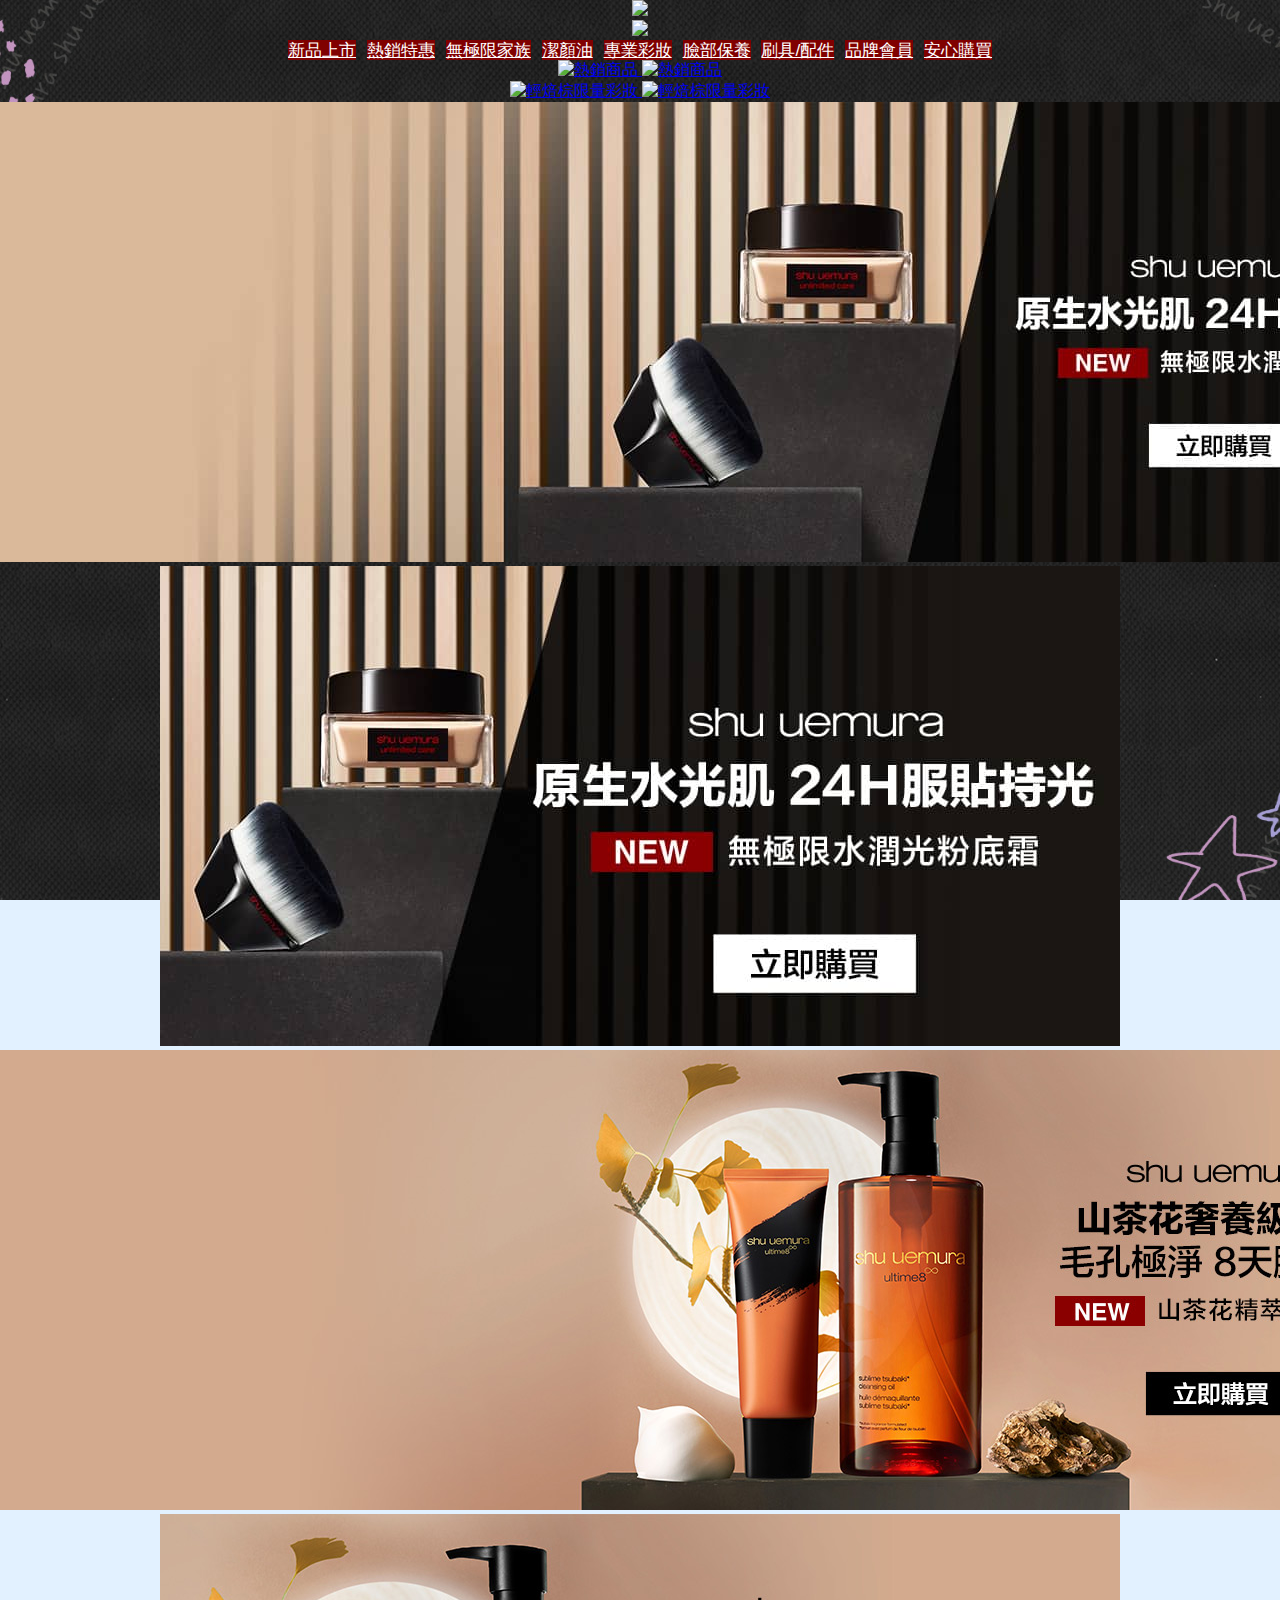
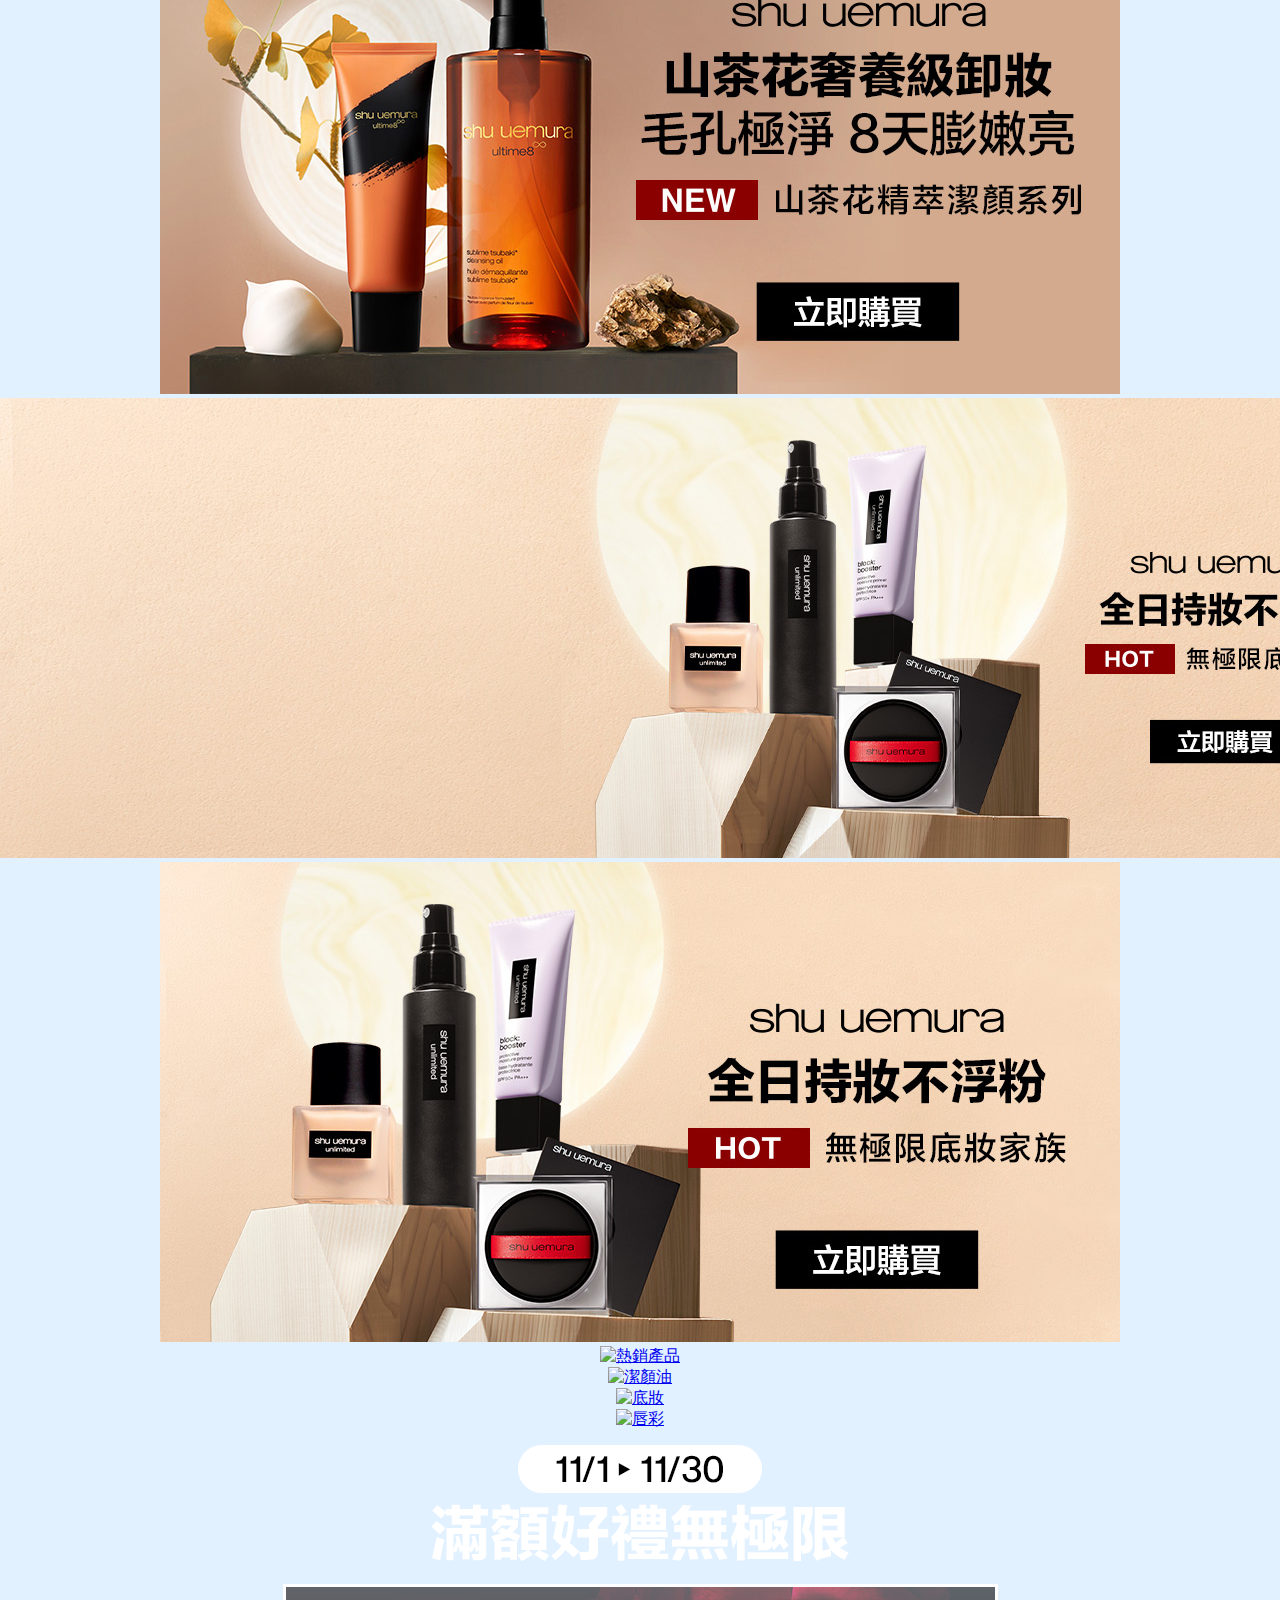
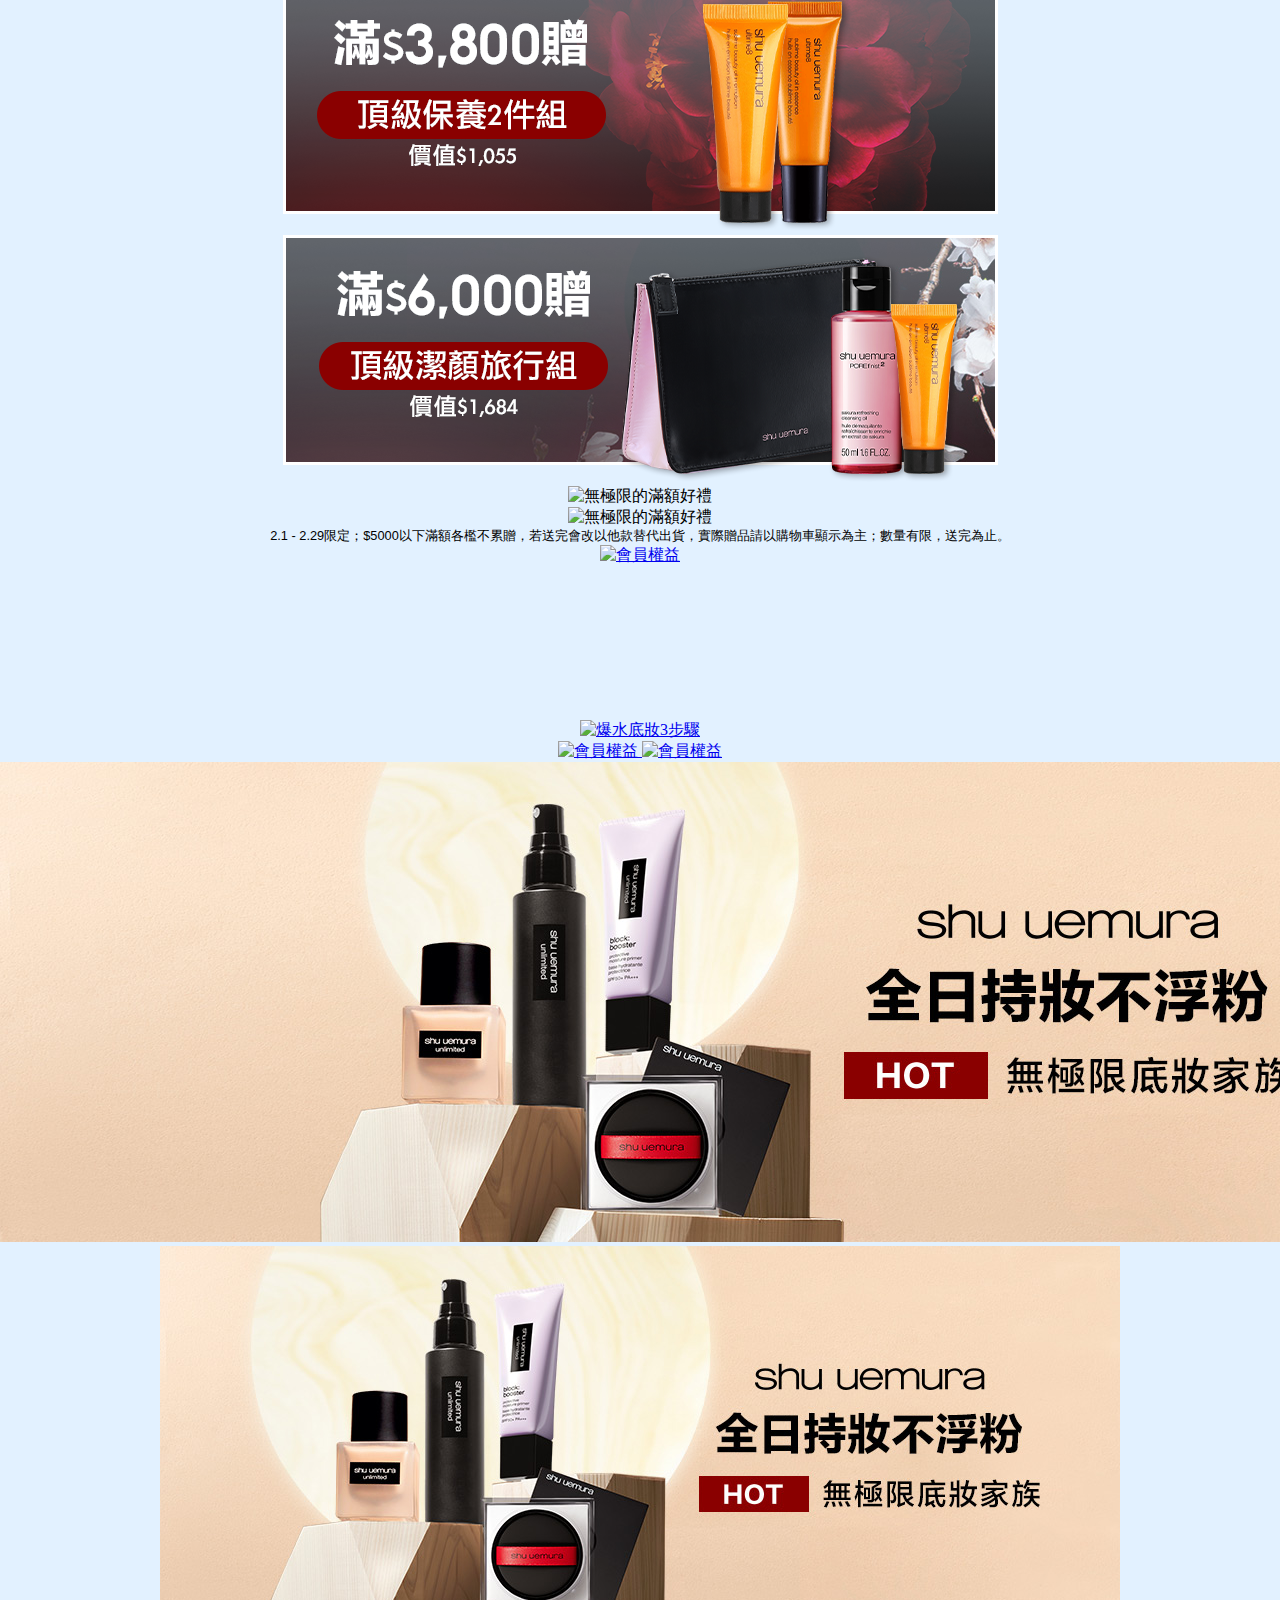
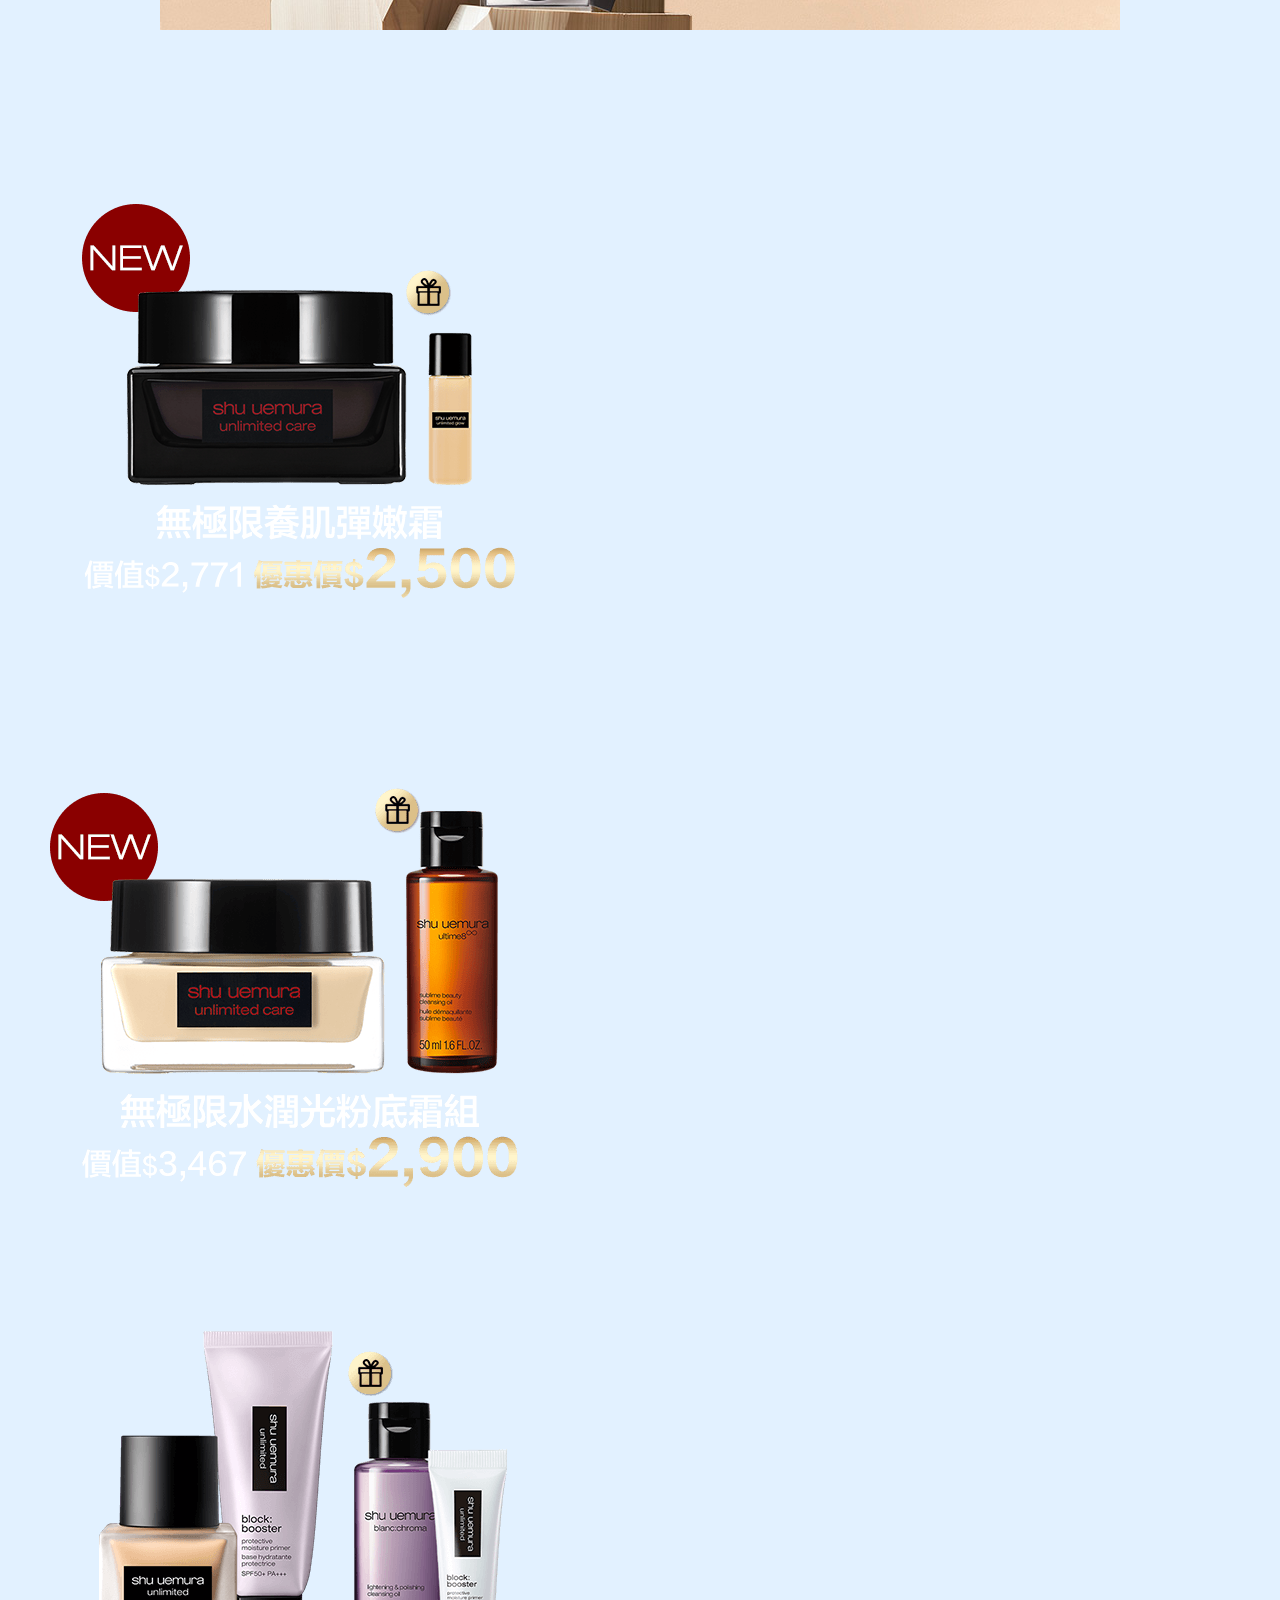
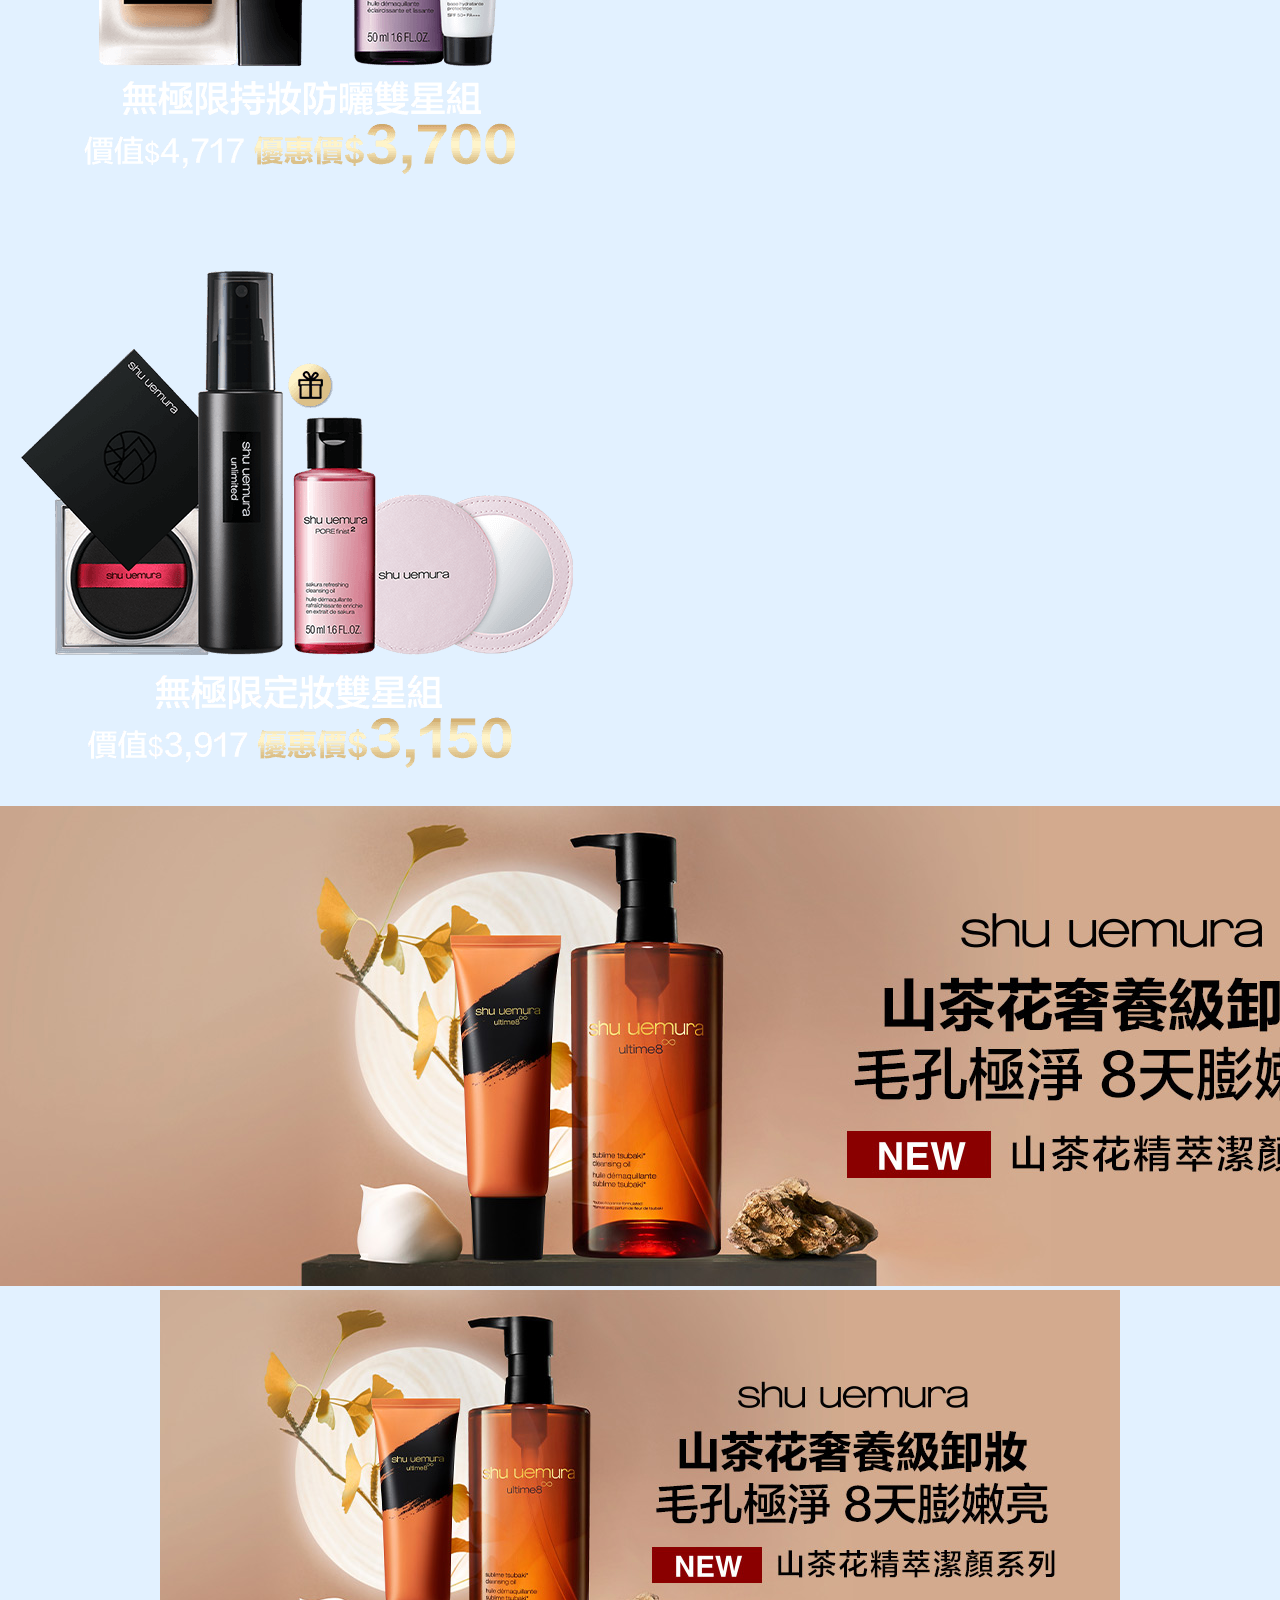
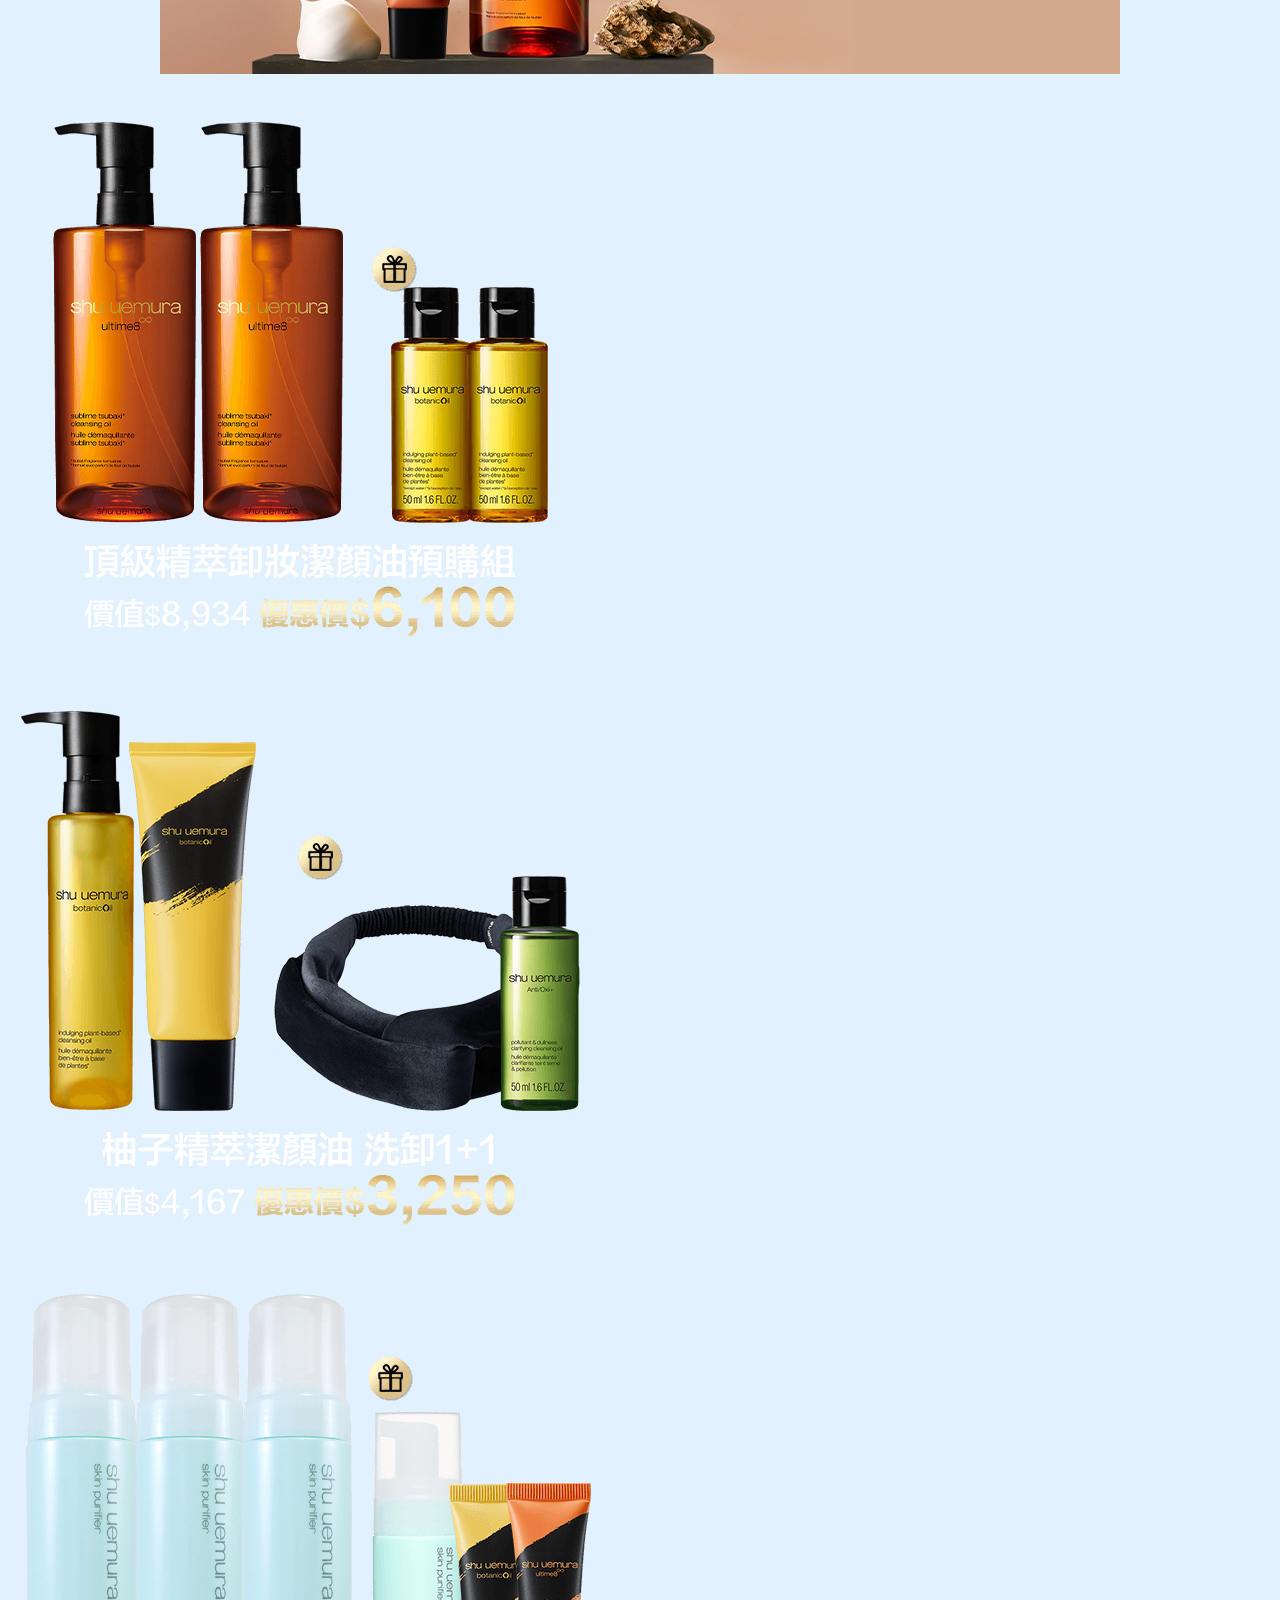
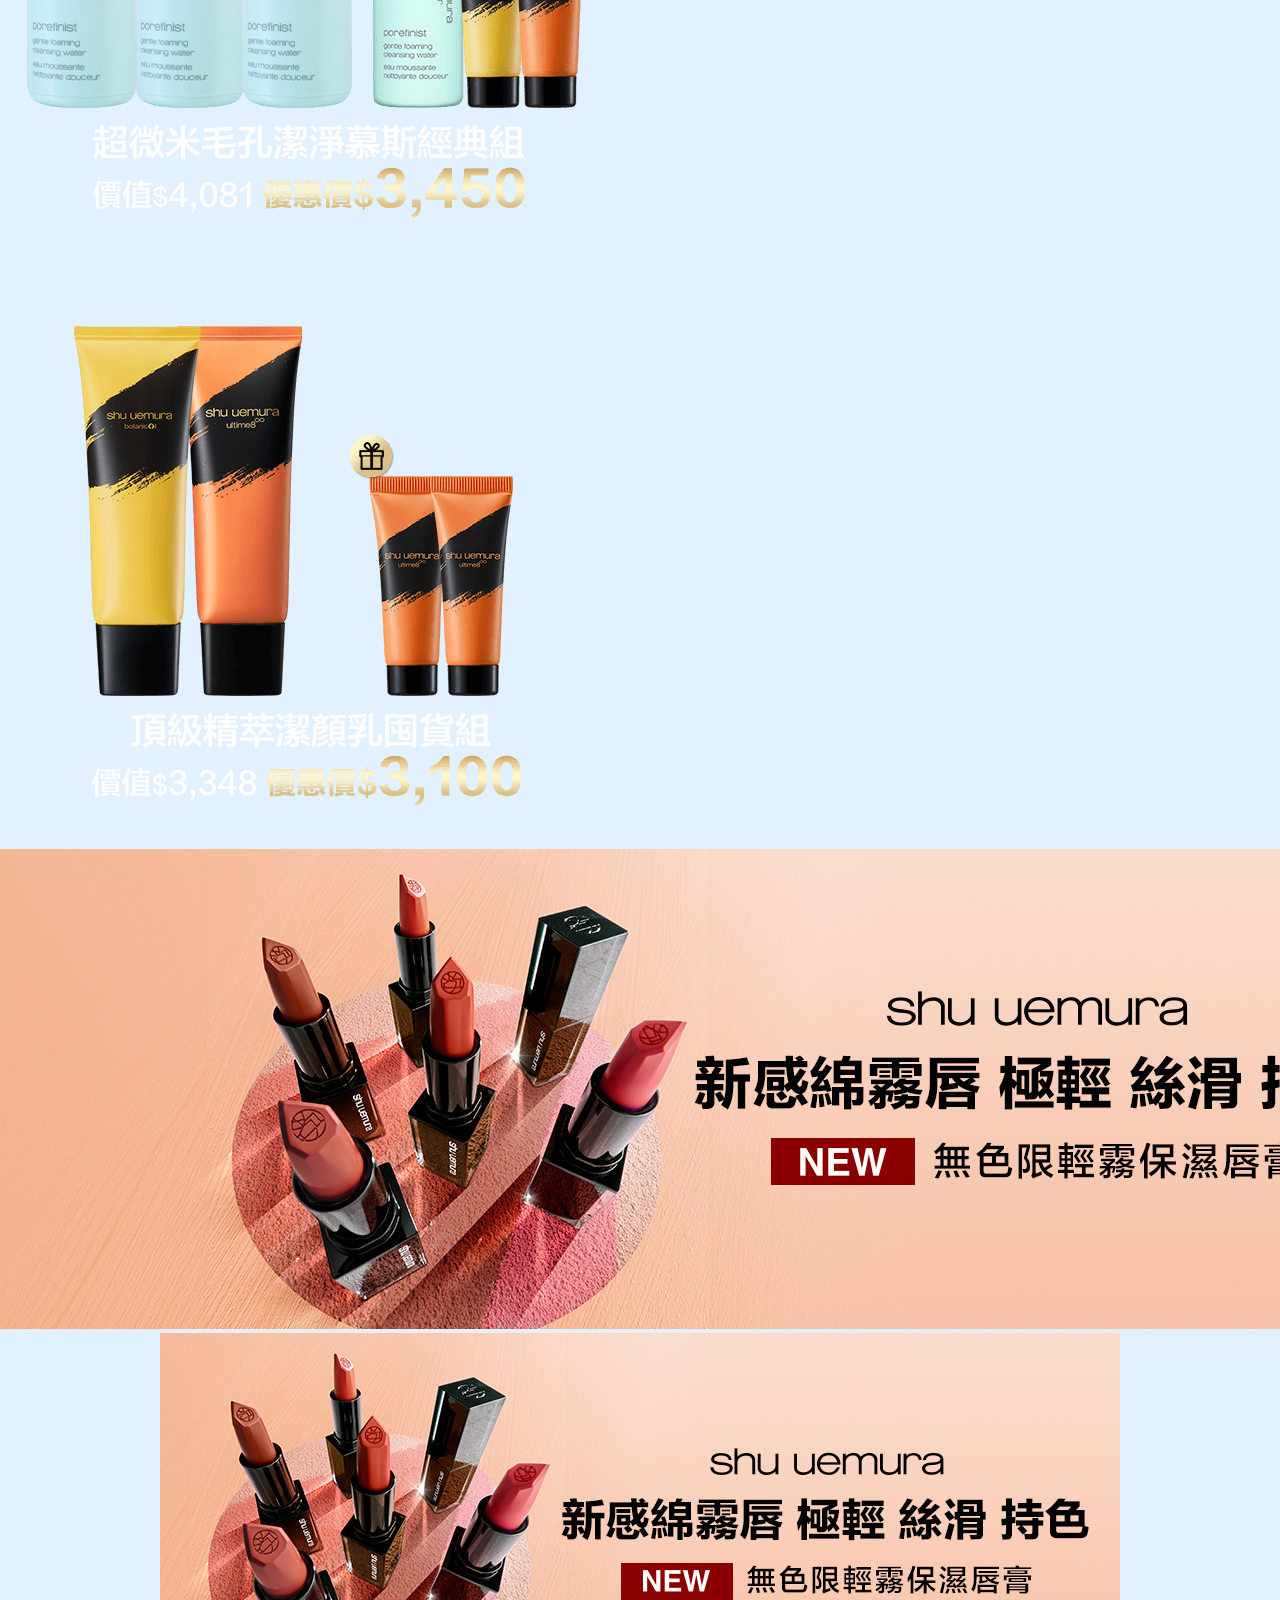
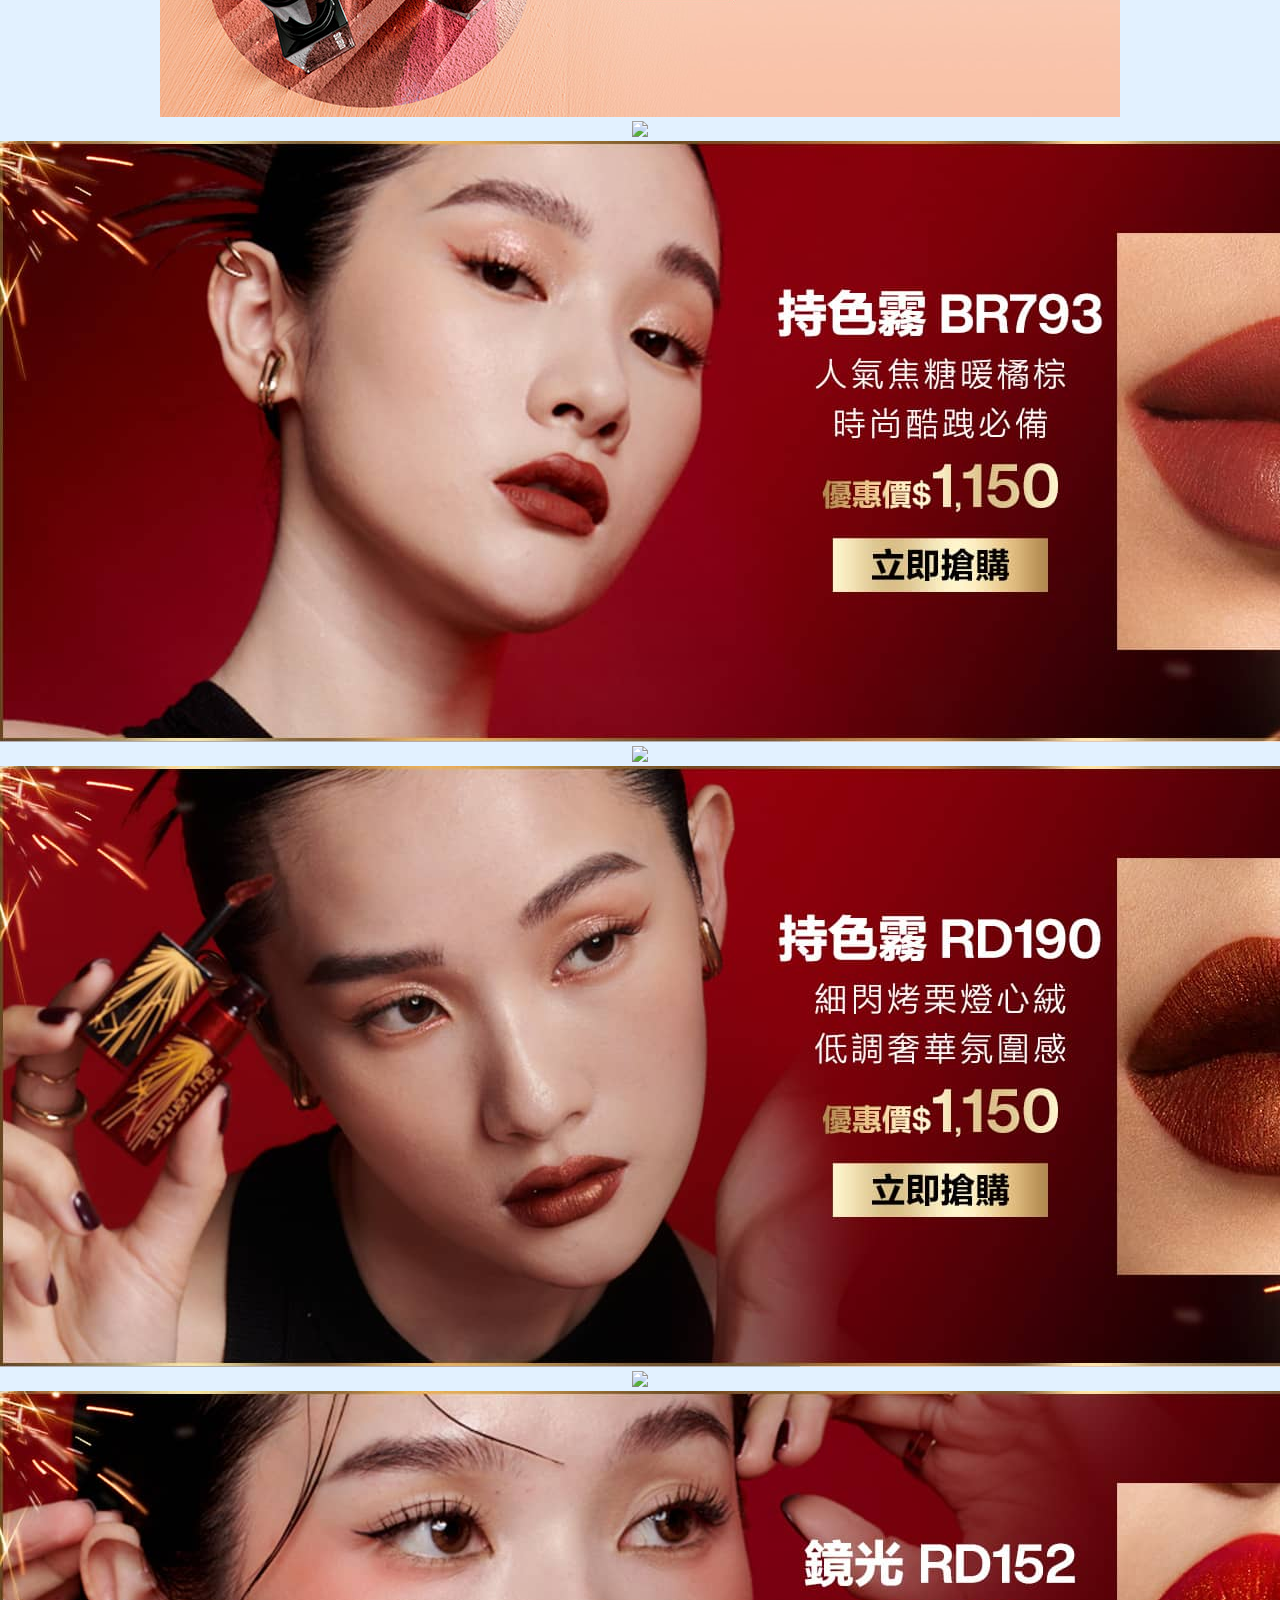
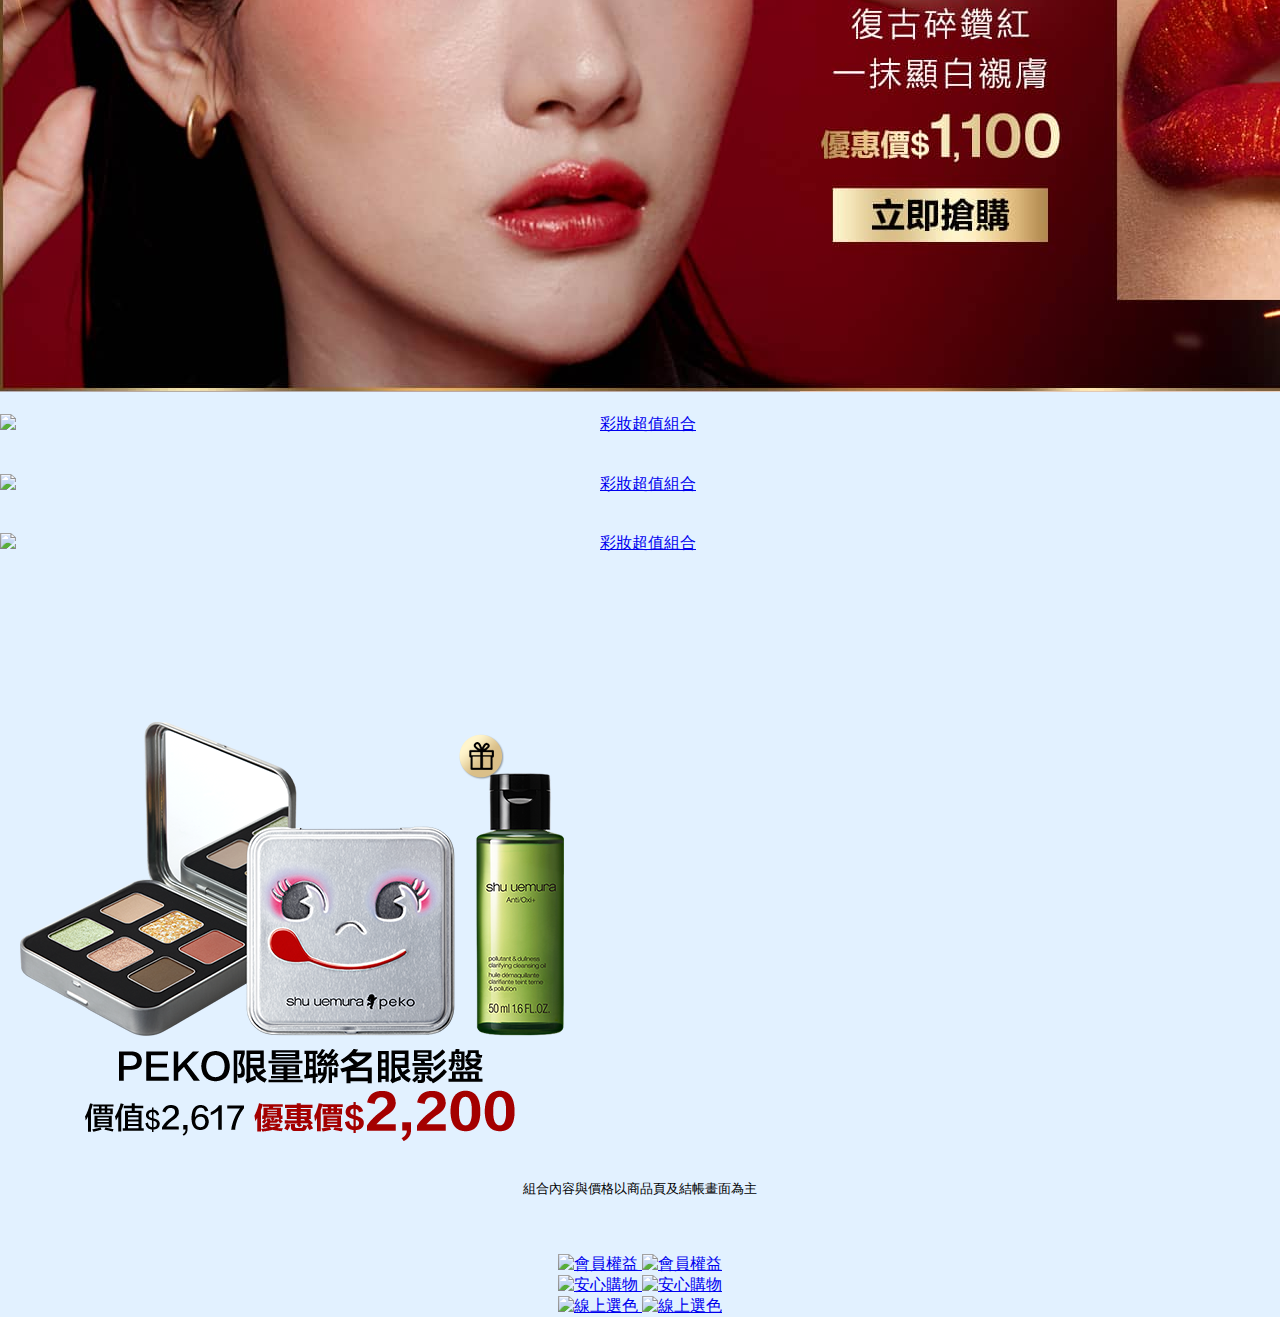
==== index.html @ fe01ca15 "Add files via upload" ====
<!doctype html>
<html>

<head>
    <link rel="stylesheet" href="images/bootstrap.min.css">
    <meta name="google-site-verification" content="oWHKC9vvXX-SvML4k72anifnz4bisY2f6e-6GuBzCzw" />
    <meta name="viewport" content="width=device-width, initial-scale=1.0, maximum-scale=1.0, user-scalable=0">
    <meta name="apple-mobile-web-app-capable" content="yes">
    <meta name="apple-mobile-web-app-status-bar-style" content="black">
    <meta name="format-detection" content="telephone=no">
    <meta name="format-detection" content="address=no">
    <meta charset="utf-8">
    <link rel="stylesheet" href="images/swiper.min.css">
    <link rel="stylesheet" href="images/animate.min.css" />
    <link rel="stylesheet" href="images/Layout.css"><!-- momo設計使用 勿更動 -->
    <link rel="stylesheet" href="images/style_SHU.css">
    <title>shu uemura植村秀,品牌旗艦-momo購物網</title>
    <!-- SHUEDM 1214 -->
</head>
<!-- data-TimeSwitch_test="2023/11/07"-->

<body>
    <div><img src="images/topBtn.png" onclick="topFunction()" id="SHUScrolltoTopBtn"
            class="d-none d-md-block SHUPositionAN"></div>
    <div class="momoStyle_WRAPPER mb-md-0" style="overflow: hidden!important; margin-bottom:-20px;">
        <div class="momoStyle_mainArea">
            <!-------------網頁內容從這邊開始------------>
            <!-------------選單  style="background-color: #000000da;"------------>
            <div class="container-fluid Area2000 mbBG">
                <div class="row justify-content-center  ">
                    <div class="col-md-1 col-2 p-md-4 p-2">
                        <img src="images/shuuemura-stamp-W.png">
                    </div>
                    <div class="col-md-5 col-10 pl-0">
                        <img src="images/00EDMtitle.png">
                    </div>
                </div>
                <div class="row justify-content-center pb-md-3 Area_SHUnavbar">
                    <div class="col-md-9 col Area_SHUnavbar_box">
                        <nav class="nav SHUnavbar nav-fill">
                            <a href="https://www.momoshop.com.tw/category/DgrpCategory.jsp?d_code=2141800080&p_orderType=4&showType=chessboardType"
                                class="nav-item nav-link  " target="_blank">新品上市</a>
                            <a href="https://www.momoshop.com.tw/category/DgrpCategory.jsp?d_code=2141800043&p_orderType=4&showType=chessboardType"
                                class="nav-item nav-link  " target="_blank">熱銷特惠</a>
                            <a href="https://www.momoshop.com.tw/category/DgrpCategory.jsp?d_code=2141800094&p_orderType=4"
                                class="nav-item nav-link " target="_blank">無極限家族</a>
                            <a href="https://www.momoshop.com.tw/category/DgrpCategory.jsp?d_code=2141800093&p_orderType=4"
                                class="nav-item nav-link  " target="_blank">潔顏油</a>
                            <a href="https://www.momoshop.com.tw/category/MgrpCategory.jsp?m_code=2141800005"
                                class="nav-item nav-link " target="_blank">專業彩妝</a>
                            <a href="https://www.momoshop.com.tw/category/MgrpCategory.jsp?m_code=2141800004"
                                class="nav-item nav-link  " target="_blank">臉部保養</a>
                            <a href="https://www.momoshop.com.tw/category/MgrpCategory.jsp?m_code=2141800006"
                                class="nav-item nav-link  " target="_blank">刷具/配件</a>
                            <a href="https://www.momoshop.com.tw/edm/cmmedm.jsp?npn=1vEKrCihSOJn&n=1"
                                class="nav-item nav-link  " target="_blank">品牌會員</a>
                            <a href="https://www.momoshop.com.tw/edm/cmmedm.jsp?npn=1vEKHSBDHbej"
                                class="nav-item nav-link  " target="_blank">安心購買</a>
                        </nav>
                    </div>
                </div>
            </div>
            <!-------------選單 end------------>
            <!-------------月更內容 container------------>
            <!-- 輪播 -->
            <div class="Area Area2000 SHUswiper" style="position: relative; overflow: hidden">
                <div class="swiper-wrapper">

                    <div class="swiper-slide SHUpromoteBN">

                        <a href="https://www.momoshop.com.tw/category/DgrpCategory.jsp?d_code=2141800043&p_orderType=4&showType=chessboardType"
                            target="_blank" title="熱銷商品" style="display:none;"
                            data-TimeSwitch_start="2024/01/15 00:00:00" data-TimeSwitch_end="2024/01/22 23:59:59"
                            data-TimeSwitch_Myswitch="1">
                            <img src="images/00navC-1522.jpg" alt="熱銷商品" class="momoStyle_lazyload d-none d-md-block">
                            <img src="images/00navC-1522m.jpg" alt="熱銷商品" class="momoStyle_lazyload d-md-none d-block">
                        </a>
                        <a href="https://www.momoshop.com.tw/category/DgrpCategory.jsp?d_code=2141800043&p_orderType=4&showType=chessboardType"
                            target="_blank" title="熱銷商品" style="display:none;"
                            data-TimeSwitch_start="2024/01/23 00:00:00" data-TimeSwitch_end="2024/01/31 23:59:59"
                            data-TimeSwitch_Myswitch="1">
                            <img src="images/00navC-2331.jpg" alt="熱銷商品" class="momoStyle_lazyload d-none d-md-block">
                            <img src="images/00navC-2331m.jpg" alt="熱銷商品" class="momoStyle_lazyload d-md-none d-block">
                        </a>
                    </div>
                    <div class="swiper-slide">
                        <a href="https://www.momoshop.com.tw/category/DgrpCategory.jsp?d_code=2141800018&p_orderType=6&showType=chessboardType"
                            target="_blank" title="輕焙棕限量彩妝">
                            <img src="images/00navC-AOT.jpg" alt="輕焙棕限量彩妝" class="momoStyle_lazyload d-none d-md-block">
                            <img src="images/00navC-AOTm.jpg" alt="輕焙棕限量彩妝"
                                class="momoStyle_lazyload d-md-none d-block">
                        </a>
                    </div>
                    <div class="swiper-slide">
                        <a href="https://www.momoshop.com.tw/category/DgrpCategory.jsp?d_code=2141800080&p_orderType=4&showType=chessboardType"
                            target="_blank" title="熱銷商品">
                            <img src="images/00navC-CF.jpg" alt="無極限水潤光粉底霜"
                                class="momoStyle_lazyload d-none d-md-block">
                            <img src="images/00navC-CFm.jpg" alt="無極限水潤光粉底霜"
                                class="momoStyle_lazyload d-md-none d-block">
                        </a>
                    </div>
                    <div class="swiper-slide">
                        <a href="https://www.momoshop.com.tw/goods/GoodsDetail.jsp?i_code=11616015" target="_blank"
                            title="山茶花精萃潔顏系列">
                            <img src="images/00navC-U8reno.jpg" alt="山茶花精萃潔顏系列"
                                class="momoStyle_lazyload d-none d-md-block">
                            <img src="images/00navC-U8renom.jpg" alt="山茶花精萃潔顏系列"
                                class="momoStyle_lazyload d-md-none d-block">
                        </a>
                    </div>

                    <div class="swiper-slide">
                        <a href="https://www.momoshop.com.tw/category/DgrpCategory.jsp?d_code=2141800094&p_orderType=4"
                            target="_blank" title="無極限底妝系列">
                            <img src="images/00navC-foundation.jpg" alt="無極限底妝系列"
                                class="momoStyle_lazyload d-none d-md-block">
                            <img src="images/00navC-foundationm.jpg" alt="無極限底妝系列"
                                class="momoStyle_lazyload d-md-none d-block">
                        </a>
                    </div>
                </div>


                <div class="swiper-pagination"></div>

            </div>
            <!-- 輪播end -->

            <!-- 4分類animate__slideInUp animate__animated  d-md-block -->
            <div class="container-fluid Area Area2000   d-none  d-md-block">
                <div class="row">
                    <div class="col-3 p-md-3 p-0 SHUImageAN">
                        <a href="https://www.momoshop.com.tw/category/DgrpCategory.jsp?d_code=2141800043&p_orderType=4"
                            target="_blank" title="熱銷產品">
                            <img src="images/btn1_hot.jpg" alt="熱銷產品"></a>
                    </div>
                    <div class="col-3 p-md-3 p-0 SHUImageAN">
                        <a href="https://www.momoshop.com.tw/category/DgrpCategory.jsp?d_code=2141800093&p_orderType=4"
                            target="_blank" title="潔顏油">
                            <img src="images/btn2_oil.jpg" alt="潔顏油"></a>
                    </div>
                    <div class="col-3 p-md-3 p-0 SHUImageAN">
                        <a href="https://www.momoshop.com.tw/category/DgrpCategory.jsp?d_code=2141800094&p_orderType=4"
                            target="_blank" title="底妝">
                            <img src="images/btn3_foundation.jpg" alt="底妝"></a>
                    </div>
                    <div class="col-3 p-md-3 p-0 SHUImageAN">
                        <a href="https://www.momoshop.com.tw/category/DgrpCategory.jsp?d_code=2141800018&p_orderType=1"
                            target="_blank" title="唇彩">
                            <img src="images/btn4_lip.jpg" alt="唇彩"></a>
                    </div>
                </div>
            </div>

            <!-- 4分類 -->
            <!--- plv -->

            <div class="container Area Area1220 ">
                <div class="row justify-content-center">
                    <div class="col-md-6 col-12 col-sm-10 SHUcategorytitle py-3">
                        <img src="images/00bonustitle.png" alt="無極限的滿額好禮">
                    </div>
                    <div class="w-100"></div>
                    <div class=" col p-md-2 p-0 mx-1 SHUPositionAN ">
                        <img src="images/00bonusA.png" alt="無極限的滿額好禮">
                    </div>
                    <div class=" col p-md-2 p-0 mr-1 SHUPositionAN ">
                        <img src="images/00bonusB.png" alt="無極限的滿額好禮">
                    </div>
                    <div class=" col p-md-2 p-0 mr-1 SHUPositionAN ">
                        <img src="images/00bonusC.png" alt="無極限的滿額好禮">
                    </div>
                    <div class="col p-md-2 p-0 mr-1 SHUPositionAN ">
                        <img src="images/00bonusD.png" alt="無極限的滿額好禮">
                    </div>
                    <div class="w-100"></div>
                    <div class="col safeText my-md-4 my-2">
                        2.1 - 2.29限定；$5000以下滿額各檻不累贈，若送完會改以他款替代出貨，實際贈品請以購物車顯示為主；數量有限，送完為止。
                    </div>
                </div>
                <div class="row justify-content-cente pb-md-5 pb-4">
                    <div class="col p-0">
                        <a href="https://www.momoshop.com.tw/edm/cmmedm.jsp?npn=1vEKrCihSOJn&n=1" target="_blank"
                            title="會員權益">
                            <img src="images/00MBBN.jpg" alt="會員權益"></a>
                    </div>
                </div>
            </div>
            <!--- plv -->
            <!-- 影片A -->
            <div class="container Area Area1220">
                <div class="row justify-content-cente pb-md-5 pb-4" style="overflow: hidden;">
                    <div class="embed-responsive embed-responsive-3by4 col p-0">
                        <iframe class="embed-responsive-item "
                            src="https://www.youtube.com/embed/0YDfQW00_DI?rel=0&color=white&modestbranding=1"
                            title="YouTube video player" frameborder="0"
                            allow="accelerometer; autoplay; clipboard-write; encrypted-media; gyroscope; picture-in-picture"
                            allowfullscreen></iframe>
                    </div>
                    <div class="col p-0">
                        <a href="https://www.momoshop.com.tw/category/DgrpCategory.jsp?d_code=2141800043&p_orderType=4&showType=chessboardType"
                            target="_blank" title="爆水底妝3步驟">
                            <img src="images/00VDBN.jpg" alt="爆水底妝3步驟"></a>
                    </div>
                </div>
                <div class="row justify-content-cente   pb-md-5 pb-4">

                    <div class="col-12 p-0">
                        <a href="https://www.momoshop.com.tw/edm/cmmedm.jsp?npn=1vEKrCihSOJn&n=1" target="_blank"
                            title="會員權益">
                            <img src="images/00membership.jpg" class="d-none d-md-block" alt="會員權益">
                            <img src="images/00membershipm.jpg" class="d-md-none d-block" alt="會員權益"></a>

                    </div>
                </div>
            </div>
            <!-- 影片A -->


            <div class="container Area Area1220 px-0">
                <!--- foundation -->
                <div class="row justify-content-center">
                    <div class="col p-0">
                        <a href="https://www.momoshop.com.tw/category/DgrpCategory.jsp?d_code=2141800094&p_orderType=4&showType=chessboardType"
                            target="_blank" title="無極限水潤光粉底霜新上市">
                            <img src="images/01foundation_BN.jpg" alt="保濕服貼一擦平毛孔" class="d-none d-md-block">
                            <img src="images/01foundation_BNm.jpg" alt="保濕服貼一擦平毛孔" class="d-md-none d-block"></a>

                    </div>

                </div>
                <div class="row justify-content-center align-items-center pb-md-5 pb-4 px-md-5 px-1">
                    <div class="col-md-6 col-12 col-sm-10 SHUcategorytitle py-3"><img
                            src="images/01foundation_title.png" alt="">
                    </div>
                    <div class="w-100"></div>
                    <div class="col-6 p-md-2 p-0">
                        <a href="https://www.momoshop.com.tw/goods/GoodsDetail.jsp?i_code=11795257" target="_blank"
                            title="底妝超值組合">
                            <div class="row">
                                <img src="images/01foundationA.png" alt="底妝超值組合">
                            </div>
                            <div class="row justify-content-center mt-3">
                                <img src="images/rob.jpg" alt="" class="col-md-4  col-7 SHUscaleAN">
                            </div>
                        </a>
                    </div>
                    <div class="col-6 p-md-2 p-0">
                        <a href="https://www.momoshop.com.tw/goods/GoodsDetail.jsp?i_code=10339763" target="_blank"
                            title="底妝超值組合">
                            <div class="row">
                                <img src="images/01foundationB.png" alt="底妝超值組合">
                            </div>
                            <div class="row justify-content-center mt-3">
                                <img src="images/rob.jpg" alt="" class=" col-md-4  col-7 SHUscaleAN">
                            </div>
                        </a>
                    </div>
                    <div class="col-6 p-md-2 p-0">
                        <a href="https://www.momoshop.com.tw/goods/GoodsDetail.jsp?i_code=9113066" target="_blank"
                            title="底妝超值組合">
                            <div class="row">
                                <img src="images/01foundationC.png" alt="底妝超值組合">
                            </div>
                            <div class="row justify-content-center mt-3">
                                <img src="images/rob.jpg" alt="" class=" col-md-4  col-7 SHUscaleAN">
                            </div>
                        </a>
                    </div>
                    <div class="col-6 p-md-2 p-0">
                        <a href="https://www.momoshop.com.tw/goods/GoodsDetail.jsp?i_code=11599339" target="_blank"
                            title="底妝超值組合">
                            <div class="row">
                                <img src="images/01foundationD.png" alt="底妝超值組合">
                            </div>
                            <div class="row justify-content-center mt-3">
                                <img src="images/rob.jpg" alt="" class=" col-md-4  col-7 SHUscaleAN">
                            </div>
                        </a>
                    </div>

                </div>
                <!--- foundation -->
                <!--- oil -->
                <div class="row justify-content-center">
                    <div class="col p-0">
                        <a href="https://www.momoshop.com.tw/category/DgrpCategory.jsp?d_code=2141800093&p_orderType=4"
                            target="_blank" title="一卸有感柔嫩超保濕">
                            <img src="images/02oil_BN.jpg" alt="一卸有感柔嫩超保濕" class="d-none d-md-block">
                            <img src="images/02oil_BNm.jpg" alt="一卸有感柔嫩超保濕" class="d-md-none d-block"></a>
                    </div>
                </div>
                <div class="row justify-content-center pb-md-5 pb-4 px-md-5 px-1">
                    <div class="col-md-6 col-12 col-sm-10 SHUcategorytitle py-3"><img src="images/02oil_title.png"
                            alt="">
                    </div>
                    <div class="w-100"></div>
                    <div class="col-6 p-md-2 p-0">
                        <a href="https://www.momoshop.com.tw/goods/GoodsDetail.jsp?i_code=6820623" target="_blank"
                            title="潔顏油超值組合">
                            <div class="row">
                                <img src="images/02oilA.png" alt="潔顏油超值組合">
                            </div>
                            <div class="row justify-content-center mt-3">
                                <img src="images/rob.jpg" alt="" class=" col-md-4  col-7 SHUscaleAN">
                            </div>
                        </a>
                    </div>
                    <div class="col-6 p-md-2 p-0">
                        <a href="https://www.momoshop.com.tw/goods/GoodsDetail.jsp?i_code=11745788" target="_blank"
                            title="潔顏油超值組合">
                            <div class="row">
                                <img src="images/02oilB.png" alt="潔顏油超值組合">
                            </div>
                            <div class="row justify-content-center mt-3">
                                <img src="images/rob.jpg" alt="" class=" col-md-4  col-7 SHUscaleAN">
                            </div>
                        </a>
                    </div>
                    <div class="col-6 p-md-2 p-0">
                        <a href="https://www.momoshop.com.tw/goods/GoodsDetail.jsp?i_code=11657478" target="_blank"
                            title="潔顏油超值組合">
                            <div class="row">
                                <img src="images/02oilC.png" alt="潔顏油超值組合">
                            </div>
                            <div class="row justify-content-center mt-3">
                                <img src="images/rob.jpg" alt="" class=" col-md-4  col-7 SHUscaleAN">
                            </div>
                        </a>
                    </div>
                    <div class="col-6 p-md-2 p-0">
                        <a href="https://www.momoshop.com.tw/goods/GoodsDetail.jsp?i_code=11657480" target="_blank"
                            title="潔顏油超值組合">
                            <div class="row">
                                <img src="images/02oilD.png" alt="潔顏油超值組合">
                            </div>
                            <div class="row justify-content-center mt-3">
                                <img src="images/rob.jpg" alt="" class=" col-md-4  col-7 SHUscaleAN">
                            </div>
                        </a>
                    </div>
                </div>
                <!--- oil -->

                <!--- C -->
                <style>

                </style>

                <!-- C -->

                <!--- rouge unlimited -->
                <div class="row justify-content-center">
                    <div class="col p-0">
                        <a href="https://www.momoshop.com.tw/category/MgrpCategory.jsp?m_code=2141800005&sourcePageType=4"
                            target="_blank" title="無色限霧感潤唇膏">
                            <img src="images/03lip_BN.jpg" alt="無色限霧感潤唇膏" class="d-none d-md-block">
                            <img src="images/03lip_BNm.jpg" alt="無色限霧感潤唇膏" class="d-md-none d-block"></a>
                    </div>
                </div>
                <!-- 唇膏輪播  -->
                <div class="row justify-content-center pb-md-5 pb-4 ">
                    <div class="col-12 p-0 SHUswiper LIPswiper " style="overflow: hidden;">
                        <div class="swiper-wrapper">
                            <div class="swiper-slide">
                                <a href="https://www.momoshop.com.tw/goods/GoodsDetail.jsp?i_code=10896726"
                                    target="_blank">
                                    <img src="images/00lipC2Am.jpg" class="d-block d-md-none w-100">
                                    <img src="images/00lipC2A.jpg" class="d-none d-md-block w-100"></a>
                            </div>
                            <div class="swiper-slide">
                                <a href="https://www.momoshop.com.tw/goods/GoodsDetail.jsp?i_code=10896726"
                                    target="_blank">
                                    <img src="images/00lipC2Bm.jpg" class="d-block d-md-none w-100">
                                    <img src="images/00lipC2B.jpg" class="d-none d-md-block w-100"></a>
                            </div>
                            <div class="swiper-slide">
                                <a href="https://www.momoshop.com.tw/goods/GoodsDetail.jsp?i_code=10570170"
                                    target="_blank">
                                    <img src="images/00lipC2Cm.jpg" class="d-block d-md-none w-100">
                                    <img src="images/00lipC2C.jpg" class="d-none d-md-block w-100"></a>
                            </div>

                        </div>
                        <div class="swiper-button-prev ml-md-5 ml-1 d-none d-md-block"></div>
                        <div class="swiper-button-next mr-md-5 mr-1 d-none d-md-block"></div>
                        <div class="swiper-pagination"></div>
                    </div>
                </div>
                <!-- 唇膏輪播 -->
                <div class="row justify-content-center pb-md-5 pb-4 px-md-5 px-1">
                    <div class="col-md-6 col-12 col-sm-10 SHUcategorytitle py-3"><img src="images/03lip_title.png"
                            alt="">
                    </div>
                    <div class="w-100"></div>
                    <div class="col-6 p-md-2 p-0">
                        <a href="https://www.momoshop.com.tw/goods/GoodsDetail.jsp?i_code=9325712" target="_blank"
                            title="彩妝超值組合">
                            <div class="row">
                                <img src="images/03lipA.png" alt="彩妝超值組合">
                            </div>
                            <div class="row justify-content-center mt-3">
                                <img src="images/rob.jpg" alt="" class=" col-md-4  col-7 SHUscaleAN">
                            </div>
                        </a>
                    </div>
                    <div class="col-6 p-md-2 p-0">
                        <a href="https://www.momoshop.com.tw/goods/GoodsDetail.jsp?i_code=12270195" target="_blank"
                            title="彩妝超值組合">
                            <div class="row">
                                <img src="images/03lipB.png" alt="彩妝超值組合">
                            </div>
                            <div class="row justify-content-center mt-3">
                                <img src="images/rob.jpg" alt="" class=" col-md-4  col-7 SHUscaleAN">
                            </div>
                        </a>
                    </div>
                    <div class="col-6 p-md-2 p-0">
                        <a href="https://www.momoshop.com.tw/goods/GoodsDetail.jsp?i_code=7243014" target="_blank"
                            title="彩妝超值組合">
                            <div class="row">
                                <img src="images/03lipC.png" alt="彩妝超值組合">
                            </div>
                            <div class="row justify-content-center mt-3">
                                <img src="images/rob.jpg" alt="" class=" col-md-4  col-7 SHUscaleAN">
                            </div>
                        </a>
                    </div>
                    <div class="col-6 p-md-2 p-0">
                        <a href="https://www.momoshop.com.tw/goods/GoodsDetail.jsp?i_code=12270194" target="_blank"
                            title="彩妝超值組合">
                            <div class="row">
                                <img src="images/03lipD.png" alt="彩妝超值組合">
                            </div>
                            <div class="row justify-content-center mt-3">
                                <img src="images/rob.jpg" alt="" class=" col-md-4  col-7 SHUscaleAN">
                            </div>
                        </a>
                    </div>
                    <div class="w-100"></div>
                    <div class="col safeText my-md-4 my-2">組合內容與價格以商品頁及結帳畫面為主</div>
                    <div class="w-100"></div>

                    <div class="col-11 col-md-8 SHUscaleAN my-1 p-0">
                        <a href="https://www.momoshop.com.tw/category/DgrpCategory.jsp?d_code=2141800043&p_orderType=4"
                            target="_blank">
                            <img src="images/99GO.png" alt=""></a>
                    </div>

                </div>
                <!--- rouge unlimited -->

            </div>
            <!-------------月更內容 container------------>
            <div class="container-fluid Area Area2000">
                <!--- -->

                <div class="row justify-content-center">
                    <div class="col-12 p-0">
                        <a href="https://www.momoshop.com.tw/edm/cmmedm.jsp?npn=1vEKrCihSOJn&n=1" target="_blank"
                            title="會員權益">
                            <img src="images/99membership.jpg" class="d-none d-md-block" alt="會員權益">
                            <img src="images/99membershipm.jpg" class="d-md-none d-block" alt="會員權益"></a>

                    </div>
                    <div class="col-12 p-0">
                        <a href="https://www.momoshop.com.tw/edm/cmmedm.jsp?npn=1vEKHSBDHbej" target="_blank"
                            title="安心購物">
                            <img src="images/99Guaranteed.jpg" class="d-none d-md-block" alt="安心購物">
                            <img src="images/99Guaranteedm.jpg" class="d-md-none d-block" alt="安心購物"></a>
                    </div>
                    <div class="col-12 p-0">
                        <a href="https://www.momoshop.com.tw/edm/cmmedm.jsp?npn=1vEHwZp3rAgi&n=1&mdiv=1106700000-bt_2_103_01-bt_2_103_01_e3&ctype=B"
                            target="_blank" title="線上選色">
                            <img src="images/99finder.jpg" class="d-none d-md-block" alt="線上選色">
                            <img src="images/99finderm.jpg" class="d-md-none d-block" alt="線上選色"></a>
                    </div>

                </div>

                <!--- -->
            </div>

            <!-- ----------網頁內容到這邊結束------------>
        </div>
    </div>
    <!-- ----------default setting------------>

    <script src="images/swiper.min.js"></script>
    <script src="images/jquery-3.6.0.min.js"></script>
    <script src="images/bootstrap.bundle.js"></script>
    <script src="images/owl.carousel.min.js"></script>
    <script src="images/body.js"></script>
    <script src="images/lazyload.min.js"></script>
    <script src="images/wow.min.js"></script>
    <script>
        new WOW().init();
    </script>
    <script language="javascript" type="text/javascript">
        /*
         * Ghvzon
         * 指定時間開關物件 TimeSwitch-v1.1
         *******************************************************************
         * 啟動器: style="display:none;" data-TimeSwitch_start="2020/1/01 00:00:00" data-TimeSwitch_end="2020/1/21 23:59:59" data-TimeSwitch_Myswitch="1"
         * 測試時間: data-TimeSwitch_test="2020/1/20 00:00:00"
         * 說明:
         * data-TimeSwitch_start    開始時間
         * data-TimeSwitch_end      結束時間
         * data-TimeSwitch_Myswitch 動作 0刪除、1打開
         *******************************************************************
         */
        $(function () {
            //測試時間
            var TimeSwitch_test = $("[data-TimeSwitch_test]").attr('data-TimeSwitch_test');
            if (TimeSwitch_test) {
                TimeSwitch = new Date(TimeSwitch_test);
                console.log('TimeSwitch_test ing!! ' + TimeSwitch_test)
            } else {
                TimeSwitch = new Date();
            }
            var TimeSwitchmonth = TimeSwitch.getMonth() + 1; //月
            var TimeSwitchday = TimeSwitch.getDate(); //日
            var TimeSwitchhour = TimeSwitch.getHours(); //時
            var TimeSwitchminute = TimeSwitch.getMinutes(); //分
            var TimeSwitchsecond = TimeSwitch.getSeconds(); //秒
            var TimeSwitchweek = TimeSwitch.getDay(); //星期0~6 
            $("[data-TimeSwitch_start]").each(function () {
                var $self = $(this);
                if (TimeSwitchmonth < 10) {
                    TimeSwitchmonth = '0' + TimeSwitchmonth;
                }
                if (TimeSwitchday < 10) {
                    TimeSwitchday = '0' + TimeSwitchday;
                }
                //範圍時間
                var Mydate_start = new Date($self.attr('data-TimeSwitch_start'));
                var Mydate_end = new Date($self.attr('data-TimeSwitch_end'));
                var Myswitch = $self.attr('data-TimeSwitch_Myswitch');
                //Myswitch = 0 隱藏
                console.log('TimeSwitch_now ' + TimeSwitch)
                if (Myswitch == 0) {
                    if (Mydate_start <= TimeSwitch && TimeSwitch <= Mydate_end) {
                        $self.remove(); //Myswitch:0, 時間內,刪除
                    } else {
                        $self.show(); //Myswitch:0, 時間外,打開
                    }
                }
                //Myswitch = 1 打開
                if (Myswitch == 1) {
                    if (Mydate_start <= TimeSwitch && TimeSwitch <= Mydate_end) {
                        $self.show(); //Myswitch:1, 時間內,打開
                    } else {
                        $self.remove(); //Myswitch:1, 時間外,刪除
                    }
                }
            });
        });
    </script>

    <script>
        //TOP BTN
        //Get the button:
        mybutton = document.getElementById("SHUScrolltoTopBtn");

        // When the user scrolls down 20px from the top of the document, show the button
        window.onscroll = function () {
            scrollFunction()
        };

        function scrollFunction() {
            if (document.body.scrollTop > 20 || document.documentElement.scrollTop > 20) {
                mybutton.style.opacity = "1";
            } else {
                mybutton.style.opacity = "0";
            }
        }
        // When the user clicks on the button, scroll to the top of the document
        function topFunction() {
            document.body.scrollTop = 0; // For Safari
            document.documentElement.scrollTop = 0; // For Chrome, Firefox, IE and Opera
        }
    </script>
    <!--
	<script>
		$(document).ready(function () {
			$.fn.snow({ minSize: 1, maxSize: 10, newOn: 300, flakeColor: '#FFFFFF' });
		});
	</script>-->


    <script>
        var SHUswiper = new Swiper('.SHUswiper', {

            //★5.2.1★小圓點【基本】-白點swiper-pagination-white, 黑點swiper-pagination-black
            pagination: {
                el: '.SHUswiper .swiper-pagination',
                clickable: true, //觸擊切換
            },
            //★5.2.1★左右切換-白色箭頭swiper-button-white, 黑色箭頭swiper-button-black  
            navigation: {
                nextEl: '.SHUswiper .swiper-button-next',
                prevEl: '.SHUswiper .swiper-button-prev',
            },
            //★5.2.1★自動撥放
            autoplay: {
                delay: 5000,
                disableOnInteraction: false, //觸擊後不再自動輪播
            },
            //★5.2.1★切換特效(淡化)
            effect: 'slide', //切換特效 fade(淡化) cube(立方體) coverflow(3D) flip(翻牌) slide(一般)
            fadeEffect: {
                crossFade: false //打開自動淡出
            },
            //排版
            slidesPerView: 1, //顯示幾個
            slidesPerGroup: 1, //一次切換幾個
            spaceBetween: 0, //間距
            loop: true,
        });
    </script>

</body>

</html>
---- images/style_SHU.css ----
/********************命名Class時，前面需加momoStyle_********************/
/* v.2208.0801  */
/* .container{
    background-color: rgba(0, 0, 0, 0.2);} */
/* .CarouseBreath {
    animation: Breath 4s infinite;
    animation-timing-function: ease-in-out;
}

@keyframes Breath {
    0% {
        -webkit-filter: brightness(.95) contrast(1.5);
    }

    50% {
        -webkit-filter: brightness(1.2) contrast(1.1);
    }

    100% {
        -webkit-filter: brightness(.95) contrast(1.5);
    }
} */

.col-6 .row img {
    /* 組合僅顯示第一張 */
    display: none;
}

.col-6 .mt-3 img {
    /* 組合僅顯示第一張 */
    display: block;
}

.col-6 .row img:first-child {
    /* 組合僅顯示第一張 */
    display: block;
}

.SHUpromoteBN>a {
    /* 檔期僅顯示第一張 */
    display: none !important;
}

.SHUpromoteBN>a:first-child {
    /* 檔期僅顯示第一張 */
    display: block !important;
}


body {
    margin: 0;
    padding: 0;
    background-color: #e2f1ff;
    background-image: url(SHUBG.jpg);
    width: 100%;
    background-position: top center;
    background-size: cover;
    background-attachment: fixed;
    background-repeat: no-repeat;
}

.safeText {
    color: #000;
    text-align: center;
    font-size: 0.8rem;
    font-family: futurastdmedium, noto sans tc, Arial, 微軟正黑體, microsoft jhenghei, sans-serif;
}

.row {
    /*fixed flexbox stretch images*/
    align-items: center !important;
}

.col-6 {
    background-image: none;
    background-size: 100%;
    transition-duration: .3s;

}

.col-6:hover {
    /* 組合hover動態 */

    /* background-color: #00000028;
    transition-duration: .3s; */

}

.col-6 img {}

.col-6 a:hover {
    cursor: pointer;
}

.SHUImageAN {
    transition-duration: .3s;
}

.SHUImageAN:hover {
    transition-duration: .3s;
    filter: brightness(1.0);
    -webkit-filter: brightness(1.0);
    transform: scale(0.97);
}

.SHUscaleAN {
    transition-duration: .3s;
    margin-bottom: 3%;
    /* 
    filter: brightness(0.95) drop-shadow(2px 2px 3px rgba(0, 0, 0, 0.5));
    -webkit-filter: brightness(0.95) drop-shadow(2px 2px 3px rgba(0, 0, 0, 0.5)); */
}

.SHUscaleAN:hover {
    /* filter: brightness(1.05);
    -webkit-filter: brightness(1.05); */
    transform: scale(0.97);
    cursor: pointer;
}

.SHUcategorytitle {
    /*分類大標樣式*/
    /* pointer-events: none; */
    cursor: default;
    /* filter: drop-shadow(3px 3px 3px #00000085); */
    /* -webkit-filter: drop-shadow(3px 3px 3px #00000085); */
}

.SHUcategorytitle span {
    /* 安全字 */
    font-size: 36px;
}

html {
    /* user-select: none; */
    /* color: black; */
    color: #000;
    text-align: center;
    scroll-behavior: smooth;
}

.lip {
    width: 100%;
    display: flex;
    justify-content: center;
}

.SHUPositionAN {
    transform: translate(0, 0);
    transition-duration: .3s;
}

.SHUPositionAN:hover {
    /* 滿額贈hover動態  */
    transform: translate(0, -8px);
}

.carousel2102 {
    margin-top: -42%;
}

.SHUnavbar a {
    color: #fff;
    background: #800000;
    margin: 0 .2em;
    background-size: 70%;
    background-repeat: no-repeat;
    background-position: 50% 50%;
    transition-duration: .3s;
    font-family: futurastdmedium, noto sans tc, Arial, 微軟正黑體, microsoft jhenghei, sans-serif;
    font-weight: 500;
    font-size: 1.08rem;
    line-height: 20px;
    text-align: center;
    vertical-align: middle;
}

/* 選單hover動態 */
.SHUnavbar a:hover {
    color: #fff;
    background: #ad0000;
    opacity: 1;


}

@media screen and (max-width: 768px) {

    body {
        background-size: 100%;
        background-repeat: repeat-y;
        background-attachment: scroll;
        background-position: 50% 50%;
        background-image: none;
        background-color: #fdf3d0;
        /* background: linear-gradient(90deg, #ffdcc8 0%, #ffe5d4 50%, #ffdcc8 100%); */
    }

    .col-6:hover {
        /* 組合hover動態 */
        filter: none;
        -webkit-filter: none;
        background-image: none;
        /* background-color: #000; */
    }

    .previewArea {
        background-image: none;
    }


    .container>.row ,.mbBG {
        background-image: url(SHUBGm.jpg);
        /* background-position: center; */
        /* background-repeat: repeat; */
        background-size: cover;
        background-position: 50% 50%;

    }

    .bonusAnm2102:hover {
        /* 滿額贈hover動態  */
        transform: none;
        filter: none;
    }

    .Area_SHUnavbar {
        margin-bottom: 0 !important;
        /* justify-content: flex-start !important; */
    }

    .Area_SHUnavbar .Area_SHUnavbar_box {
        display: inline-flex;
        width: auto;
        max-width: inherit;
        overflow-y: hidden;
        overflow-x: auto;
        justify-content: flex-start !important;
        -webkit-overflow-scrolling: touch;
        -moz-overflow-scrolling: touch;
        -ms-overflow-scrolling: touch;
        -o-overflow-scrolling: touch;
        padding-bottom: 0.5em;
    }

    .SHUnavbar {
        flex-wrap: nowrap;
        align-items: center;
    }

    .SHUnavbar a {
        color: #fff;
        background: #800000;
        opacity: 1;
        white-space: nowrap;
        padding: 0.5em 0.8em;
    }

    .SHUnavbar a:last-child {
        margin-right: 0;
    }

    .carousel2102 {
        margin-top: -55%;
    }
}



#SHUScrolltoTopBtn {
    width: 60px;
    position: fixed;
    right: 1%;
    bottom: 3%;
    height: auto;
    opacity: 0;
    transition-duration: .3s;
    z-index: 99;
}

#SHUScrolltoTopBtn:hover {
    cursor: pointer;
    opacity: 1;
}

/* Swiper樣式區域 */
.SHUswiper {
    --swiper-theme-color: #fff;
    --swiper-navigation-color: #fff;
    --swiper-navigation-size: 30px;
}

.swiper-pagination {
    width: 100%;
    left: 0%;
    bottom: 8%;
    /* --swiper-pagination-color: #cf0000; */
}

.swiper-wrapper {
    padding-bottom: 0;
}

@media screen and (max-width: 768px) {
    .swiper-pagination {
        bottom: 5%;
    }

    .LIPswiper .swiper-pagination {
        bottom: 3%;
    }

    .swiper-wrapper {
        min-height: 50vw;
    }

    .LIPswiper .swiper-wrapper {
        min-height: 125vw;
    }
}

/* .embed-responsive-16by9
{height:30vw;}
@media screen and (max-width: 768px) {

    .embed-responsive-16by9
    {height:80vw;}

} */
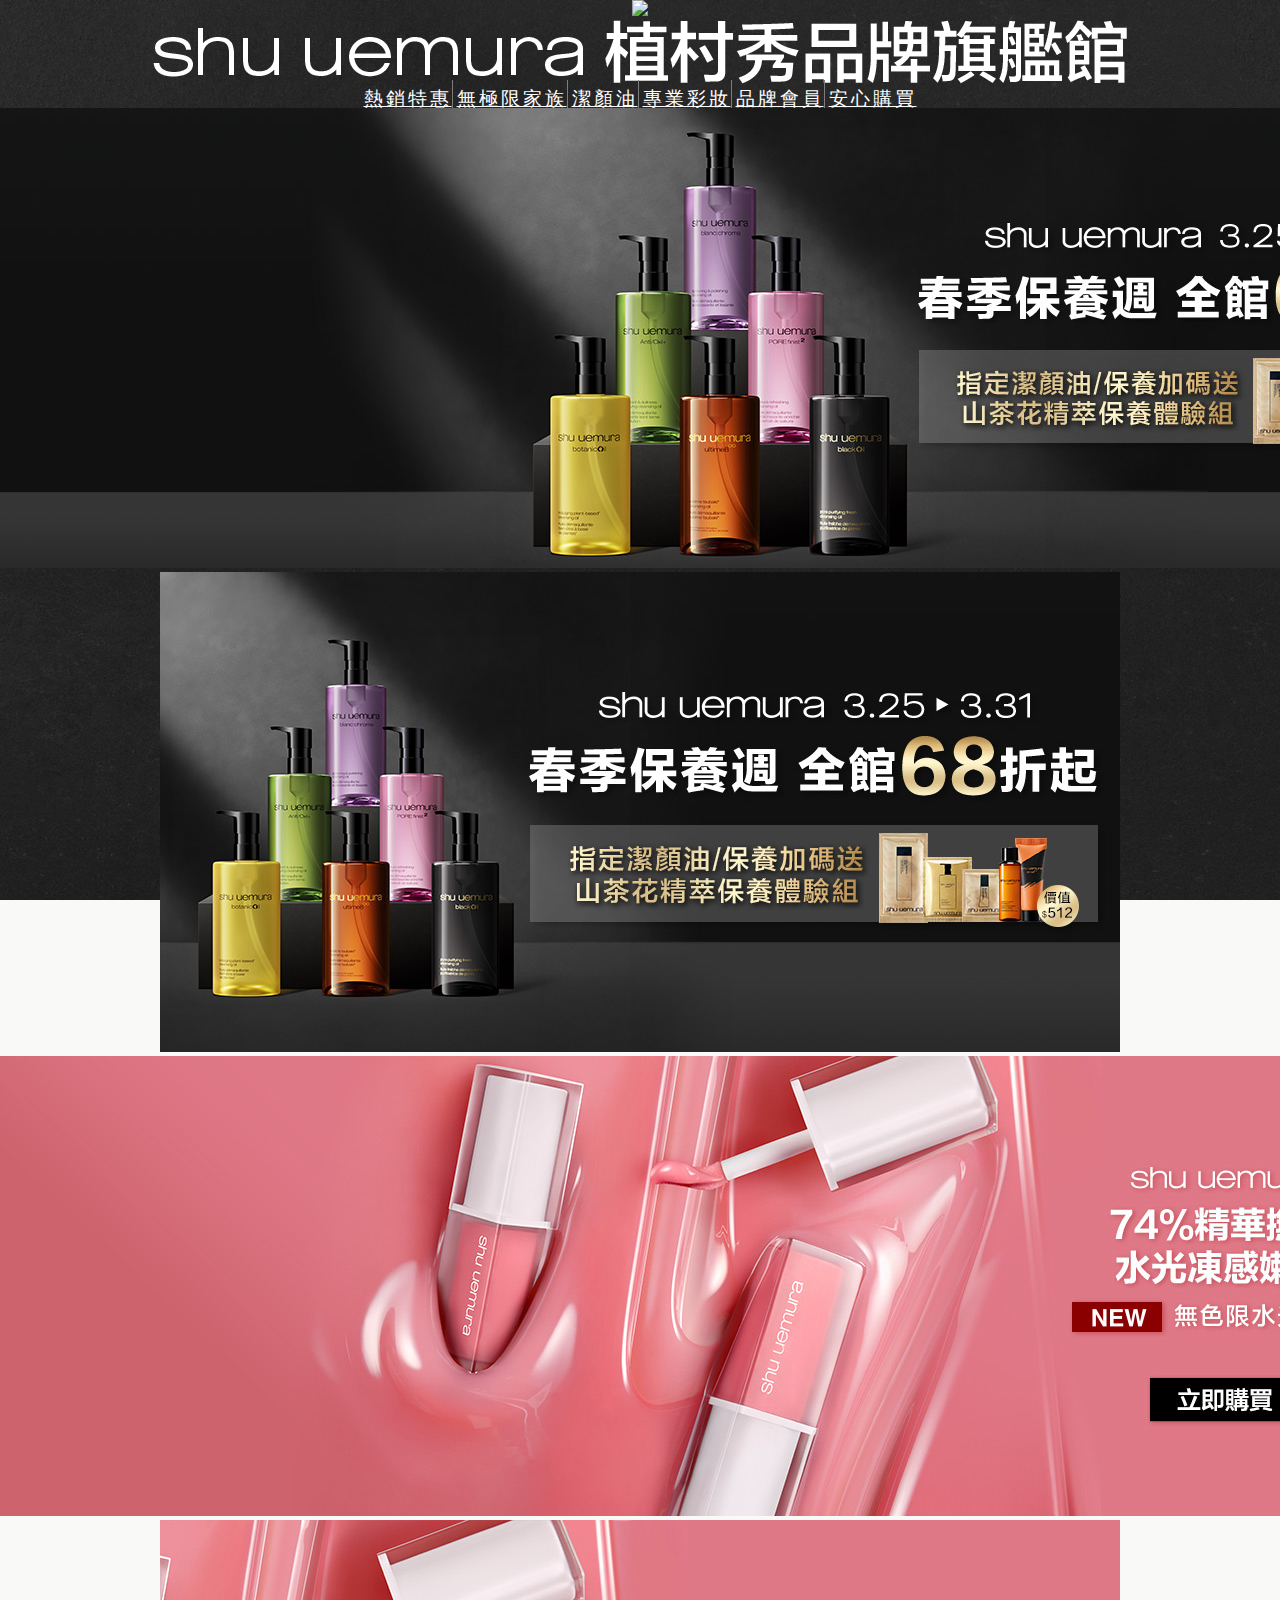
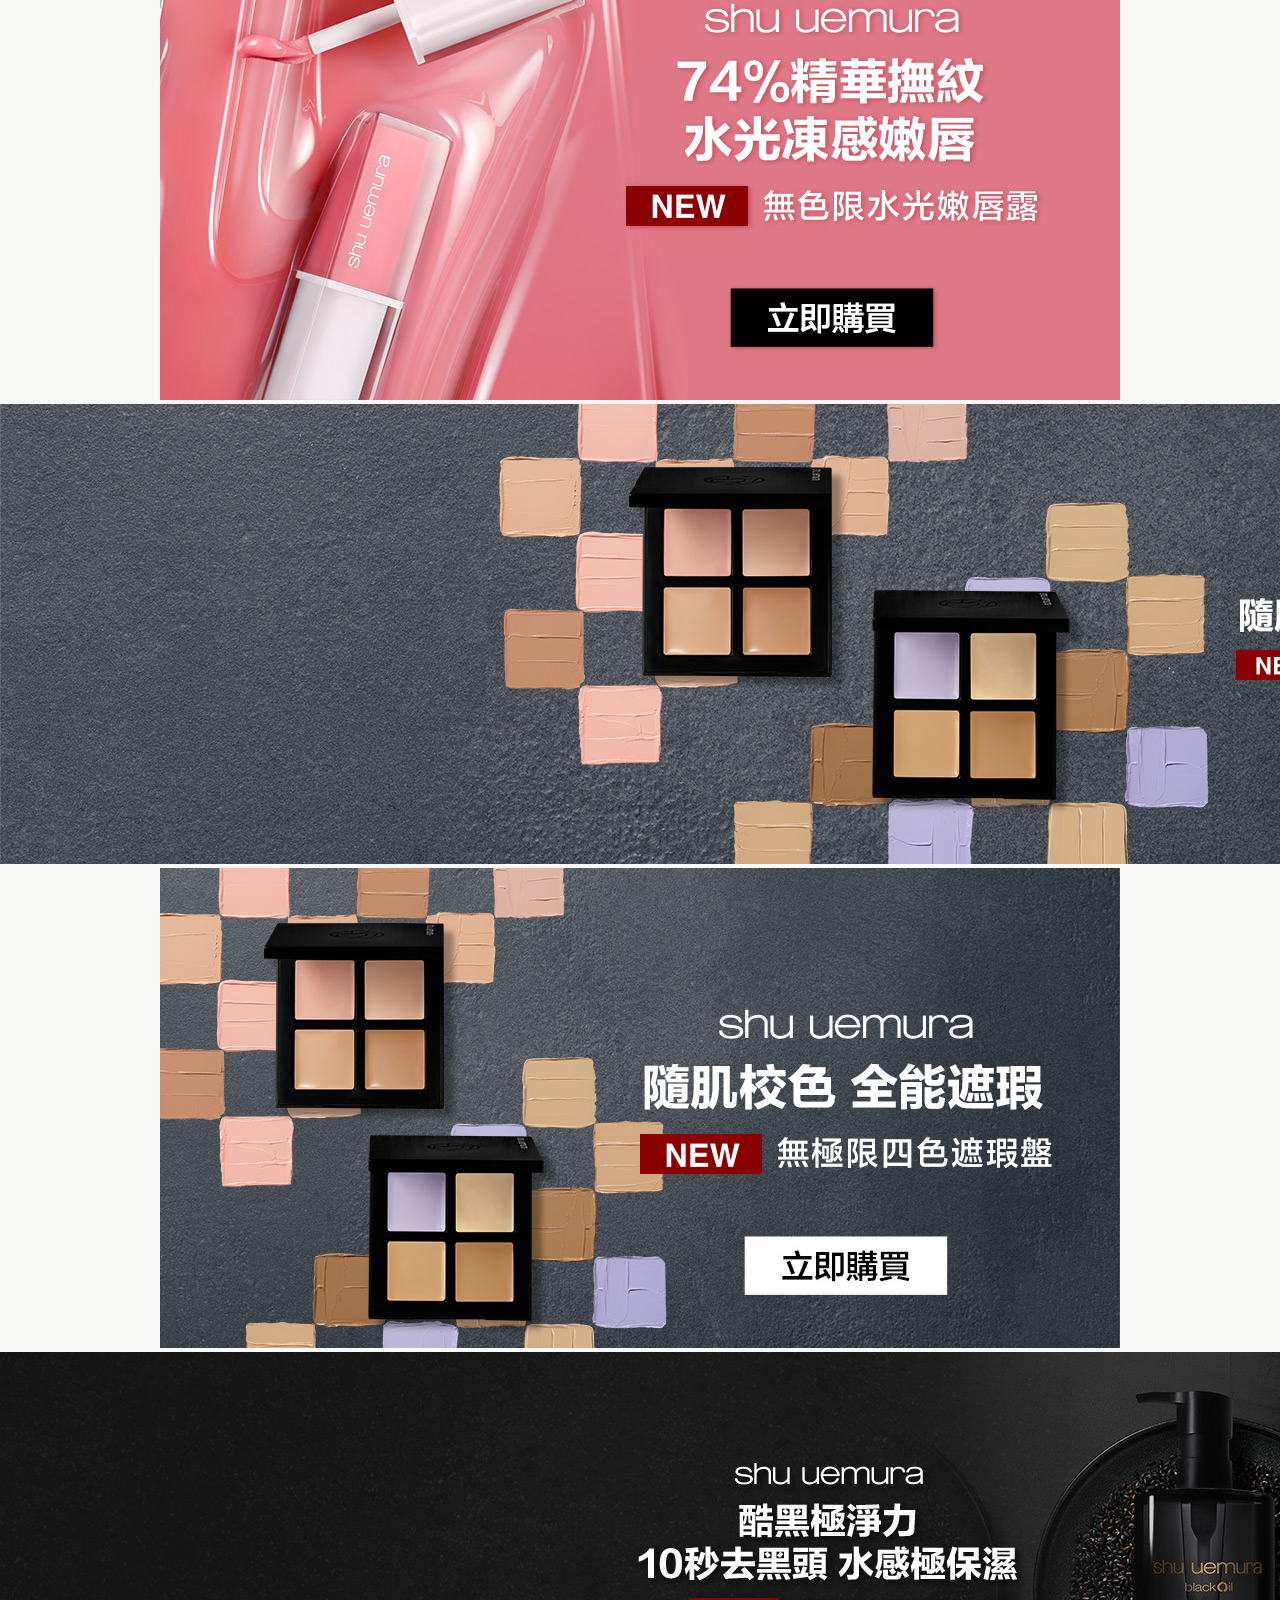
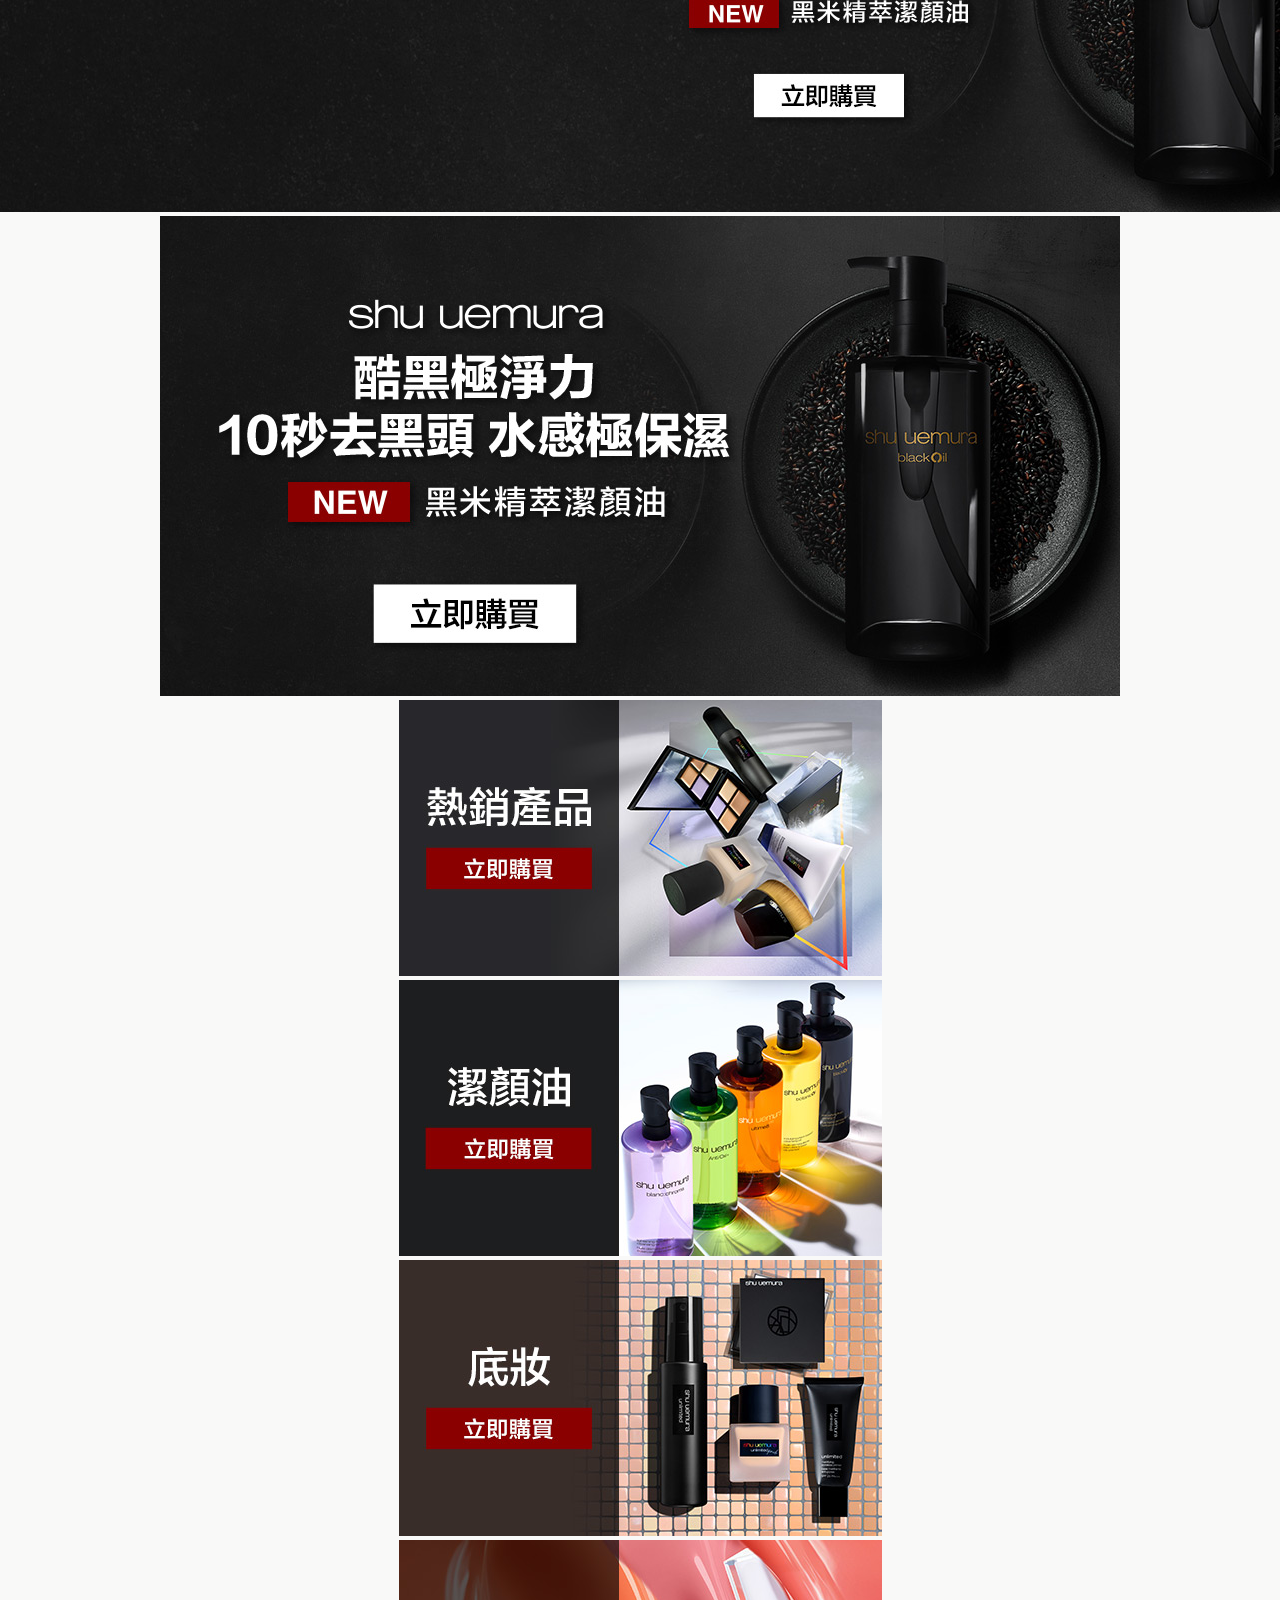
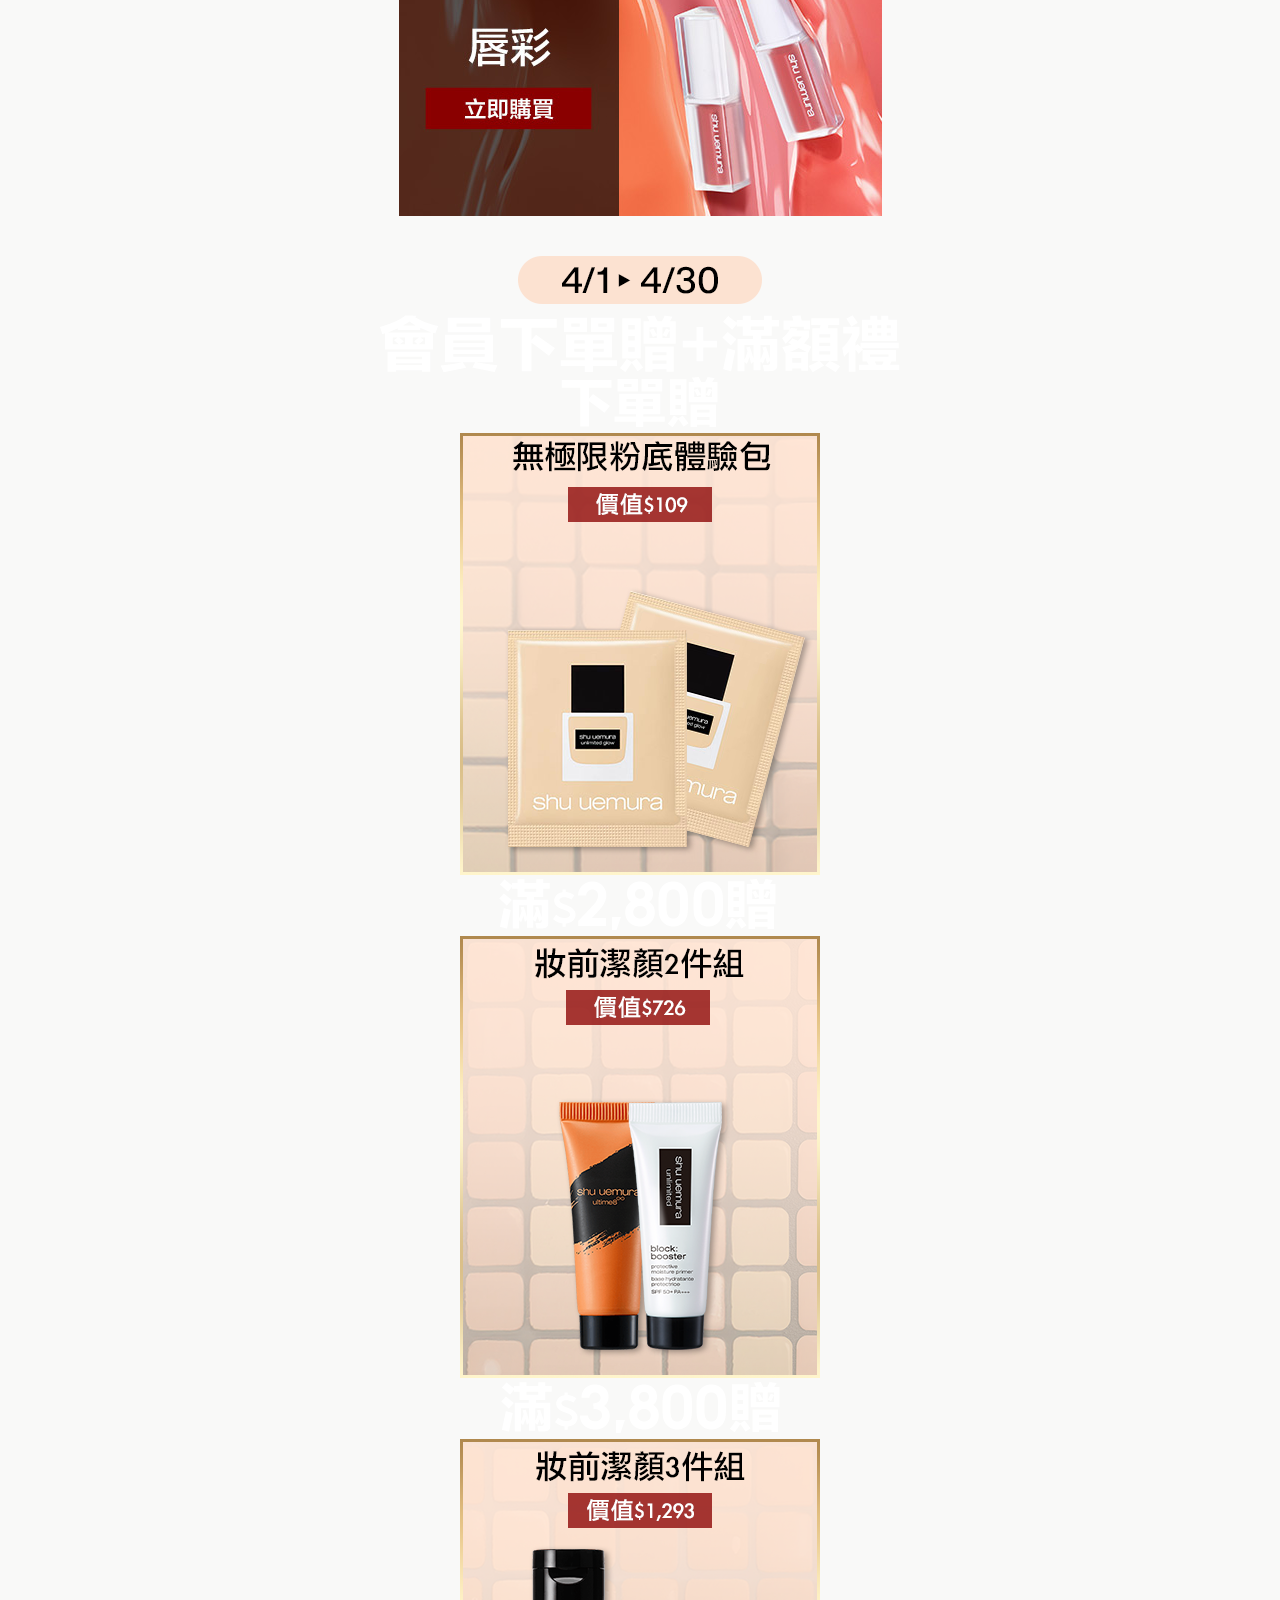
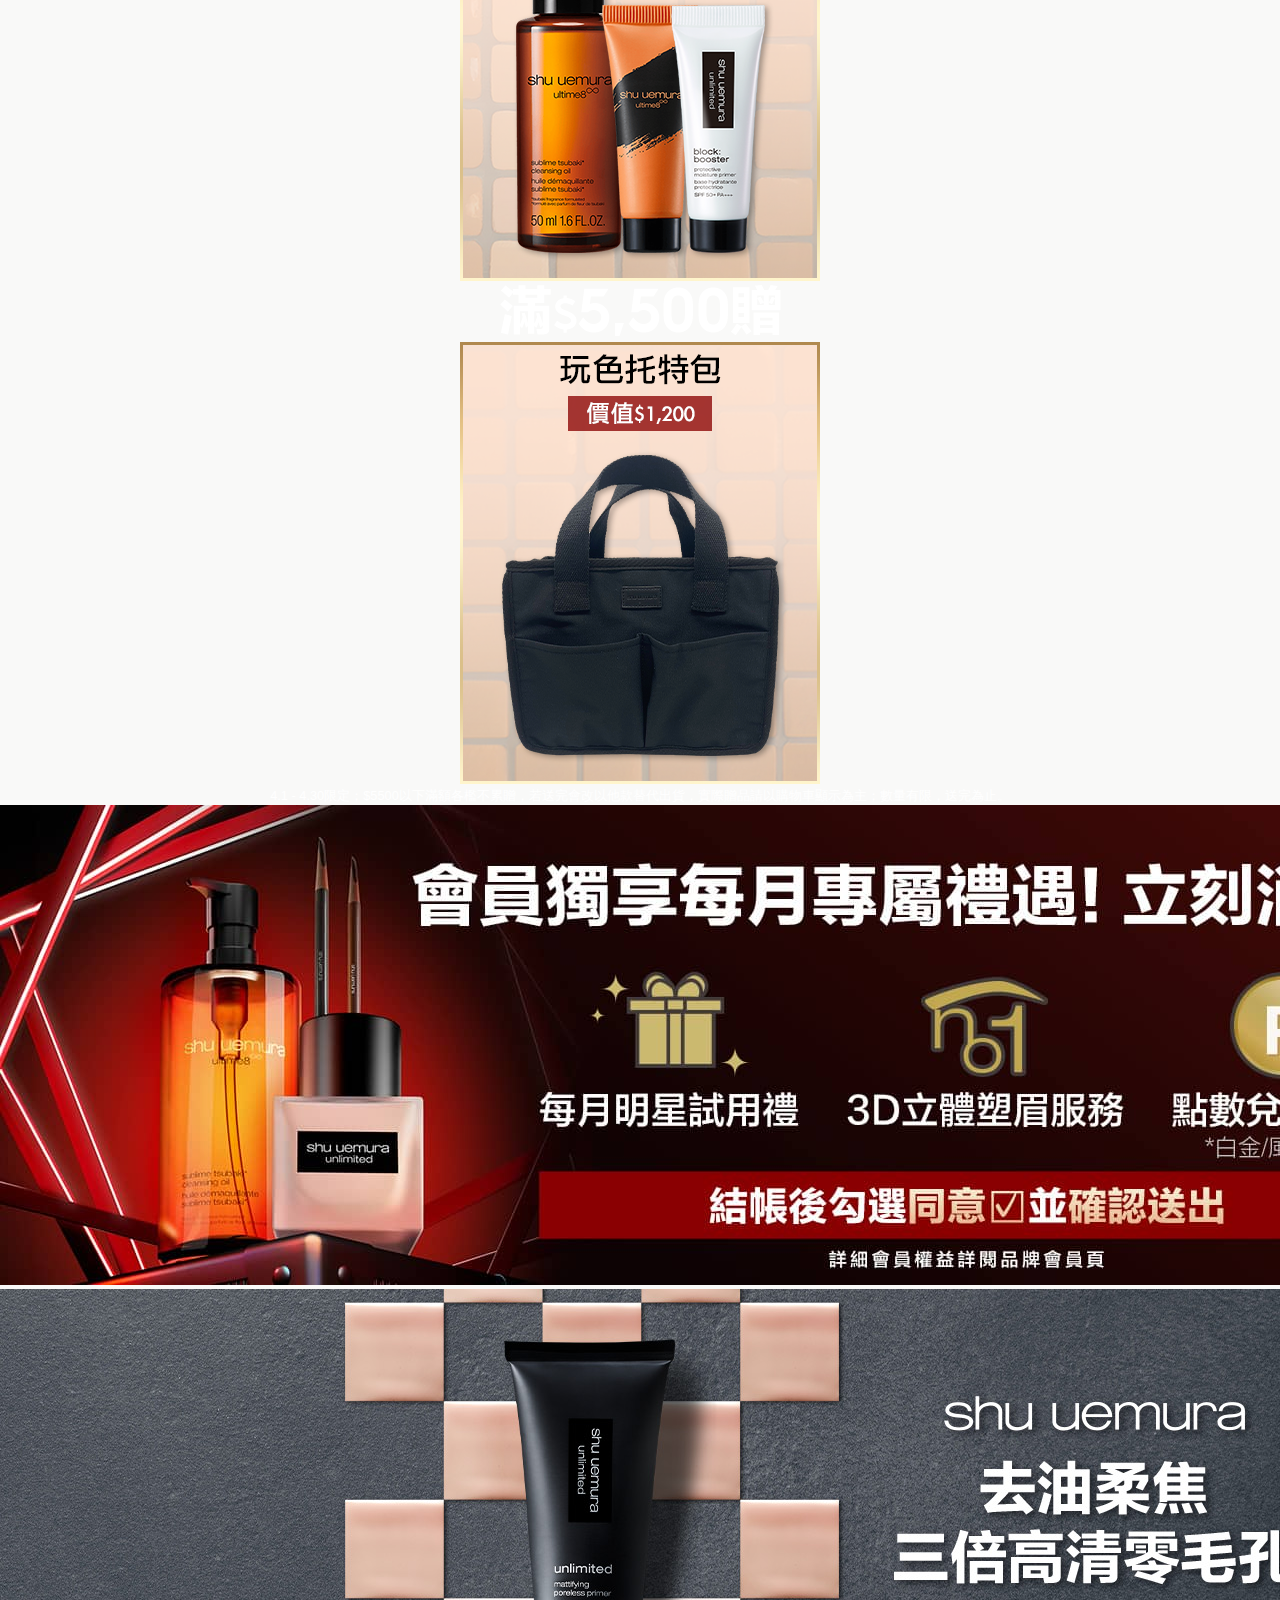
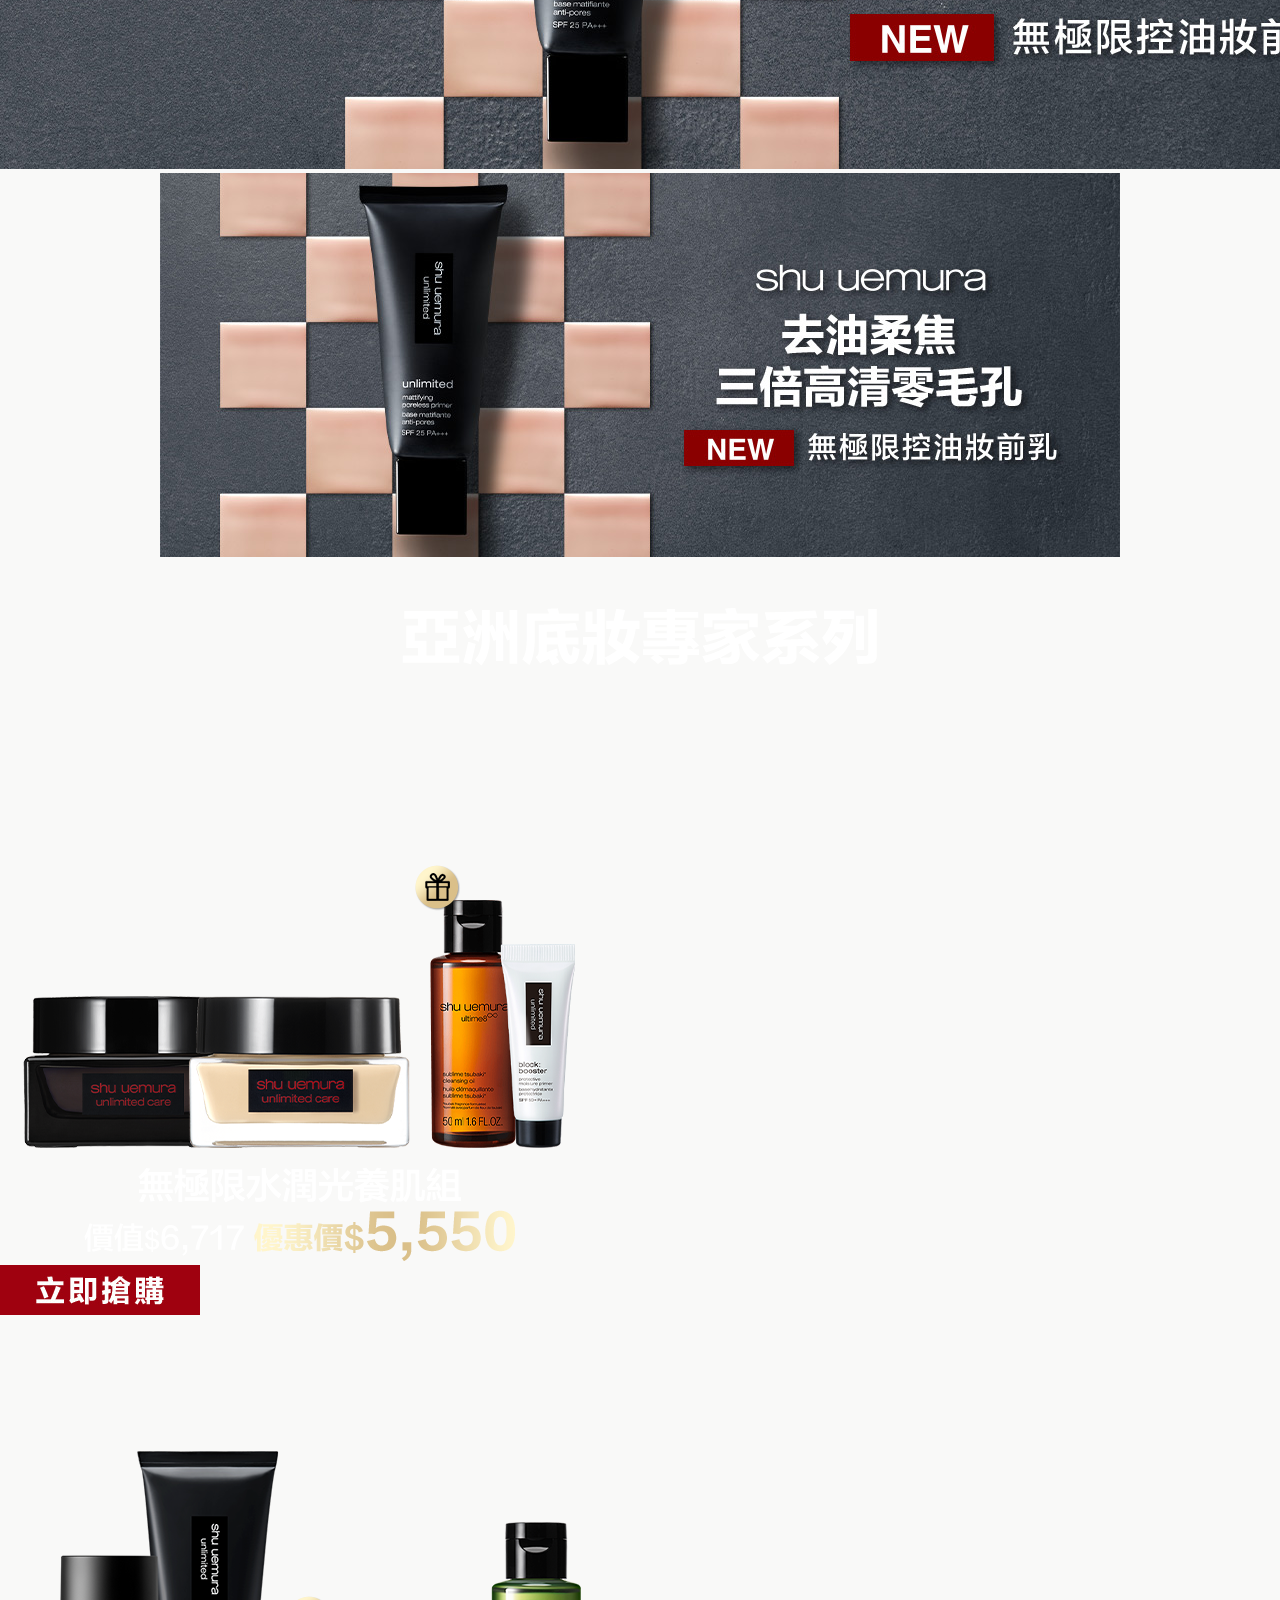
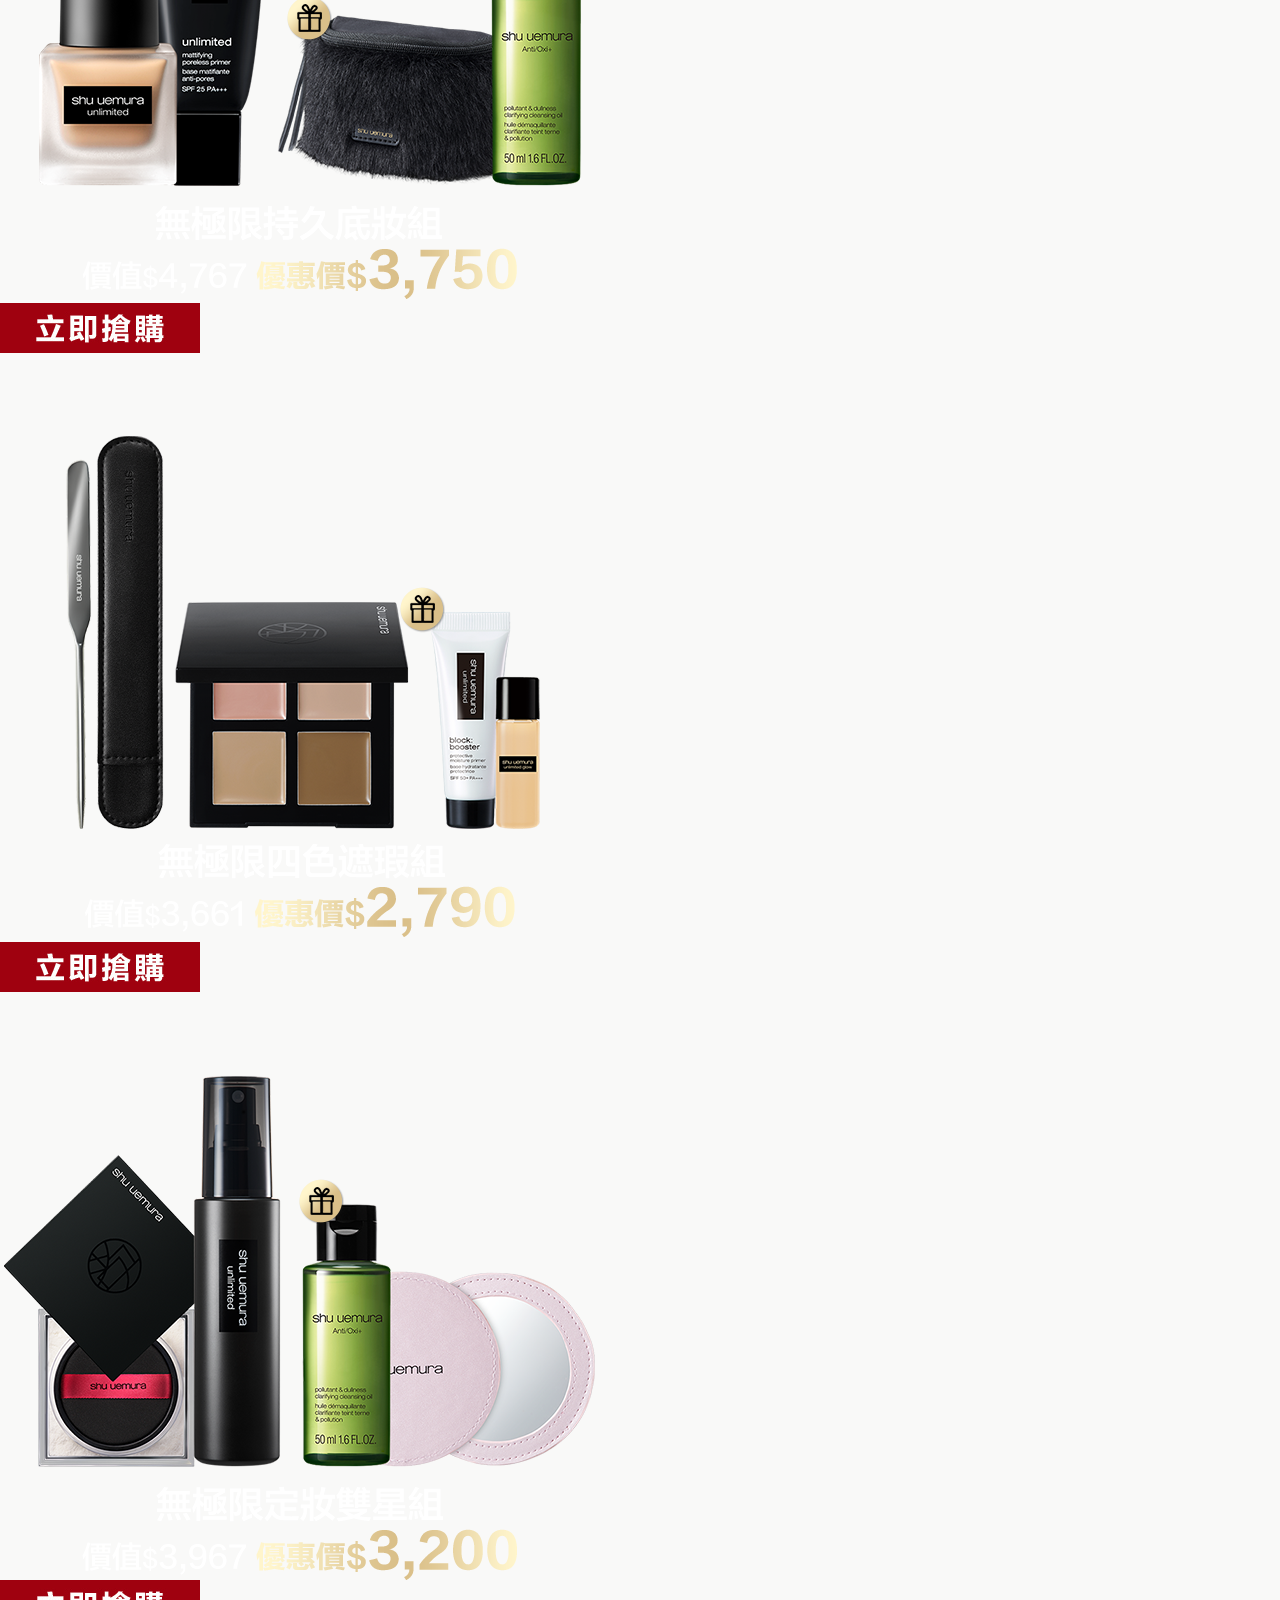
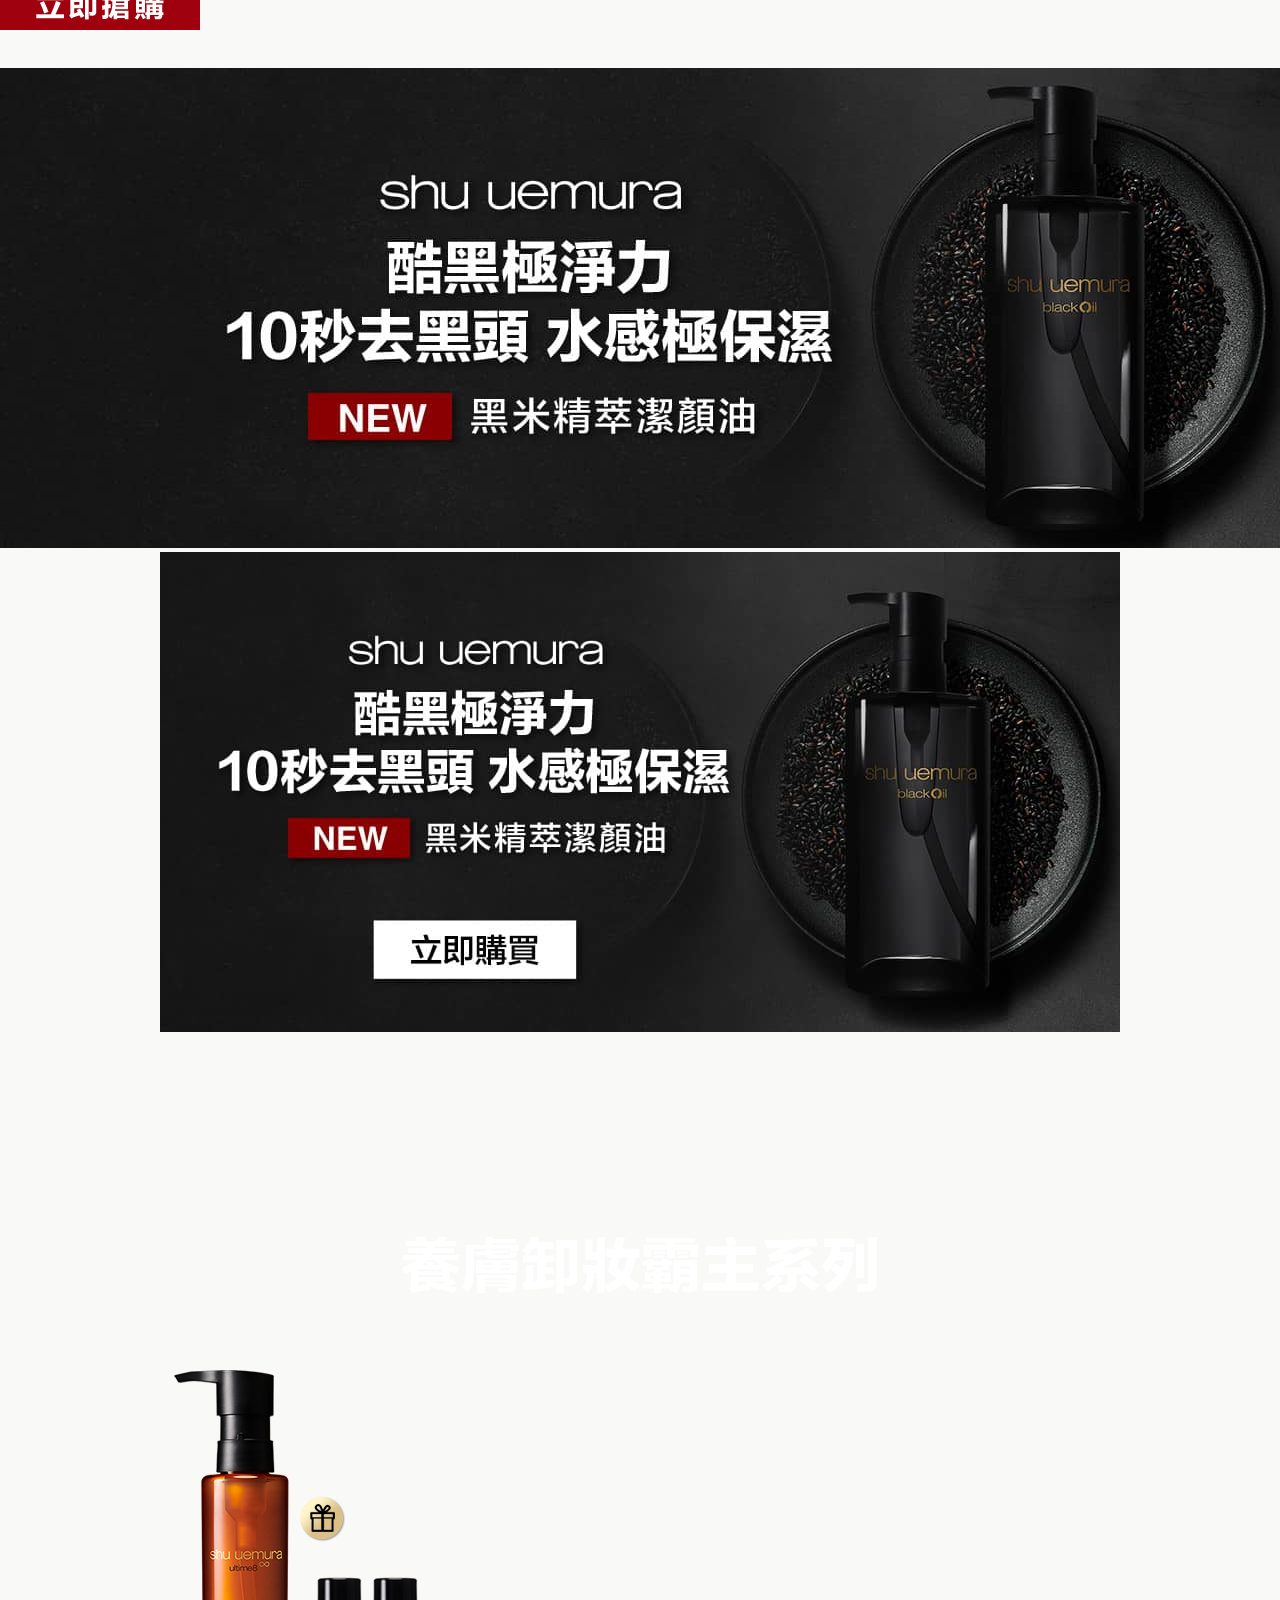
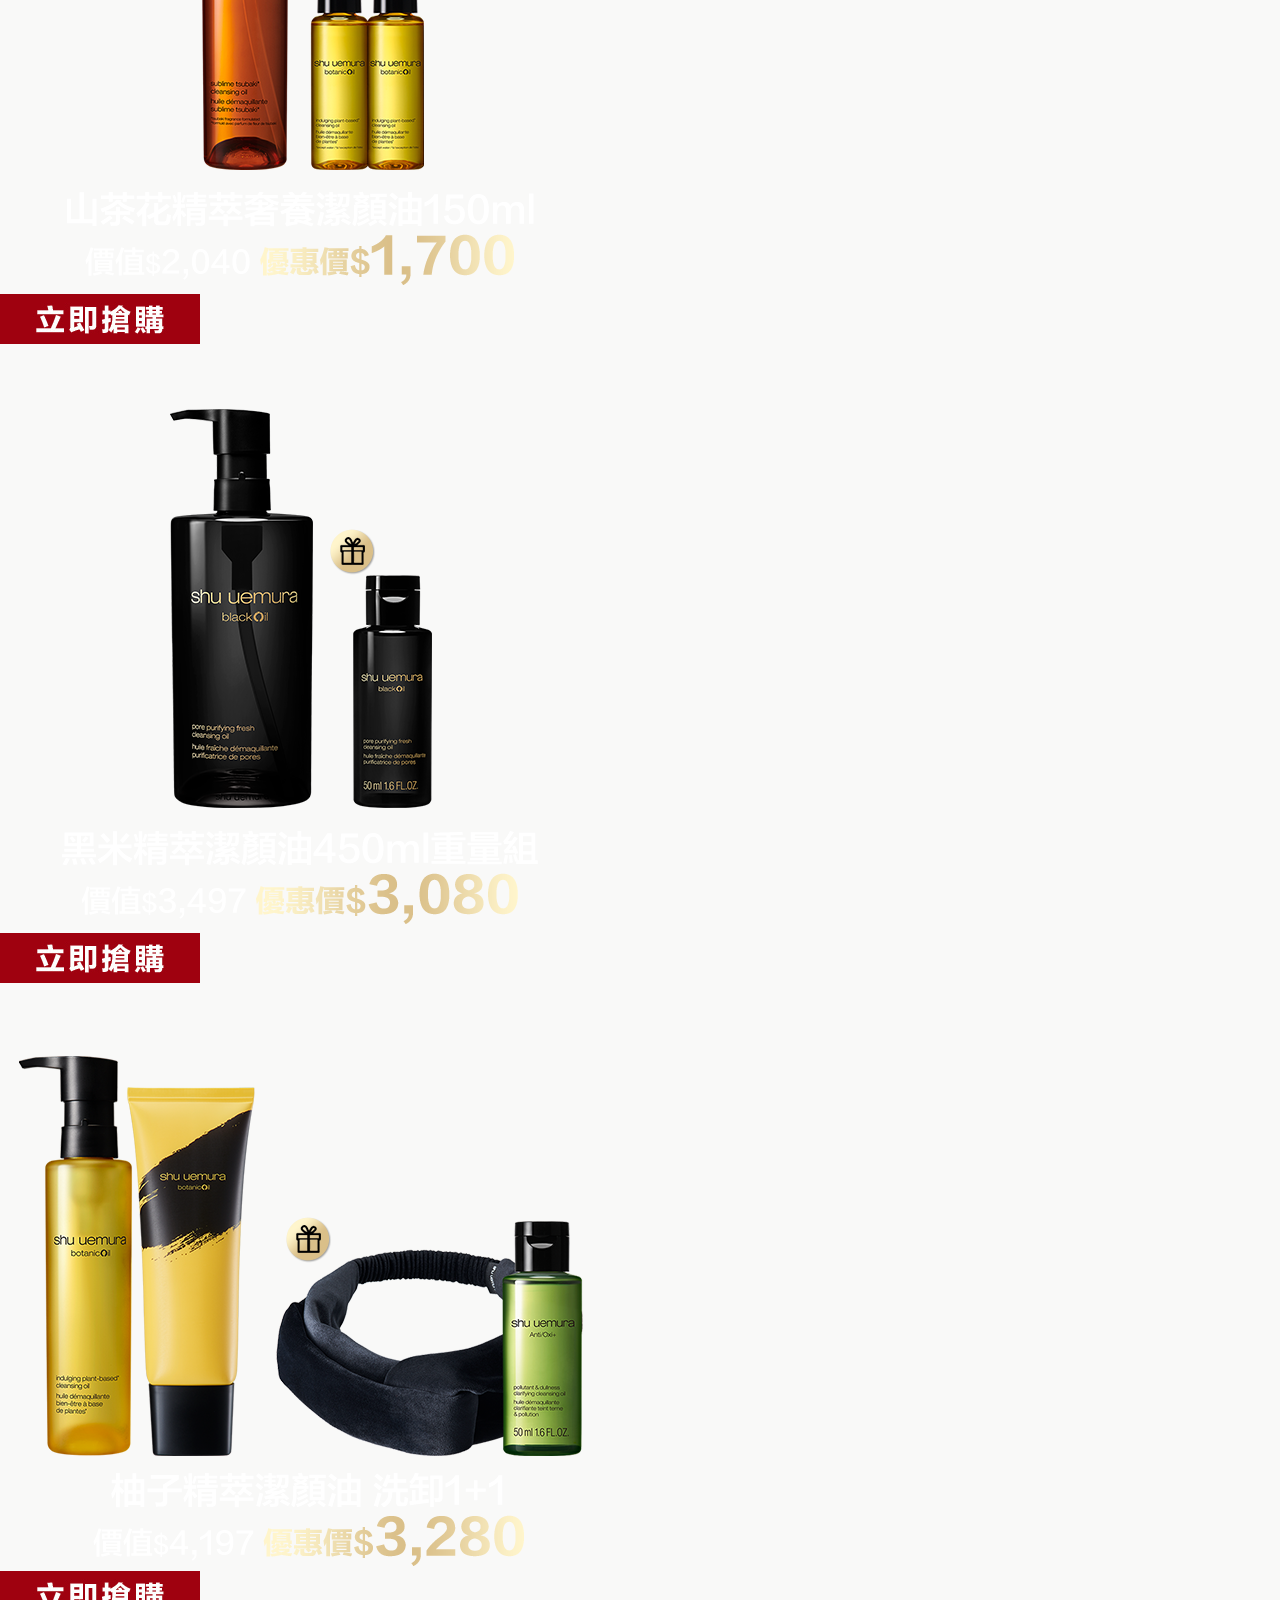
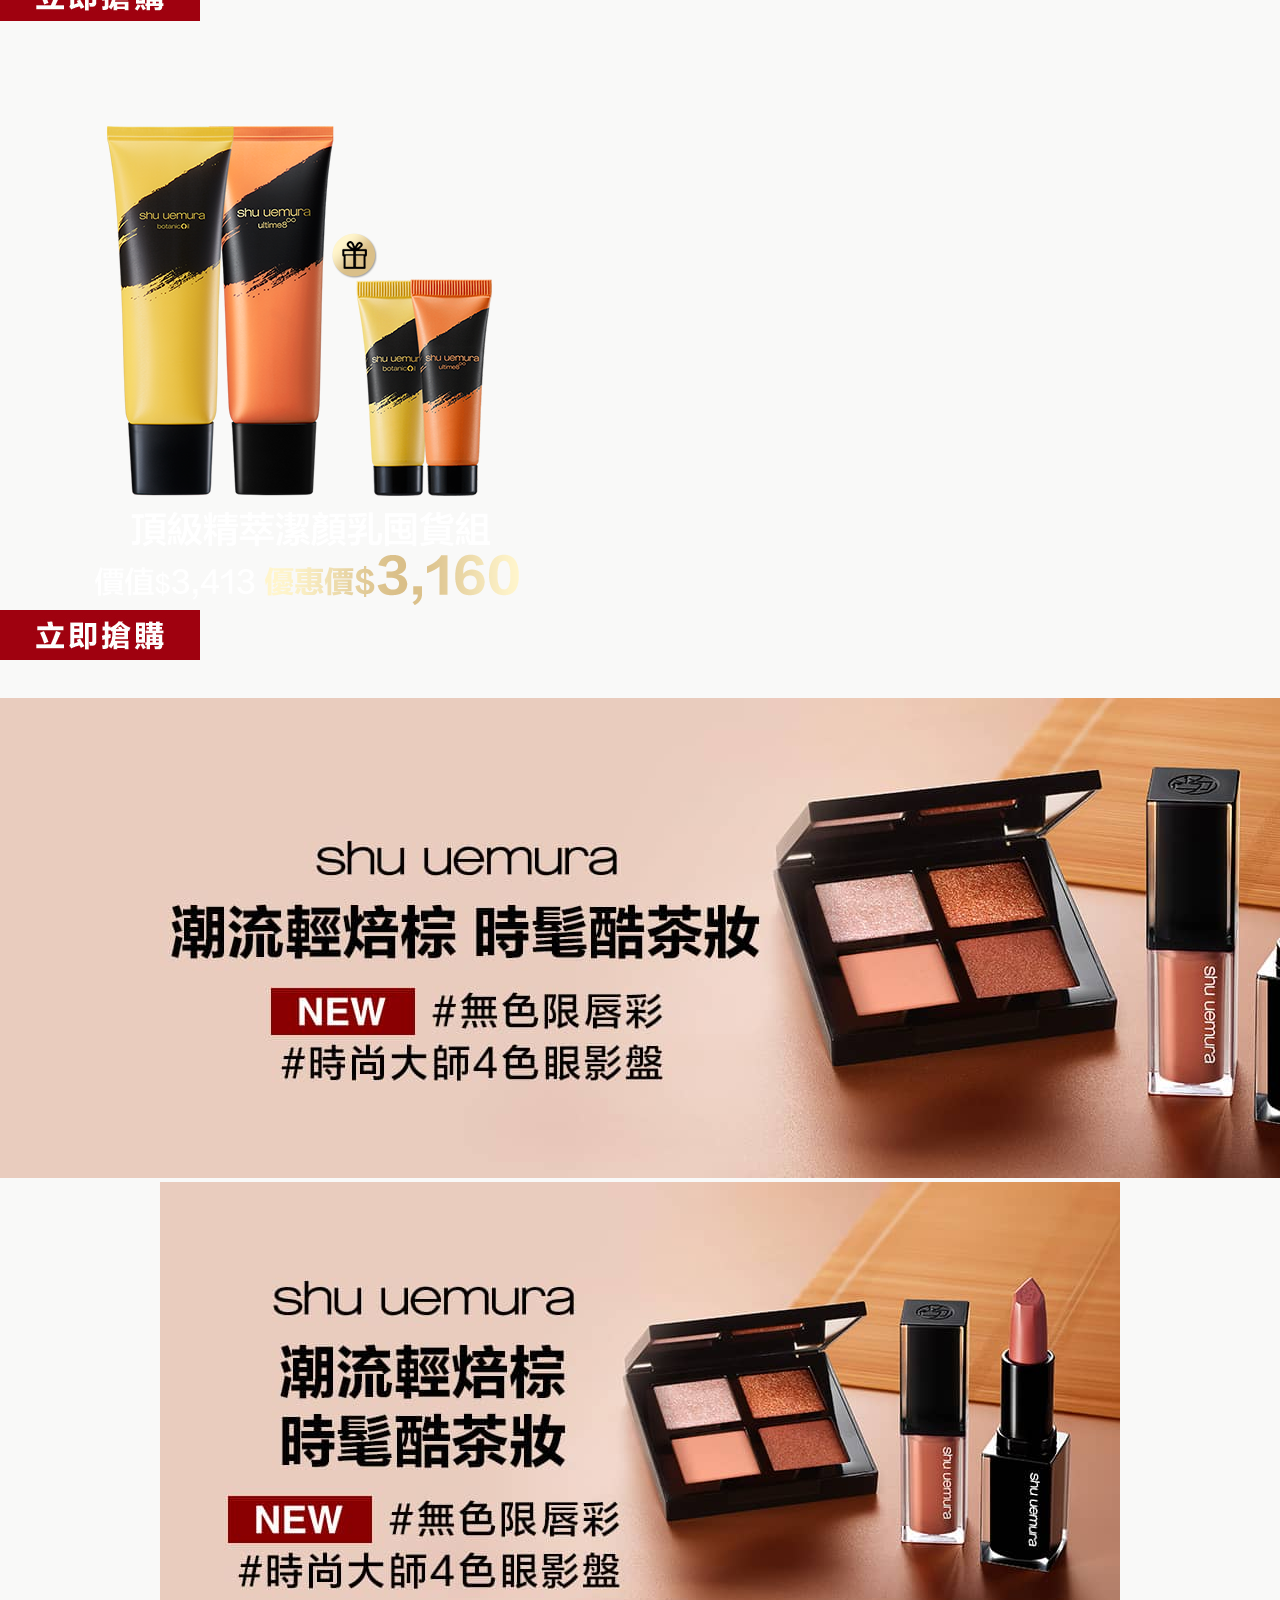
==== commit ccf10c39: "Add files via upload" ====
--- a/index.html
+++ b/index.html
@@ -15,7 +15,7 @@
     <link rel="stylesheet" href="images/Layout.css"><!-- momo設計使用 勿更動 -->
     <link rel="stylesheet" href="images/style_SHU.css">
     <title>shu uemura植村秀,品牌旗艦-momo購物網</title>
-    <!-- SHUEDM 1214 -->
+    <!-- SHUEDM 28 -->
 </head>
 <!-- data-TimeSwitch_test="2023/11/07"-->
 
@@ -25,9 +25,9 @@
     <div class="momoStyle_WRAPPER mb-md-0" style="overflow: hidden!important; margin-bottom:-20px;">
         <div class="momoStyle_mainArea">
             <!-------------網頁內容從這邊開始------------>
-            <!-------------選單  style="background-color: #000000da;"------------>
-            <div class="container-fluid Area2000 mbBG">
-                <div class="row justify-content-center  ">
+            <!-------------選單 ------------>
+            <div class="container-fluid Area2000 " style="background-color: #00000000;">
+                <div class="row justify-content-center">
                     <div class="col-md-1 col-2 p-md-4 p-2">
                         <img src="images/shuuemura-stamp-W.png">
                     </div>
@@ -36,10 +36,8 @@
                     </div>
                 </div>
                 <div class="row justify-content-center pb-md-3 Area_SHUnavbar">
-                    <div class="col-md-9 col Area_SHUnavbar_box">
+                    <div class="col-md-7 col Area_SHUnavbar_box">
                         <nav class="nav SHUnavbar nav-fill">
-                            <a href="https://www.momoshop.com.tw/category/DgrpCategory.jsp?d_code=2141800080&p_orderType=4&showType=chessboardType"
-                                class="nav-item nav-link  " target="_blank">新品上市</a>
                             <a href="https://www.momoshop.com.tw/category/DgrpCategory.jsp?d_code=2141800043&p_orderType=4&showType=chessboardType"
                                 class="nav-item nav-link  " target="_blank">熱銷特惠</a>
                             <a href="https://www.momoshop.com.tw/category/DgrpCategory.jsp?d_code=2141800094&p_orderType=4"
@@ -48,10 +46,6 @@
                                 class="nav-item nav-link  " target="_blank">潔顏油</a>
                             <a href="https://www.momoshop.com.tw/category/MgrpCategory.jsp?m_code=2141800005"
                                 class="nav-item nav-link " target="_blank">專業彩妝</a>
-                            <a href="https://www.momoshop.com.tw/category/MgrpCategory.jsp?m_code=2141800004"
-                                class="nav-item nav-link  " target="_blank">臉部保養</a>
-                            <a href="https://www.momoshop.com.tw/category/MgrpCategory.jsp?m_code=2141800006"
-                                class="nav-item nav-link  " target="_blank">刷具/配件</a>
                             <a href="https://www.momoshop.com.tw/edm/cmmedm.jsp?npn=1vEKrCihSOJn&n=1"
                                 class="nav-item nav-link  " target="_blank">品牌會員</a>
                             <a href="https://www.momoshop.com.tw/edm/cmmedm.jsp?npn=1vEKHSBDHbej"
@@ -62,6 +56,10 @@
             </div>
             <!-------------選單 end------------>
             <!-------------月更內容 container------------>
+            <div class="container Area Area1220 ">
+
+
+            </div>
             <!-- 輪播 -->
             <div class="Area Area2000 SHUswiper" style="position: relative; overflow: hidden">
                 <div class="swiper-wrapper">
@@ -70,53 +68,41 @@
 
                         <a href="https://www.momoshop.com.tw/category/DgrpCategory.jsp?d_code=2141800043&p_orderType=4&showType=chessboardType"
                             target="_blank" title="熱銷商品" style="display:none;"
-                            data-TimeSwitch_start="2024/01/15 00:00:00" data-TimeSwitch_end="2024/01/22 23:59:59"
+                            data-TimeSwitch_start="2024/03/25 00:00:00" data-TimeSwitch_end="2024/03/31 23:59:59"
                             data-TimeSwitch_Myswitch="1">
-                            <img src="images/00navC-1522.jpg" alt="熱銷商品" class="momoStyle_lazyload d-none d-md-block">
-                            <img src="images/00navC-1522m.jpg" alt="熱銷商品" class="momoStyle_lazyload d-md-none d-block">
+                            <img src="images/00navC-2531.jpg" alt="熱銷商品" class="momoStyle_lazyload d-none d-md-block">
+                            <img src="images/00navC-2531m.jpg" alt="熱銷商品" class="momoStyle_lazyload d-md-none d-block">
                         </a>
                         <a href="https://www.momoshop.com.tw/category/DgrpCategory.jsp?d_code=2141800043&p_orderType=4&showType=chessboardType"
                             target="_blank" title="熱銷商品" style="display:none;"
-                            data-TimeSwitch_start="2024/01/23 00:00:00" data-TimeSwitch_end="2024/01/31 23:59:59"
+                            data-TimeSwitch_start="2024/03/18 00:00:00" data-TimeSwitch_end="2024/03/24 23:59:59"
                             data-TimeSwitch_Myswitch="1">
-                            <img src="images/00navC-2331.jpg" alt="熱銷商品" class="momoStyle_lazyload d-none d-md-block">
-                            <img src="images/00navC-2331m.jpg" alt="熱銷商品" class="momoStyle_lazyload d-md-none d-block">
+                            <img src="images/00navC-1824.jpg" alt="熱銷商品" class="momoStyle_lazyload d-none d-md-block">
+                            <img src="images/00navC-1824m.jpg" alt="熱銷商品" class="momoStyle_lazyload d-md-none d-block">
                         </a>
                     </div>
                     <div class="swiper-slide">
                         <a href="https://www.momoshop.com.tw/category/DgrpCategory.jsp?d_code=2141800018&p_orderType=6&showType=chessboardType"
-                            target="_blank" title="輕焙棕限量彩妝">
-                            <img src="images/00navC-AOT.jpg" alt="輕焙棕限量彩妝" class="momoStyle_lazyload d-none d-md-block">
-                            <img src="images/00navC-AOTm.jpg" alt="輕焙棕限量彩妝"
+                            target="_blank" title="無色限水光嫩唇露">
+                            <img src="images/00navC-lip.jpg" alt="無色限水光嫩唇露"
+                                class="momoStyle_lazyload d-none d-md-block">
+                            <img src="images/00navC-lipm.jpg" alt="無色限水光嫩唇露"
                                 class="momoStyle_lazyload d-md-none d-block">
                         </a>
                     </div>
                     <div class="swiper-slide">
-                        <a href="https://www.momoshop.com.tw/category/DgrpCategory.jsp?d_code=2141800080&p_orderType=4&showType=chessboardType"
-                            target="_blank" title="熱銷商品">
-                            <img src="images/00navC-CF.jpg" alt="無極限水潤光粉底霜"
-                                class="momoStyle_lazyload d-none d-md-block">
-                            <img src="images/00navC-CFm.jpg" alt="無極限水潤光粉底霜"
+                        <a href="https://www.momoshop.com.tw/goods/GoodsDetail.jsp?i_code=12537914&str_category_code=2141800020&sourcePageType=4"
+                            target="_blank" title="無極限四色遮瑕盤">
+                            <img src="images/00navC-QC.jpg" alt="無極限四色遮瑕盤" class="momoStyle_lazyload d-none d-md-block">
+                            <img src="images/00navC-QCm.jpg" alt="無極限四色遮瑕盤"
                                 class="momoStyle_lazyload d-md-none d-block">
                         </a>
                     </div>
                     <div class="swiper-slide">
-                        <a href="https://www.momoshop.com.tw/goods/GoodsDetail.jsp?i_code=11616015" target="_blank"
-                            title="山茶花精萃潔顏系列">
-                            <img src="images/00navC-U8reno.jpg" alt="山茶花精萃潔顏系列"
-                                class="momoStyle_lazyload d-none d-md-block">
-                            <img src="images/00navC-U8renom.jpg" alt="山茶花精萃潔顏系列"
-                                class="momoStyle_lazyload d-md-none d-block">
-                        </a>
-                    </div>
-
-                    <div class="swiper-slide">
-                        <a href="https://www.momoshop.com.tw/category/DgrpCategory.jsp?d_code=2141800094&p_orderType=4"
-                            target="_blank" title="無極限底妝系列">
-                            <img src="images/00navC-foundation.jpg" alt="無極限底妝系列"
-                                class="momoStyle_lazyload d-none d-md-block">
-                            <img src="images/00navC-foundationm.jpg" alt="無極限底妝系列"
-                                class="momoStyle_lazyload d-md-none d-block">
+                        <a href="https://www.momoshop.com.tw/category/DgrpCategory.jsp?d_code=2141800093&p_orderType=4&showType=chessboardType"
+                            target="_blank" title="黑米精萃潔顏油">
+                            <img src="images/00navC-BO.jpg" alt="黑米精萃潔顏油" class="momoStyle_lazyload d-none d-md-block">
+                            <img src="images/00navC-BOm.jpg" alt="黑米精萃潔顏油" class="momoStyle_lazyload d-md-none d-block">
                         </a>
                     </div>
                 </div>
@@ -155,7 +141,6 @@
 
             <!-- 4分類 -->
             <!--- plv -->
-
             <div class="container Area Area1220 ">
                 <div class="row justify-content-center">
                     <div class="col-md-6 col-12 col-sm-10 SHUcategorytitle py-3">
@@ -175,8 +160,8 @@
                         <img src="images/00bonusD.png" alt="無極限的滿額好禮">
                     </div>
                     <div class="w-100"></div>
-                    <div class="col safeText my-md-4 my-2">
-                        2.1 - 2.29限定；$5000以下滿額各檻不累贈，若送完會改以他款替代出貨，實際贈品請以購物車顯示為主；數量有限，送完為止。
+                    <div class="col safeText my-md-4 my-2" >
+                        4.1 - 4.30限定；$5500以下滿額各檻不累贈，若送完會改以他款替代出貨，實際贈品請以購物車顯示為主；數量有限，送完為止。
                     </div>
                 </div>
                 <div class="row justify-content-cente pb-md-5 pb-4">
@@ -188,36 +173,6 @@
                 </div>
             </div>
             <!--- plv -->
-            <!-- 影片A -->
-            <div class="container Area Area1220">
-                <div class="row justify-content-cente pb-md-5 pb-4" style="overflow: hidden;">
-                    <div class="embed-responsive embed-responsive-3by4 col p-0">
-                        <iframe class="embed-responsive-item "
-                            src="https://www.youtube.com/embed/0YDfQW00_DI?rel=0&color=white&modestbranding=1"
-                            title="YouTube video player" frameborder="0"
-                            allow="accelerometer; autoplay; clipboard-write; encrypted-media; gyroscope; picture-in-picture"
-                            allowfullscreen></iframe>
-                    </div>
-                    <div class="col p-0">
-                        <a href="https://www.momoshop.com.tw/category/DgrpCategory.jsp?d_code=2141800043&p_orderType=4&showType=chessboardType"
-                            target="_blank" title="爆水底妝3步驟">
-                            <img src="images/00VDBN.jpg" alt="爆水底妝3步驟"></a>
-                    </div>
-                </div>
-                <div class="row justify-content-cente   pb-md-5 pb-4">
-
-                    <div class="col-12 p-0">
-                        <a href="https://www.momoshop.com.tw/edm/cmmedm.jsp?npn=1vEKrCihSOJn&n=1" target="_blank"
-                            title="會員權益">
-                            <img src="images/00membership.jpg" class="d-none d-md-block" alt="會員權益">
-                            <img src="images/00membershipm.jpg" class="d-md-none d-block" alt="會員權益"></a>
-
-                    </div>
-                </div>
-            </div>
-            <!-- 影片A -->
-
-
             <div class="container Area Area1220 px-0">
                 <!--- foundation -->
                 <div class="row justify-content-center">
@@ -226,9 +181,7 @@
                             target="_blank" title="無極限水潤光粉底霜新上市">
                             <img src="images/01foundation_BN.jpg" alt="保濕服貼一擦平毛孔" class="d-none d-md-block">
                             <img src="images/01foundation_BNm.jpg" alt="保濕服貼一擦平毛孔" class="d-md-none d-block"></a>
-
-                    </div>
-
+                    </div>
                 </div>
                 <div class="row justify-content-center align-items-center pb-md-5 pb-4 px-md-5 px-1">
                     <div class="col-md-6 col-12 col-sm-10 SHUcategorytitle py-3"><img
@@ -236,7 +189,7 @@
                     </div>
                     <div class="w-100"></div>
                     <div class="col-6 p-md-2 p-0">
-                        <a href="https://www.momoshop.com.tw/goods/GoodsDetail.jsp?i_code=11795257" target="_blank"
+                        <a href="https://www.momoshop.com.tw/goods/GoodsDetail.jsp?i_code=12002354" target="_blank"
                             title="底妝超值組合">
                             <div class="row">
                                 <img src="images/01foundationA.png" alt="底妝超值組合">
@@ -247,7 +200,7 @@
                         </a>
                     </div>
                     <div class="col-6 p-md-2 p-0">
-                        <a href="https://www.momoshop.com.tw/goods/GoodsDetail.jsp?i_code=10339763" target="_blank"
+                        <a href="https://www.momoshop.com.tw/goods/GoodsDetail.jsp?i_code=12574473" target="_blank"
                             title="底妝超值組合">
                             <div class="row">
                                 <img src="images/01foundationB.png" alt="底妝超值組合">
@@ -258,7 +211,7 @@
                         </a>
                     </div>
                     <div class="col-6 p-md-2 p-0">
-                        <a href="https://www.momoshop.com.tw/goods/GoodsDetail.jsp?i_code=9113066" target="_blank"
+                        <a href="https://www.momoshop.com.tw/goods/GoodsDetail.jsp?i_code=12574470" target="_blank"
                             title="底妝超值組合">
                             <div class="row">
                                 <img src="images/01foundationC.png" alt="底妝超值組合">
@@ -291,13 +244,23 @@
                             <img src="images/02oil_BNm.jpg" alt="一卸有感柔嫩超保濕" class="d-md-none d-block"></a>
                     </div>
                 </div>
+                <div class="row justify-content-center " style="overflow: hidden;">
+                    <div class="embed-responsive embed-responsive-16by9 col-12 p-0">
+                        <iframe class="embed-responsive-item "
+                            src="https://www.youtube.com/embed/HZp7aZRAjVw?rel=0&color=white&modestbranding=1"
+                            title="YouTube video player" frameborder="0"
+                            allow="accelerometer; autoplay; clipboard-write; encrypted-media; gyroscope; picture-in-picture"
+                            allowfullscreen></iframe>
+                    </div>
+
+                </div>
                 <div class="row justify-content-center pb-md-5 pb-4 px-md-5 px-1">
                     <div class="col-md-6 col-12 col-sm-10 SHUcategorytitle py-3"><img src="images/02oil_title.png"
                             alt="">
                     </div>
                     <div class="w-100"></div>
                     <div class="col-6 p-md-2 p-0">
-                        <a href="https://www.momoshop.com.tw/goods/GoodsDetail.jsp?i_code=6820623" target="_blank"
+                        <a href="https://www.momoshop.com.tw/goods/GoodsDetail.jsp?i_code=11616012" target="_blank"
                             title="潔顏油超值組合">
                             <div class="row">
                                 <img src="images/02oilA.png" alt="潔顏油超值組合">
@@ -308,7 +271,7 @@
                         </a>
                     </div>
                     <div class="col-6 p-md-2 p-0">
-                        <a href="https://www.momoshop.com.tw/goods/GoodsDetail.jsp?i_code=11745788" target="_blank"
+                        <a href="https://www.momoshop.com.tw/goods/GoodsDetail.jsp?i_code=12537922" target="_blank"
                             title="潔顏油超值組合">
                             <div class="row">
                                 <img src="images/02oilB.png" alt="潔顏油超值組合">
@@ -359,67 +322,37 @@
                             <img src="images/03lip_BNm.jpg" alt="無色限霧感潤唇膏" class="d-md-none d-block"></a>
                     </div>
                 </div>
-                <!-- 唇膏輪播  -->
-                <div class="row justify-content-center pb-md-5 pb-4 ">
-                    <div class="col-12 p-0 SHUswiper LIPswiper " style="overflow: hidden;">
-                        <div class="swiper-wrapper">
-                            <div class="swiper-slide">
-                                <a href="https://www.momoshop.com.tw/goods/GoodsDetail.jsp?i_code=10896726"
-                                    target="_blank">
-                                    <img src="images/00lipC2Am.jpg" class="d-block d-md-none w-100">
-                                    <img src="images/00lipC2A.jpg" class="d-none d-md-block w-100"></a>
-                            </div>
-                            <div class="swiper-slide">
-                                <a href="https://www.momoshop.com.tw/goods/GoodsDetail.jsp?i_code=10896726"
-                                    target="_blank">
-                                    <img src="images/00lipC2Bm.jpg" class="d-block d-md-none w-100">
-                                    <img src="images/00lipC2B.jpg" class="d-none d-md-block w-100"></a>
-                            </div>
-                            <div class="swiper-slide">
-                                <a href="https://www.momoshop.com.tw/goods/GoodsDetail.jsp?i_code=10570170"
-                                    target="_blank">
-                                    <img src="images/00lipC2Cm.jpg" class="d-block d-md-none w-100">
-                                    <img src="images/00lipC2C.jpg" class="d-none d-md-block w-100"></a>
-                            </div>
-
-                        </div>
-                        <div class="swiper-button-prev ml-md-5 ml-1 d-none d-md-block"></div>
-                        <div class="swiper-button-next mr-md-5 mr-1 d-none d-md-block"></div>
-                        <div class="swiper-pagination"></div>
-                    </div>
-                </div>
-                <!-- 唇膏輪播 -->
                 <div class="row justify-content-center pb-md-5 pb-4 px-md-5 px-1">
                     <div class="col-md-6 col-12 col-sm-10 SHUcategorytitle py-3"><img src="images/03lip_title.png"
                             alt="">
                     </div>
                     <div class="w-100"></div>
                     <div class="col-6 p-md-2 p-0">
-                        <a href="https://www.momoshop.com.tw/goods/GoodsDetail.jsp?i_code=9325712" target="_blank"
-                            title="彩妝超值組合">
-                            <div class="row">
-                                <img src="images/03lipA.png" alt="彩妝超值組合">
-                            </div>
-                            <div class="row justify-content-center mt-3">
-                                <img src="images/rob.jpg" alt="" class=" col-md-4  col-7 SHUscaleAN">
-                            </div>
-                        </a>
-                    </div>
-                    <div class="col-6 p-md-2 p-0">
-                        <a href="https://www.momoshop.com.tw/goods/GoodsDetail.jsp?i_code=12270195" target="_blank"
-                            title="彩妝超值組合">
-                            <div class="row">
-                                <img src="images/03lipB.png" alt="彩妝超值組合">
-                            </div>
-                            <div class="row justify-content-center mt-3">
-                                <img src="images/rob.jpg" alt="" class=" col-md-4  col-7 SHUscaleAN">
-                            </div>
-                        </a>
-                    </div>
-                    <div class="col-6 p-md-2 p-0">
                         <a href="https://www.momoshop.com.tw/goods/GoodsDetail.jsp?i_code=7243014" target="_blank"
                             title="彩妝超值組合">
                             <div class="row">
+                                <img src="images/03lipA.png" alt="彩妝超值組合">
+                            </div>
+                            <div class="row justify-content-center mt-3">
+                                <img src="images/rob.jpg" alt="" class=" col-md-4  col-7 SHUscaleAN">
+                            </div>
+                        </a>
+                    </div>
+                    <div class="col-6 p-md-2 p-0">
+                        <a href="https://www.momoshop.com.tw/goods/GoodsDetail.jsp?i_code=11795258" target="_blank"
+                            title="彩妝超值組合">
+                            <div class="row">
+                                <img src="images/03lipB.png" alt="彩妝超值組合">
+                            </div>
+                            <div class="row justify-content-center mt-3">
+                                <img src="images/rob.jpg" alt="" class=" col-md-4  col-7 SHUscaleAN">
+                            </div>
+                        </a>
+                    </div>
+                    <div class="col-6 p-md-2 p-0">
+                        <a href="https://www.momoshop.com.tw/goods/GoodsDetail.jsp?i_code=12574475" target="_blank"
+                            title="彩妝超值組合">
+                            <div class="row">
                                 <img src="images/03lipC.png" alt="彩妝超值組合">
                             </div>
                             <div class="row justify-content-center mt-3">
@@ -428,7 +361,7 @@
                         </a>
                     </div>
                     <div class="col-6 p-md-2 p-0">
-                        <a href="https://www.momoshop.com.tw/goods/GoodsDetail.jsp?i_code=12270194" target="_blank"
+                        <a href="https://www.momoshop.com.tw/goods/GoodsDetail.jsp?i_code=12565620" target="_blank"
                             title="彩妝超值組合">
                             <div class="row">
                                 <img src="images/03lipD.png" alt="彩妝超值組合">
--- a/images/style_SHU.css
+++ b/images/style_SHU.css
@@ -20,7 +20,10 @@
         -webkit-filter: brightness(.95) contrast(1.5);
     }
 } */
-
+:root {
+    --navColor: #920000;
+    --navColor_hover: #bb0000;
+  }
 .col-6 .row img {
     /* 組合僅顯示第一張 */
     display: none;
@@ -37,7 +40,7 @@
 }
 
 .SHUpromoteBN>a {
-    /* 檔期僅顯示第一張 */
+    /* 檔期僅顯示第一張 */  
     display: none !important;
 }
 
@@ -50,7 +53,7 @@
 body {
     margin: 0;
     padding: 0;
-    background-color: #e2f1ff;
+    background-color: #f9f9f8;
     background-image: url(SHUBG.jpg);
     width: 100%;
     background-position: top center;
@@ -60,7 +63,7 @@
 }
 
 .safeText {
-    color: #000;
+    color: #fff;
     text-align: center;
     font-size: 0.8rem;
     font-family: futurastdmedium, noto sans tc, Arial, 微軟正黑體, microsoft jhenghei, sans-serif;
@@ -86,7 +89,10 @@
 
 }
 
-.col-6 img {}
+.col-6 img {
+    /* filter: brightness(0.95) drop-shadow(2px 2px 3px rgba(0, 0, 0, 0.5)); */
+    /* -webkit-filter: brightness(0.95) drop-shadow(2px 2px 3px rgba(0, 0, 0, 0.5));  */
+}
 
 .col-6 a:hover {
     cursor: pointer;
@@ -158,27 +164,35 @@
 .carousel2102 {
     margin-top: -42%;
 }
-
 .SHUnavbar a {
     color: #fff;
-    background: #800000;
-    margin: 0 .2em;
+    /* background: var(--navColor); */
+    /* margin: 0 .2em; */
+    padding: .4em 0;
     background-size: 70%;
+    border-right: #7c7c7c solid .5px;
     background-repeat: no-repeat;
     background-position: 50% 50%;
     transition-duration: .3s;
     font-family: futurastdmedium, noto sans tc, Arial, 微軟正黑體, microsoft jhenghei, sans-serif;
-    font-weight: 500;
-    font-size: 1.08rem;
+    font-weight: 400;
+    font-size: 1.2rem;
     line-height: 20px;
+    letter-spacing: 3px;
+    line-height: 1.2rem;
     text-align: center;
     vertical-align: middle;
+
+}
+.SHUnavbar a:last-child {
+    border-right: #fff solid 0px;
+
 }
 
 /* 選單hover動態 */
 .SHUnavbar a:hover {
-    color: #fff;
-    background: #ad0000;
+    /* color: #ffceb2; */
+    background: linear-gradient(90deg, #ffffff00 0%, #ffffff22 30%,  #ffffff22 70%,#ffffff00 100%);
     opacity: 1;
 
 
@@ -192,7 +206,7 @@
         background-attachment: scroll;
         background-position: 50% 50%;
         background-image: none;
-        background-color: #fdf3d0;
+        background-color: #000000;
         /* background: linear-gradient(90deg, #ffdcc8 0%, #ffe5d4 50%, #ffdcc8 100%); */
     }
 
@@ -210,8 +224,9 @@
 
 
     .container>.row ,.mbBG {
-        background-image: url(SHUBGm.jpg);
-        /* background-position: center; */
+        background-image: url(SHUBG.jpg);
+        /* background-color: #421401; */
+        background-position: center;
         /* background-repeat: repeat; */
         background-size: cover;
         background-position: 50% 50%;
@@ -246,14 +261,17 @@
     .SHUnavbar {
         flex-wrap: nowrap;
         align-items: center;
+        padding: .5em;
     }
 
     .SHUnavbar a {
         color: #fff;
-        background: #800000;
+        /* background: var(--navColor); */
         opacity: 1;
         white-space: nowrap;
-        padding: 0.5em 0.8em;
+        padding: 0em 0.8em;
+        font-size: 1.08rem;
+        line-height: 1.08rem;
     }
 
     .SHUnavbar a:last-child {
@@ -268,7 +286,7 @@
 
 
 #SHUScrolltoTopBtn {
-    width: 60px;
+    width: 70px;
     position: fixed;
     right: 1%;
     bottom: 3%;
@@ -293,7 +311,7 @@
 .swiper-pagination {
     width: 100%;
     left: 0%;
-    bottom: 8%;
+    bottom: 5%;
     /* --swiper-pagination-color: #cf0000; */
 }
 
@@ -306,16 +324,14 @@
         bottom: 5%;
     }
 
-    .LIPswiper .swiper-pagination {
-        bottom: 3%;
-    }
+  
 
     .swiper-wrapper {
         min-height: 50vw;
     }
 
     .LIPswiper .swiper-wrapper {
-        min-height: 125vw;
+        min-height: 105vw;
     }
 }
 
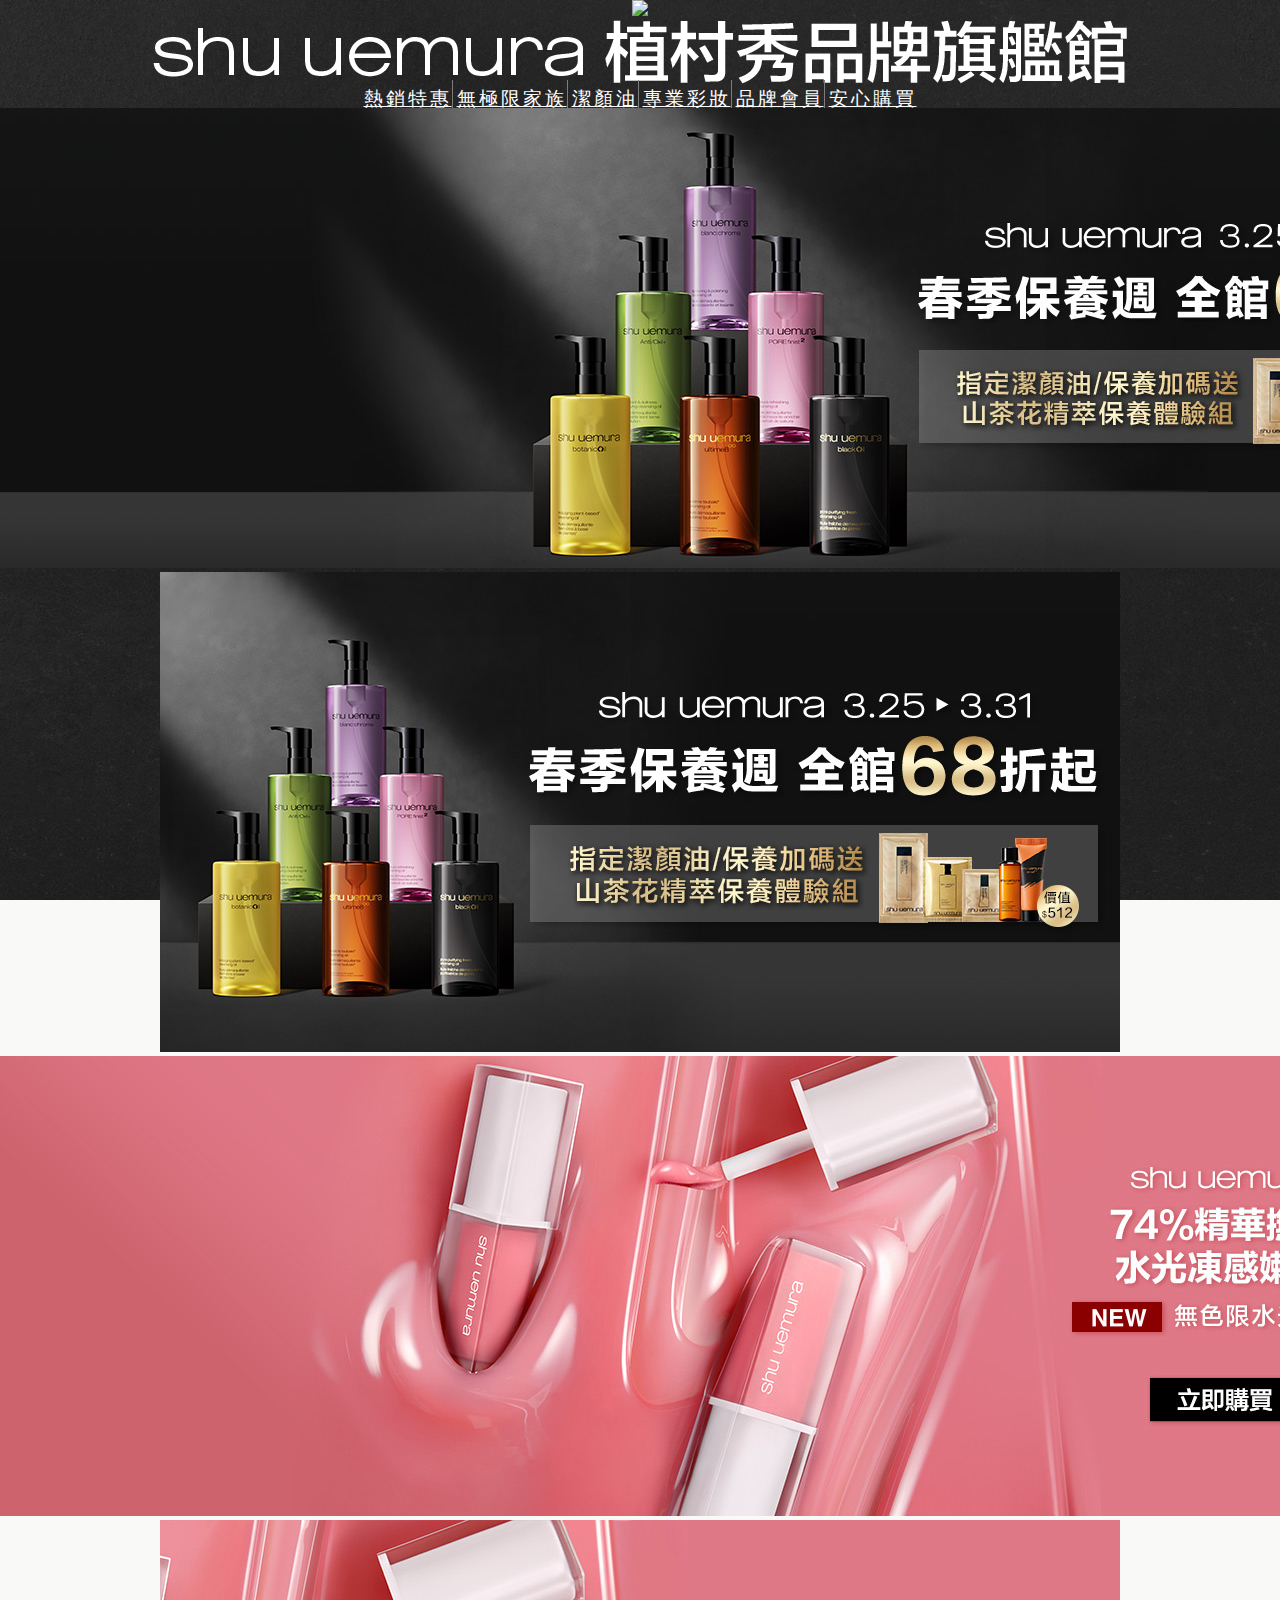
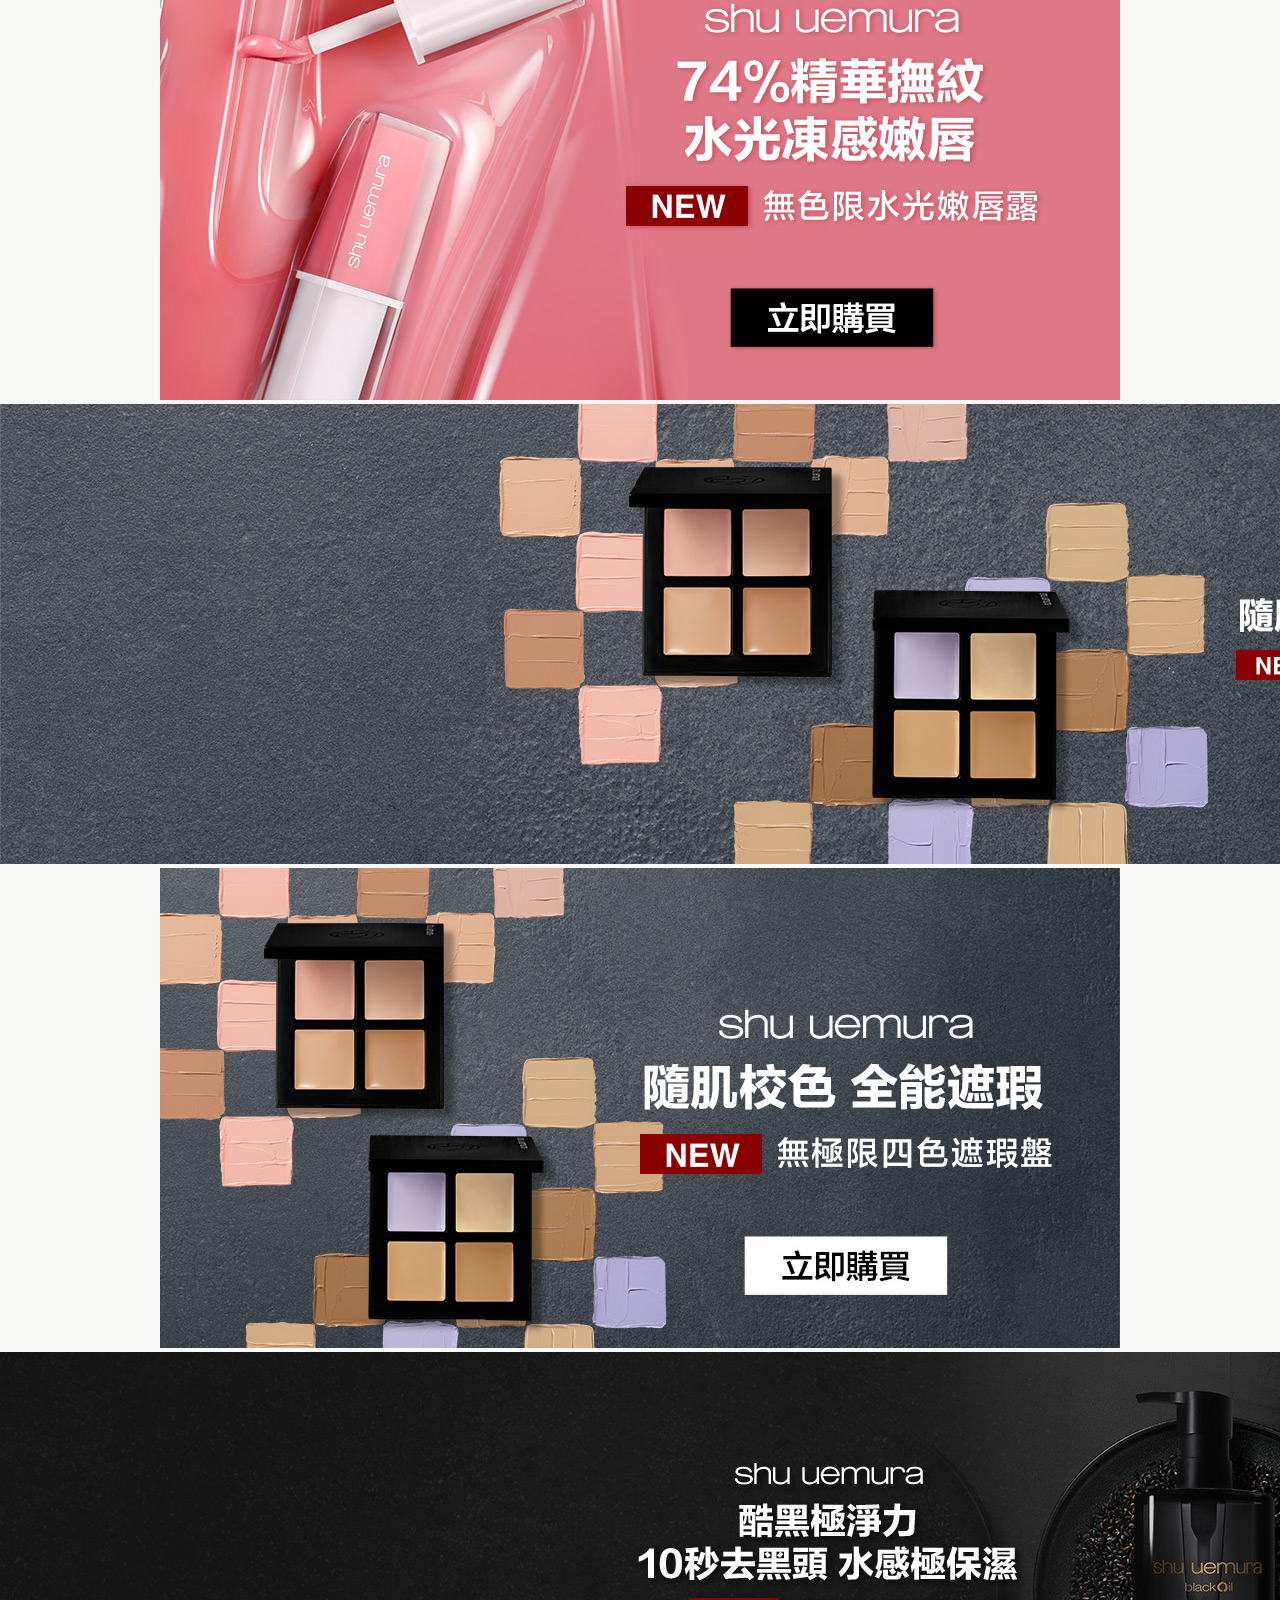
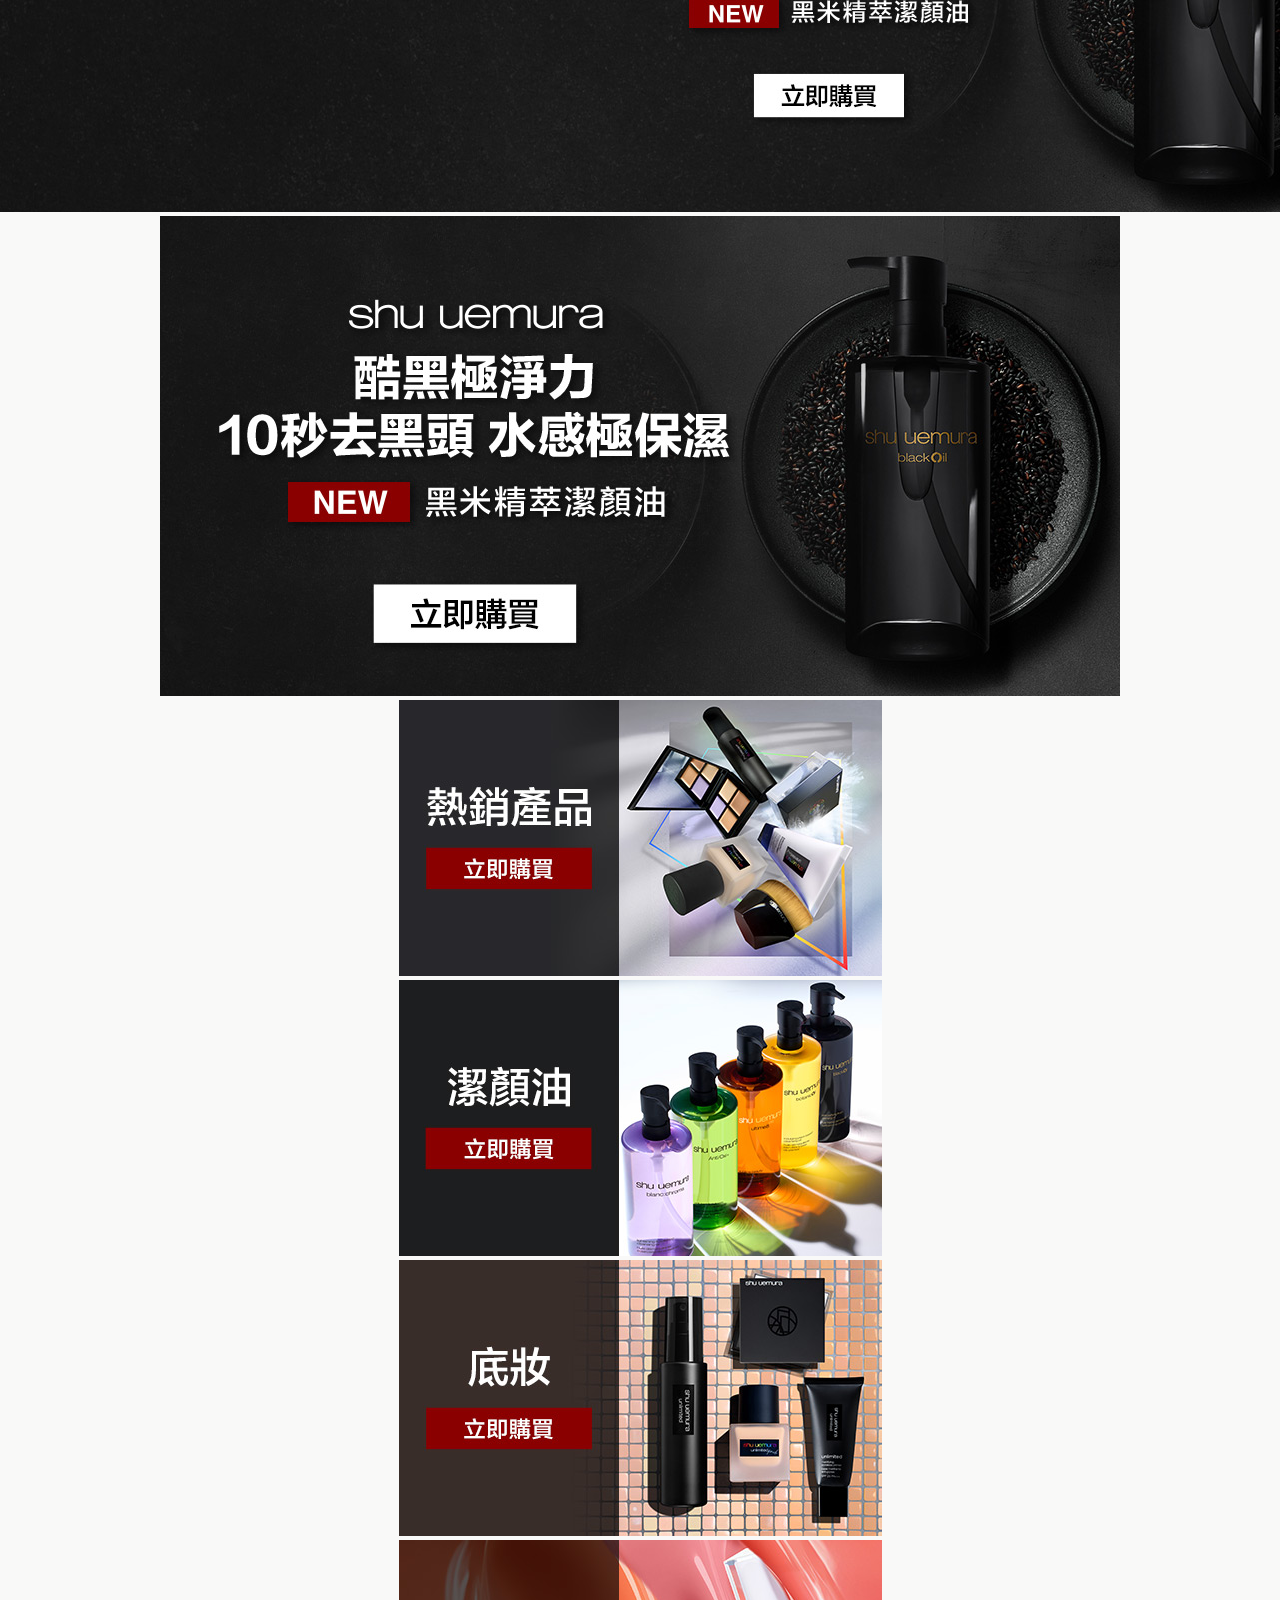
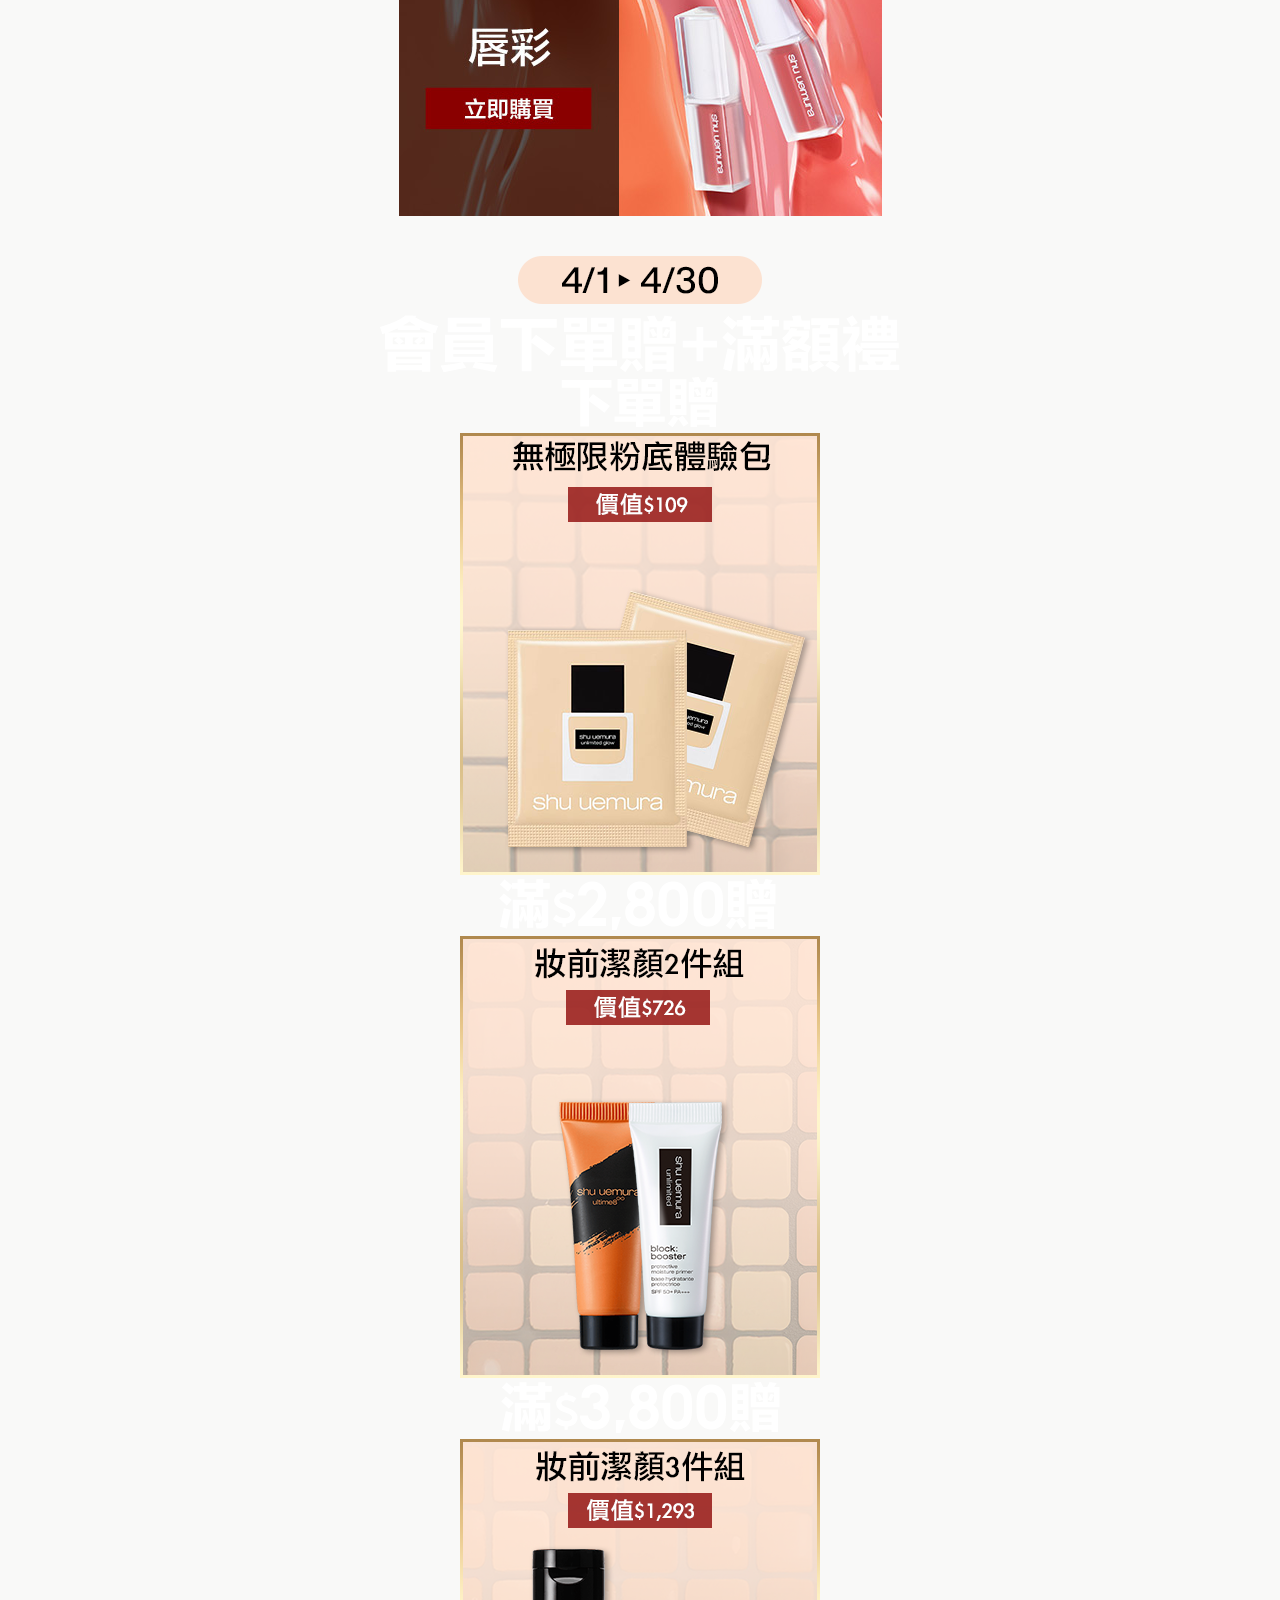
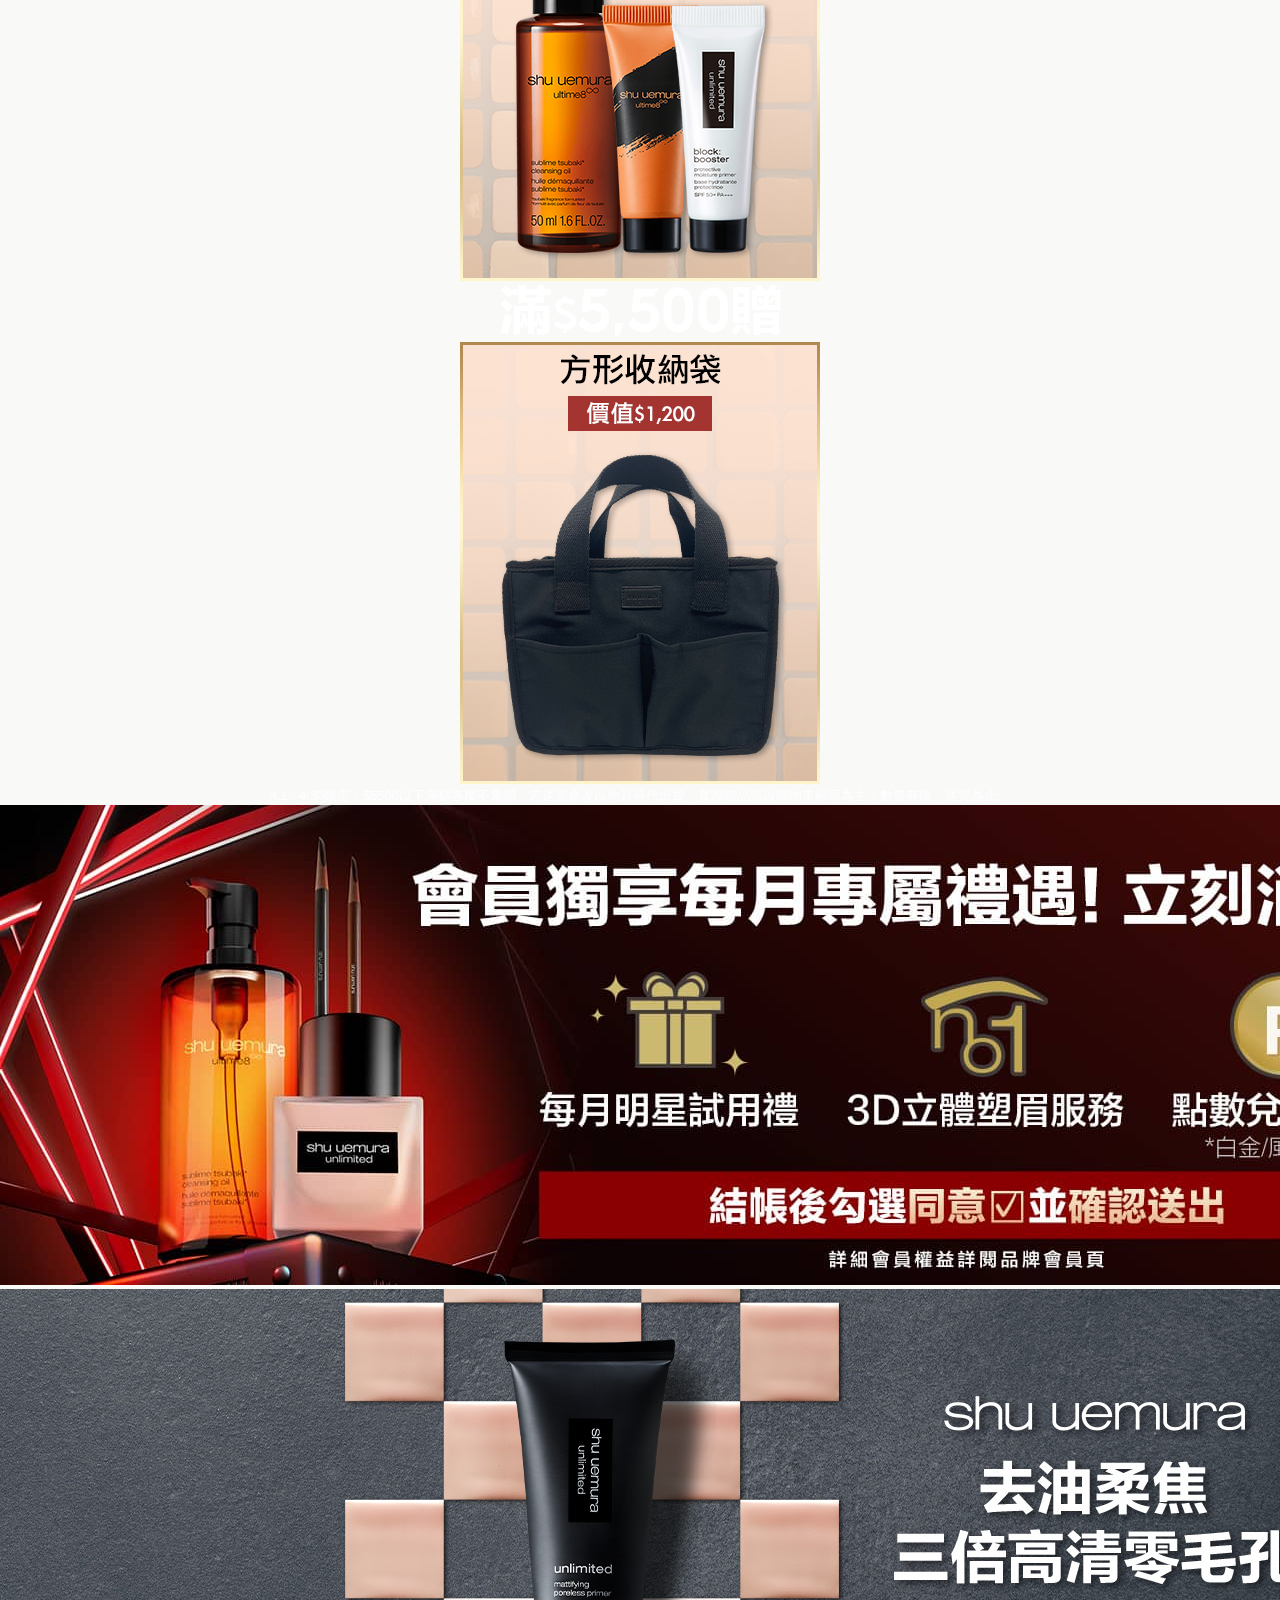
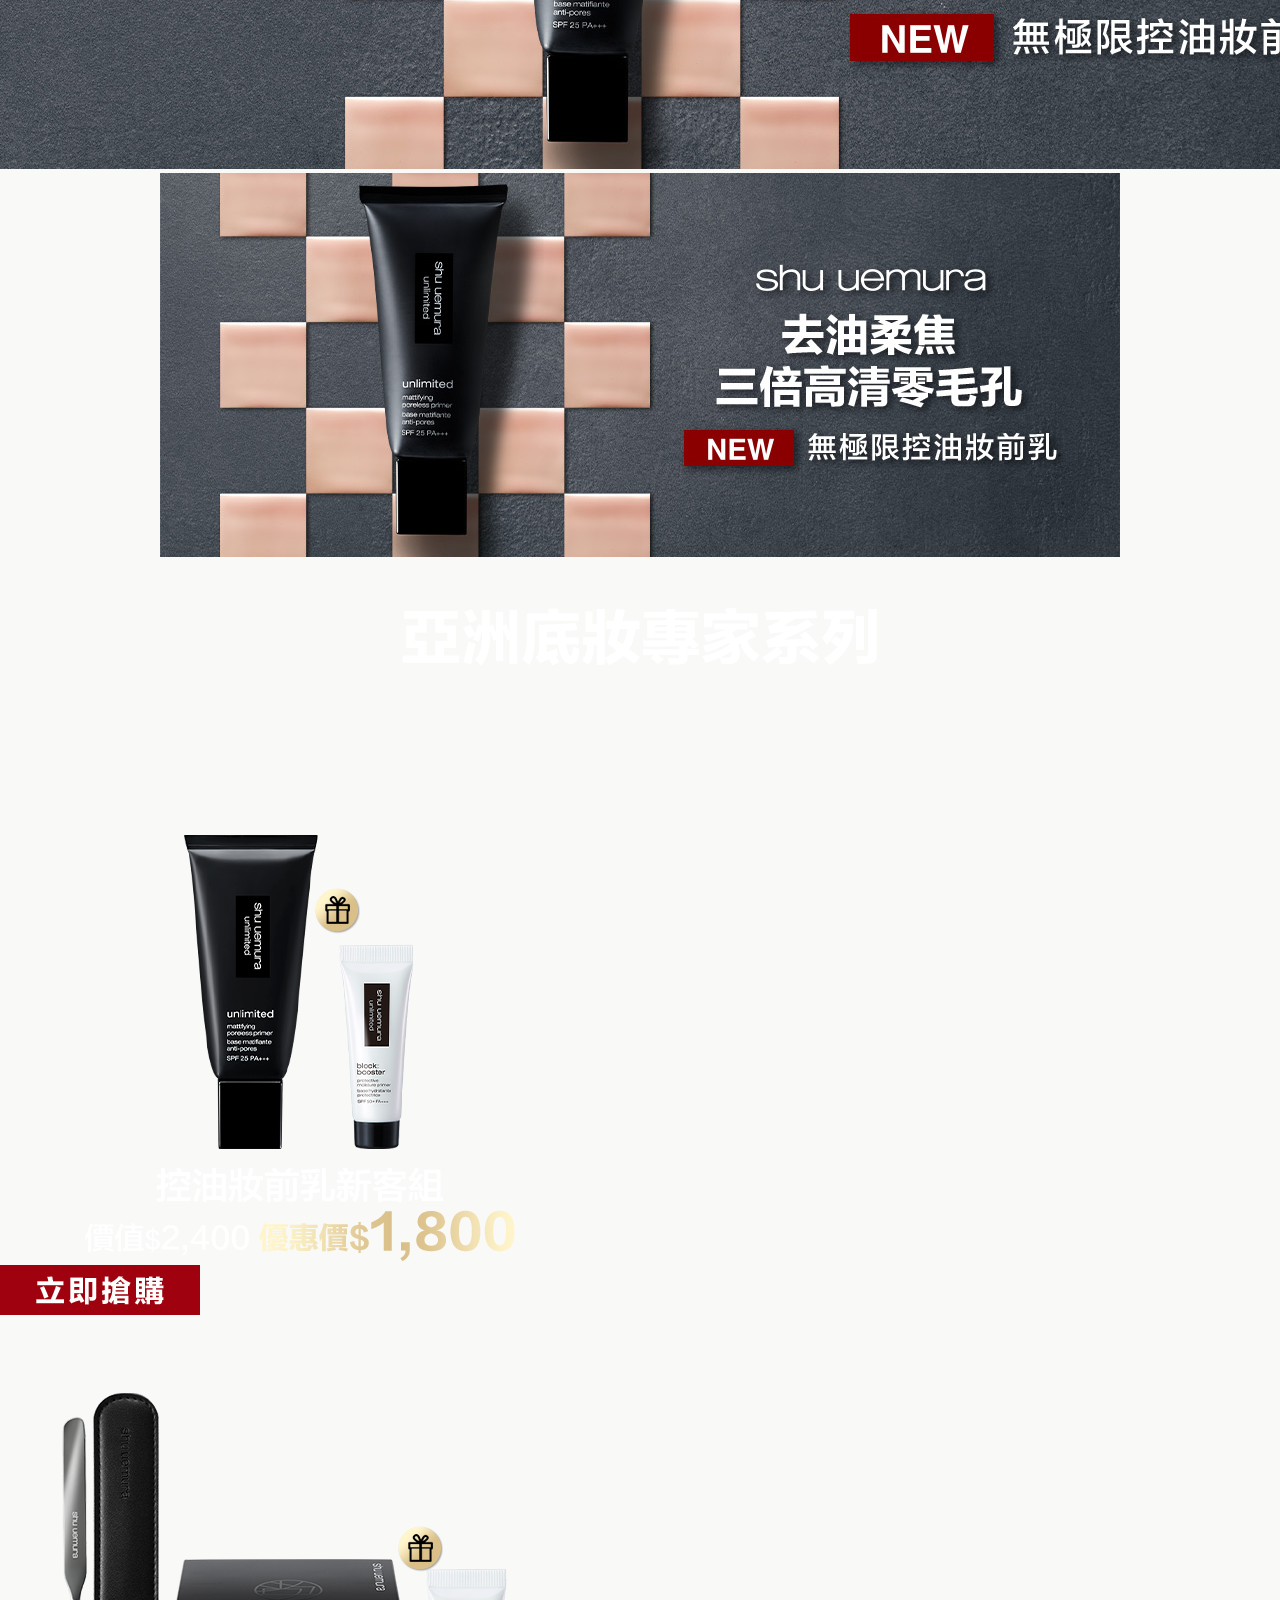
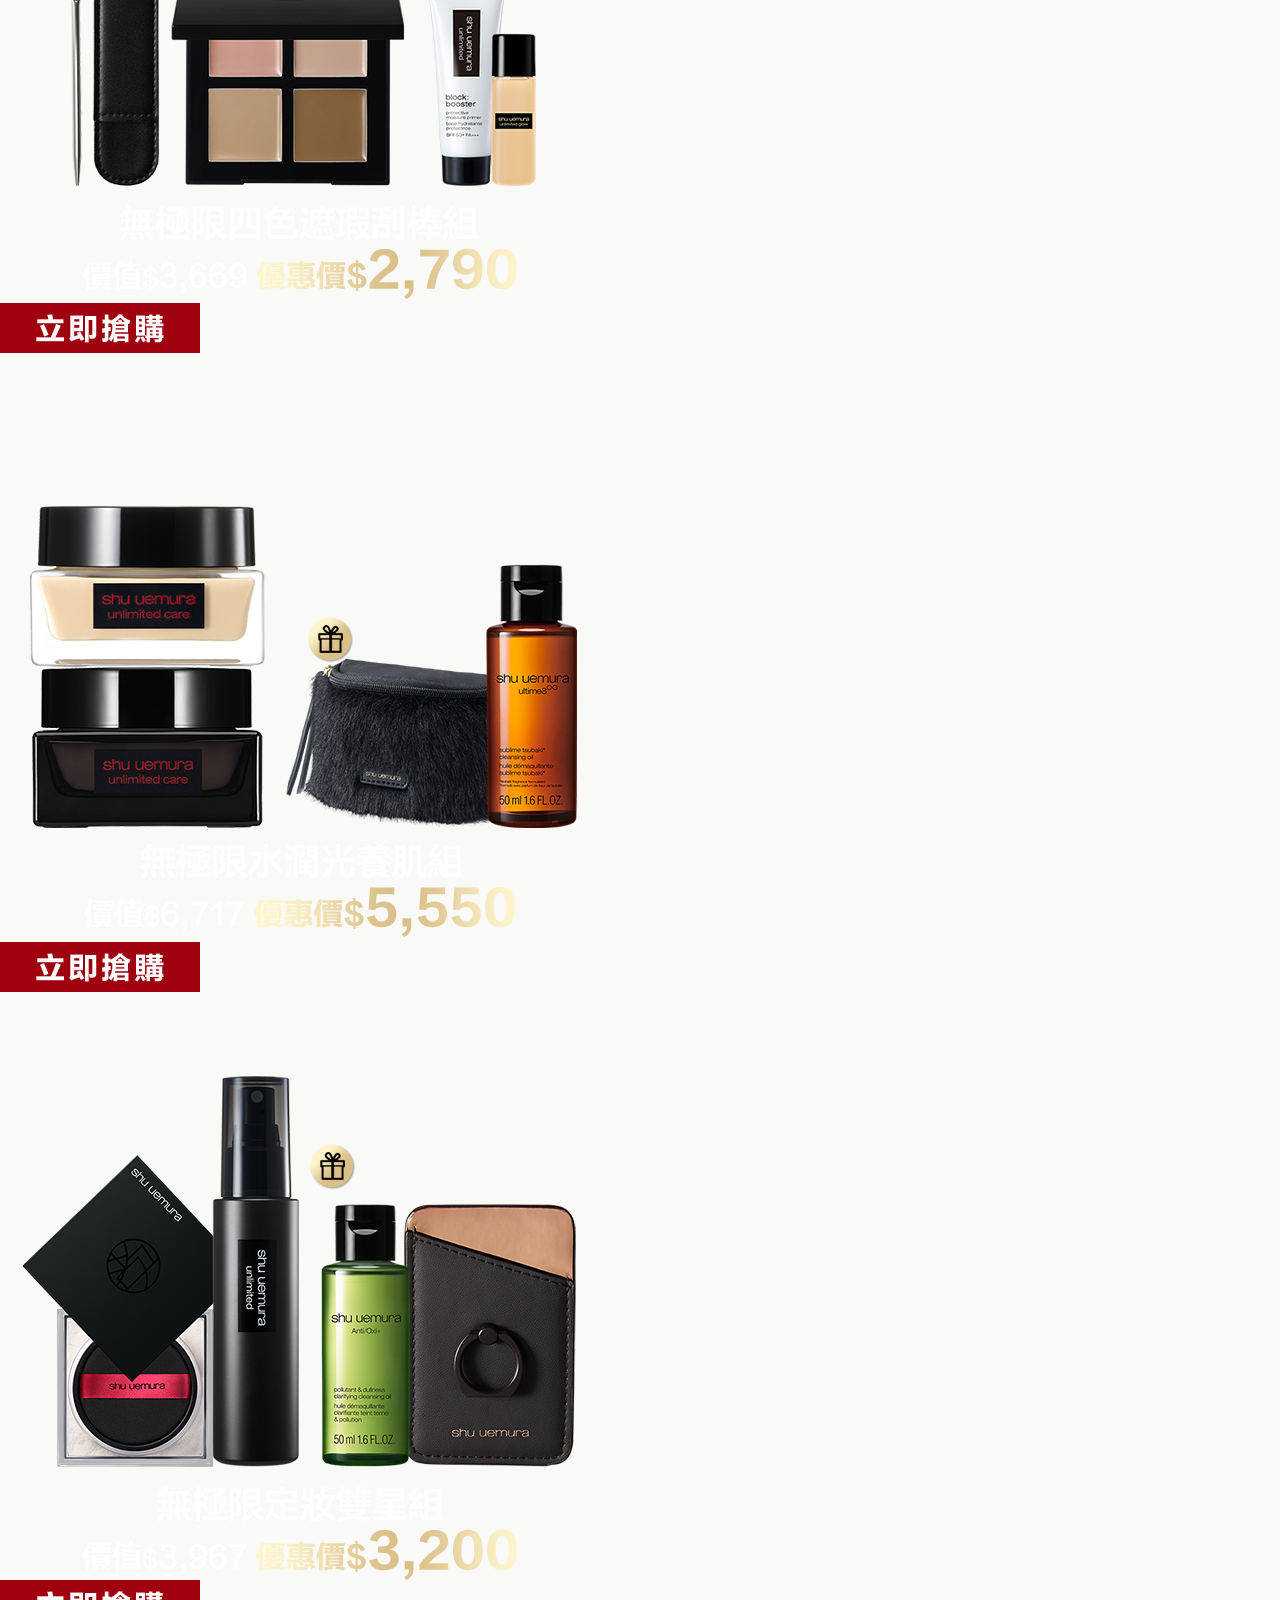
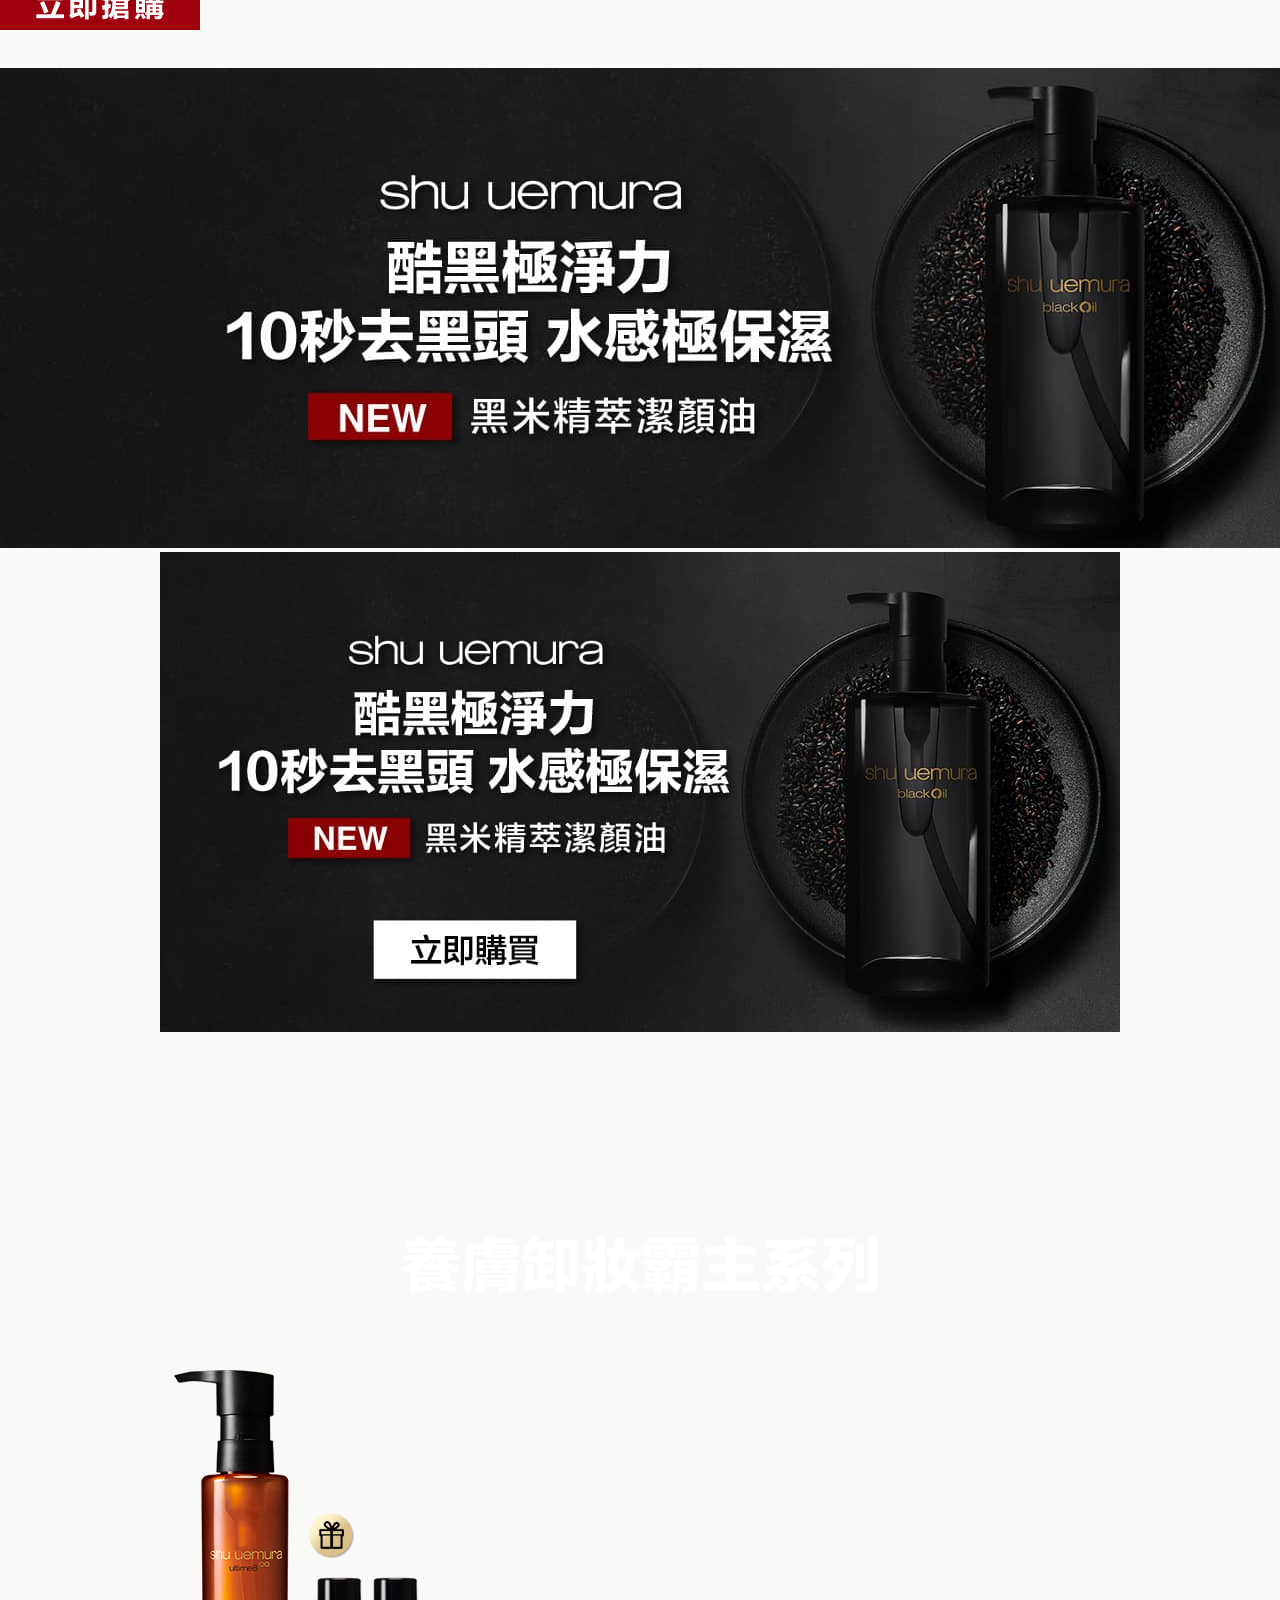
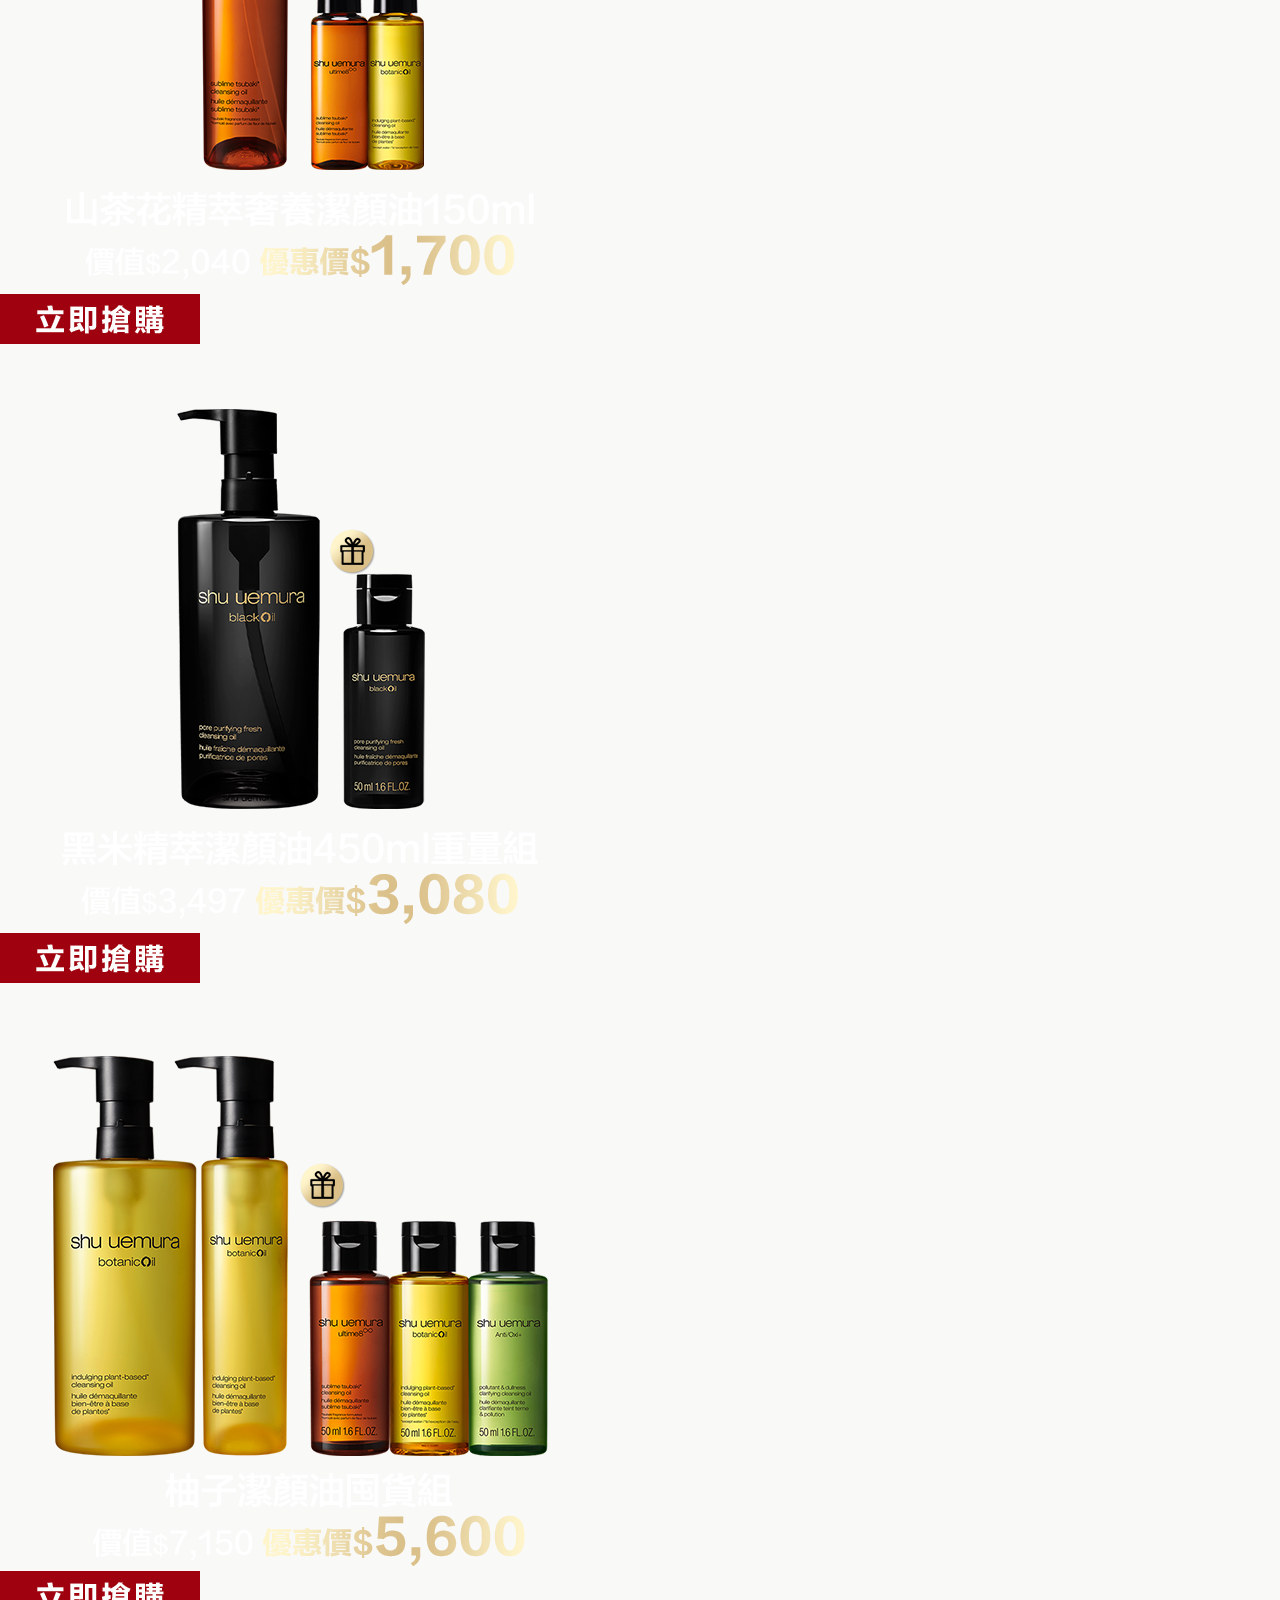
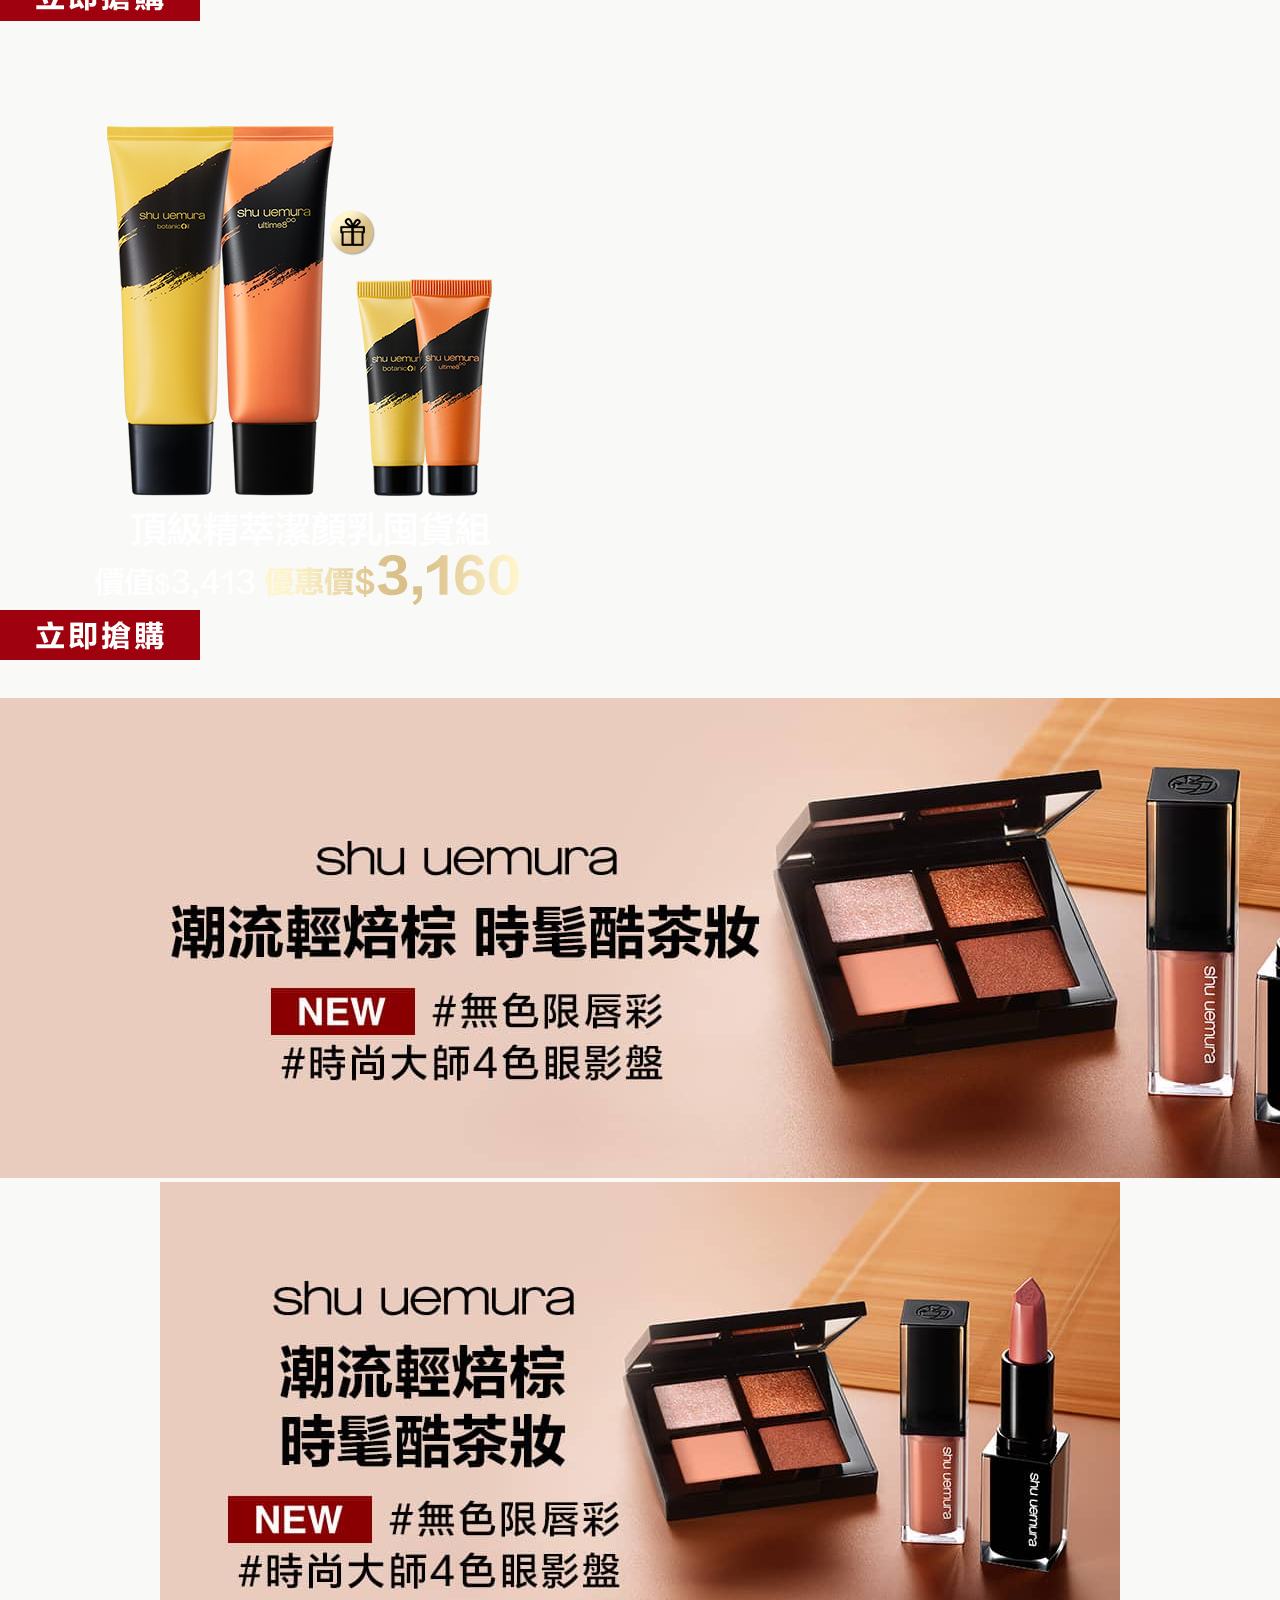
==== commit 5fb535bd: "Add files via upload" ====
--- a/index.html
+++ b/index.html
@@ -189,29 +189,29 @@
                     </div>
                     <div class="w-100"></div>
                     <div class="col-6 p-md-2 p-0">
+                        <a href="https://www.momoshop.com.tw/goods/GoodsDetail.jsp?i_code=12537916" target="_blank"
+                            title="底妝超值組合">
+                            <div class="row">
+                                <img src="images/01foundationA.png" alt="底妝超值組合">
+                            </div>
+                            <div class="row justify-content-center mt-3">
+                                <img src="images/rob.jpg" alt="" class="col-md-4  col-7 SHUscaleAN">
+                            </div>
+                        </a>
+                    </div>
+                    <div class="col-6 p-md-2 p-0">
+                        <a href="https://www.momoshop.com.tw/goods/GoodsDetail.jsp?i_code=12574470" target="_blank"
+                            title="底妝超值組合">
+                            <div class="row">
+                                <img src="images/01foundationB.png" alt="底妝超值組合">
+                            </div>
+                            <div class="row justify-content-center mt-3">
+                                <img src="images/rob.jpg" alt="" class=" col-md-4  col-7 SHUscaleAN">
+                            </div>
+                        </a>
+                    </div>
+                    <div class="col-6 p-md-2 p-0">
                         <a href="https://www.momoshop.com.tw/goods/GoodsDetail.jsp?i_code=12002354" target="_blank"
-                            title="底妝超值組合">
-                            <div class="row">
-                                <img src="images/01foundationA.png" alt="底妝超值組合">
-                            </div>
-                            <div class="row justify-content-center mt-3">
-                                <img src="images/rob.jpg" alt="" class="col-md-4  col-7 SHUscaleAN">
-                            </div>
-                        </a>
-                    </div>
-                    <div class="col-6 p-md-2 p-0">
-                        <a href="https://www.momoshop.com.tw/goods/GoodsDetail.jsp?i_code=12574473" target="_blank"
-                            title="底妝超值組合">
-                            <div class="row">
-                                <img src="images/01foundationB.png" alt="底妝超值組合">
-                            </div>
-                            <div class="row justify-content-center mt-3">
-                                <img src="images/rob.jpg" alt="" class=" col-md-4  col-7 SHUscaleAN">
-                            </div>
-                        </a>
-                    </div>
-                    <div class="col-6 p-md-2 p-0">
-                        <a href="https://www.momoshop.com.tw/goods/GoodsDetail.jsp?i_code=12574470" target="_blank"
                             title="底妝超值組合">
                             <div class="row">
                                 <img src="images/01foundationC.png" alt="底妝超值組合">
@@ -282,7 +282,7 @@
                         </a>
                     </div>
                     <div class="col-6 p-md-2 p-0">
-                        <a href="https://www.momoshop.com.tw/goods/GoodsDetail.jsp?i_code=11657478" target="_blank"
+                        <a href="https://www.momoshop.com.tw/goods/GoodsDetail.jsp?i_code=10183586" target="_blank"
                             title="潔顏油超值組合">
                             <div class="row">
                                 <img src="images/02oilC.png" alt="潔顏油超值組合">
@@ -328,31 +328,31 @@
                     </div>
                     <div class="w-100"></div>
                     <div class="col-6 p-md-2 p-0">
+                        <a href="https://www.momoshop.com.tw/goods/GoodsDetail.jsp?i_code=12537921" target="_blank"
+                            title="彩妝超值組合">
+                            <div class="row">
+                                <img src="images/03lipA.png" alt="彩妝超值組合">
+                            </div>
+                            <div class="row justify-content-center mt-3">
+                                <img src="images/rob.jpg" alt="" class=" col-md-4  col-7 SHUscaleAN">
+                            </div>
+                        </a>
+                    </div>
+                    <div class="col-6 p-md-2 p-0">
+                        <a href="https://www.momoshop.com.tw/goods/GoodsDetail.jsp?i_code=11795258" target="_blank"
+                            title="彩妝超值組合">
+                            <div class="row">
+                                <img src="images/03lipB.png" alt="彩妝超值組合">
+                            </div>
+                            <div class="row justify-content-center mt-3">
+                                <img src="images/rob.jpg" alt="" class=" col-md-4  col-7 SHUscaleAN">
+                            </div>
+                        </a>
+                    </div>
+                    <div class="col-6 p-md-2 p-0">
                         <a href="https://www.momoshop.com.tw/goods/GoodsDetail.jsp?i_code=7243014" target="_blank"
                             title="彩妝超值組合">
                             <div class="row">
-                                <img src="images/03lipA.png" alt="彩妝超值組合">
-                            </div>
-                            <div class="row justify-content-center mt-3">
-                                <img src="images/rob.jpg" alt="" class=" col-md-4  col-7 SHUscaleAN">
-                            </div>
-                        </a>
-                    </div>
-                    <div class="col-6 p-md-2 p-0">
-                        <a href="https://www.momoshop.com.tw/goods/GoodsDetail.jsp?i_code=11795258" target="_blank"
-                            title="彩妝超值組合">
-                            <div class="row">
-                                <img src="images/03lipB.png" alt="彩妝超值組合">
-                            </div>
-                            <div class="row justify-content-center mt-3">
-                                <img src="images/rob.jpg" alt="" class=" col-md-4  col-7 SHUscaleAN">
-                            </div>
-                        </a>
-                    </div>
-                    <div class="col-6 p-md-2 p-0">
-                        <a href="https://www.momoshop.com.tw/goods/GoodsDetail.jsp?i_code=12574475" target="_blank"
-                            title="彩妝超值組合">
-                            <div class="row">
                                 <img src="images/03lipC.png" alt="彩妝超值組合">
                             </div>
                             <div class="row justify-content-center mt-3">
@@ -361,7 +361,7 @@
                         </a>
                     </div>
                     <div class="col-6 p-md-2 p-0">
-                        <a href="https://www.momoshop.com.tw/goods/GoodsDetail.jsp?i_code=12565620" target="_blank"
+                        <a href="https://www.momoshop.com.tw/goods/GoodsDetail.jsp?i_code=11413720" target="_blank"
                             title="彩妝超值組合">
                             <div class="row">
                                 <img src="images/03lipD.png" alt="彩妝超值組合">
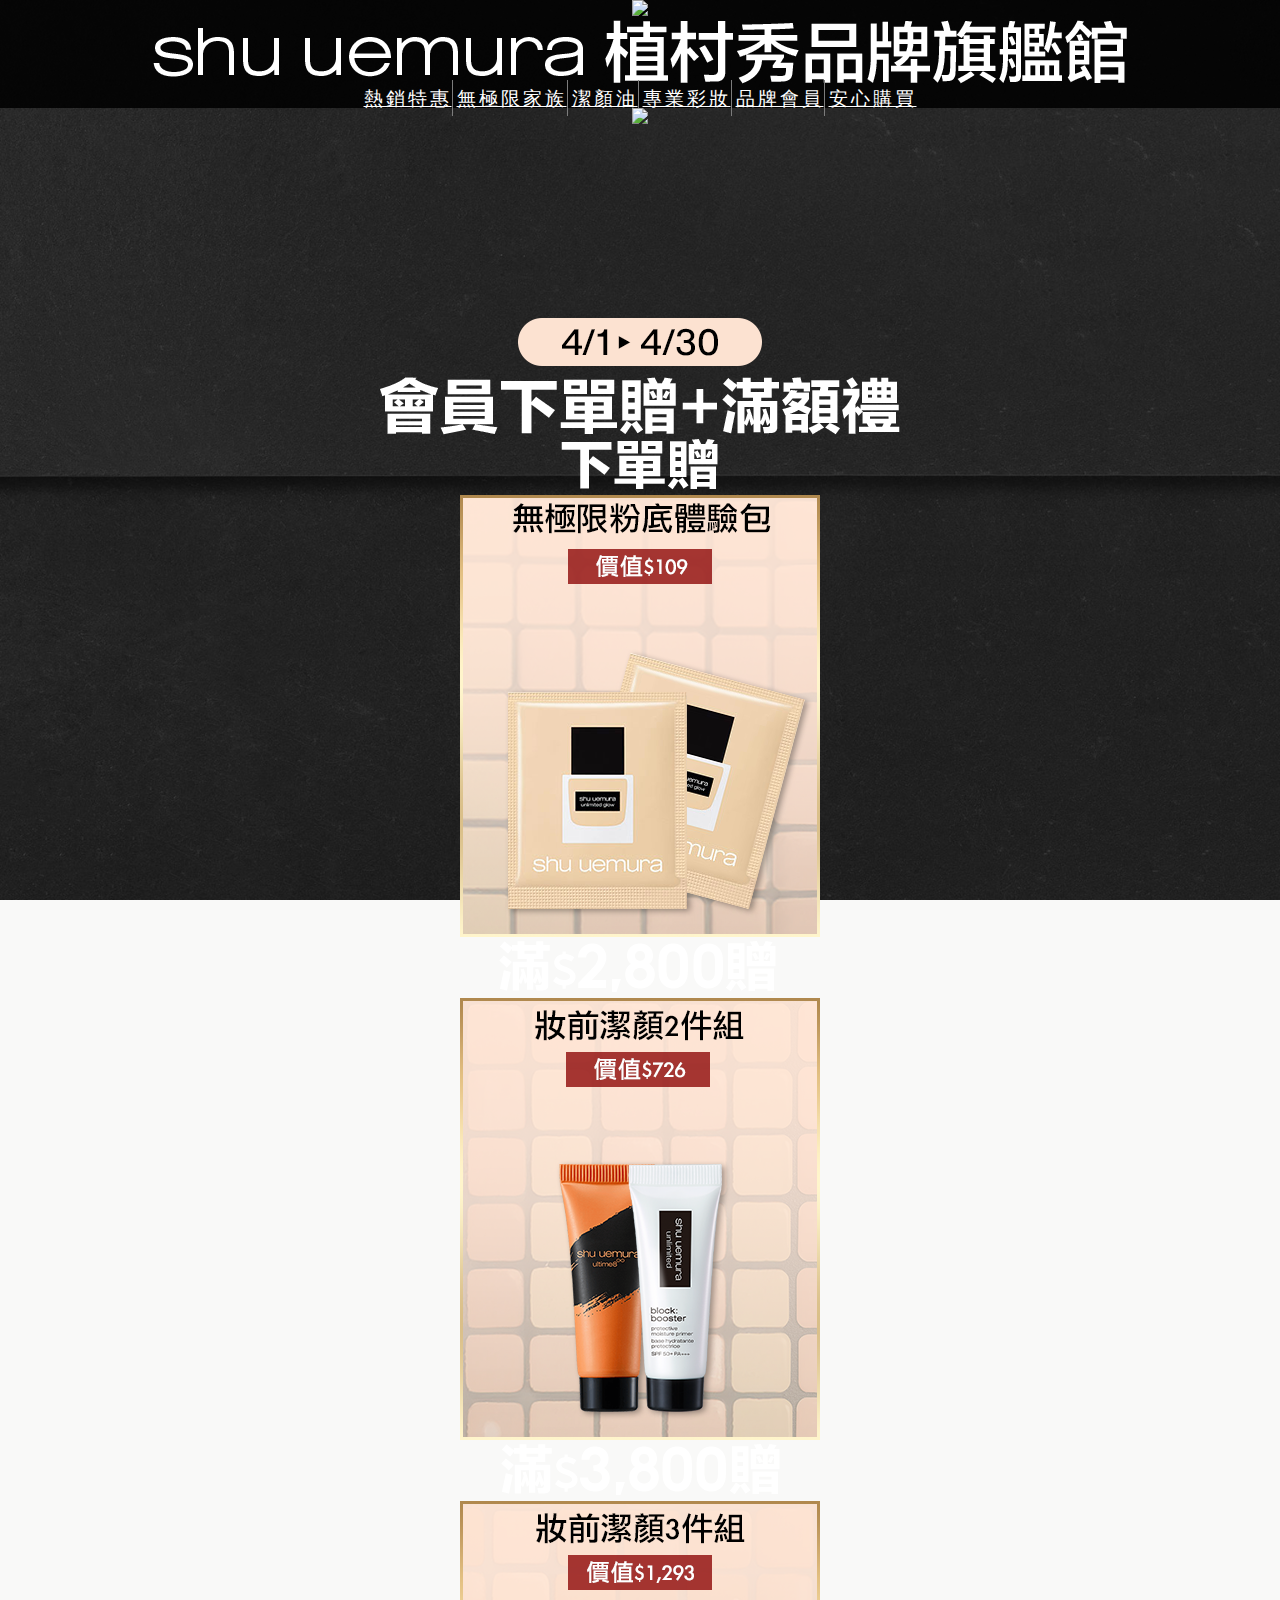
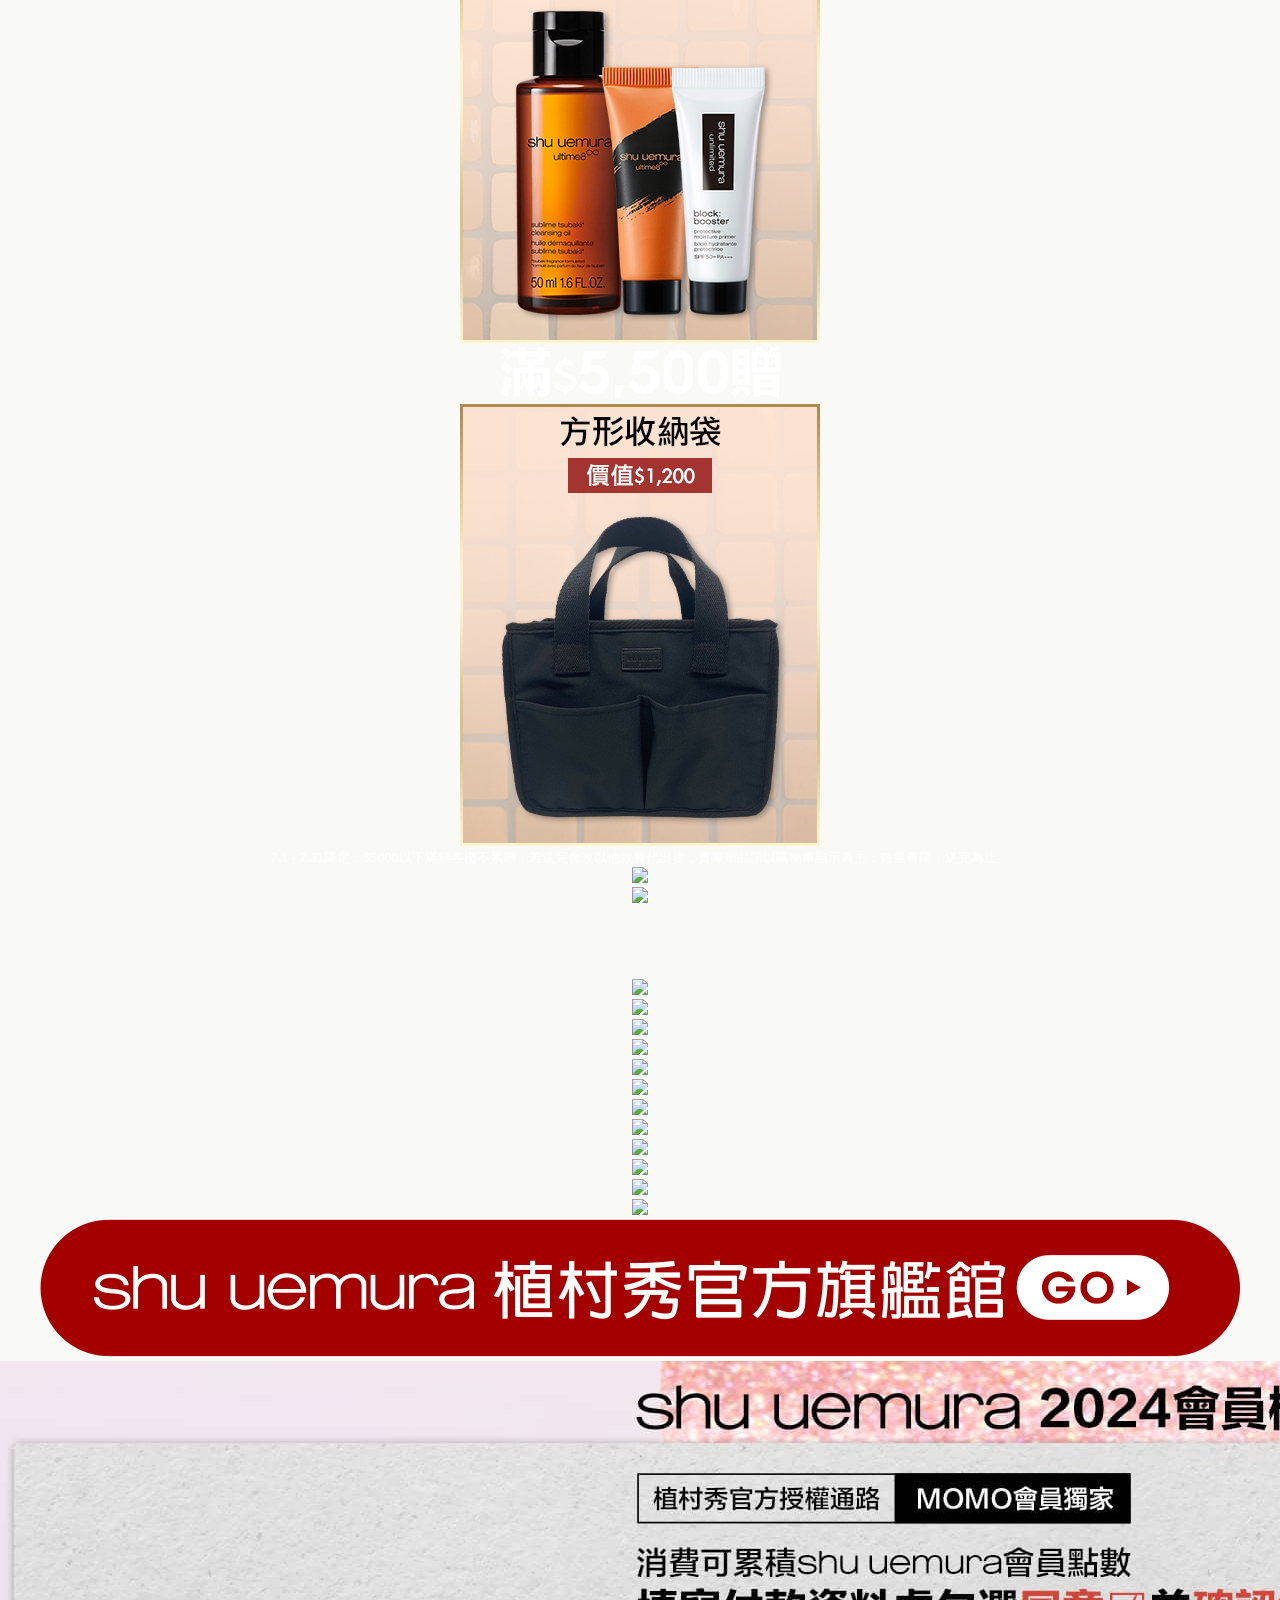
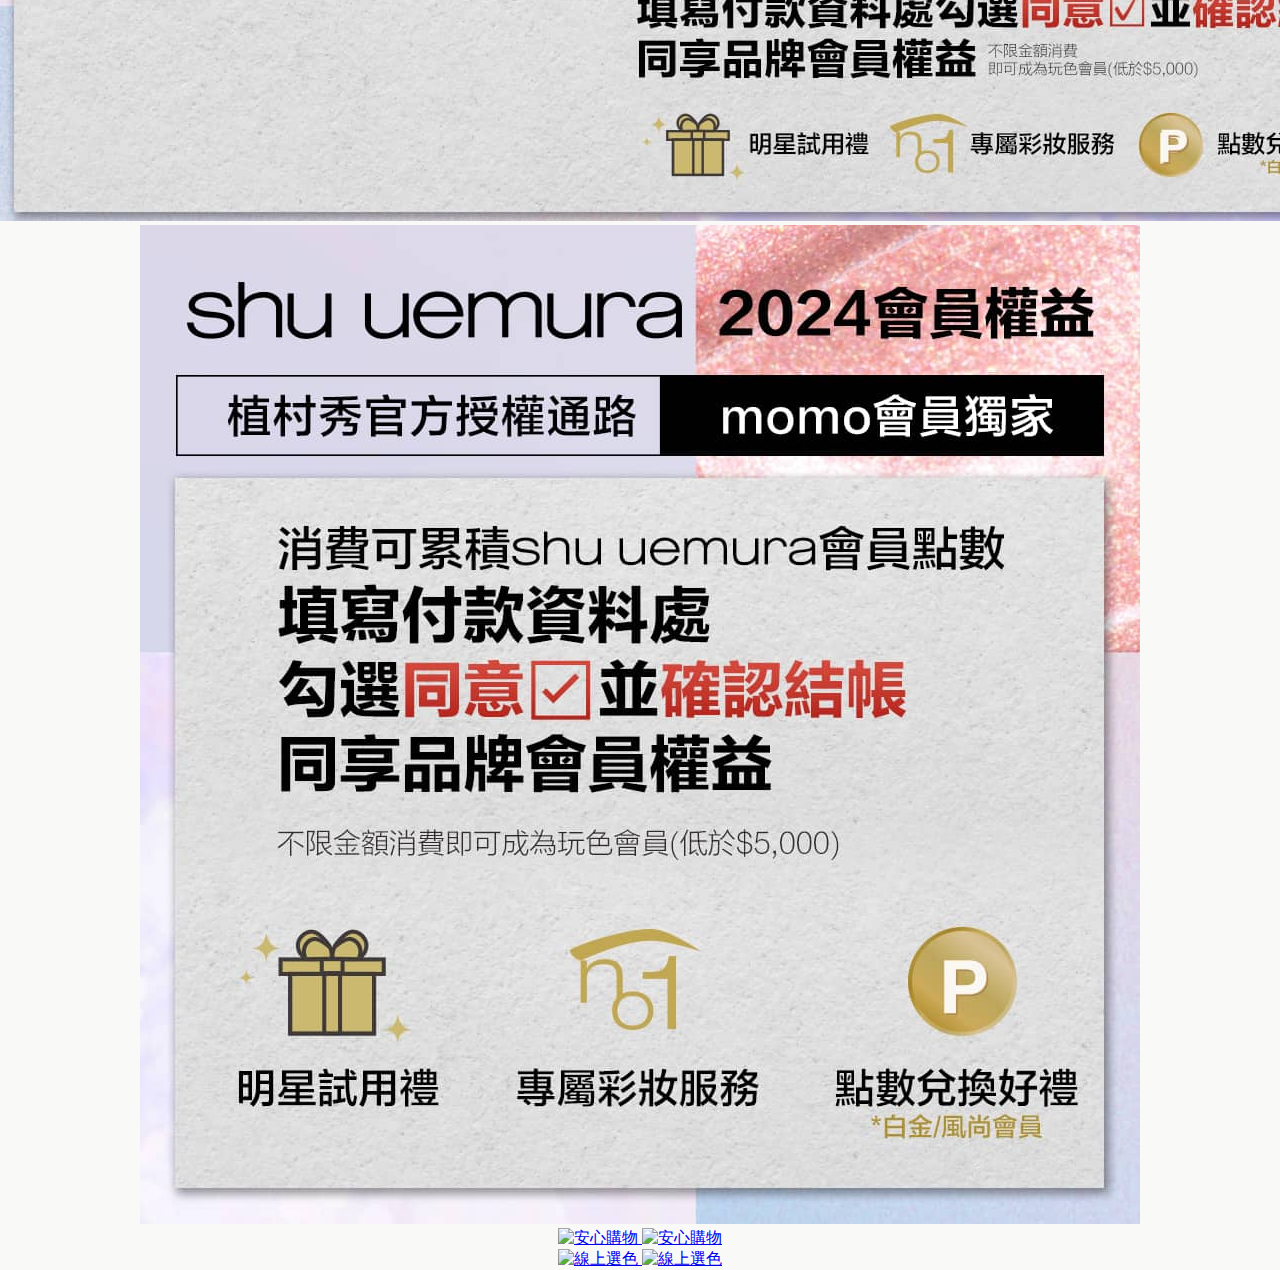
==== commit 180052a7: "Add files via upload" ====
--- a/index.html
+++ b/index.html
@@ -15,9 +15,9 @@
     <link rel="stylesheet" href="images/Layout.css"><!-- momo設計使用 勿更動 -->
     <link rel="stylesheet" href="images/style_SHU.css">
     <title>shu uemura植村秀,品牌旗艦-momo購物網</title>
-    <!-- SHUEDM 28 -->
+    <!-- SHUEDM 0708 -->
 </head>
-<!-- data-TimeSwitch_test="2023/11/07"-->
+<!-- data-TimeSwitch_test="2024/06/01"-->
 
 <body>
     <div><img src="images/topBtn.png" onclick="topFunction()" id="SHUScrolltoTopBtn"
@@ -26,7 +26,7 @@
         <div class="momoStyle_mainArea">
             <!-------------網頁內容從這邊開始------------>
             <!-------------選單 ------------>
-            <div class="container-fluid Area2000 " style="background-color: #00000000;">
+            <div class="container-fluid Area2000 " style="background-color: #000000dd;">
                 <div class="row justify-content-center">
                     <div class="col-md-1 col-2 p-md-4 p-2">
                         <img src="images/shuuemura-stamp-W.png">
@@ -60,330 +60,150 @@
 
 
             </div>
-            <!-- 輪播 -->
-            <div class="Area Area2000 SHUswiper" style="position: relative; overflow: hidden">
-                <div class="swiper-wrapper">
-
-                    <div class="swiper-slide SHUpromoteBN">
-
-                        <a href="https://www.momoshop.com.tw/category/DgrpCategory.jsp?d_code=2141800043&p_orderType=4&showType=chessboardType"
-                            target="_blank" title="熱銷商品" style="display:none;"
-                            data-TimeSwitch_start="2024/03/25 00:00:00" data-TimeSwitch_end="2024/03/31 23:59:59"
-                            data-TimeSwitch_Myswitch="1">
-                            <img src="images/00navC-2531.jpg" alt="熱銷商品" class="momoStyle_lazyload d-none d-md-block">
-                            <img src="images/00navC-2531m.jpg" alt="熱銷商品" class="momoStyle_lazyload d-md-none d-block">
-                        </a>
-                        <a href="https://www.momoshop.com.tw/category/DgrpCategory.jsp?d_code=2141800043&p_orderType=4&showType=chessboardType"
-                            target="_blank" title="熱銷商品" style="display:none;"
-                            data-TimeSwitch_start="2024/03/18 00:00:00" data-TimeSwitch_end="2024/03/24 23:59:59"
-                            data-TimeSwitch_Myswitch="1">
-                            <img src="images/00navC-1824.jpg" alt="熱銷商品" class="momoStyle_lazyload d-none d-md-block">
-                            <img src="images/00navC-1824m.jpg" alt="熱銷商品" class="momoStyle_lazyload d-md-none d-block">
-                        </a>
-                    </div>
-                    <div class="swiper-slide">
-                        <a href="https://www.momoshop.com.tw/category/DgrpCategory.jsp?d_code=2141800018&p_orderType=6&showType=chessboardType"
-                            target="_blank" title="無色限水光嫩唇露">
-                            <img src="images/00navC-lip.jpg" alt="無色限水光嫩唇露"
-                                class="momoStyle_lazyload d-none d-md-block">
-                            <img src="images/00navC-lipm.jpg" alt="無色限水光嫩唇露"
-                                class="momoStyle_lazyload d-md-none d-block">
-                        </a>
-                    </div>
-                    <div class="swiper-slide">
-                        <a href="https://www.momoshop.com.tw/goods/GoodsDetail.jsp?i_code=12537914&str_category_code=2141800020&sourcePageType=4"
-                            target="_blank" title="無極限四色遮瑕盤">
-                            <img src="images/00navC-QC.jpg" alt="無極限四色遮瑕盤" class="momoStyle_lazyload d-none d-md-block">
-                            <img src="images/00navC-QCm.jpg" alt="無極限四色遮瑕盤"
-                                class="momoStyle_lazyload d-md-none d-block">
-                        </a>
-                    </div>
-                    <div class="swiper-slide">
-                        <a href="https://www.momoshop.com.tw/category/DgrpCategory.jsp?d_code=2141800093&p_orderType=4&showType=chessboardType"
-                            target="_blank" title="黑米精萃潔顏油">
-                            <img src="images/00navC-BO.jpg" alt="黑米精萃潔顏油" class="momoStyle_lazyload d-none d-md-block">
-                            <img src="images/00navC-BOm.jpg" alt="黑米精萃潔顏油" class="momoStyle_lazyload d-md-none d-block">
-                        </a>
-                    </div>
-                </div>
-
-
-                <div class="swiper-pagination"></div>
-
-            </div>
-            <!-- 輪播end -->
-
-            <!-- 4分類animate__slideInUp animate__animated  d-md-block -->
-            <div class="container-fluid Area Area2000   d-none  d-md-block">
-                <div class="row">
-                    <div class="col-3 p-md-3 p-0 SHUImageAN">
-                        <a href="https://www.momoshop.com.tw/category/DgrpCategory.jsp?d_code=2141800043&p_orderType=4"
-                            target="_blank" title="熱銷產品">
-                            <img src="images/btn1_hot.jpg" alt="熱銷產品"></a>
-                    </div>
-                    <div class="col-3 p-md-3 p-0 SHUImageAN">
-                        <a href="https://www.momoshop.com.tw/category/DgrpCategory.jsp?d_code=2141800093&p_orderType=4"
-                            target="_blank" title="潔顏油">
-                            <img src="images/btn2_oil.jpg" alt="潔顏油"></a>
-                    </div>
-                    <div class="col-3 p-md-3 p-0 SHUImageAN">
-                        <a href="https://www.momoshop.com.tw/category/DgrpCategory.jsp?d_code=2141800094&p_orderType=4"
-                            target="_blank" title="底妝">
-                            <img src="images/btn3_foundation.jpg" alt="底妝"></a>
-                    </div>
-                    <div class="col-3 p-md-3 p-0 SHUImageAN">
-                        <a href="https://www.momoshop.com.tw/category/DgrpCategory.jsp?d_code=2141800018&p_orderType=1"
-                            target="_blank" title="唇彩">
-                            <img src="images/btn4_lip.jpg" alt="唇彩"></a>
-                    </div>
-                </div>
-            </div>
-
-            <!-- 4分類 -->
-            <!--- plv -->
             <div class="container Area Area1220 ">
-                <div class="row justify-content-center">
-                    <div class="col-md-6 col-12 col-sm-10 SHUcategorytitle py-3">
-                        <img src="images/00bonustitle.png" alt="無極限的滿額好禮">
-                    </div>
-                    <div class="w-100"></div>
-                    <div class=" col p-md-2 p-0 mx-1 SHUPositionAN ">
-                        <img src="images/00bonusA.png" alt="無極限的滿額好禮">
-                    </div>
-                    <div class=" col p-md-2 p-0 mr-1 SHUPositionAN ">
-                        <img src="images/00bonusB.png" alt="無極限的滿額好禮">
-                    </div>
-                    <div class=" col p-md-2 p-0 mr-1 SHUPositionAN ">
-                        <img src="images/00bonusC.png" alt="無極限的滿額好禮">
-                    </div>
-                    <div class="col p-md-2 p-0 mr-1 SHUPositionAN ">
-                        <img src="images/00bonusD.png" alt="無極限的滿額好禮">
-                    </div>
-                    <div class="w-100"></div>
-                    <div class="col safeText my-md-4 my-2" >
-                        4.1 - 4.30限定；$5500以下滿額各檻不累贈，若送完會改以他款替代出貨，實際贈品請以購物車顯示為主；數量有限，送完為止。
-                    </div>
-                </div>
-                <div class="row justify-content-cente pb-md-5 pb-4">
-                    <div class="col p-0">
-                        <a href="https://www.momoshop.com.tw/edm/cmmedm.jsp?npn=1vEKrCihSOJn&n=1" target="_blank"
-                            title="會員權益">
-                            <img src="images/00MBBN.jpg" alt="會員權益"></a>
-                    </div>
-                </div>
-            </div>
-            <!--- plv -->
-            <div class="container Area Area1220 px-0">
-                <!--- foundation -->
-                <div class="row justify-content-center">
-                    <div class="col p-0">
-                        <a href="https://www.momoshop.com.tw/category/DgrpCategory.jsp?d_code=2141800094&p_orderType=4&showType=chessboardType"
-                            target="_blank" title="無極限水潤光粉底霜新上市">
-                            <img src="images/01foundation_BN.jpg" alt="保濕服貼一擦平毛孔" class="d-none d-md-block">
-                            <img src="images/01foundation_BNm.jpg" alt="保濕服貼一擦平毛孔" class="d-md-none d-block"></a>
-                    </div>
-                </div>
-                <div class="row justify-content-center align-items-center pb-md-5 pb-4 px-md-5 px-1">
-                    <div class="col-md-6 col-12 col-sm-10 SHUcategorytitle py-3"><img
-                            src="images/01foundation_title.png" alt="">
-                    </div>
-                    <div class="w-100"></div>
-                    <div class="col-6 p-md-2 p-0">
-                        <a href="https://www.momoshop.com.tw/goods/GoodsDetail.jsp?i_code=12537916" target="_blank"
-                            title="底妝超值組合">
-                            <div class="row">
-                                <img src="images/01foundationA.png" alt="底妝超值組合">
-                            </div>
-                            <div class="row justify-content-center mt-3">
-                                <img src="images/rob.jpg" alt="" class="col-md-4  col-7 SHUscaleAN">
-                            </div>
-                        </a>
-                    </div>
-                    <div class="col-6 p-md-2 p-0">
-                        <a href="https://www.momoshop.com.tw/goods/GoodsDetail.jsp?i_code=12574470" target="_blank"
-                            title="底妝超值組合">
-                            <div class="row">
-                                <img src="images/01foundationB.png" alt="底妝超值組合">
-                            </div>
-                            <div class="row justify-content-center mt-3">
-                                <img src="images/rob.jpg" alt="" class=" col-md-4  col-7 SHUscaleAN">
-                            </div>
-                        </a>
-                    </div>
-                    <div class="col-6 p-md-2 p-0">
-                        <a href="https://www.momoshop.com.tw/goods/GoodsDetail.jsp?i_code=12002354" target="_blank"
-                            title="底妝超值組合">
-                            <div class="row">
-                                <img src="images/01foundationC.png" alt="底妝超值組合">
-                            </div>
-                            <div class="row justify-content-center mt-3">
-                                <img src="images/rob.jpg" alt="" class=" col-md-4  col-7 SHUscaleAN">
-                            </div>
-                        </a>
-                    </div>
-                    <div class="col-6 p-md-2 p-0">
-                        <a href="https://www.momoshop.com.tw/goods/GoodsDetail.jsp?i_code=11599339" target="_blank"
-                            title="底妝超值組合">
-                            <div class="row">
-                                <img src="images/01foundationD.png" alt="底妝超值組合">
-                            </div>
-                            <div class="row justify-content-center mt-3">
-                                <img src="images/rob.jpg" alt="" class=" col-md-4  col-7 SHUscaleAN">
-                            </div>
-                        </a>
-                    </div>
-
-                </div>
-                <!--- foundation -->
-                <!--- oil -->
-                <div class="row justify-content-center">
-                    <div class="col p-0">
-                        <a href="https://www.momoshop.com.tw/category/DgrpCategory.jsp?d_code=2141800093&p_orderType=4"
-                            target="_blank" title="一卸有感柔嫩超保濕">
-                            <img src="images/02oil_BN.jpg" alt="一卸有感柔嫩超保濕" class="d-none d-md-block">
-                            <img src="images/02oil_BNm.jpg" alt="一卸有感柔嫩超保濕" class="d-md-none d-block"></a>
-                    </div>
-                </div>
-                <div class="row justify-content-center " style="overflow: hidden;">
+
+                <div class="row justify-content-center  no-gutters ">
+                    <div class="col-12 py-md-3 py-0">
+                        <a href="https://www.momoshop.com.tw/category/DgrpCategory.jsp?d_code=2141800043&p_orderType=4&showType=chessboardType"
+                            target="_blank"><img src="images/00BN.jpg"></a>
+                    </div>
+                   
+
+                </div>
+                <!-- VD -->
+                <div class="row justify-content-center" style="overflow: hidden;">
                     <div class="embed-responsive embed-responsive-16by9 col-12 p-0">
                         <iframe class="embed-responsive-item "
-                            src="https://www.youtube.com/embed/HZp7aZRAjVw?rel=0&color=white&modestbranding=1"
+                            src="https://www.youtube.com/embed/UKqIPbtOPdY?rel=0&color=white&modestbranding=1"
                             title="YouTube video player" frameborder="0"
                             allow="accelerometer; autoplay; clipboard-write; encrypted-media; gyroscope; picture-in-picture"
                             allowfullscreen></iframe>
                     </div>
-
-                </div>
-                <div class="row justify-content-center pb-md-5 pb-4 px-md-5 px-1">
-                    <div class="col-md-6 col-12 col-sm-10 SHUcategorytitle py-3"><img src="images/02oil_title.png"
-                            alt="">
-                    </div>
-                    <div class="w-100"></div>
-                    <div class="col-6 p-md-2 p-0">
-                        <a href="https://www.momoshop.com.tw/goods/GoodsDetail.jsp?i_code=11616012" target="_blank"
-                            title="潔顏油超值組合">
-                            <div class="row">
-                                <img src="images/02oilA.png" alt="潔顏油超值組合">
+                </div>
+                <!-- VD -->
+                <!--- plv -->
+                <div class="row justify-content-center">
+                    <div class="col-md-6 col-10 SHUcategorytitle">
+                        <img src="images/00bonustitle.png" alt="無極限的滿額好禮">
+                    </div>
+                    <div class="w-100"></div>
+                    <div class=" col p-md-2 p-0 mx-1 SHUPositionAN ">
+                        <img src="images/00bonusA.png" alt="無極限的滿額好禮">
+                    </div>
+                    <div class=" col p-md-2 p-0 mr-1 SHUPositionAN ">
+                        <img src="images/00bonusB.png" alt="無極限的滿額好禮">
+                    </div>
+                    <div class=" col p-md-2 p-0 mr-1 SHUPositionAN ">
+                        <img src="images/00bonusC.png" alt="無極限的滿額好禮">
+                    </div>
+                    <div class="col p-md-2 p-0 mr-1 SHUPositionAN ">
+                        <img src="images/00bonusD.png" alt="無極限的滿額好禮">
+                    </div>
+                    <div class="w-100"></div>
+                    <div class="col safeText my-md-4 my-2">
+                        7.1 - 7.31限定；$5000以下滿額各檻不累贈，若送完會改以他款替代出貨，實際贈品請以購物車顯示為主；數量有限，送完為止。
+                    </div>
+                </div>
+                <!--- plv -->
+                <div class="row justify-content-center  no-gutters ">
+                    <div class="col-12 pt-md-3 pt-0">
+                        <a href="https://www.momoshop.com.tw/category/DgrpCategory.jsp?d_code=2141800043&p_orderType=4&showType=chessboardType"
+                            target="_blank"><img src="images/01BNA.jpg"></a>
+                    </div>
+                    <div class="col-12 pt-md-3 pt-0">
+                        <a href="https://www.momoshop.com.tw/category/DgrpCategory.jsp?d_code=2141800043&p_orderType=4&showType=chessboardType"
+                            target="_blank"><img src="images/01BNB.jpg"></a>
+                    </div>
+                    <div class="col-12 SHUswiper">
+                        <div class="swiper-wrapper">
+                            <div class="swiper-slide ">
+                                <img src="images/01lipCA.png" alt="">
                             </div>
-                            <div class="row justify-content-center mt-3">
-                                <img src="images/rob.jpg" alt="" class=" col-md-4  col-7 SHUscaleAN">
+                            <div class="swiper-slide ">
+                                <img src="images/01lipCB.png" alt="">
                             </div>
-                        </a>
-                    </div>
-                    <div class="col-6 p-md-2 p-0">
-                        <a href="https://www.momoshop.com.tw/goods/GoodsDetail.jsp?i_code=12537922" target="_blank"
-                            title="潔顏油超值組合">
-                            <div class="row">
-                                <img src="images/02oilB.png" alt="潔顏油超值組合">
+                            <div class="swiper-slide ">
+                                <img src="images/01lipCC.png" alt="">
                             </div>
-                            <div class="row justify-content-center mt-3">
-                                <img src="images/rob.jpg" alt="" class=" col-md-4  col-7 SHUscaleAN">
+                            <div class="swiper-slide ">
+                                <img src="images/01lipCD.png" alt="">
                             </div>
-                        </a>
-                    </div>
-                    <div class="col-6 p-md-2 p-0">
-                        <a href="https://www.momoshop.com.tw/goods/GoodsDetail.jsp?i_code=10183586" target="_blank"
-                            title="潔顏油超值組合">
-                            <div class="row">
-                                <img src="images/02oilC.png" alt="潔顏油超值組合">
-                            </div>
-                            <div class="row justify-content-center mt-3">
-                                <img src="images/rob.jpg" alt="" class=" col-md-4  col-7 SHUscaleAN">
-                            </div>
-                        </a>
-                    </div>
-                    <div class="col-6 p-md-2 p-0">
-                        <a href="https://www.momoshop.com.tw/goods/GoodsDetail.jsp?i_code=11657480" target="_blank"
-                            title="潔顏油超值組合">
-                            <div class="row">
-                                <img src="images/02oilD.png" alt="潔顏油超值組合">
-                            </div>
-                            <div class="row justify-content-center mt-3">
-                                <img src="images/rob.jpg" alt="" class=" col-md-4  col-7 SHUscaleAN">
-                            </div>
-                        </a>
-                    </div>
-                </div>
-                <!--- oil -->
-
-                <!--- C -->
-                <style>
-
-                </style>
-
-                <!-- C -->
-
-                <!--- rouge unlimited -->
-                <div class="row justify-content-center">
-                    <div class="col p-0">
-                        <a href="https://www.momoshop.com.tw/category/MgrpCategory.jsp?m_code=2141800005&sourcePageType=4"
-                            target="_blank" title="無色限霧感潤唇膏">
-                            <img src="images/03lip_BN.jpg" alt="無色限霧感潤唇膏" class="d-none d-md-block">
-                            <img src="images/03lip_BNm.jpg" alt="無色限霧感潤唇膏" class="d-md-none d-block"></a>
-                    </div>
-                </div>
-                <div class="row justify-content-center pb-md-5 pb-4 px-md-5 px-1">
-                    <div class="col-md-6 col-12 col-sm-10 SHUcategorytitle py-3"><img src="images/03lip_title.png"
-                            alt="">
-                    </div>
-                    <div class="w-100"></div>
-                    <div class="col-6 p-md-2 p-0">
-                        <a href="https://www.momoshop.com.tw/goods/GoodsDetail.jsp?i_code=12537921" target="_blank"
-                            title="彩妝超值組合">
-                            <div class="row">
-                                <img src="images/03lipA.png" alt="彩妝超值組合">
-                            </div>
-                            <div class="row justify-content-center mt-3">
-                                <img src="images/rob.jpg" alt="" class=" col-md-4  col-7 SHUscaleAN">
-                            </div>
-                        </a>
-                    </div>
-                    <div class="col-6 p-md-2 p-0">
-                        <a href="https://www.momoshop.com.tw/goods/GoodsDetail.jsp?i_code=11795258" target="_blank"
-                            title="彩妝超值組合">
-                            <div class="row">
-                                <img src="images/03lipB.png" alt="彩妝超值組合">
-                            </div>
-                            <div class="row justify-content-center mt-3">
-                                <img src="images/rob.jpg" alt="" class=" col-md-4  col-7 SHUscaleAN">
-                            </div>
-                        </a>
-                    </div>
-                    <div class="col-6 p-md-2 p-0">
-                        <a href="https://www.momoshop.com.tw/goods/GoodsDetail.jsp?i_code=7243014" target="_blank"
-                            title="彩妝超值組合">
-                            <div class="row">
-                                <img src="images/03lipC.png" alt="彩妝超值組合">
-                            </div>
-                            <div class="row justify-content-center mt-3">
-                                <img src="images/rob.jpg" alt="" class=" col-md-4  col-7 SHUscaleAN">
-                            </div>
-                        </a>
-                    </div>
-                    <div class="col-6 p-md-2 p-0">
-                        <a href="https://www.momoshop.com.tw/goods/GoodsDetail.jsp?i_code=11413720" target="_blank"
-                            title="彩妝超值組合">
-                            <div class="row">
-                                <img src="images/03lipD.png" alt="彩妝超值組合">
-                            </div>
-                            <div class="row justify-content-center mt-3">
-                                <img src="images/rob.jpg" alt="" class=" col-md-4  col-7 SHUscaleAN">
-                            </div>
-                        </a>
-                    </div>
-                    <div class="w-100"></div>
-                    <div class="col safeText my-md-4 my-2">組合內容與價格以商品頁及結帳畫面為主</div>
-                    <div class="w-100"></div>
-
-                    <div class="col-11 col-md-8 SHUscaleAN my-1 p-0">
-                        <a href="https://www.momoshop.com.tw/category/DgrpCategory.jsp?d_code=2141800043&p_orderType=4"
-                            target="_blank">
-                            <img src="images/99GO.png" alt=""></a>
-                    </div>
-
-                </div>
-                <!--- rouge unlimited -->
-
+                        </div>
+                        <div class="swiper-pagination"></div>
+                    </div>
+                    <div class="w-100"></div>
+
+                    <div class="col-6 py-3">
+                        <a href="https://www.momoshop.com.tw/goods/GoodsDetail.jsp?i_code=13019006" target="_blank">
+                            <img src="images/01BOMA.png"></a>
+                    </div>
+                    <div class="col-6 py-3">
+                        <a href="https://www.momoshop.com.tw/goods/GoodsDetail.jsp?i_code=13039943" target="_blank">
+                            <img src="images/01BOMB.png"></a>
+                    </div>
+                </div>
+                <!-- 02 -->
+                <div class="row justify-content-center  no-gutters ">
+                    <div class="col-12 pt-md-3 pt-0">
+                        <a href="https://www.momoshop.com.tw/category/DgrpCategory.jsp?d_code=2141800043&p_orderType=4&showType=chessboardType"
+                            target="_blank"><img src="images/02BN.jpg"></a>
+                    </div>
+                    <div class="w-100"></div>
+
+                    <div class="col-6 py-3">
+                        <a href="https://www.momoshop.com.tw/goods/GoodsDetail.jsp?i_code=13019006" target="_blank">
+                            <img src="images/02BOMA.png"></a>
+                    </div>
+                    <div class="col-6 py-3">
+                        <a href="https://www.momoshop.com.tw/goods/GoodsDetail.jsp?i_code=13039943" target="_blank">
+                            <img src="images/02BOMB.png"></a>
+                    </div>
+                    <div class="w-100"></div>
+
+                    <div class="col-6 py-3">
+                        <a href="https://www.momoshop.com.tw/goods/GoodsDetail.jsp?i_code=13019006" target="_blank">
+                            <img src="images/02BOMC.png"></a>
+                    </div>
+                    <div class="col-6 py-3">
+                        <a href="https://www.momoshop.com.tw/goods/GoodsDetail.jsp?i_code=13039943" target="_blank">
+                            <img src="images/02BOMD.png"></a>
+                    </div>
+                </div>
+                <!-- 02 -->
+                <!-- 03 -->
+                <div class="row justify-content-center  no-gutters ">
+                    <div class="col-12 pt-md-3 pt-0">
+                        <a href="https://www.momoshop.com.tw/category/DgrpCategory.jsp?d_code=2141800043&p_orderType=4&showType=chessboardType"
+                            target="_blank"><img src="images/03BN.jpg"></a>
+                    </div>
+                    <div class="w-100"></div>
+
+                    <div class="col-6">
+                        <a href="https://www.momoshop.com.tw/goods/GoodsDetail.jsp?i_code=13019006" target="_blank">
+                            <img src="images/03BOMA.png"></a>
+                    </div>
+                    <div class="col-6">
+                        <a href="https://www.momoshop.com.tw/goods/GoodsDetail.jsp?i_code=13039943" target="_blank">
+                            <img src="images/03BOMB.png"></a>
+                    </div>
+                    <div class="w-100"></div>
+
+                    <div class="col-6">
+                        <a href="https://www.momoshop.com.tw/goods/GoodsDetail.jsp?i_code=13019006" target="_blank">
+                            <img src="images/03BOMC.png"></a>
+                    </div>
+                    <div class="col-6">
+                        <a href="https://www.momoshop.com.tw/goods/GoodsDetail.jsp?i_code=13039943" target="_blank">
+                            <img src="images/03BOMD.png"></a>
+                    </div>
+                </div>
+                <!-- 03 -->
+                <div class="row justify-content-center  no-gutters ">
+                    <div class="col-8 py-3 pb-5 pt-0 GObtn">
+                        <a href="https://www.momoshop.com.tw/category/DgrpCategory.jsp?d_code=2141800043&p_orderType=4&showType=chessboardType"
+                            target="_blank"><img src="images/99GOR.png"></a>
+                    </div>
+                </div>
             </div>
             <!-------------月更內容 container------------>
             <div class="container-fluid Area Area2000">
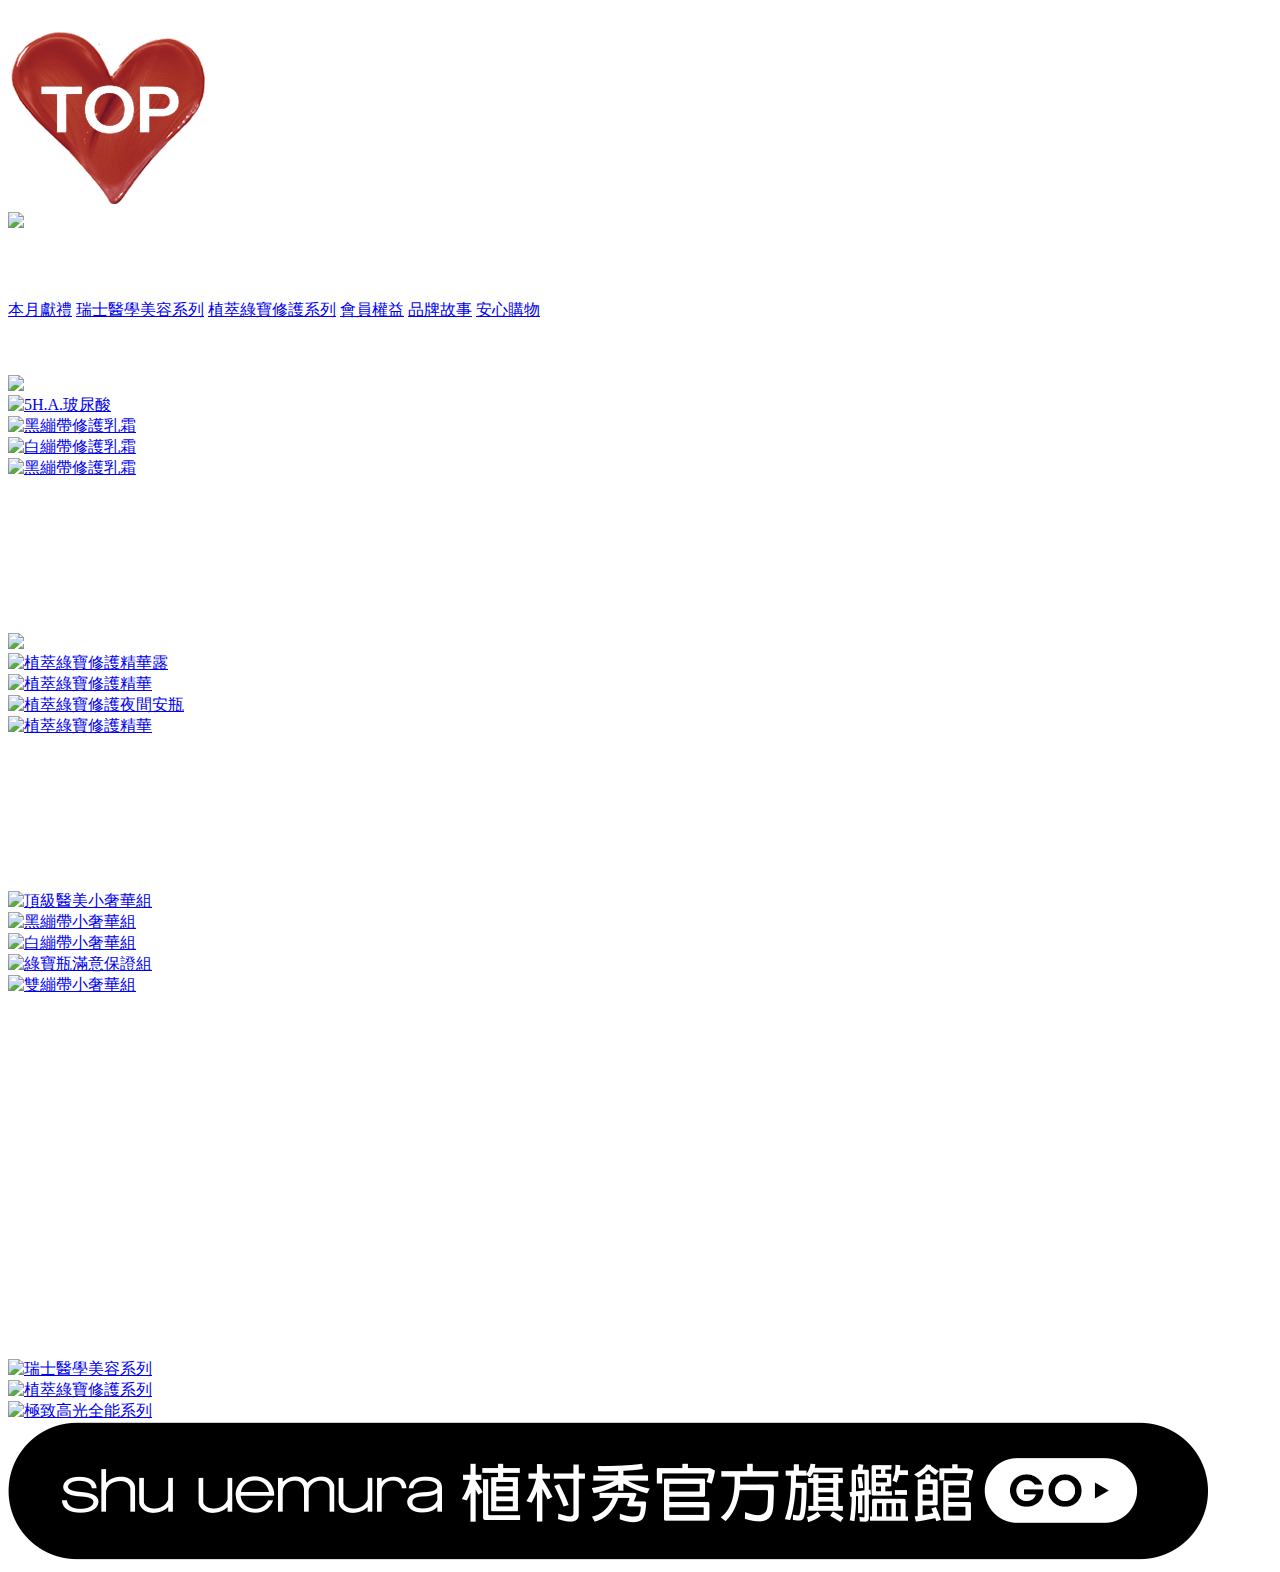
==== commit 0d3a7060: "Add files via upload" ====
--- a/index.html
+++ b/index.html
@@ -13,233 +13,250 @@
     <link rel="stylesheet" href="images/swiper.min.css">
     <link rel="stylesheet" href="images/animate.min.css" />
     <link rel="stylesheet" href="images/Layout.css"><!-- momo設計使用 勿更動 -->
-    <link rel="stylesheet" href="images/style_SHU.css">
-    <title>shu uemura植村秀,品牌旗艦-momo購物網</title>
-    <!-- SHUEDM 0708 -->
+    <link rel="stylesheet" href="images/style_HR.css">
+    <title>HR 赫蓮娜,品牌旗艦-momo購物網</title>
 </head>
-<!-- data-TimeSwitch_test="2024/06/01"-->
+
+
+<!-- HREDM ver.0704 SEO/MP4 fixed -->
+
+
+<!-- data-TimeSwitch_test="2024/07/04"-->
 
 <body>
-    <div><img src="images/topBtn.png" onclick="topFunction()" id="SHUScrolltoTopBtn"
-            class="d-none d-md-block SHUPositionAN"></div>
-    <div class="momoStyle_WRAPPER mb-md-0" style="overflow: hidden!important; margin-bottom:-20px;">
+    <div><img src="images/topBtn.png" onclick="topFunction()" id="HRScrolltoTopBtn" class="d-none d-md-block"></div>
+    <div class="momoStyle_WRAPPER" style="overflow: hidden!important;">
         <div class="momoStyle_mainArea">
             <!-------------網頁內容從這邊開始------------>
-            <!-------------選單 ------------>
-            <div class="container-fluid Area2000 " style="background-color: #000000dd;">
+            <!-------------選單------------>
+            <div class="container-fluid Area2000 " style="background: #ffffff; ;">
                 <div class="row justify-content-center">
-                    <div class="col-md-1 col-2 p-md-4 p-2">
-                        <img src="images/shuuemura-stamp-W.png">
-                    </div>
-                    <div class="col-md-5 col-10 pl-0">
+                    <div class="col-md-1 col-2 p-md-3 p-2">
+                        <img src="images/HR-stamp.png">
+                    </div>
+                    <div class="col-md-4 col-10 pl-0">
                         <img src="images/00EDMtitle.png">
                     </div>
                 </div>
-                <div class="row justify-content-center pb-md-3 Area_SHUnavbar">
-                    <div class="col-md-7 col Area_SHUnavbar_box">
-                        <nav class="nav SHUnavbar nav-fill">
-                            <a href="https://www.momoshop.com.tw/category/DgrpCategory.jsp?d_code=2141800043&p_orderType=4&showType=chessboardType"
-                                class="nav-item nav-link  " target="_blank">熱銷特惠</a>
-                            <a href="https://www.momoshop.com.tw/category/DgrpCategory.jsp?d_code=2141800094&p_orderType=4"
-                                class="nav-item nav-link " target="_blank">無極限家族</a>
-                            <a href="https://www.momoshop.com.tw/category/DgrpCategory.jsp?d_code=2141800093&p_orderType=4"
-                                class="nav-item nav-link  " target="_blank">潔顏油</a>
-                            <a href="https://www.momoshop.com.tw/category/MgrpCategory.jsp?m_code=2141800005"
-                                class="nav-item nav-link " target="_blank">專業彩妝</a>
-                            <a href="https://www.momoshop.com.tw/edm/cmmedm.jsp?npn=1vEKrCihSOJn&n=1"
-                                class="nav-item nav-link  " target="_blank">品牌會員</a>
-                            <a href="https://www.momoshop.com.tw/edm/cmmedm.jsp?npn=1vEKHSBDHbej"
-                                class="nav-item nav-link  " target="_blank">安心購買</a>
+                <!-- 選單 -->
+                <div class="row justify-content-center  Area_HRnavbar pb-1">
+                    <div class="col-md-7 col Area_HRnavbar_box py-2 py-md-0">
+                        <nav class="nav  HRnavbar nav-fill">
+                            <a href="https://www.momoshop.com.tw/category/MgrpCategory.jsp?m_code=2184000007&sourcePageType=4"
+                                class="nav-item nav-link  " target="_blank">本月獻禮</a>
+                            <a href="https://www.momoshop.com.tw/category/DgrpCategory.jsp?d_code=2184000016&p_orderType=6&showType=chessboardType"
+                                class="nav-item nav-link  " target="_blank">瑞士醫學美容系列</a>
+                            <a href="https://www.momoshop.com.tw/category/DgrpCategory.jsp?d_code=2184000015&p_orderType=6&showType=chessboardType"
+                                class="nav-item nav-link " target="_blank">植萃綠寶修護系列</a>
+                            <a href="https://www.momoshop.com.tw/edm/cmmedm.jsp?npn=1vEJ9Vvl6JNC&n=1"
+                                class="nav-item nav-link  " target="_blank">會員權益</a>
+                            <a href="https://www.momoshop.com.tw/edm/cmmedm.jsp?npn=1vEJIepV4oIz&n=1"
+                                class="nav-item nav-link  " target="_blank">品牌故事</a>
+                            <a href="https://www.momoshop.com.tw/edm/cmmedm.jsp?npn=1vEJIpOQXfFm&n=1"
+                                class="nav-item nav-link  " target="_blank">安心購物</a>
                         </nav>
                     </div>
                 </div>
+                <!-- 選單 -->
             </div>
             <!-------------選單 end------------>
-            <!-------------月更內容 container------------>
-            <div class="container Area Area1220 ">
-
-
-            </div>
-            <div class="container Area Area1220 ">
-
-                <div class="row justify-content-center  no-gutters ">
-                    <div class="col-12 py-md-3 py-0">
-                        <a href="https://www.momoshop.com.tw/category/DgrpCategory.jsp?d_code=2141800043&p_orderType=4&showType=chessboardType"
-                            target="_blank"><img src="images/00BN.jpg"></a>
-                    </div>
-                   
-
-                </div>
-                <!-- VD -->
-                <div class="row justify-content-center" style="overflow: hidden;">
-                    <div class="embed-responsive embed-responsive-16by9 col-12 p-0">
-                        <iframe class="embed-responsive-item "
-                            src="https://www.youtube.com/embed/UKqIPbtOPdY?rel=0&color=white&modestbranding=1"
-                            title="YouTube video player" frameborder="0"
-                            allow="accelerometer; autoplay; clipboard-write; encrypted-media; gyroscope; picture-in-picture"
-                            allowfullscreen></iframe>
-                    </div>
-                </div>
-                <!-- VD -->
-                <!--- plv -->
-                <div class="row justify-content-center">
-                    <div class="col-md-6 col-10 SHUcategorytitle">
-                        <img src="images/00bonustitle.png" alt="無極限的滿額好禮">
-                    </div>
-                    <div class="w-100"></div>
-                    <div class=" col p-md-2 p-0 mx-1 SHUPositionAN ">
-                        <img src="images/00bonusA.png" alt="無極限的滿額好禮">
-                    </div>
-                    <div class=" col p-md-2 p-0 mr-1 SHUPositionAN ">
-                        <img src="images/00bonusB.png" alt="無極限的滿額好禮">
-                    </div>
-                    <div class=" col p-md-2 p-0 mr-1 SHUPositionAN ">
-                        <img src="images/00bonusC.png" alt="無極限的滿額好禮">
-                    </div>
-                    <div class="col p-md-2 p-0 mr-1 SHUPositionAN ">
-                        <img src="images/00bonusD.png" alt="無極限的滿額好禮">
-                    </div>
-                    <div class="w-100"></div>
-                    <div class="col safeText my-md-4 my-2">
-                        7.1 - 7.31限定；$5000以下滿額各檻不累贈，若送完會改以他款替代出貨，實際贈品請以購物車顯示為主；數量有限，送完為止。
-                    </div>
-                </div>
-                <!--- plv -->
-                <div class="row justify-content-center  no-gutters ">
-                    <div class="col-12 pt-md-3 pt-0">
-                        <a href="https://www.momoshop.com.tw/category/DgrpCategory.jsp?d_code=2141800043&p_orderType=4&showType=chessboardType"
-                            target="_blank"><img src="images/01BNA.jpg"></a>
-                    </div>
-                    <div class="col-12 pt-md-3 pt-0">
-                        <a href="https://www.momoshop.com.tw/category/DgrpCategory.jsp?d_code=2141800043&p_orderType=4&showType=chessboardType"
-                            target="_blank"><img src="images/01BNB.jpg"></a>
-                    </div>
-                    <div class="col-12 SHUswiper">
+            <div class="container Area Area1220 px-md-5 px-0">
+                <!-- 00BN -->
+                <div class="row justify-content-center mt-md-3 mt-1  no-gutters">
+
+                    <div class="col-12 p-2">
+                        <a href="https://www.momoshop.com.tw/category/DgrpCategory.jsp?d_code=2184000008&p_orderType=4&showType=chessboardType"
+                            target="_blank" title="">
+                            <img src="images/00main.png" alt=""></a>
+                    </div>
+                    <div class="col-12 p-2">
+                        <img src="images/00main_2.png" alt="">
+                    </div>
+                    <div class="col-12 p-2">
+                        <a href="https://www.momoshop.com.tw/edm/cmmedm.jsp?npn=1vEJIepV4oIz&n=1" target="_blank"
+                            title="">
+                            <img src="images/00story.png" alt=""></a>
+                    </div>
+                </div>
+                <!-- 00BN -->
+                <!-- 01BOM -->
+                <div class="row justify-content-center no-gutters " style=" overflow: hidden;">
+                    <!-- BOM輪播 -->
+                    <div class="col-12 p-2">
+                        <img src="images/01_product.png">
+                    </div>
+                    <div class="col-4 HRBOMCarousel">
                         <div class="swiper-wrapper">
                             <div class="swiper-slide ">
-                                <img src="images/01lipCA.png" alt="">
-                            </div>
-                            <div class="swiper-slide ">
-                                <img src="images/01lipCB.png" alt="">
-                            </div>
-                            <div class="swiper-slide ">
-                                <img src="images/01lipCC.png" alt="">
-                            </div>
-                            <div class="swiper-slide ">
-                                <img src="images/01lipCD.png" alt="">
+                                <a href="https://www.momoshop.com.tw/goods/GoodsDetail.jsp?i_code=12988498"
+                                    target="_blank" title="5H.A.玻尿酸">
+                                    <img src="images/01_productA.png" alt="5H.A.玻尿酸" class="momoStyle_lazyload "></a>
+                            </div>
+                            <div class="swiper-slide ">
+                                <a href="https://www.momoshop.com.tw/goods/GoodsDetail.jsp?i_code=12988475"
+                                    target="_blank" title="黑繃帶修護乳霜">
+                                    <img src="images/01_productB.png" alt="黑繃帶修護乳霜" class="momoStyle_lazyload "></a>
+                            </div>
+                            <div class="swiper-slide ">
+                                <a href="https://www.momoshop.com.tw/goods/GoodsDetail.jsp?i_code=12988484"
+                                    target="_blank" title="白繃帶修護乳霜">
+                                    <img src="images/01_productC.png" alt="白繃帶修護乳霜" class="momoStyle_lazyload"></a>
                             </div>
                         </div>
                         <div class="swiper-pagination"></div>
                     </div>
-                    <div class="w-100"></div>
-
-                    <div class="col-6 py-3">
-                        <a href="https://www.momoshop.com.tw/goods/GoodsDetail.jsp?i_code=13019006" target="_blank">
-                            <img src="images/01BOMA.png"></a>
-                    </div>
-                    <div class="col-6 py-3">
-                        <a href="https://www.momoshop.com.tw/goods/GoodsDetail.jsp?i_code=13039943" target="_blank">
-                            <img src="images/01BOMB.png"></a>
-                    </div>
-                </div>
-                <!-- 02 -->
-                <div class="row justify-content-center  no-gutters ">
-                    <div class="col-12 pt-md-3 pt-0">
-                        <a href="https://www.momoshop.com.tw/category/DgrpCategory.jsp?d_code=2141800043&p_orderType=4&showType=chessboardType"
-                            target="_blank"><img src="images/02BN.jpg"></a>
-                    </div>
-                    <div class="w-100"></div>
-
-                    <div class="col-6 py-3">
-                        <a href="https://www.momoshop.com.tw/goods/GoodsDetail.jsp?i_code=13019006" target="_blank">
-                            <img src="images/02BOMA.png"></a>
-                    </div>
-                    <div class="col-6 py-3">
-                        <a href="https://www.momoshop.com.tw/goods/GoodsDetail.jsp?i_code=13039943" target="_blank">
-                            <img src="images/02BOMB.png"></a>
-                    </div>
-                    <div class="w-100"></div>
-
-                    <div class="col-6 py-3">
-                        <a href="https://www.momoshop.com.tw/goods/GoodsDetail.jsp?i_code=13019006" target="_blank">
-                            <img src="images/02BOMC.png"></a>
-                    </div>
-                    <div class="col-6 py-3">
-                        <a href="https://www.momoshop.com.tw/goods/GoodsDetail.jsp?i_code=13039943" target="_blank">
-                            <img src="images/02BOMD.png"></a>
-                    </div>
-                </div>
-                <!-- 02 -->
-                <!-- 03 -->
-                <div class="row justify-content-center  no-gutters ">
-                    <div class="col-12 pt-md-3 pt-0">
-                        <a href="https://www.momoshop.com.tw/category/DgrpCategory.jsp?d_code=2141800043&p_orderType=4&showType=chessboardType"
-                            target="_blank"><img src="images/03BN.jpg"></a>
-                    </div>
-                    <div class="w-100"></div>
-
-                    <div class="col-6">
-                        <a href="https://www.momoshop.com.tw/goods/GoodsDetail.jsp?i_code=13019006" target="_blank">
-                            <img src="images/03BOMA.png"></a>
-                    </div>
-                    <div class="col-6">
-                        <a href="https://www.momoshop.com.tw/goods/GoodsDetail.jsp?i_code=13039943" target="_blank">
-                            <img src="images/03BOMB.png"></a>
-                    </div>
-                    <div class="w-100"></div>
-
-                    <div class="col-6">
-                        <a href="https://www.momoshop.com.tw/goods/GoodsDetail.jsp?i_code=13019006" target="_blank">
-                            <img src="images/03BOMC.png"></a>
-                    </div>
-                    <div class="col-6">
-                        <a href="https://www.momoshop.com.tw/goods/GoodsDetail.jsp?i_code=13039943" target="_blank">
-                            <img src="images/03BOMD.png"></a>
-                    </div>
-                </div>
-                <!-- 03 -->
-                <div class="row justify-content-center  no-gutters ">
-                    <div class="col-8 py-3 pb-5 pt-0 GObtn">
-                        <a href="https://www.momoshop.com.tw/category/DgrpCategory.jsp?d_code=2141800043&p_orderType=4&showType=chessboardType"
-                            target="_blank"><img src="images/99GOR.png"></a>
-                    </div>
-                </div>
+                    <!-- BOM輪播 -->
+                    <div class="col-12 p-2">
+                        <a href="https://www.momoshop.com.tw/goods/GoodsDetail.jsp?i_code=12988475" target="_blank"
+                            title="黑繃帶修護乳霜" class="d-md-block d-none">
+                            <img src="images/01_productin.png" alt="黑繃帶修護乳霜"></a>
+                        <a href="https://www.momoshop.com.tw/goods/GoodsDetail.jsp?i_code=12988475" target="_blank"
+                            title="黑繃帶修護乳霜" class="d-md-none d-block">
+                            <video src="images/00VDA.mp4" width="100%" loop autoplay muted playsinline="true"
+                                webkit-playsinline="true" x5-playsinline="true" x-video-player-type="h5"
+                                style="border-radius:3.5vw;"></video></a>
+                    </div>
+                </div>
+                <!-- 01BOM -->
+                <!-- 02BOM -->
+                <div class="row justify-content-center no-gutters " style=" overflow: hidden;">
+                    <!-- BOM輪播 -->
+                    <div class="col-12 p-2">
+                        <img src="images/02_product.png">
+                    </div>
+                    <div class="col-4 HRBOMCarousel">
+                        <div class="swiper-wrapper">
+                            <div class="swiper-slide ">
+                                <a href="https://www.momoshop.com.tw/goods/GoodsDetail.jsp?i_code=12988501"
+                                    target="_blank" title="植萃綠寶修護精華露">
+                                    <img src="images/02_productA.png" alt="植萃綠寶修護精華露" class="momoStyle_lazyload "></a>
+                            </div>
+                            <div class="swiper-slide ">
+                                <a href="https://www.momoshop.com.tw/goods/GoodsDetail.jsp?i_code=12988499"
+                                    target="_blank" title="植萃綠寶修護精華">
+                                    <img src="images/02_productB.png" alt="植萃綠寶修護精華" class="momoStyle_lazyload "></a>
+                            </div>
+                            <div class="swiper-slide ">
+                                <a href="https://www.momoshop.com.tw/goods/GoodsDetail.jsp?i_code=12988502"
+                                    target="_blank" title="植萃綠寶修護夜間安瓶">
+                                    <img src="images/02_productC.png" alt="植萃綠寶修護夜間安瓶" class="momoStyle_lazyload"></a>
+                            </div>
+                        </div>
+                        <div class="swiper-pagination"></div>
+                    </div>
+                    <!-- BOM輪播 -->
+                    <div class="col-12 p-2">
+                        <a href="https://www.momoshop.com.tw/goods/GoodsDetail.jsp?i_code=12988499" target="_blank"
+                            title="植萃綠寶修護精華" class="d-md-block d-none">
+                            <img src="images/02_productin.png" alt="植萃綠寶修護精華"></a>
+                        <a href="https://www.momoshop.com.tw/goods/GoodsDetail.jsp?i_code=12988499" target="_blank"
+                            title="植萃綠寶修護精華" class="d-md-none d-block">
+                            <video src="images/00VDB.mp4" width="100%" loop autoplay muted playsinline="true"
+                                webkit-playsinline="true" x5-playsinline="true" x-video-player-type="h5"
+                                style="border-radius:3.5vw;"></video>
+                        </a>
+
+                    </div>
+                </div>
+                <!-- 02BOM -->
+                <!-- 03BOM -->
+                <div class="row justify-content-center  no-gutters">
+                    <div class="col-12 p-2">
+                        <a href="https://www.momoshop.com.tw/goods/GoodsDetail.jsp?i_code=12972673" target="_blank"
+                            title="頂級醫美小奢華組">
+                            <img src="images/03pdsale.png" alt="頂級醫美小奢華組"></a>
+                    </div>
+                    <div class="col-12 p-2">
+                        <a href="https://www.momoshop.com.tw/goods/GoodsDetail.jsp?i_code=12988483" target="_blank"
+                            title="黑繃帶小奢華組">
+                            <img src="images/03-pdsetA.png" alt="黑繃帶小奢華組"></a>
+                    </div>
+                    <div class="col-12 p-2">
+                        <a href="https://www.momoshop.com.tw/goods/GoodsDetail.jsp?i_code=12988483" target="_blank"
+                            title="白繃帶小奢華組">
+                            <img src="images/03-pdsetB.png" alt="白繃帶小奢華組"></a>
+                    </div>
+                    <div class="col-12 p-2">
+                        <a href="https://www.momoshop.com.tw/goods/GoodsDetail.jsp?i_code=12988483" target="_blank"
+                            title="綠寶瓶滿意保證組">
+                            <img src="images/03-pdsetC.png" alt="綠寶瓶滿意保證組"></a>
+                    </div>
+                    <div class="col-12 p-2">
+                        <a href="https://www.momoshop.com.tw/goods/GoodsDetail.jsp?i_code=12988483" target="_blank"
+                            title="雙繃帶小奢華組">
+                            <img src="images/03-pdsetD.png" alt="雙繃帶小奢華組"></a>
+                    </div>
+                </div>
+                <!-- 03BOM -->
+                <!-- 04BOM -->
+                <style>
+                    .BOM04BG {
+                        background-image: url(images/04-hotpdset.png);
+                        background-size: 98.5%;
+                        padding: 20% 2% 3% 2%;
+                        background-position: center top;
+                        background-repeat: no-repeat;
+                    }
+
+                    @media screen and (max-width: 768px) {
+                        .BOM04BG {
+                            background-size: 97%;
+                        }
+                    }
+                </style>
+                <div class="row justify-content-center  no-gutters mt-2 BOM04BG">
+                    <div class="col-6 p-2 HRtransformScale">
+                        <a href="https://www.momoshop.com.tw/category/DgrpCategory.jsp?d_code=2184000008&p_orderType=4&showType=chessboardType"
+                            target="_blank" title="滿額好禮">
+                            <img src="images/04-hotpdset_A.png" alt=""></a>
+                    </div>
+                    <div class="col-6 p-2 HRtransformScale">
+                        <a href="https://www.momoshop.com.tw/category/DgrpCategory.jsp?d_code=2184000008&p_orderType=4&showType=chessboardType"
+                            target="_blank" title="明星發燒組">
+                            <img src="images/04-hotpdset_B.png" alt=""></a>
+                    </div>
+                    <div class="col-6 p-2 HRtransformScale">
+                        <a href="https://www.momoshop.com.tw/category/DgrpCategory.jsp?d_code=2184000008&p_orderType=4&showType=chessboardType"
+                            target="_blank" title="明星發燒組">
+                            <img src="images/04-hotpdset_C.png" alt=""></a>
+                    </div>
+                    <div class="col-6 p-2 HRtransformScale">
+                        <a href="https://www.momoshop.com.tw/category/DgrpCategory.jsp?d_code=2184000008&p_orderType=4&showType=chessboardType"
+                            target="_blank" title="明星發燒組">
+                            <img src="images/04-hotpdset_D.png" alt=""></a>
+                    </div>
+                </div>
+                <!-- 04BOM -->
+                <!-------------月更內容 container------------>
+                <!-- 分類BN -->
+                <div class="row justify-content-center  mt-0 pb-3 ">
+                    <div class="col-12 p-2">
+                        <a href="https://www.momoshop.com.tw/category/DgrpCategory.jsp?d_code=2184000016&p_orderType=6&showType=chessboardType"
+                            target="_blank" title="瑞士醫學美容系列">
+                            <img src="images/bannerA.png" alt="瑞士醫學美容系列"></a>
+                    </div>
+                    <div class="col-12 p-2">
+                        <a href="https://www.momoshop.com.tw/category/DgrpCategory.jsp?d_code=2184000015&p_orderType=4&showType=chessboardType"
+                            target="_blank" title="植萃綠寶修護系列">
+                            <img src="images/bannerB.png" alt="植萃綠寶修護系列"></a>
+                    </div>
+                    <div class="col-12 p-2">
+                        <a href="https://www.momoshop.com.tw/category/DgrpCategory.jsp?d_code=2184000014&p_orderType=4&showType=chessboardType"
+                            target="_blank" title="極致高光全能系列">
+                            <img src="images/bannerC.png" alt="極致高光全能系列"></a>
+                    </div>
+                    <div class="col-md-10 col-11 HRtransformScale p-2 my-3">
+                        <a href="https://www.momoshop.com.tw/category/DgrpCategory.jsp?d_code=2184000008&p_orderType=4&showType=chessboardType"
+                            target="_blank" title="赫蓮娜官方旗艦館">
+                            <img src="images/99GO.png" alt="赫蓮娜官方旗艦館"></a>
+                    </div>
+                </div>
+                <!-- 分類BN -->
             </div>
-            <!-------------月更內容 container------------>
-            <div class="container-fluid Area Area2000">
-                <!--- -->
-
-                <div class="row justify-content-center">
-                    <div class="col-12 p-0">
-                        <a href="https://www.momoshop.com.tw/edm/cmmedm.jsp?npn=1vEKrCihSOJn&n=1" target="_blank"
-                            title="會員權益">
-                            <img src="images/99membership.jpg" class="d-none d-md-block" alt="會員權益">
-                            <img src="images/99membershipm.jpg" class="d-md-none d-block" alt="會員權益"></a>
-
-                    </div>
-                    <div class="col-12 p-0">
-                        <a href="https://www.momoshop.com.tw/edm/cmmedm.jsp?npn=1vEKHSBDHbej" target="_blank"
-                            title="安心購物">
-                            <img src="images/99Guaranteed.jpg" class="d-none d-md-block" alt="安心購物">
-                            <img src="images/99Guaranteedm.jpg" class="d-md-none d-block" alt="安心購物"></a>
-                    </div>
-                    <div class="col-12 p-0">
-                        <a href="https://www.momoshop.com.tw/edm/cmmedm.jsp?npn=1vEHwZp3rAgi&n=1&mdiv=1106700000-bt_2_103_01-bt_2_103_01_e3&ctype=B"
-                            target="_blank" title="線上選色">
-                            <img src="images/99finder.jpg" class="d-none d-md-block" alt="線上選色">
-                            <img src="images/99finderm.jpg" class="d-md-none d-block" alt="線上選色"></a>
-                    </div>
-
-                </div>
-
-                <!--- -->
-            </div>
-
-            <!-- ----------網頁內容到這邊結束------------>
         </div>
     </div>
+    <!-- ----------網頁內容到這邊結束------------>
     <!-- ----------default setting------------>
-
     <script src="images/swiper.min.js"></script>
     <script src="images/jquery-3.6.0.min.js"></script>
     <script src="images/bootstrap.bundle.js"></script>
@@ -310,11 +327,10 @@
             });
         });
     </script>
-
     <script>
         //TOP BTN
         //Get the button:
-        mybutton = document.getElementById("SHUScrolltoTopBtn");
+        mybutton = document.getElementById("HRScrolltoTopBtn");
 
         // When the user scrolls down 20px from the top of the document, show the button
         window.onscroll = function () {
@@ -323,7 +339,7 @@
 
         function scrollFunction() {
             if (document.body.scrollTop > 20 || document.documentElement.scrollTop > 20) {
-                mybutton.style.opacity = "1";
+                mybutton.style.opacity = "0.8";
             } else {
                 mybutton.style.opacity = "0";
             }
@@ -334,26 +350,18 @@
             document.documentElement.scrollTop = 0; // For Chrome, Firefox, IE and Opera
         }
     </script>
-    <!--
-	<script>
-		$(document).ready(function () {
-			$.fn.snow({ minSize: 1, maxSize: 10, newOn: 300, flakeColor: '#FFFFFF' });
-		});
-	</script>-->
-
-
     <script>
-        var SHUswiper = new Swiper('.SHUswiper', {
+        var HRBOMCarousel = new Swiper('.HRBOMCarousel', {
 
             //★5.2.1★小圓點【基本】-白點swiper-pagination-white, 黑點swiper-pagination-black
             pagination: {
-                el: '.SHUswiper .swiper-pagination',
+                el: '.HRBOMCarousel .swiper-pagination',
                 clickable: true, //觸擊切換
             },
             //★5.2.1★左右切換-白色箭頭swiper-button-white, 黑色箭頭swiper-button-black  
             navigation: {
-                nextEl: '.SHUswiper .swiper-button-next',
-                prevEl: '.SHUswiper .swiper-button-prev',
+                nextEl: '.HRBOMCarousel .swiper-button-next',
+                prevEl: '.HRBOMCarousel .swiper-button-prev',
             },
             //★5.2.1★自動撥放
             autoplay: {
@@ -363,16 +371,16 @@
             //★5.2.1★切換特效(淡化)
             effect: 'slide', //切換特效 fade(淡化) cube(立方體) coverflow(3D) flip(翻牌) slide(一般)
             fadeEffect: {
-                crossFade: false //打開自動淡出
+                crossFade: true //打開自動淡出
             },
             //排版
             slidesPerView: 1, //顯示幾個
             slidesPerGroup: 1, //一次切換幾個
             spaceBetween: 0, //間距
-            loop: true,
+            loop: false,
         });
+
     </script>
-
 </body>
 
 </html>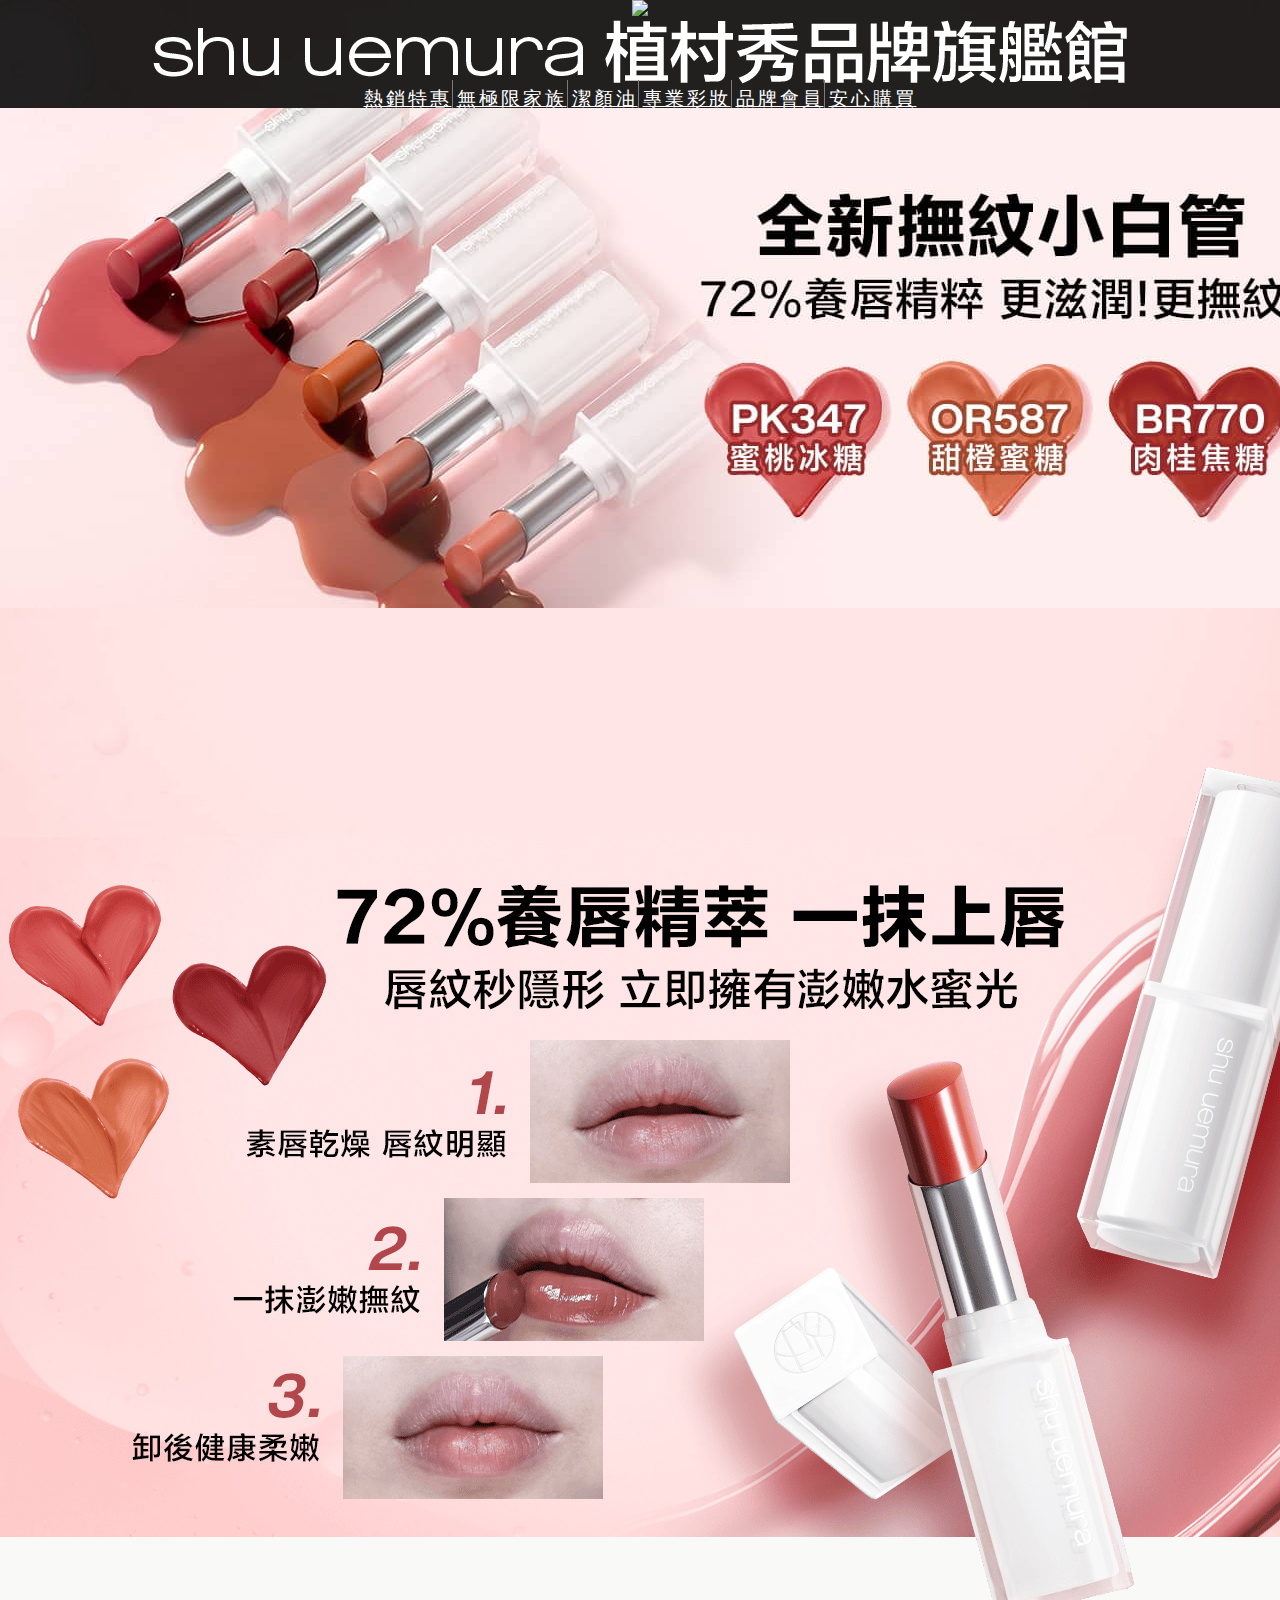
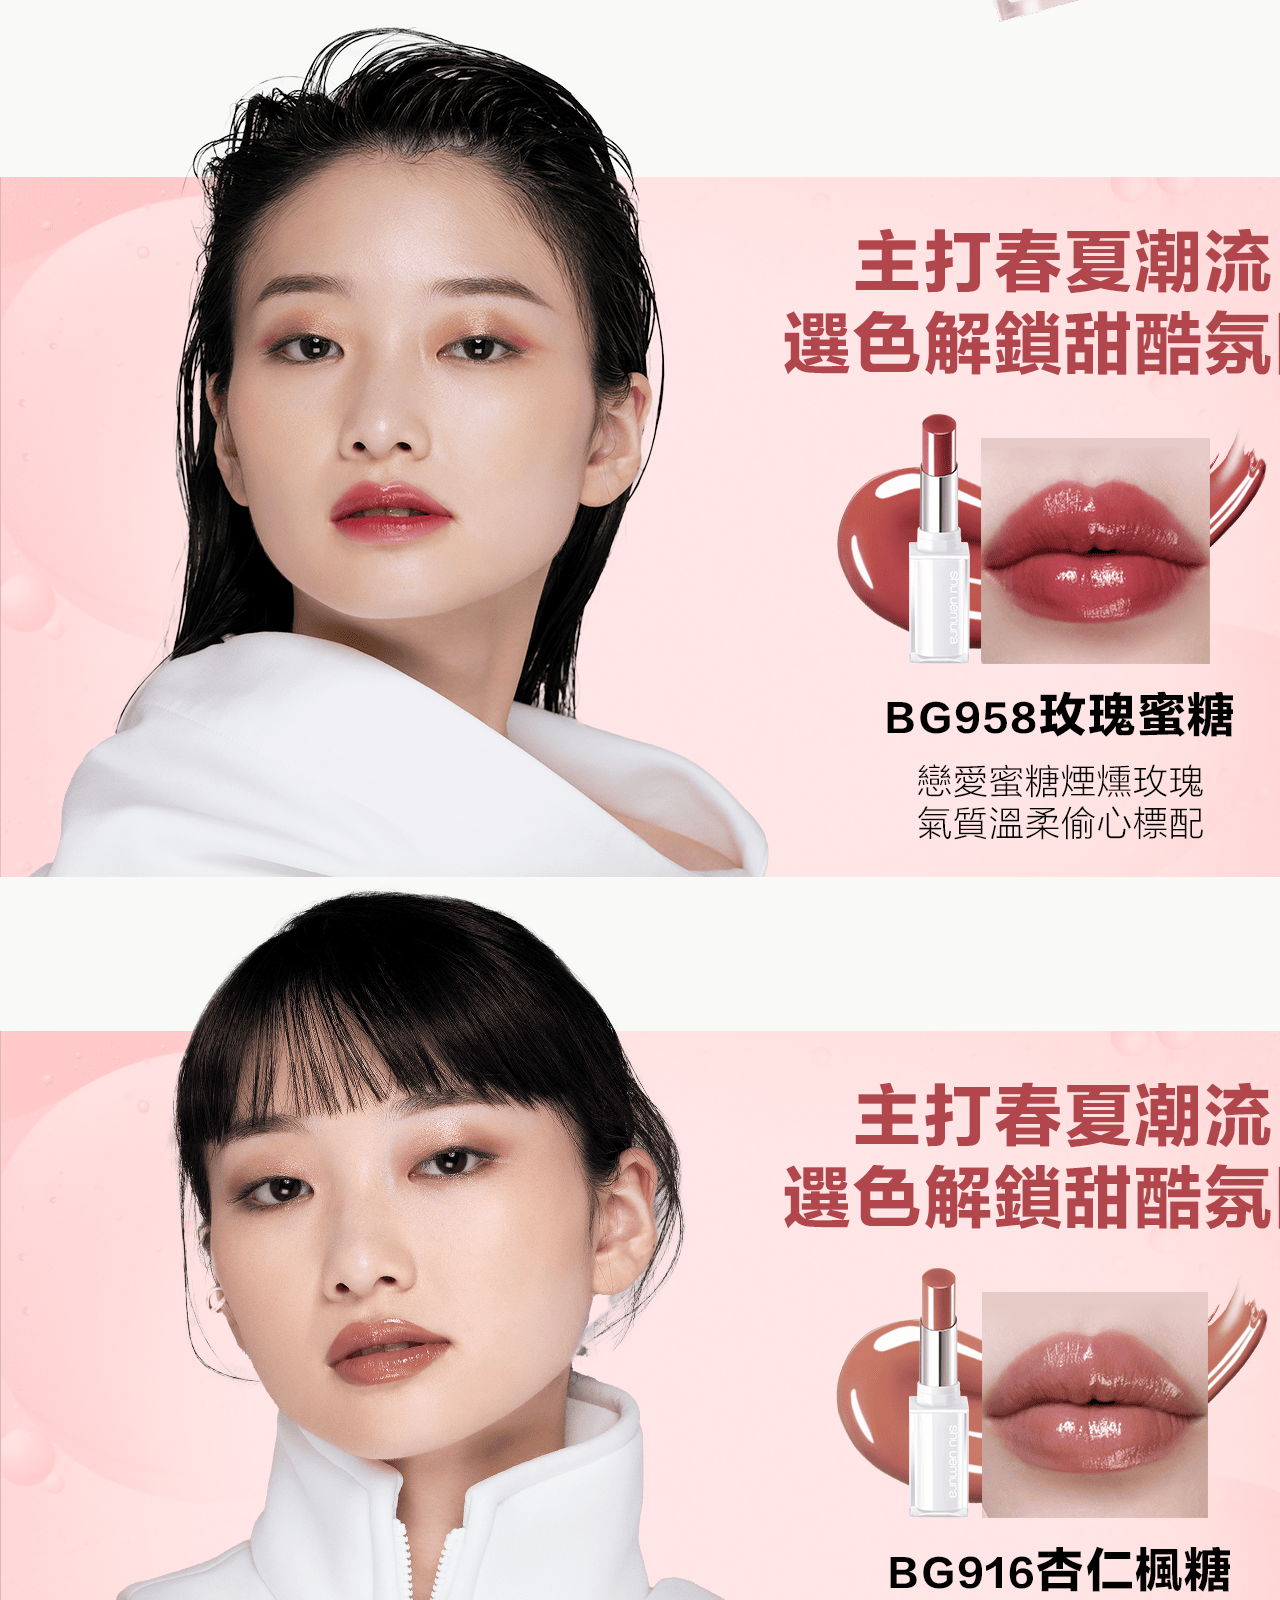
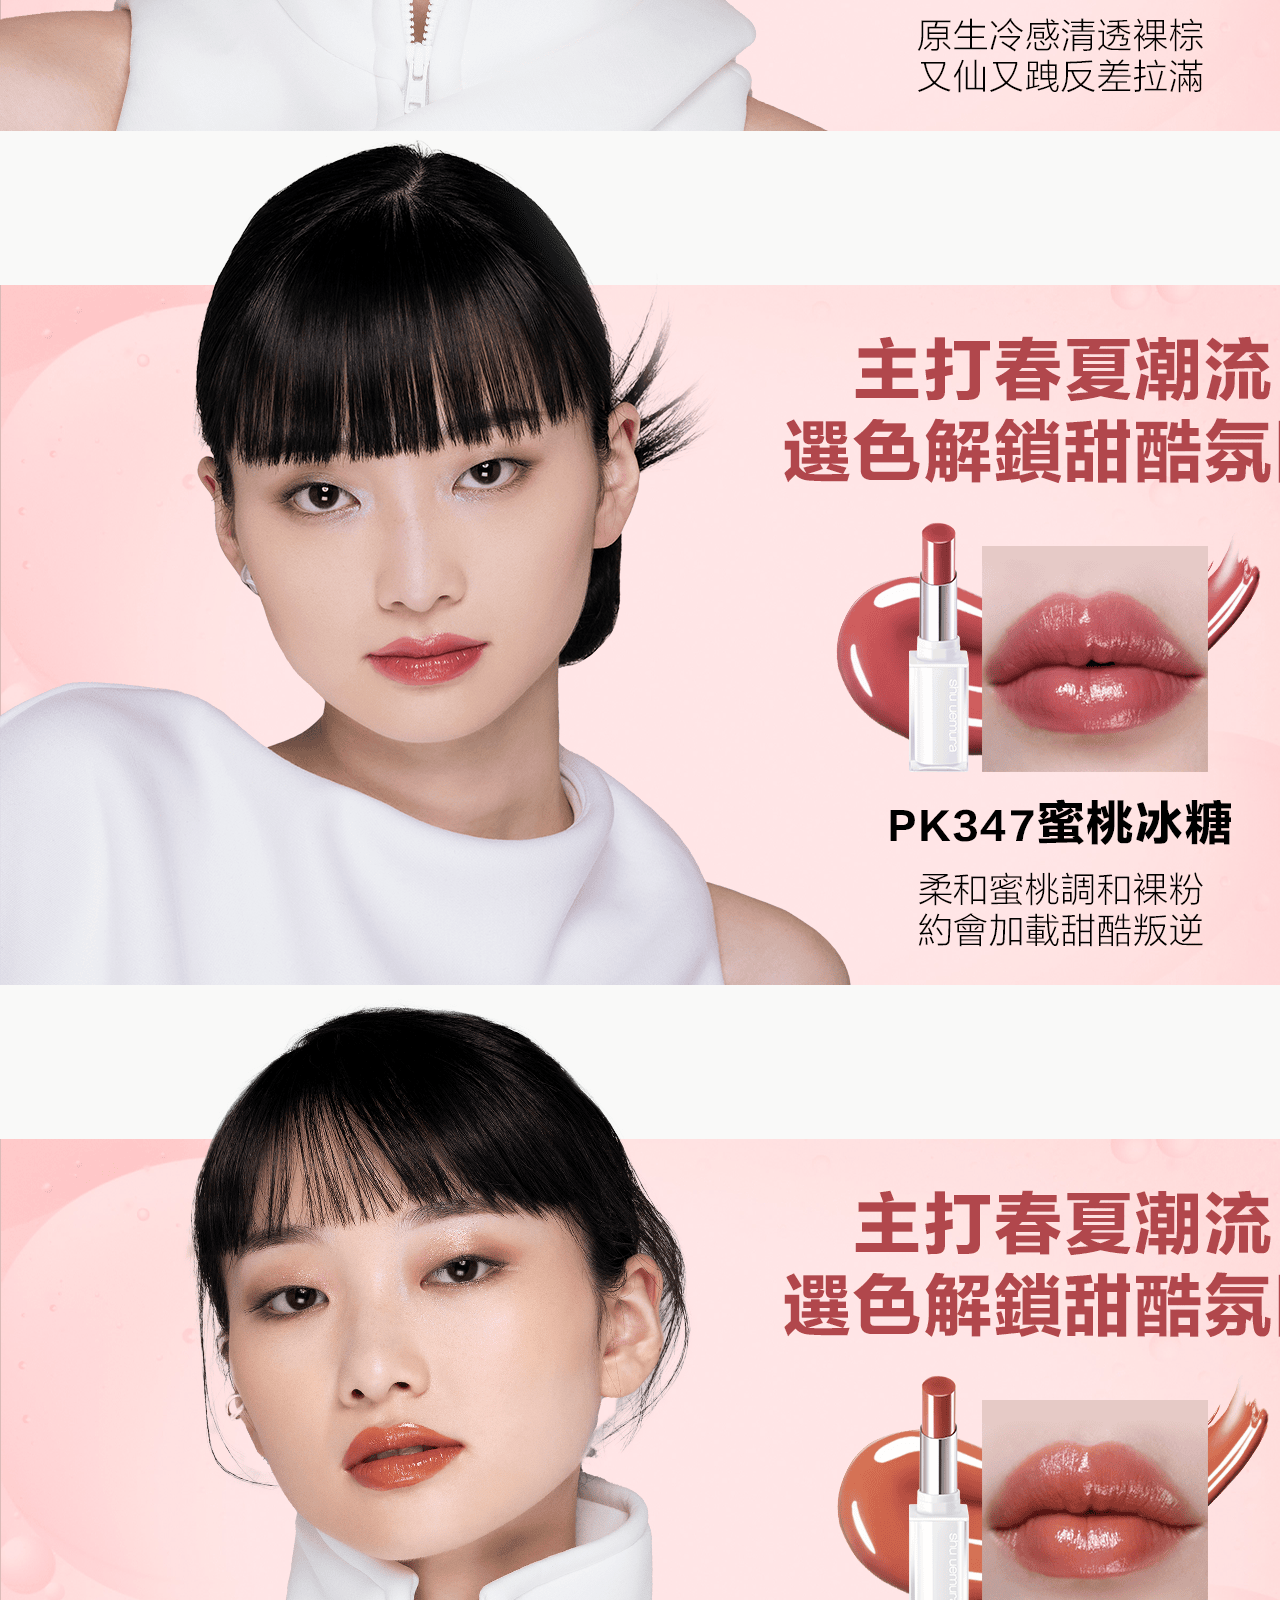
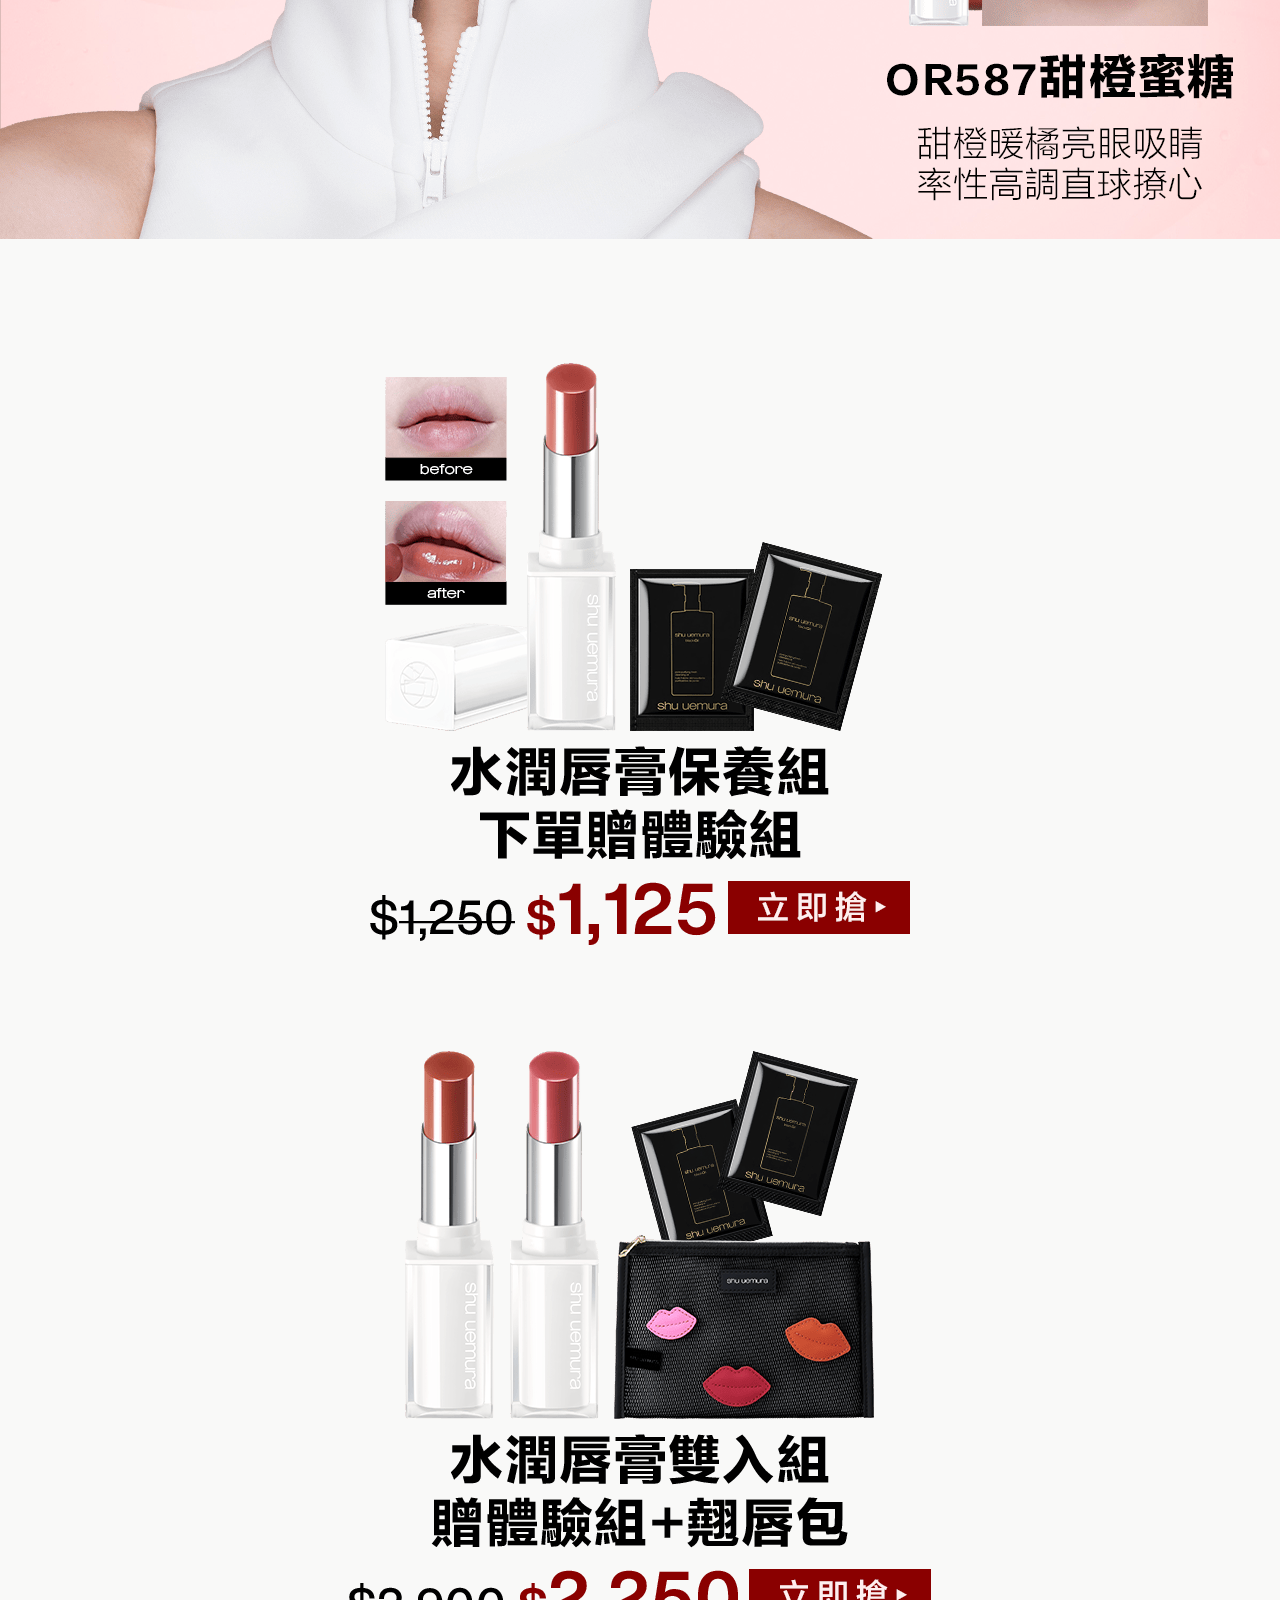
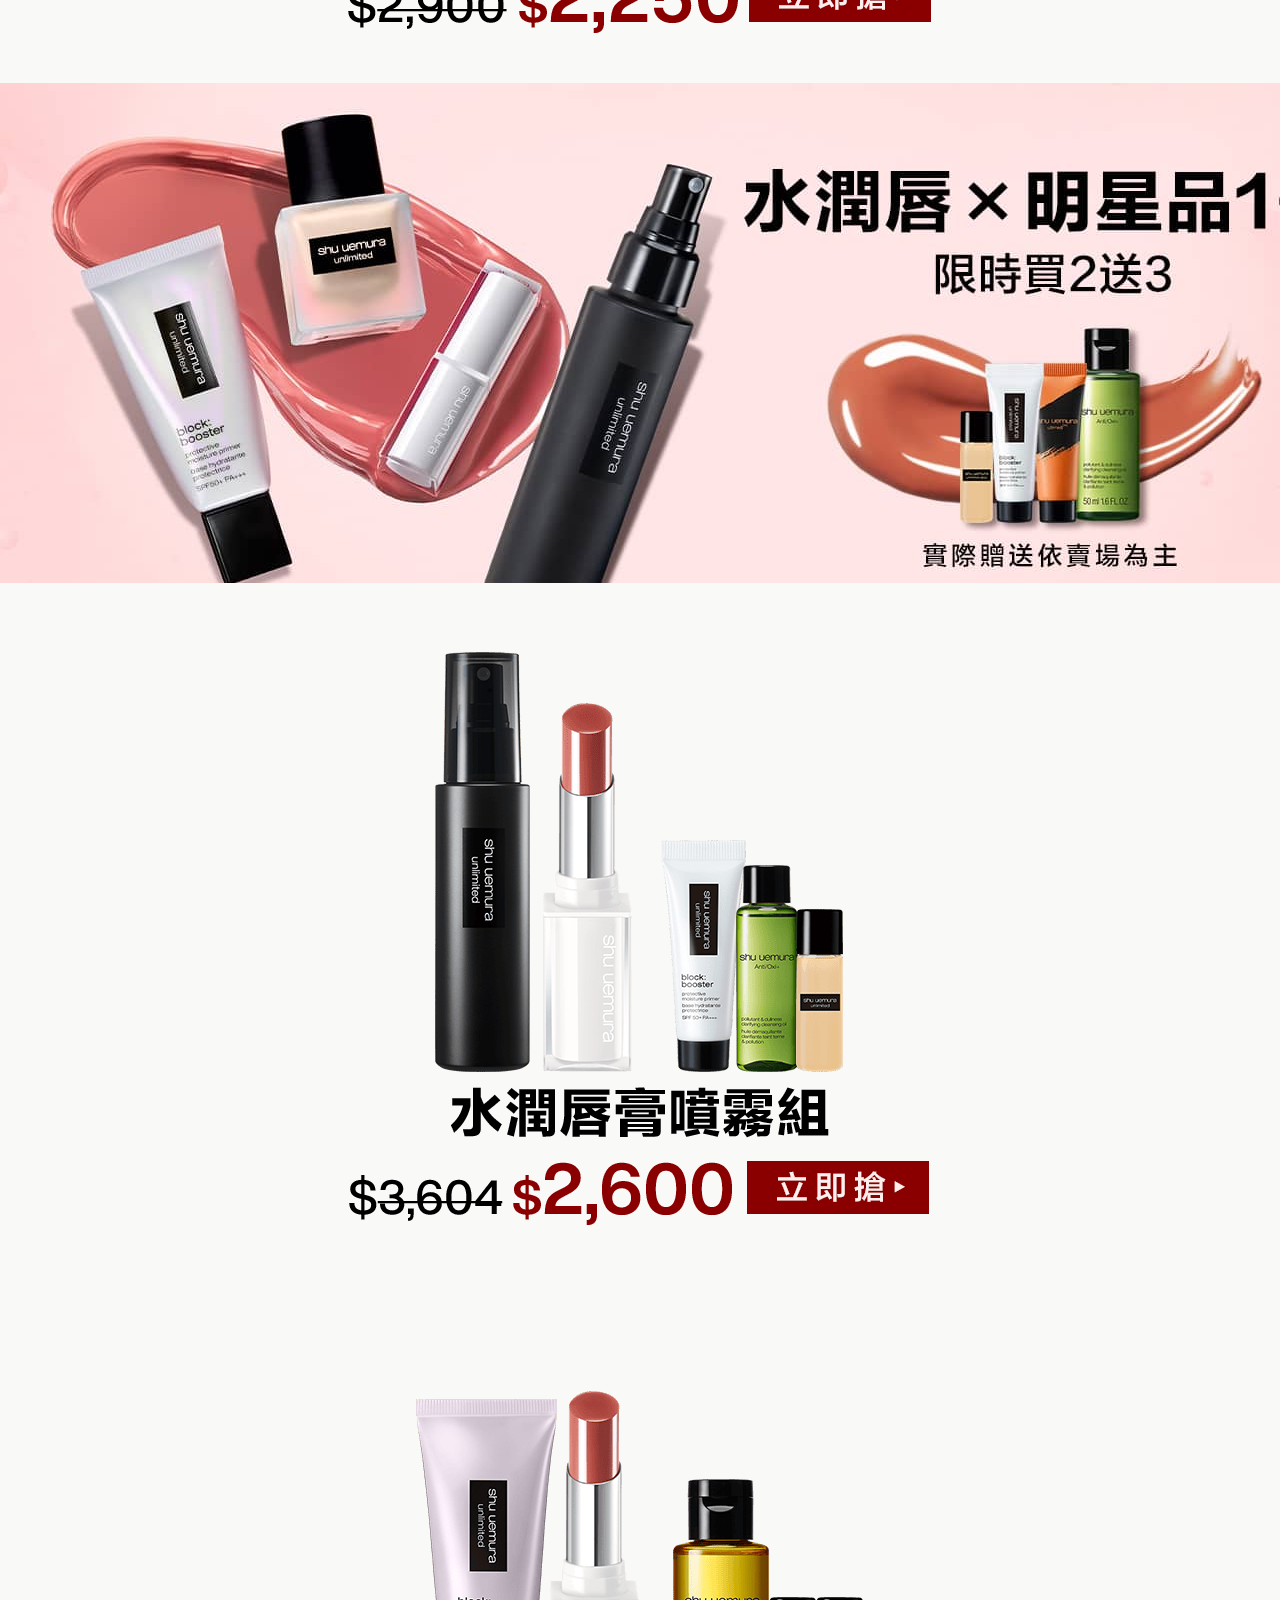
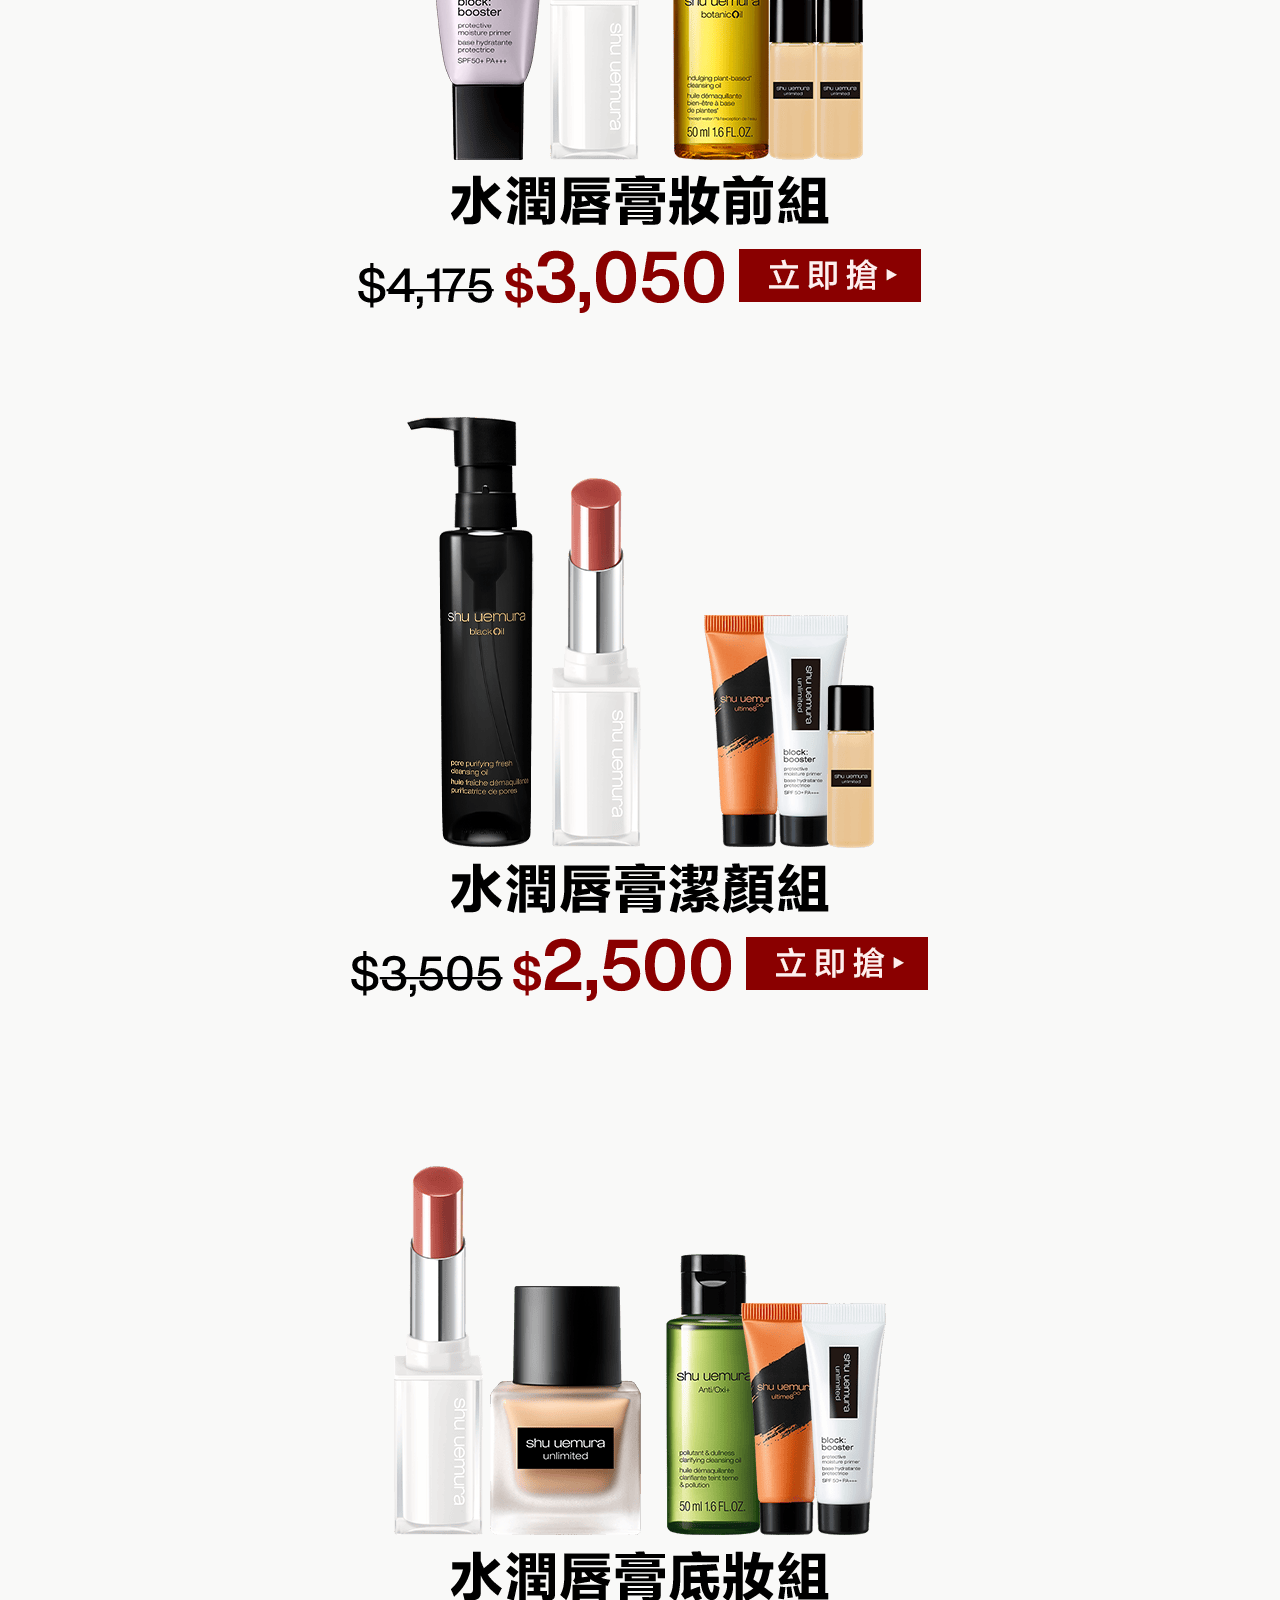
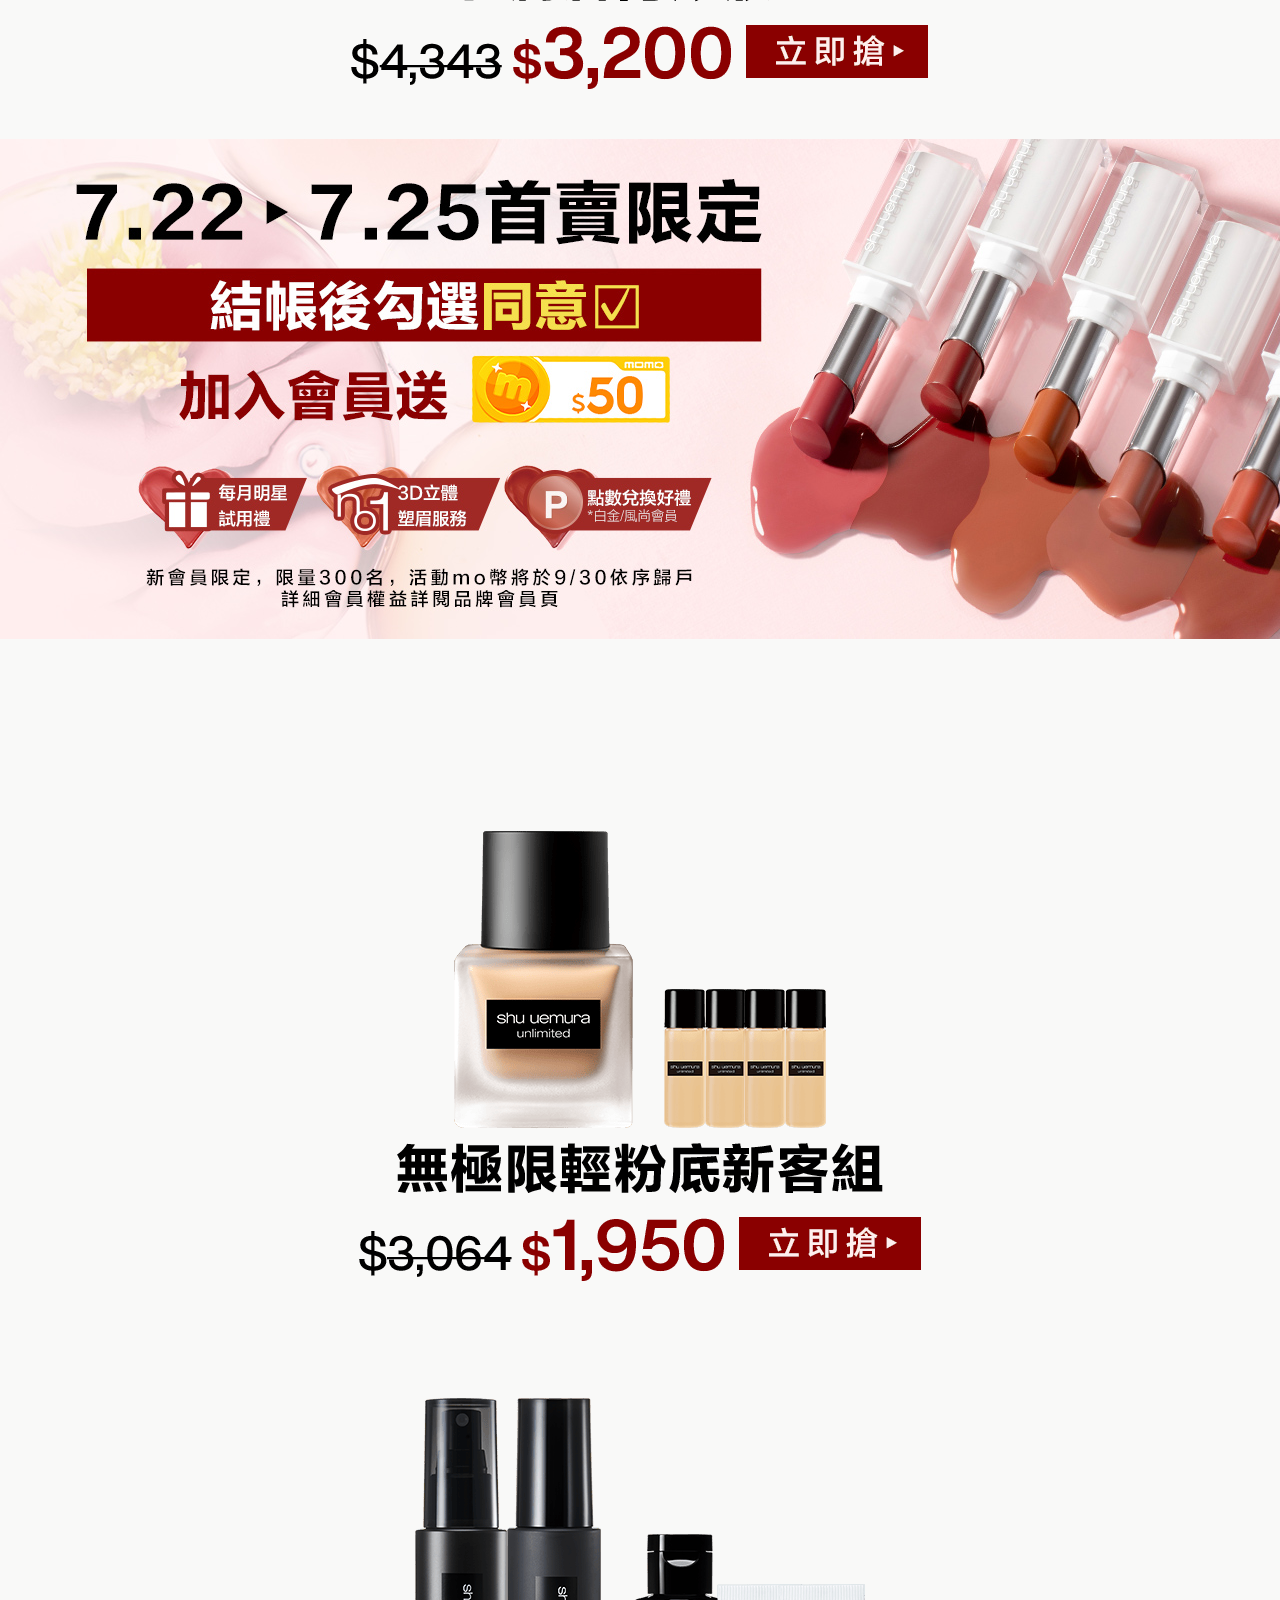
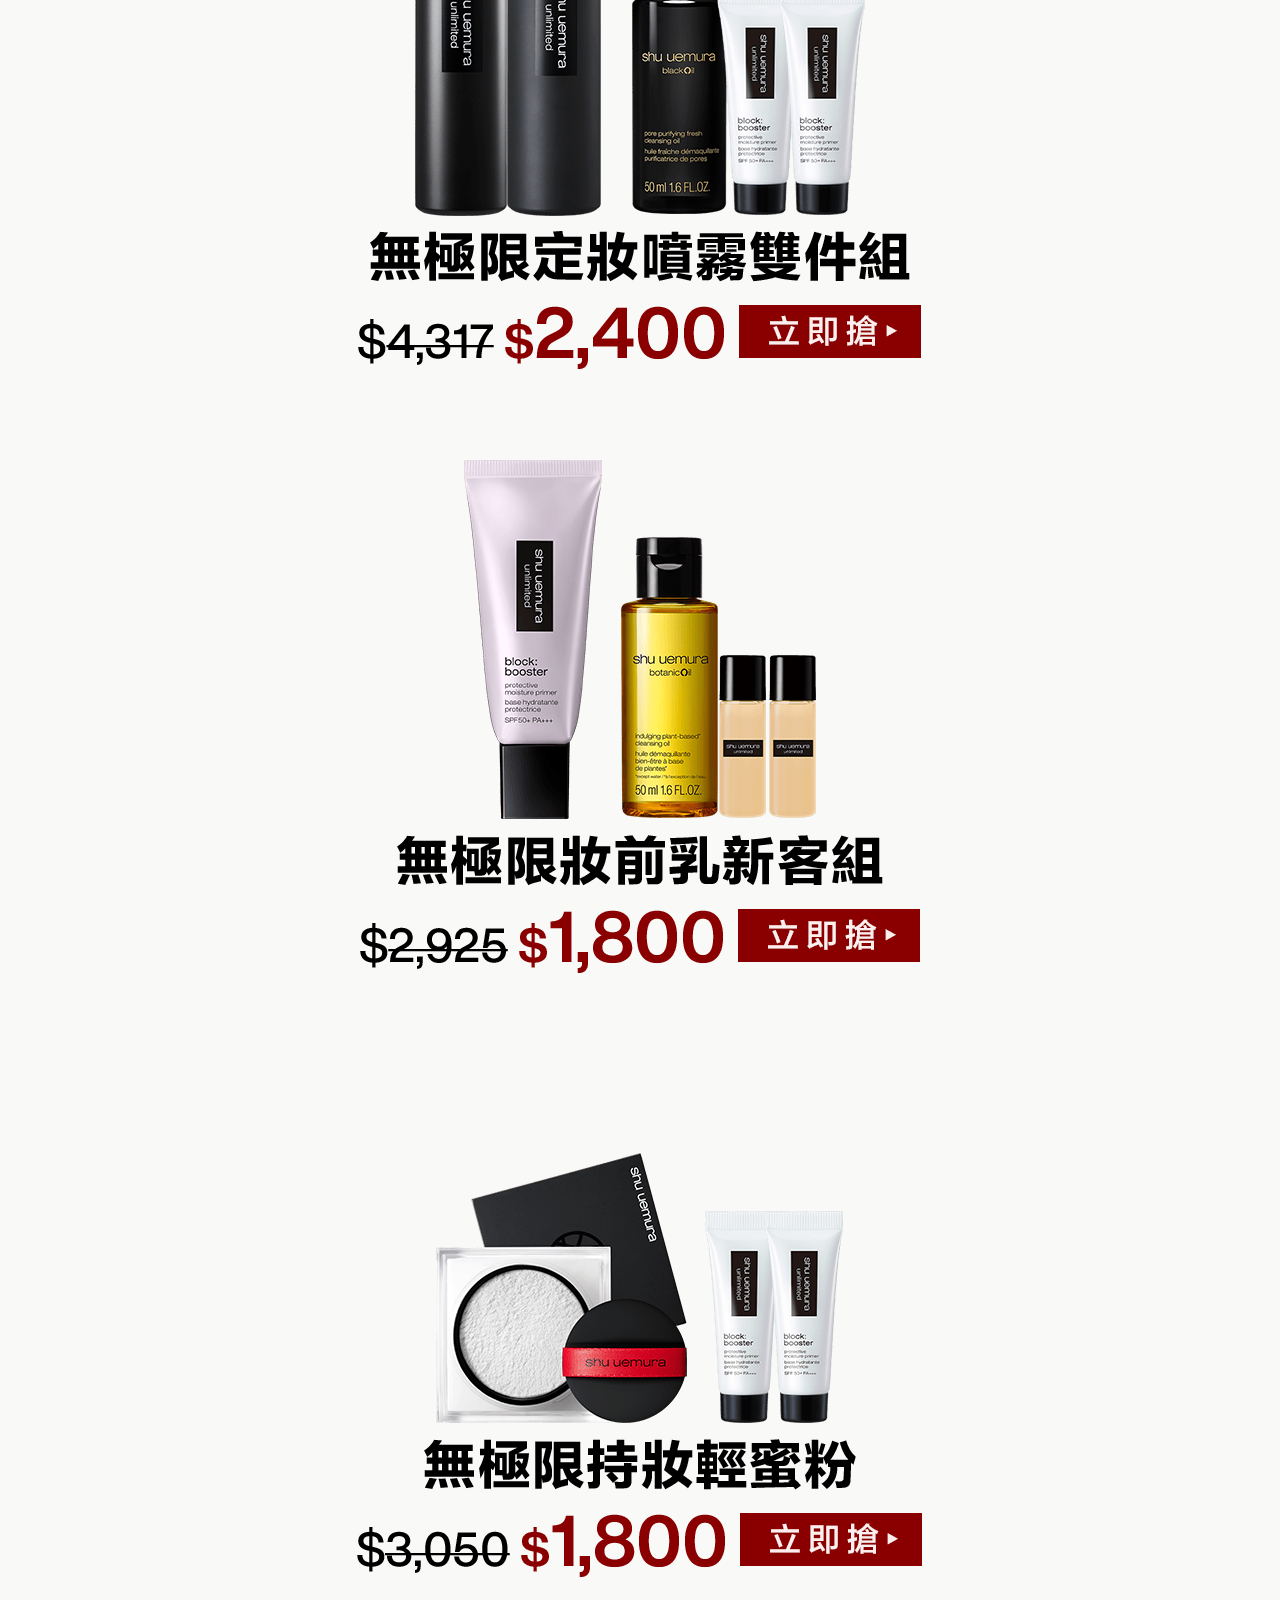
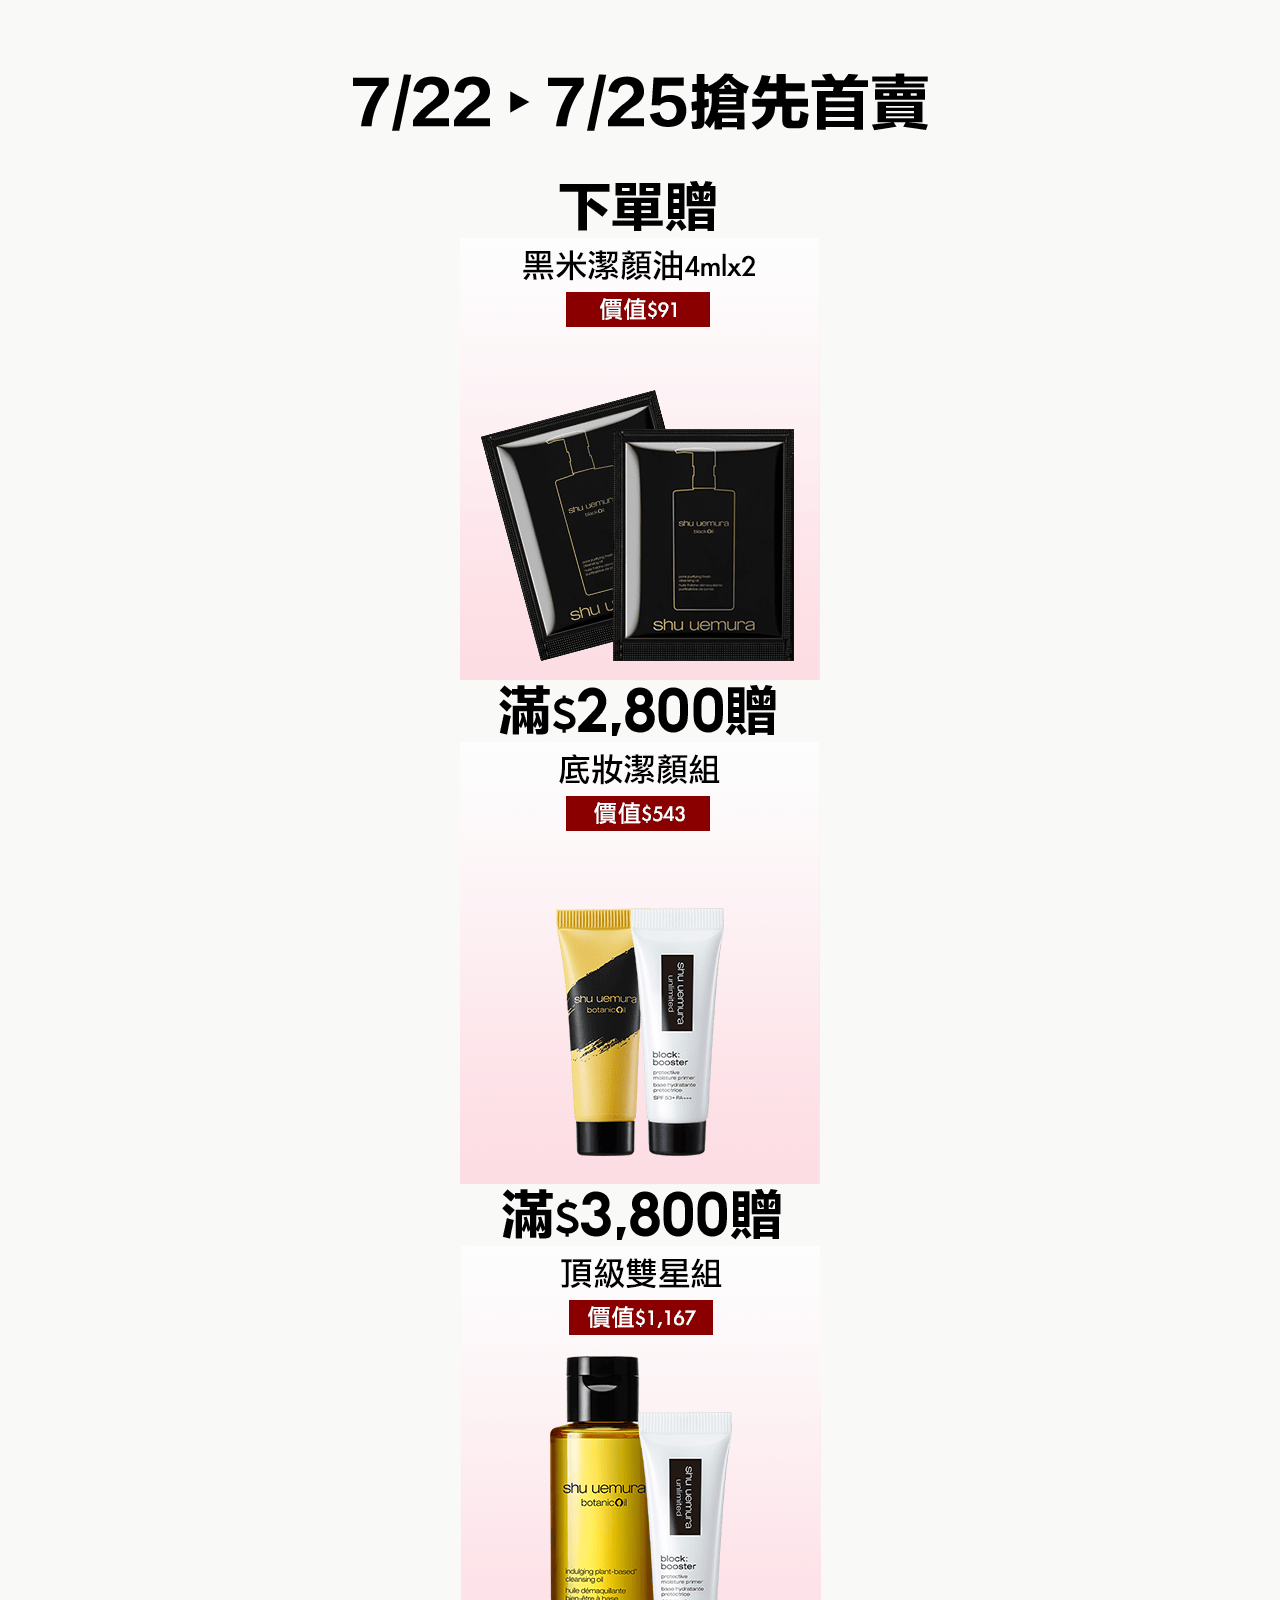
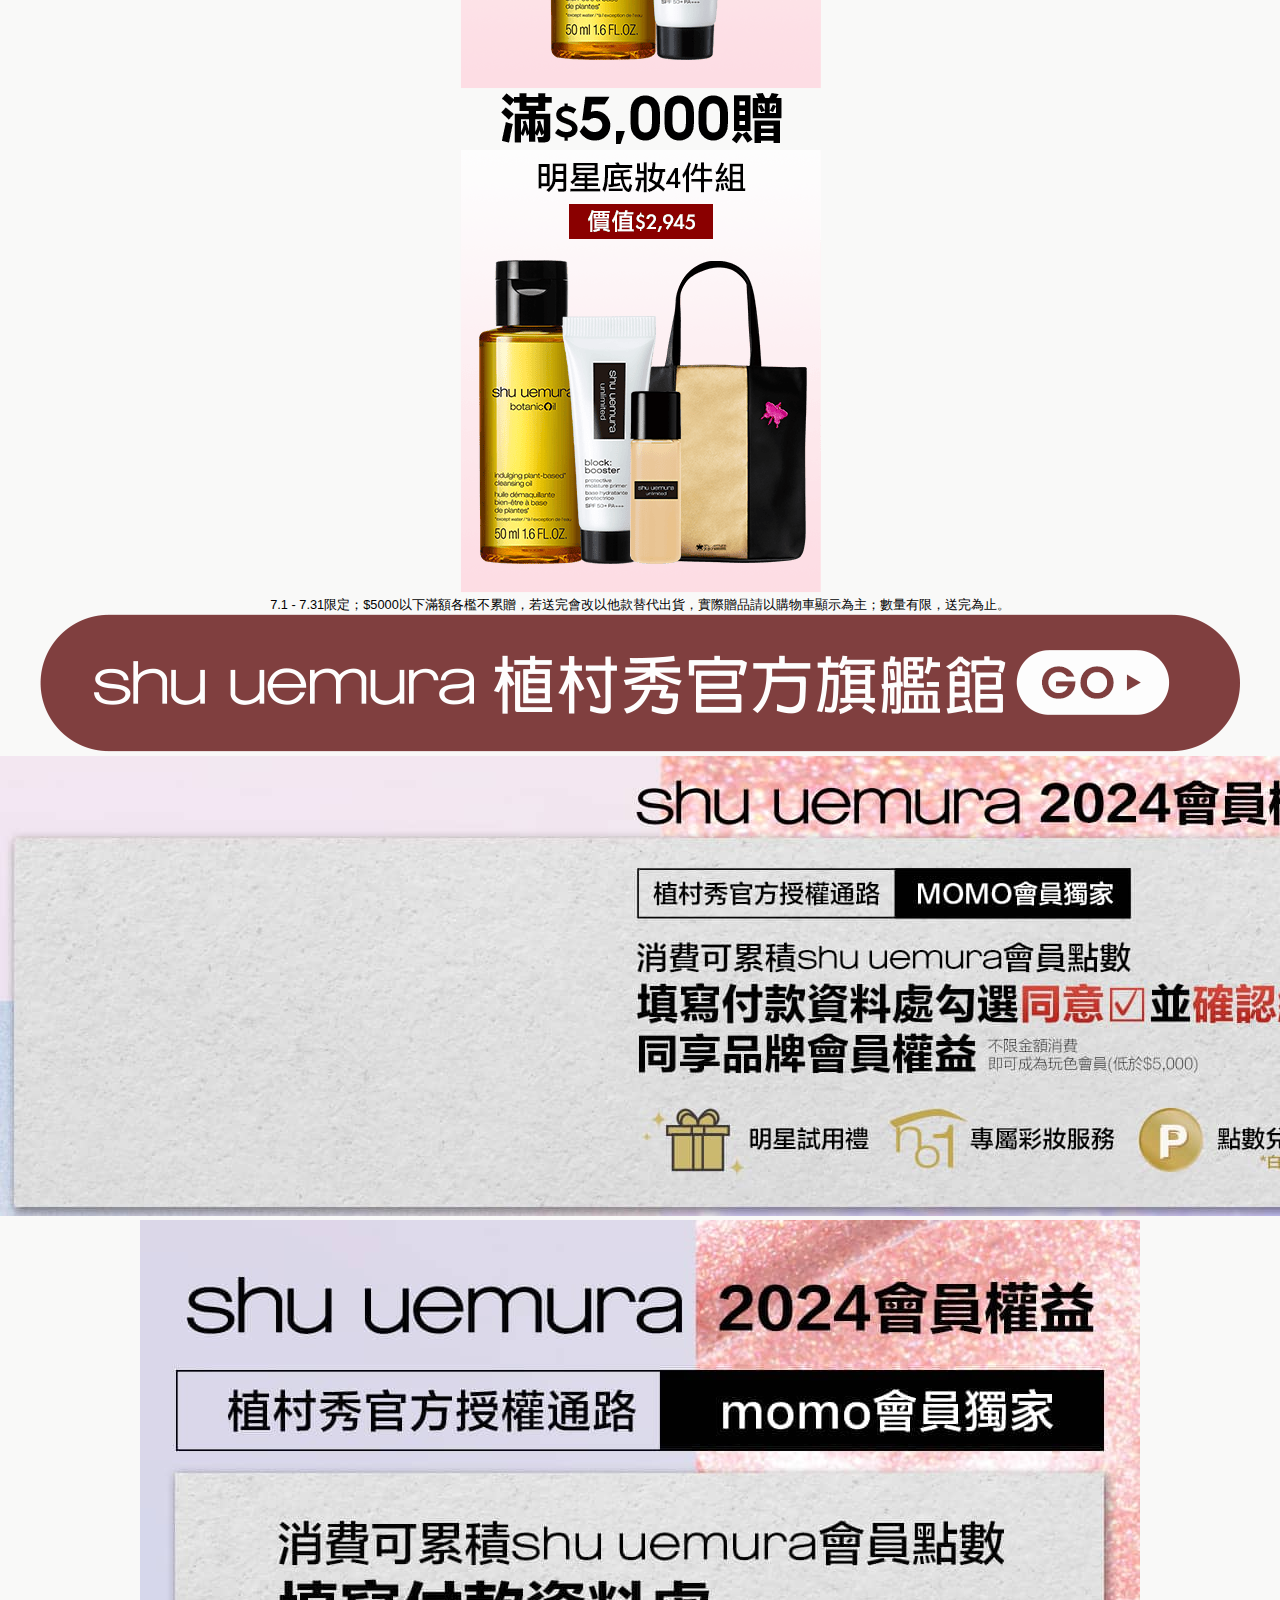
==== commit 623ae68c: "Add files via upload" ====
--- a/index.html
+++ b/index.html
@@ -13,250 +13,230 @@
     <link rel="stylesheet" href="images/swiper.min.css">
     <link rel="stylesheet" href="images/animate.min.css" />
     <link rel="stylesheet" href="images/Layout.css"><!-- momo設計使用 勿更動 -->
-    <link rel="stylesheet" href="images/style_HR.css">
-    <title>HR 赫蓮娜,品牌旗艦-momo購物網</title>
+    <link rel="stylesheet" href="images/style_SHU.css">
+    <title>shu uemura植村秀,品牌旗艦-momo購物網</title>
+    <!-- SHUEDM 0708 -->
 </head>
-
-
-<!-- HREDM ver.0704 SEO/MP4 fixed -->
-
-
-<!-- data-TimeSwitch_test="2024/07/04"-->
+<!-- data-TimeSwitch_test="2024/06/01"-->
 
 <body>
-    <div><img src="images/topBtn.png" onclick="topFunction()" id="HRScrolltoTopBtn" class="d-none d-md-block"></div>
-    <div class="momoStyle_WRAPPER" style="overflow: hidden!important;">
+    <div><img src="images/topBtn.png" onclick="topFunction()" id="SHUScrolltoTopBtn"
+            class="d-none d-md-block SHUPositionAN"></div>
+    <div class="momoStyle_WRAPPER mb-md-0" style="overflow: hidden!important; margin-bottom:-20px;">
         <div class="momoStyle_mainArea">
             <!-------------網頁內容從這邊開始------------>
-            <!-------------選單------------>
-            <div class="container-fluid Area2000 " style="background: #ffffff; ;">
+            <!-------------選單 ------------>
+            <div class="container-fluid Area2000 " style="background-color: #000000dd;">
                 <div class="row justify-content-center">
-                    <div class="col-md-1 col-2 p-md-3 p-2">
-                        <img src="images/HR-stamp.png">
-                    </div>
-                    <div class="col-md-4 col-10 pl-0">
+                    <div class="col-md-1 col-2 p-md-4 p-2">
+                        <img src="images/shuuemura-stamp-W.png">
+                    </div>
+                    <div class="col-md-5 col-10 pl-0">
                         <img src="images/00EDMtitle.png">
                     </div>
                 </div>
-                <!-- 選單 -->
-                <div class="row justify-content-center  Area_HRnavbar pb-1">
-                    <div class="col-md-7 col Area_HRnavbar_box py-2 py-md-0">
-                        <nav class="nav  HRnavbar nav-fill">
-                            <a href="https://www.momoshop.com.tw/category/MgrpCategory.jsp?m_code=2184000007&sourcePageType=4"
-                                class="nav-item nav-link  " target="_blank">本月獻禮</a>
-                            <a href="https://www.momoshop.com.tw/category/DgrpCategory.jsp?d_code=2184000016&p_orderType=6&showType=chessboardType"
-                                class="nav-item nav-link  " target="_blank">瑞士醫學美容系列</a>
-                            <a href="https://www.momoshop.com.tw/category/DgrpCategory.jsp?d_code=2184000015&p_orderType=6&showType=chessboardType"
-                                class="nav-item nav-link " target="_blank">植萃綠寶修護系列</a>
-                            <a href="https://www.momoshop.com.tw/edm/cmmedm.jsp?npn=1vEJ9Vvl6JNC&n=1"
-                                class="nav-item nav-link  " target="_blank">會員權益</a>
-                            <a href="https://www.momoshop.com.tw/edm/cmmedm.jsp?npn=1vEJIepV4oIz&n=1"
-                                class="nav-item nav-link  " target="_blank">品牌故事</a>
-                            <a href="https://www.momoshop.com.tw/edm/cmmedm.jsp?npn=1vEJIpOQXfFm&n=1"
-                                class="nav-item nav-link  " target="_blank">安心購物</a>
+                <div class="row justify-content-center pb-md-3 Area_SHUnavbar">
+                    <div class="col-md-7 col Area_SHUnavbar_box">
+                        <nav class="nav SHUnavbar nav-fill">
+                            <a href="https://www.momoshop.com.tw/category/DgrpCategory.jsp?d_code=2141800043&p_orderType=4&showType=chessboardType"
+                                class="nav-item nav-link  " target="_blank">熱銷特惠</a>
+                            <a href="https://www.momoshop.com.tw/category/DgrpCategory.jsp?d_code=2141800094&p_orderType=4"
+                                class="nav-item nav-link " target="_blank">無極限家族</a>
+                            <a href="https://www.momoshop.com.tw/category/DgrpCategory.jsp?d_code=2141800093&p_orderType=4"
+                                class="nav-item nav-link  " target="_blank">潔顏油</a>
+                            <a href="https://www.momoshop.com.tw/category/MgrpCategory.jsp?m_code=2141800005"
+                                class="nav-item nav-link " target="_blank">專業彩妝</a>
+                            <a href="https://www.momoshop.com.tw/edm/cmmedm.jsp?npn=1vEKrCihSOJn&n=1"
+                                class="nav-item nav-link  " target="_blank">品牌會員</a>
+                            <a href="https://www.momoshop.com.tw/edm/cmmedm.jsp?npn=1vEKHSBDHbej"
+                                class="nav-item nav-link  " target="_blank">安心購買</a>
                         </nav>
                     </div>
                 </div>
-                <!-- 選單 -->
             </div>
             <!-------------選單 end------------>
-            <div class="container Area Area1220 px-md-5 px-0">
-                <!-- 00BN -->
-                <div class="row justify-content-center mt-md-3 mt-1  no-gutters">
-
-                    <div class="col-12 p-2">
-                        <a href="https://www.momoshop.com.tw/category/DgrpCategory.jsp?d_code=2184000008&p_orderType=4&showType=chessboardType"
-                            target="_blank" title="">
-                            <img src="images/00main.png" alt=""></a>
-                    </div>
-                    <div class="col-12 p-2">
-                        <img src="images/00main_2.png" alt="">
-                    </div>
-                    <div class="col-12 p-2">
-                        <a href="https://www.momoshop.com.tw/edm/cmmedm.jsp?npn=1vEJIepV4oIz&n=1" target="_blank"
-                            title="">
-                            <img src="images/00story.png" alt=""></a>
-                    </div>
-                </div>
-                <!-- 00BN -->
-                <!-- 01BOM -->
-                <div class="row justify-content-center no-gutters " style=" overflow: hidden;">
-                    <!-- BOM輪播 -->
-                    <div class="col-12 p-2">
-                        <img src="images/01_product.png">
-                    </div>
-                    <div class="col-4 HRBOMCarousel">
+            <!-------------月更內容 container------------>
+            <div class="container Area Area1220 ">
+
+
+            </div>
+            <div class="container Area Area1220 ">
+
+                <div class="row justify-content-center  no-gutters ">
+                    <div class="col-12 py-md-3 py-0">
+                        <a href="https://www.momoshop.com.tw/category/DgrpCategory.jsp?d_code=2141800043&p_orderType=4&showType=chessboardType"
+                            target="_blank"><img src="images/00BN.jpg"></a>
+                    </div>
+
+
+                </div>
+                <!-- VD -->
+                <div class="row justify-content-center" style="overflow: hidden;">
+                    <div class="embed-responsive embed-responsive-16by9 col-12 p-0">
+                        <iframe class="embed-responsive-item "
+                            src="https://www.youtube.com/embed/LT6HIq1bZKs?rel=0&color=white&modestbranding=1"
+                            title="YouTube video player" frameborder="0"
+                            allow="accelerometer; autoplay; clipboard-write; encrypted-media; gyroscope; picture-in-picture"
+                            allowfullscreen></iframe>
+                    </div>
+                </div>
+                <!-- VD -->
+
+                <div class="row justify-content-center no-gutters">
+                    <div class="col-12 pt-3">
+                        <a href="https://www.momoshop.com.tw/category/DgrpCategory.jsp?d_code=2141800043&p_orderType=4&showType=chessboardType"
+                            target="_blank"><img src="images/01BNA.png"></a>
+                    </div>
+                    <div class="col-12 SHUswiper">
                         <div class="swiper-wrapper">
                             <div class="swiper-slide ">
-                                <a href="https://www.momoshop.com.tw/goods/GoodsDetail.jsp?i_code=12988498"
-                                    target="_blank" title="5H.A.玻尿酸">
-                                    <img src="images/01_productA.png" alt="5H.A.玻尿酸" class="momoStyle_lazyload "></a>
+                                <img src="images/01lipCA.png" alt="">
                             </div>
                             <div class="swiper-slide ">
-                                <a href="https://www.momoshop.com.tw/goods/GoodsDetail.jsp?i_code=12988475"
-                                    target="_blank" title="黑繃帶修護乳霜">
-                                    <img src="images/01_productB.png" alt="黑繃帶修護乳霜" class="momoStyle_lazyload "></a>
+                                <img src="images/01lipCB.png" alt="">
                             </div>
                             <div class="swiper-slide ">
-                                <a href="https://www.momoshop.com.tw/goods/GoodsDetail.jsp?i_code=12988484"
-                                    target="_blank" title="白繃帶修護乳霜">
-                                    <img src="images/01_productC.png" alt="白繃帶修護乳霜" class="momoStyle_lazyload"></a>
+                                <img src="images/01lipCC.png" alt="">
+                            </div>
+                            <div class="swiper-slide ">
+                                <img src="images/01lipCD.png" alt="">
                             </div>
                         </div>
                         <div class="swiper-pagination"></div>
                     </div>
-                    <!-- BOM輪播 -->
-                    <div class="col-12 p-2">
-                        <a href="https://www.momoshop.com.tw/goods/GoodsDetail.jsp?i_code=12988475" target="_blank"
-                            title="黑繃帶修護乳霜" class="d-md-block d-none">
-                            <img src="images/01_productin.png" alt="黑繃帶修護乳霜"></a>
-                        <a href="https://www.momoshop.com.tw/goods/GoodsDetail.jsp?i_code=12988475" target="_blank"
-                            title="黑繃帶修護乳霜" class="d-md-none d-block">
-                            <video src="images/00VDA.mp4" width="100%" loop autoplay muted playsinline="true"
-                                webkit-playsinline="true" x5-playsinline="true" x-video-player-type="h5"
-                                style="border-radius:3.5vw;"></video></a>
-                    </div>
-                </div>
-                <!-- 01BOM -->
-                <!-- 02BOM -->
-                <div class="row justify-content-center no-gutters " style=" overflow: hidden;">
-                    <!-- BOM輪播 -->
-                    <div class="col-12 p-2">
-                        <img src="images/02_product.png">
-                    </div>
-                    <div class="col-4 HRBOMCarousel">
-                        <div class="swiper-wrapper">
-                            <div class="swiper-slide ">
-                                <a href="https://www.momoshop.com.tw/goods/GoodsDetail.jsp?i_code=12988501"
-                                    target="_blank" title="植萃綠寶修護精華露">
-                                    <img src="images/02_productA.png" alt="植萃綠寶修護精華露" class="momoStyle_lazyload "></a>
-                            </div>
-                            <div class="swiper-slide ">
-                                <a href="https://www.momoshop.com.tw/goods/GoodsDetail.jsp?i_code=12988499"
-                                    target="_blank" title="植萃綠寶修護精華">
-                                    <img src="images/02_productB.png" alt="植萃綠寶修護精華" class="momoStyle_lazyload "></a>
-                            </div>
-                            <div class="swiper-slide ">
-                                <a href="https://www.momoshop.com.tw/goods/GoodsDetail.jsp?i_code=12988502"
-                                    target="_blank" title="植萃綠寶修護夜間安瓶">
-                                    <img src="images/02_productC.png" alt="植萃綠寶修護夜間安瓶" class="momoStyle_lazyload"></a>
-                            </div>
-                        </div>
-                        <div class="swiper-pagination"></div>
-                    </div>
-                    <!-- BOM輪播 -->
-                    <div class="col-12 p-2">
-                        <a href="https://www.momoshop.com.tw/goods/GoodsDetail.jsp?i_code=12988499" target="_blank"
-                            title="植萃綠寶修護精華" class="d-md-block d-none">
-                            <img src="images/02_productin.png" alt="植萃綠寶修護精華"></a>
-                        <a href="https://www.momoshop.com.tw/goods/GoodsDetail.jsp?i_code=12988499" target="_blank"
-                            title="植萃綠寶修護精華" class="d-md-none d-block">
-                            <video src="images/00VDB.mp4" width="100%" loop autoplay muted playsinline="true"
-                                webkit-playsinline="true" x5-playsinline="true" x-video-player-type="h5"
-                                style="border-radius:3.5vw;"></video>
-                        </a>
-
-                    </div>
-                </div>
-                <!-- 02BOM -->
-                <!-- 03BOM -->
-                <div class="row justify-content-center  no-gutters">
-                    <div class="col-12 p-2">
-                        <a href="https://www.momoshop.com.tw/goods/GoodsDetail.jsp?i_code=12972673" target="_blank"
-                            title="頂級醫美小奢華組">
-                            <img src="images/03pdsale.png" alt="頂級醫美小奢華組"></a>
-                    </div>
-                    <div class="col-12 p-2">
-                        <a href="https://www.momoshop.com.tw/goods/GoodsDetail.jsp?i_code=12988483" target="_blank"
-                            title="黑繃帶小奢華組">
-                            <img src="images/03-pdsetA.png" alt="黑繃帶小奢華組"></a>
-                    </div>
-                    <div class="col-12 p-2">
-                        <a href="https://www.momoshop.com.tw/goods/GoodsDetail.jsp?i_code=12988483" target="_blank"
-                            title="白繃帶小奢華組">
-                            <img src="images/03-pdsetB.png" alt="白繃帶小奢華組"></a>
-                    </div>
-                    <div class="col-12 p-2">
-                        <a href="https://www.momoshop.com.tw/goods/GoodsDetail.jsp?i_code=12988483" target="_blank"
-                            title="綠寶瓶滿意保證組">
-                            <img src="images/03-pdsetC.png" alt="綠寶瓶滿意保證組"></a>
-                    </div>
-                    <div class="col-12 p-2">
-                        <a href="https://www.momoshop.com.tw/goods/GoodsDetail.jsp?i_code=12988483" target="_blank"
-                            title="雙繃帶小奢華組">
-                            <img src="images/03-pdsetD.png" alt="雙繃帶小奢華組"></a>
-                    </div>
-                </div>
-                <!-- 03BOM -->
-                <!-- 04BOM -->
-                <style>
-                    .BOM04BG {
-                        background-image: url(images/04-hotpdset.png);
-                        background-size: 98.5%;
-                        padding: 20% 2% 3% 2%;
-                        background-position: center top;
-                        background-repeat: no-repeat;
-                    }
-
-                    @media screen and (max-width: 768px) {
-                        .BOM04BG {
-                            background-size: 97%;
-                        }
-                    }
-                </style>
-                <div class="row justify-content-center  no-gutters mt-2 BOM04BG">
-                    <div class="col-6 p-2 HRtransformScale">
-                        <a href="https://www.momoshop.com.tw/category/DgrpCategory.jsp?d_code=2184000008&p_orderType=4&showType=chessboardType"
-                            target="_blank" title="滿額好禮">
-                            <img src="images/04-hotpdset_A.png" alt=""></a>
-                    </div>
-                    <div class="col-6 p-2 HRtransformScale">
-                        <a href="https://www.momoshop.com.tw/category/DgrpCategory.jsp?d_code=2184000008&p_orderType=4&showType=chessboardType"
-                            target="_blank" title="明星發燒組">
-                            <img src="images/04-hotpdset_B.png" alt=""></a>
-                    </div>
-                    <div class="col-6 p-2 HRtransformScale">
-                        <a href="https://www.momoshop.com.tw/category/DgrpCategory.jsp?d_code=2184000008&p_orderType=4&showType=chessboardType"
-                            target="_blank" title="明星發燒組">
-                            <img src="images/04-hotpdset_C.png" alt=""></a>
-                    </div>
-                    <div class="col-6 p-2 HRtransformScale">
-                        <a href="https://www.momoshop.com.tw/category/DgrpCategory.jsp?d_code=2184000008&p_orderType=4&showType=chessboardType"
-                            target="_blank" title="明星發燒組">
-                            <img src="images/04-hotpdset_D.png" alt=""></a>
-                    </div>
-                </div>
-                <!-- 04BOM -->
-                <!-------------月更內容 container------------>
-                <!-- 分類BN -->
-                <div class="row justify-content-center  mt-0 pb-3 ">
-                    <div class="col-12 p-2">
-                        <a href="https://www.momoshop.com.tw/category/DgrpCategory.jsp?d_code=2184000016&p_orderType=6&showType=chessboardType"
-                            target="_blank" title="瑞士醫學美容系列">
-                            <img src="images/bannerA.png" alt="瑞士醫學美容系列"></a>
-                    </div>
-                    <div class="col-12 p-2">
-                        <a href="https://www.momoshop.com.tw/category/DgrpCategory.jsp?d_code=2184000015&p_orderType=4&showType=chessboardType"
-                            target="_blank" title="植萃綠寶修護系列">
-                            <img src="images/bannerB.png" alt="植萃綠寶修護系列"></a>
-                    </div>
-                    <div class="col-12 p-2">
-                        <a href="https://www.momoshop.com.tw/category/DgrpCategory.jsp?d_code=2184000014&p_orderType=4&showType=chessboardType"
-                            target="_blank" title="極致高光全能系列">
-                            <img src="images/bannerC.png" alt="極致高光全能系列"></a>
-                    </div>
-                    <div class="col-md-10 col-11 HRtransformScale p-2 my-3">
-                        <a href="https://www.momoshop.com.tw/category/DgrpCategory.jsp?d_code=2184000008&p_orderType=4&showType=chessboardType"
-                            target="_blank" title="赫蓮娜官方旗艦館">
-                            <img src="images/99GO.png" alt="赫蓮娜官方旗艦館"></a>
-                    </div>
-                </div>
-                <!-- 分類BN -->
+                    <div class="w-100"></div>
+
+                    <div class="col-6 py-3">
+                        <a href="https://www.momoshop.com.tw/goods/GoodsDetail.jsp?i_code=13019006" target="_blank">
+                            <img src="images/01BOMA.png"></a>
+                    </div>
+                    <div class="col-6 py-3">
+                        <a href="https://www.momoshop.com.tw/goods/GoodsDetail.jsp?i_code=13039943" target="_blank">
+                            <img src="images/01BOMB.png"></a>
+                    </div>
+                </div>
+                <!-- 02 -->
+                <div class="row justify-content-center no-gutters">
+                    <div class="col-12 pt-md-3 pt-0">
+                        <a href="https://www.momoshop.com.tw/category/DgrpCategory.jsp?d_code=2141800043&p_orderType=4&showType=chessboardType"
+                            target="_blank"><img src="images/02BN.jpg"></a>
+                    </div>
+                    <div class="w-100"></div>
+
+                    <div class="col-6 py-3">
+                        <a href="https://www.momoshop.com.tw/goods/GoodsDetail.jsp?i_code=13019006" target="_blank">
+                            <img src="images/02BOMA.png"></a>
+                    </div>
+                    <div class="col-6 py-3">
+                        <a href="https://www.momoshop.com.tw/goods/GoodsDetail.jsp?i_code=13039943" target="_blank">
+                            <img src="images/02BOMB.png"></a>
+                    </div>
+                    <div class="w-100"></div>
+
+                    <div class="col-6 py-3">
+                        <a href="https://www.momoshop.com.tw/goods/GoodsDetail.jsp?i_code=13019006" target="_blank">
+                            <img src="images/02BOMC.png"></a>
+                    </div>
+                    <div class="col-6 py-3">
+                        <a href="https://www.momoshop.com.tw/goods/GoodsDetail.jsp?i_code=13039943" target="_blank">
+                            <img src="images/02BOMD.png"></a>
+                    </div>
+                </div>
+                <!-- 02 -->
+                <!-- 03 -->
+                <div class="row justify-content-center  no-gutters ">
+                    <div class="col-12 pt-md-3 pt-0">
+                        <a href="https://www.momoshop.com.tw/category/DgrpCategory.jsp?d_code=2141800043&p_orderType=4&showType=chessboardType"
+                            target="_blank"><img src="images/03BN.jpg"></a>
+                    </div>
+                    <div class="w-100"></div>
+
+                    <div class="col-6">
+                        <a href="https://www.momoshop.com.tw/goods/GoodsDetail.jsp?i_code=13019006" target="_blank">
+                            <img src="images/03BOMA.png"></a>
+                    </div>
+                    <div class="col-6">
+                        <a href="https://www.momoshop.com.tw/goods/GoodsDetail.jsp?i_code=13039943" target="_blank">
+                            <img src="images/03BOMB.png"></a>
+                    </div>
+                    <div class="w-100"></div>
+
+                    <div class="col-6">
+                        <a href="https://www.momoshop.com.tw/goods/GoodsDetail.jsp?i_code=13019006" target="_blank">
+                            <img src="images/03BOMC.png"></a>
+                    </div>
+                    <div class="col-6">
+                        <a href="https://www.momoshop.com.tw/goods/GoodsDetail.jsp?i_code=13039943" target="_blank">
+                            <img src="images/03BOMD.png"></a>
+                    </div>
+                </div>
+                <!-- 03 -->
+                <!--- plv -->
+                <div class="row justify-content-center">
+                    <div class="col-md-6 col-10 SHUcategorytitle">
+                        <img src="images/00bonustitle.png" alt="無極限的滿額好禮">
+                    </div>
+                    <div class="w-100"></div>
+                    <div class="col p-md-2 p-0 mx-1 SHUPositionAN ">
+                        <img src="images/00bonusA.png" alt="無極限的滿額好禮">
+                    </div>
+                    <div class="col p-md-2 p-0 mr-1 SHUPositionAN ">
+                        <img src="images/00bonusB.png" alt="無極限的滿額好禮">
+                    </div>
+                    <div class="col p-md-2 p-0 mr-1 SHUPositionAN ">
+                        <img src="images/00bonusC.png" alt="無極限的滿額好禮">
+                    </div>
+                    <div class="col p-md-2 p-0 mr-1 SHUPositionAN ">
+                        <img src="images/00bonusD.png" alt="無極限的滿額好禮">
+                    </div>
+                    <div class="w-100"></div>
+                    <div class="col safeText my-md-4 my-2">
+                        7.1 - 7.31限定；$5000以下滿額各檻不累贈，若送完會改以他款替代出貨，實際贈品請以購物車顯示為主；數量有限，送完為止。
+                    </div>
+                </div>
+                <!--- plv -->
+                <div class="row justify-content-center  no-gutters ">
+                    <div class="col-md-8 col-10 py-3 pb-md-5 pt-0 GObtn">
+                        <a href="https://www.momoshop.com.tw/category/DgrpCategory.jsp?d_code=2141800043&p_orderType=4&showType=chessboardType"
+                            target="_blank"><img src="images/99GOR.png"></a>
+                    </div>
+                </div>
             </div>
+            <!-------------月更內容 container------------>
+            <div class="container-fluid Area Area2000">
+                <!--- -->
+
+                <div class="row justify-content-center">
+                    <div class="col-12 p-0">
+                        <a href="https://www.momoshop.com.tw/edm/cmmedm.jsp?npn=1vEKrCihSOJn&n=1" target="_blank"
+                            title="會員權益">
+                            <img src="images/99membership.jpg" class="d-none d-md-block" alt="會員權益">
+                            <img src="images/99membershipm.jpg" class="d-md-none d-block" alt="會員權益"></a>
+
+                    </div>
+                    <div class="col-12 p-0">
+                        <a href="https://www.momoshop.com.tw/edm/cmmedm.jsp?npn=1vEKHSBDHbej" target="_blank"
+                            title="安心購物">
+                            <img src="images/99Guaranteed.jpg" class="d-none d-md-block" alt="安心購物">
+                            <img src="images/99Guaranteedm.jpg" class="d-md-none d-block" alt="安心購物"></a>
+                    </div>
+                    <div class="col-12 p-0">
+                        <a href="https://www.momoshop.com.tw/edm/cmmedm.jsp?npn=1vEHwZp3rAgi&n=1&mdiv=1106700000-bt_2_103_01-bt_2_103_01_e3&ctype=B"
+                            target="_blank" title="線上選色">
+                            <img src="images/99finder.jpg" class="d-none d-md-block" alt="線上選色">
+                            <img src="images/99finderm.jpg" class="d-md-none d-block" alt="線上選色"></a>
+                    </div>
+
+                </div>
+
+                <!--- -->
+            </div>
+
+            <!-- ----------網頁內容到這邊結束------------>
         </div>
     </div>
-    <!-- ----------網頁內容到這邊結束------------>
     <!-- ----------default setting------------>
+
     <script src="images/swiper.min.js"></script>
     <script src="images/jquery-3.6.0.min.js"></script>
     <script src="images/bootstrap.bundle.js"></script>
@@ -327,10 +307,11 @@
             });
         });
     </script>
+
     <script>
         //TOP BTN
         //Get the button:
-        mybutton = document.getElementById("HRScrolltoTopBtn");
+        mybutton = document.getElementById("SHUScrolltoTopBtn");
 
         // When the user scrolls down 20px from the top of the document, show the button
         window.onscroll = function () {
@@ -339,7 +320,7 @@
 
         function scrollFunction() {
             if (document.body.scrollTop > 20 || document.documentElement.scrollTop > 20) {
-                mybutton.style.opacity = "0.8";
+                mybutton.style.opacity = "1";
             } else {
                 mybutton.style.opacity = "0";
             }
@@ -350,18 +331,26 @@
             document.documentElement.scrollTop = 0; // For Chrome, Firefox, IE and Opera
         }
     </script>
+    <!--
+	<script>
+		$(document).ready(function () {
+			$.fn.snow({ minSize: 1, maxSize: 10, newOn: 300, flakeColor: '#FFFFFF' });
+		});
+	</script>-->
+
+
     <script>
-        var HRBOMCarousel = new Swiper('.HRBOMCarousel', {
+        var SHUswiper = new Swiper('.SHUswiper', {
 
             //★5.2.1★小圓點【基本】-白點swiper-pagination-white, 黑點swiper-pagination-black
             pagination: {
-                el: '.HRBOMCarousel .swiper-pagination',
+                el: '.SHUswiper .swiper-pagination',
                 clickable: true, //觸擊切換
             },
             //★5.2.1★左右切換-白色箭頭swiper-button-white, 黑色箭頭swiper-button-black  
             navigation: {
-                nextEl: '.HRBOMCarousel .swiper-button-next',
-                prevEl: '.HRBOMCarousel .swiper-button-prev',
+                nextEl: '.SHUswiper .swiper-button-next',
+                prevEl: '.SHUswiper .swiper-button-prev',
             },
             //★5.2.1★自動撥放
             autoplay: {
@@ -371,16 +360,16 @@
             //★5.2.1★切換特效(淡化)
             effect: 'slide', //切換特效 fade(淡化) cube(立方體) coverflow(3D) flip(翻牌) slide(一般)
             fadeEffect: {
-                crossFade: true //打開自動淡出
+                crossFade: false //打開自動淡出
             },
             //排版
             slidesPerView: 1, //顯示幾個
             slidesPerGroup: 1, //一次切換幾個
             spaceBetween: 0, //間距
-            loop: false,
+            loop: true,
         });
-
     </script>
+
 </body>
 
 </html>--- a/images/style_SHU.css
+++ b/images/style_SHU.css
@@ -0,0 +1,364 @@
+/********************命名Class時，前面需加momoStyle_********************/
+/* v.2208.0801  */
+/* .container{
+    background-color: rgba(0, 0, 0, 0.2);} */
+/* .CarouseBreath {
+    animation: Breath 4s infinite;
+    animation-timing-function: ease-in-out;
+}
+
+@keyframes Breath {
+    0% {
+        -webkit-filter: brightness(.95) contrast(1.5);
+    }
+
+    50% {
+        -webkit-filter: brightness(1.2) contrast(1.1);
+    }
+
+    100% {
+        -webkit-filter: brightness(.95) contrast(1.5);
+    }
+} */
+:root {
+    --navColor: #920000;
+    --navColor_hover: #bb0000;
+}
+
+.col-6 .row img {
+    /* 組合僅顯示第一張 */
+    display: none;
+}
+
+.col-6 .mt-3 img {
+    /* 組合僅顯示第一張 */
+    display: block;
+}
+
+.col-6 .row img:first-child {
+    /* 組合僅顯示第一張 */
+    display: block;
+}
+
+.SHUpromoteBN>a {
+    /* 檔期僅顯示第一張 */
+    display: none !important;
+}
+
+.SHUpromoteBN>a:first-child {
+    /* 檔期僅顯示第一張 */
+    display: block !important;
+}
+
+
+body {
+    margin: 0;
+    padding: 0;
+    background-color: #f9f9f8;
+    background-image: url(SHUBG.jpg);
+    width: 100%;
+    background-position: top center;
+    background-size: cover;
+    background-attachment: fixed;
+    background-repeat: no-repeat;
+}
+
+.safeText {
+    color: #000;
+    text-align: center;
+    font-size: 0.8rem;
+    font-family: futurastdmedium, noto sans tc, Arial, 微軟正黑體, microsoft jhenghei, sans-serif;
+}
+
+.row {
+    /*fixed flexbox stretch images*/
+    align-items: center !important;
+}
+
+.col-6 {
+    background-image: none;
+    background-size: 100%;
+    transition-duration: .3s;
+
+}
+
+.GObtn {
+    filter: saturate(.5);
+    opacity: .8;
+    transition: .3s ease;
+}
+
+.GObtn:hover {
+    filter: saturate(1);
+    opacity: 1;
+    transition: .3s ease;
+}
+
+.col-6:hover {
+    /* 組合hover動態 */
+    transform: scale(.98);
+    /* background-color: #00000028;
+    transition-duration: .3s; */
+
+}
+
+.col-6 img {
+    /* filter: brightness(0.95) drop-shadow(2px 2px 3px rgba(0, 0, 0, 0.5)); */
+    /* -webkit-filter: brightness(0.95) drop-shadow(2px 2px 3px rgba(0, 0, 0, 0.5));  */
+}
+
+.col-6 a:hover {
+    cursor: pointer;
+}
+
+.SHUImageAN {
+    transition-duration: .3s;
+}
+
+.SHUImageAN:hover {
+    transition-duration: .3s;
+    filter: brightness(1.0);
+    -webkit-filter: brightness(1.0);
+    transform: scale(0.97);
+}
+
+.SHUscaleAN {
+    transition-duration: .3s;
+    margin-bottom: 3%;
+    /* 
+    filter: brightness(0.95) drop-shadow(2px 2px 3px rgba(0, 0, 0, 0.5));
+    -webkit-filter: brightness(0.95) drop-shadow(2px 2px 3px rgba(0, 0, 0, 0.5)); */
+}
+
+.SHUscaleAN:hover {
+    /* filter: brightness(1.05);
+    -webkit-filter: brightness(1.05); */
+    transform: scale(0.97);
+    cursor: pointer;
+}
+
+.SHUcategorytitle {
+    /*分類大標樣式*/
+    /* pointer-events: none; */
+    cursor: default;
+    /* filter: drop-shadow(3px 3px 3px #00000085); */
+    /* -webkit-filter: drop-shadow(3px 3px 3px #00000085); */
+}
+
+.SHUcategorytitle span {
+    /* 安全字 */
+    font-size: 36px;
+}
+
+html {
+    /* user-select: none; */
+    /* color: black; */
+    color: #000;
+    text-align: center;
+    scroll-behavior: smooth;
+}
+
+.lip {
+    width: 100%;
+    display: flex;
+    justify-content: center;
+}
+
+.SHUPositionAN {
+    transform: translate(0, 0);
+    transition-duration: .3s;
+}
+
+.SHUPositionAN:hover {
+    /* 滿額贈hover動態  */
+    transform: translate(0, -8px);
+}
+
+.carousel2102 {
+    margin-top: -42%;
+}
+
+.SHUnavbar a {
+    color: #fff !important;
+    /* background: var(--navColor); */
+    /* margin: 0 .2em; */
+    padding: .4em 0;
+    background-size: 70%;
+    border-right: #7c7c7c solid .5px;
+    background-repeat: no-repeat;
+    background-position: 50% 50%;
+    transition-duration: .3s;
+    font-family: futurastdmedium, noto sans tc, Arial, 微軟正黑體, microsoft jhenghei, sans-serif;
+    font-weight: 400;
+    font-size: 1.2rem;
+    line-height: 20px;
+    letter-spacing: 3px;
+    line-height: 1.2rem;
+    text-align: center;
+    vertical-align: middle;
+
+}
+
+.SHUnavbar a:last-child {
+    border-right: #fff solid 0px;
+
+}
+
+/* 選單hover動態 */
+.SHUnavbar a:hover {
+    color: #fff !important;
+    background: linear-gradient(90deg, #ffffff00 0%, #ffffff22 30%, #ffffff22 70%, #ffffff00 100%);
+    opacity: 1;
+
+
+}
+
+@media screen and (max-width: 768px) {
+
+    body {
+        background-size: 100%;
+        background-repeat: repeat-y;
+        background-attachment: scroll;
+        background-position: 50% 50%;
+        background-image: none;
+        background-color: #000000;
+        /* background: linear-gradient(90deg, #ffdcc8 0%, #ffe5d4 50%, #ffdcc8 100%); */
+    }
+
+    .col-6:hover {
+        /* 組合hover動態 */
+        filter: none;
+        -webkit-filter: none;
+        background-image: none;
+        /* background-color: #000; */
+    }
+
+    .previewArea {
+        background-image: none;
+    }
+
+
+    .container>.row,
+    .mbBG {
+        background-image: url(SHUBG.jpg);
+        /* background-color: #421401; */
+        background-position: center;
+        /* background-repeat: repeat; */
+        background-size: cover;
+        background-position: 50% 50%;
+
+    }
+
+    .bonusAnm2102:hover {
+        /* 滿額贈hover動態  */
+        transform: none;
+        filter: none;
+    }
+
+    .Area_SHUnavbar {
+        margin-bottom: 0 !important;
+        /* justify-content: flex-start !important; */
+    }
+
+    .Area_SHUnavbar .Area_SHUnavbar_box {
+        display: inline-flex;
+        width: auto;
+        max-width: inherit;
+        overflow-y: hidden;
+        overflow-x: auto;
+        justify-content: flex-start !important;
+        -webkit-overflow-scrolling: touch;
+        -moz-overflow-scrolling: touch;
+        -ms-overflow-scrolling: touch;
+        -o-overflow-scrolling: touch;
+        padding-bottom: 0.5em;
+    }
+
+    .SHUnavbar {
+        flex-wrap: nowrap;
+        align-items: center;
+        padding: .5em;
+    }
+
+    .SHUnavbar a {
+        color: #fff;
+        /* background: var(--navColor); */
+        opacity: 1;
+        white-space: nowrap;
+        padding: 0em 0.8em;
+        font-size: 1.08rem;
+        line-height: 1.08rem;
+    }
+
+    .SHUnavbar a:last-child {
+        margin-right: 0;
+    }
+
+    .carousel2102 {
+        margin-top: -55%;
+    }
+}
+
+
+
+#SHUScrolltoTopBtn {
+    width: 70px;
+    position: fixed;
+    right: 1%;
+    bottom: 3%;
+    height: auto;
+    opacity: 0;
+    transition-duration: .3s;
+    z-index: 99;
+}
+
+#SHUScrolltoTopBtn:hover {
+    cursor: pointer;
+    opacity: 1;
+}
+
+/* Swiper樣式區域 */
+.SHUswiper {
+    overflow: hidden;
+    --swiper-theme-color: #cf0045;
+    --swiper-navigation-color: #aa0033;
+    --swiper-navigation-size: 30px;
+}
+
+.swiper-pagination {
+    width: 100%;
+    left: 0%;
+    bottom: 5%;
+    /* --swiper-pagination-color: #cf0000; */
+}
+
+.swiper-pagination-bullet {
+    background: #cf0045;
+}
+
+.swiper-wrapper {
+    padding-bottom: 5%;
+    height: auto;
+
+}
+
+@media screen and (max-width: 768px) {
+    .swiper-pagination {
+        bottom: 5%;
+    }
+
+    .swiper-wrapper {}
+
+    .LIPswiper .swiper-wrapper {
+        min-height: 105vw;
+    }
+}
+
+/* .embed-responsive-16by9
+{height:30vw;}
+@media screen and (max-width: 768px) {
+
+    .embed-responsive-16by9
+    {height:80vw;}
+
+} */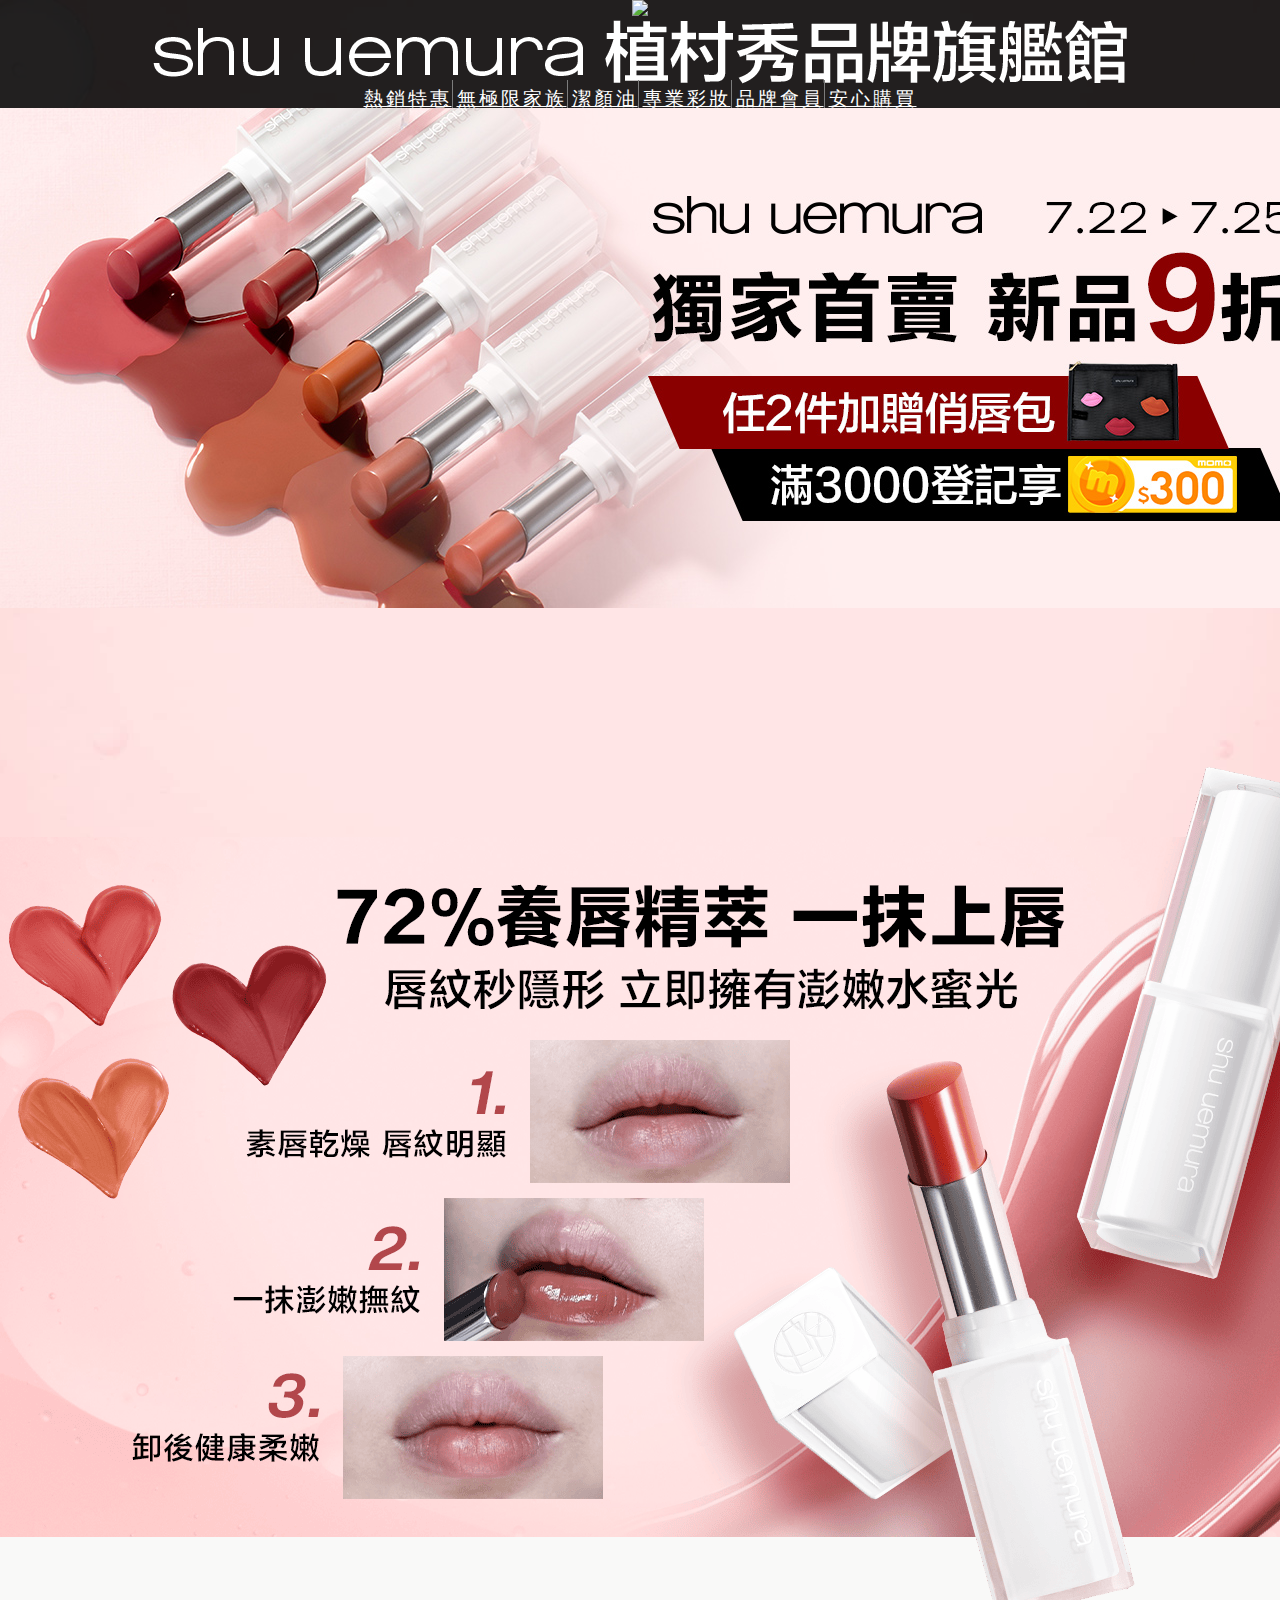
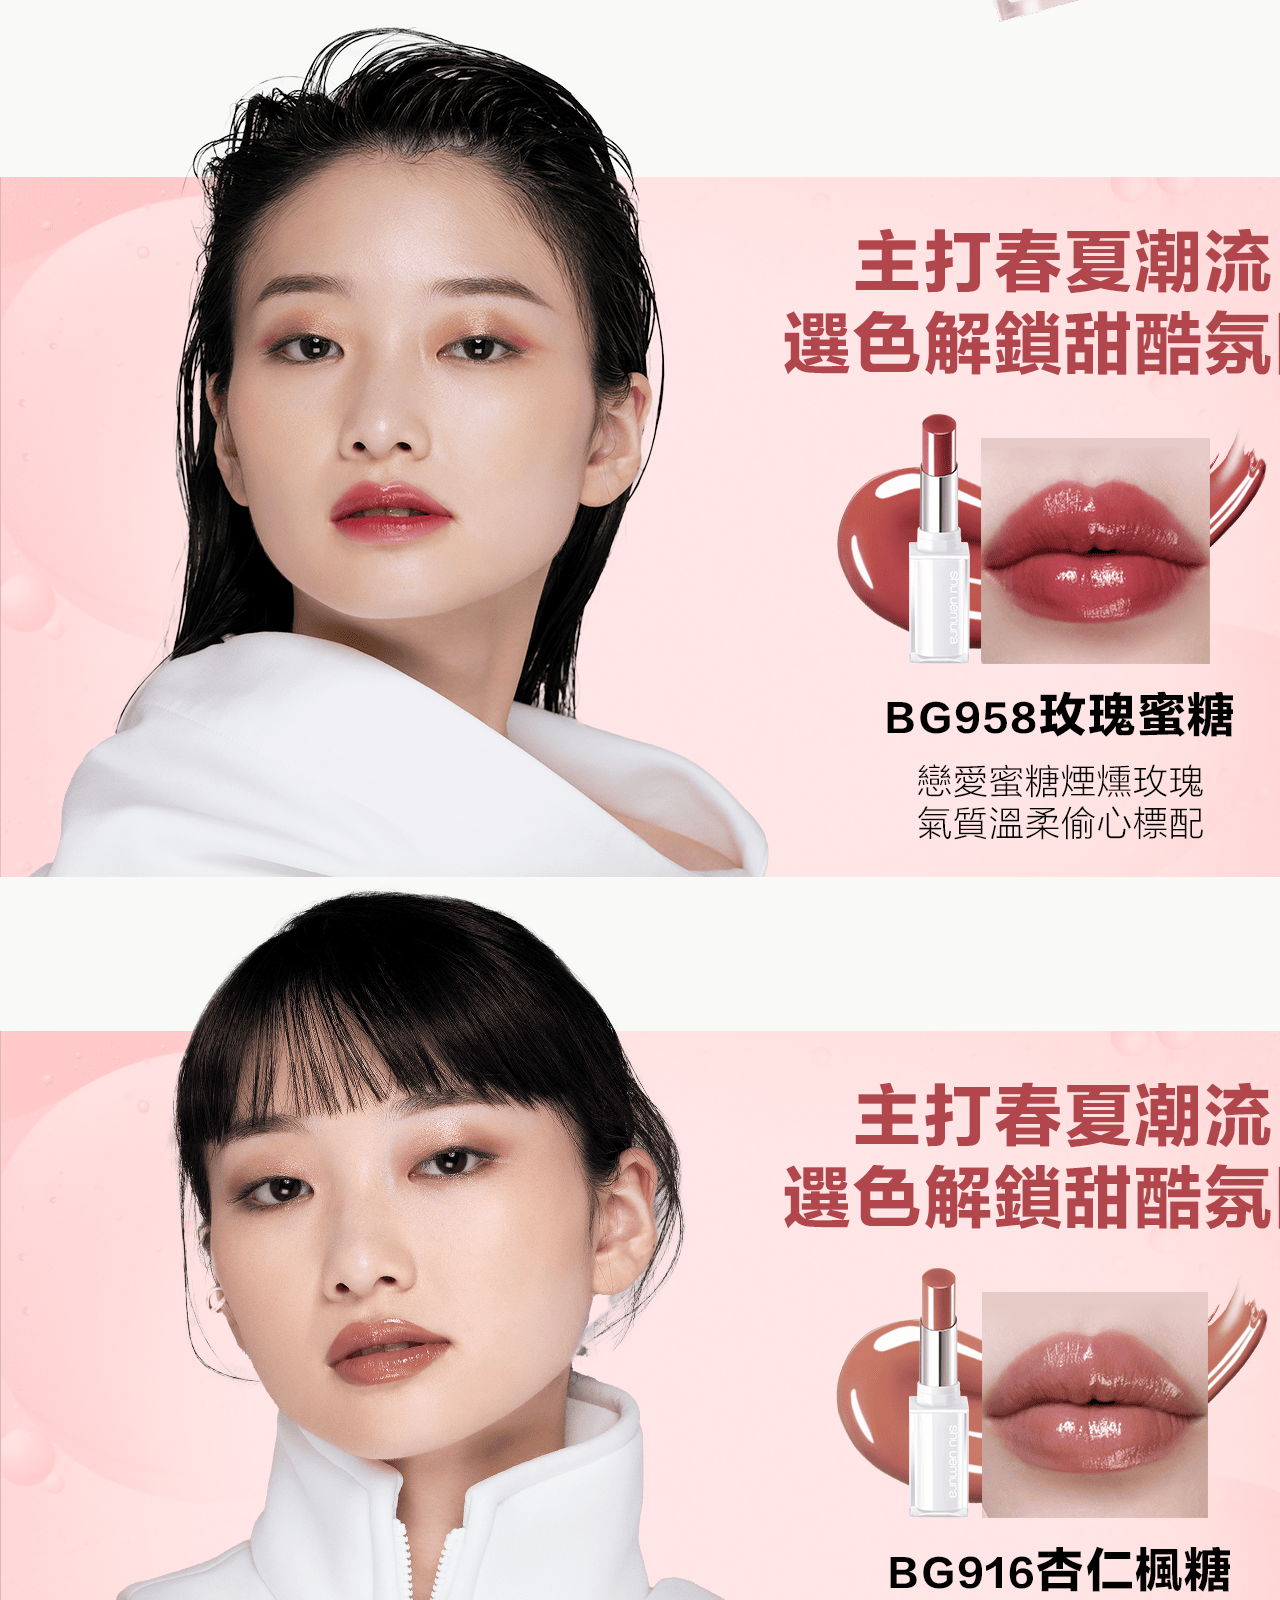
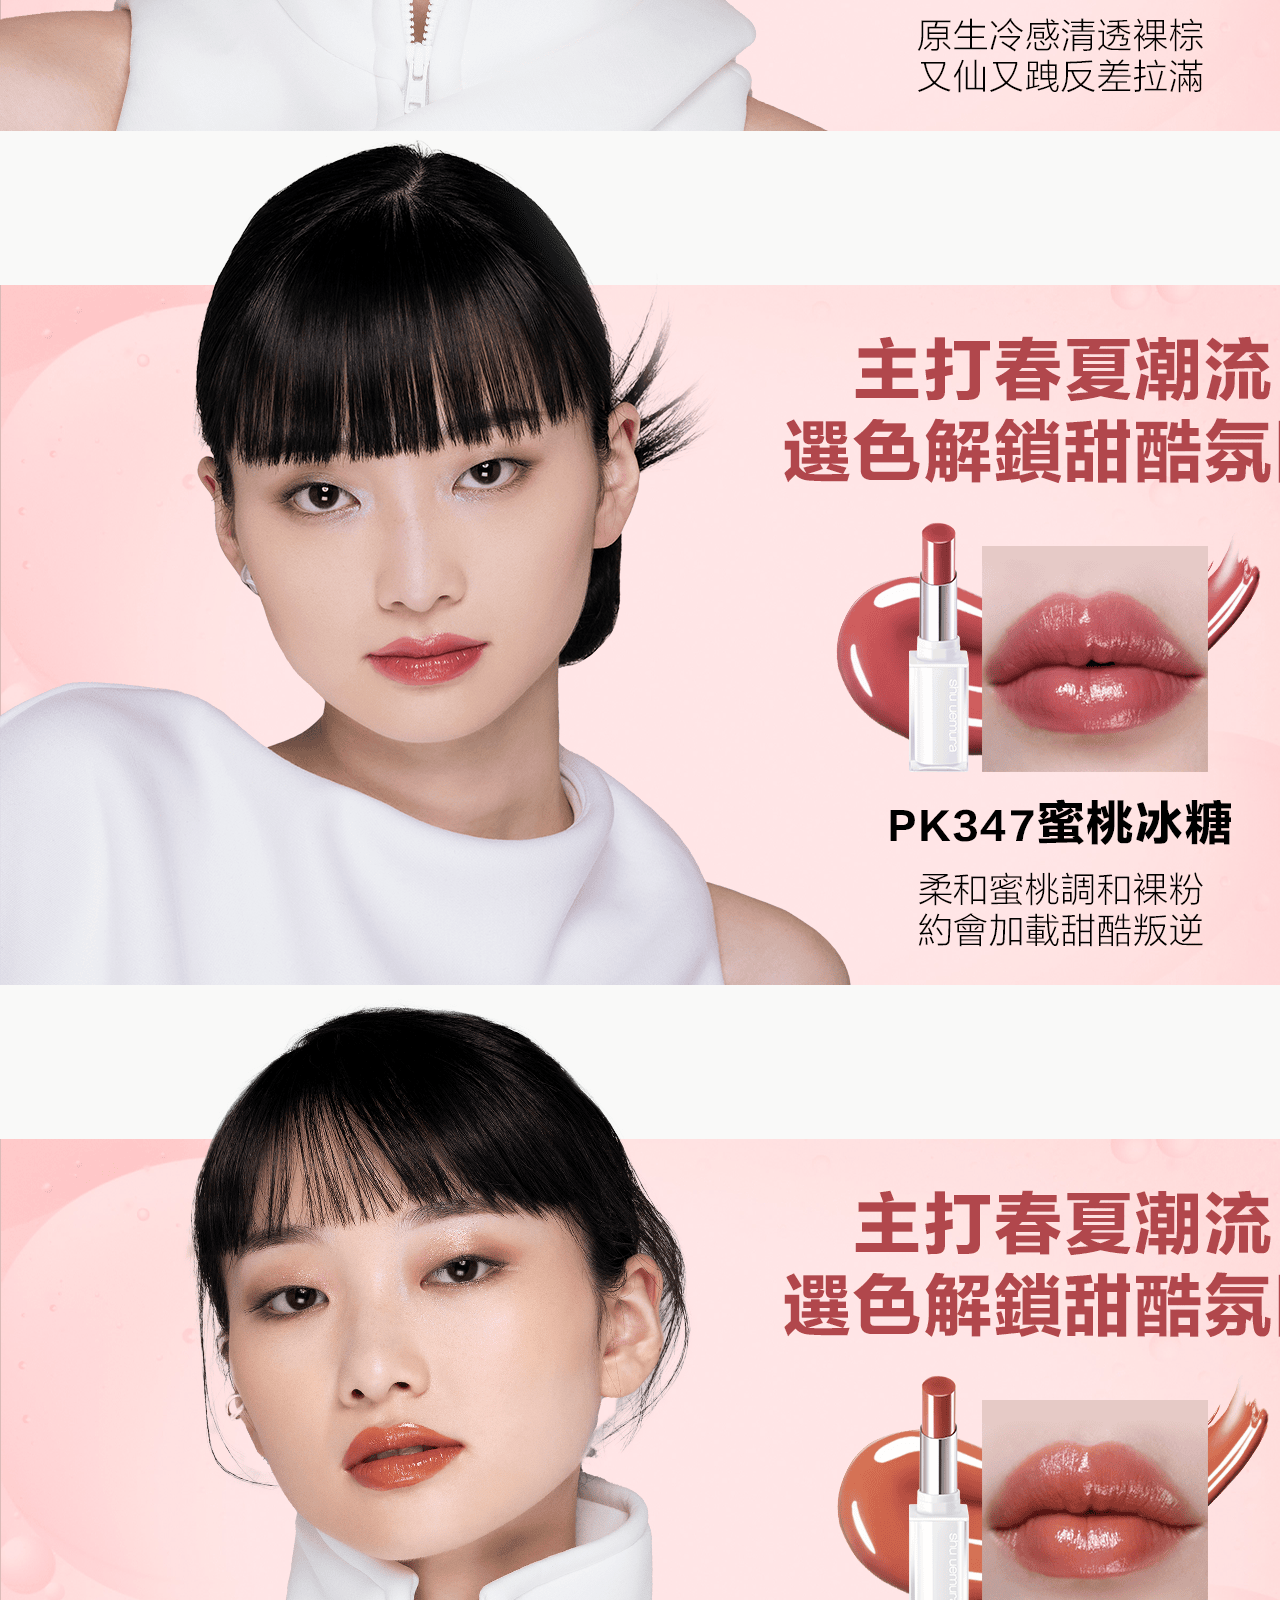
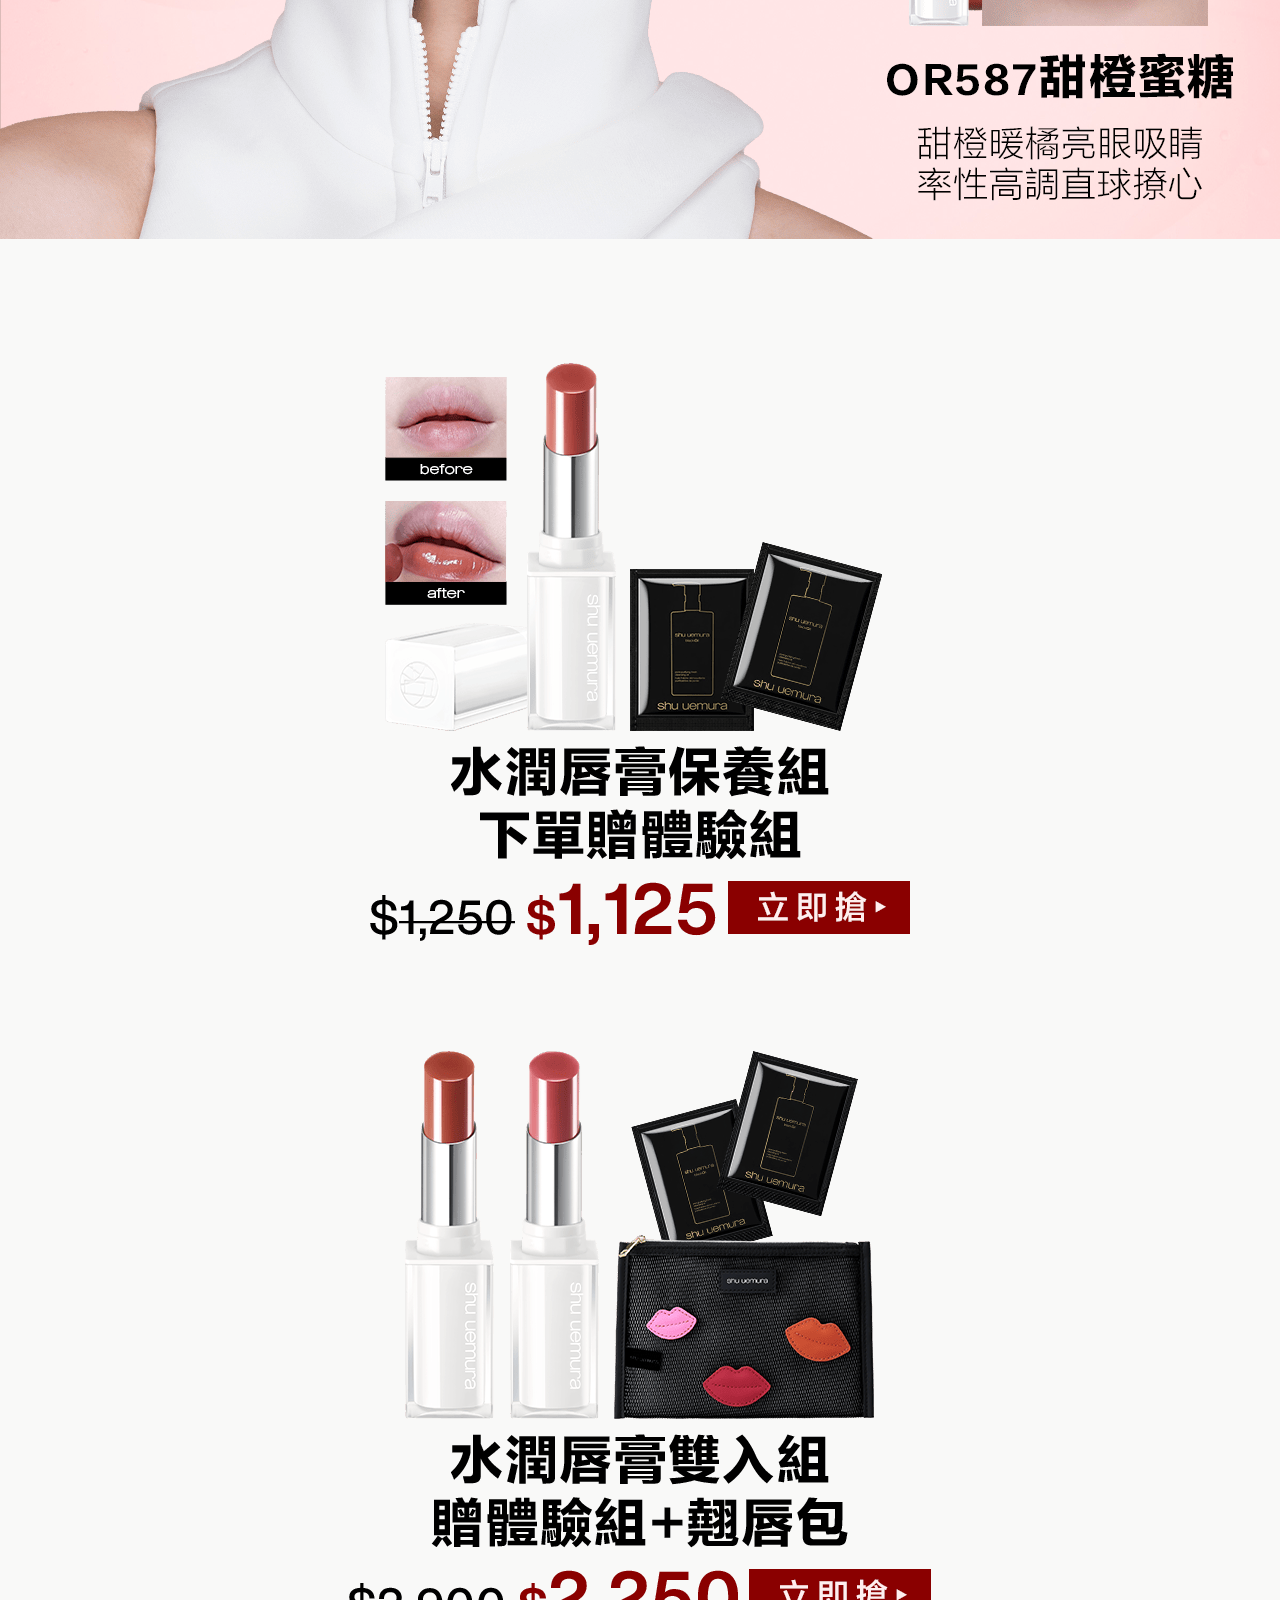
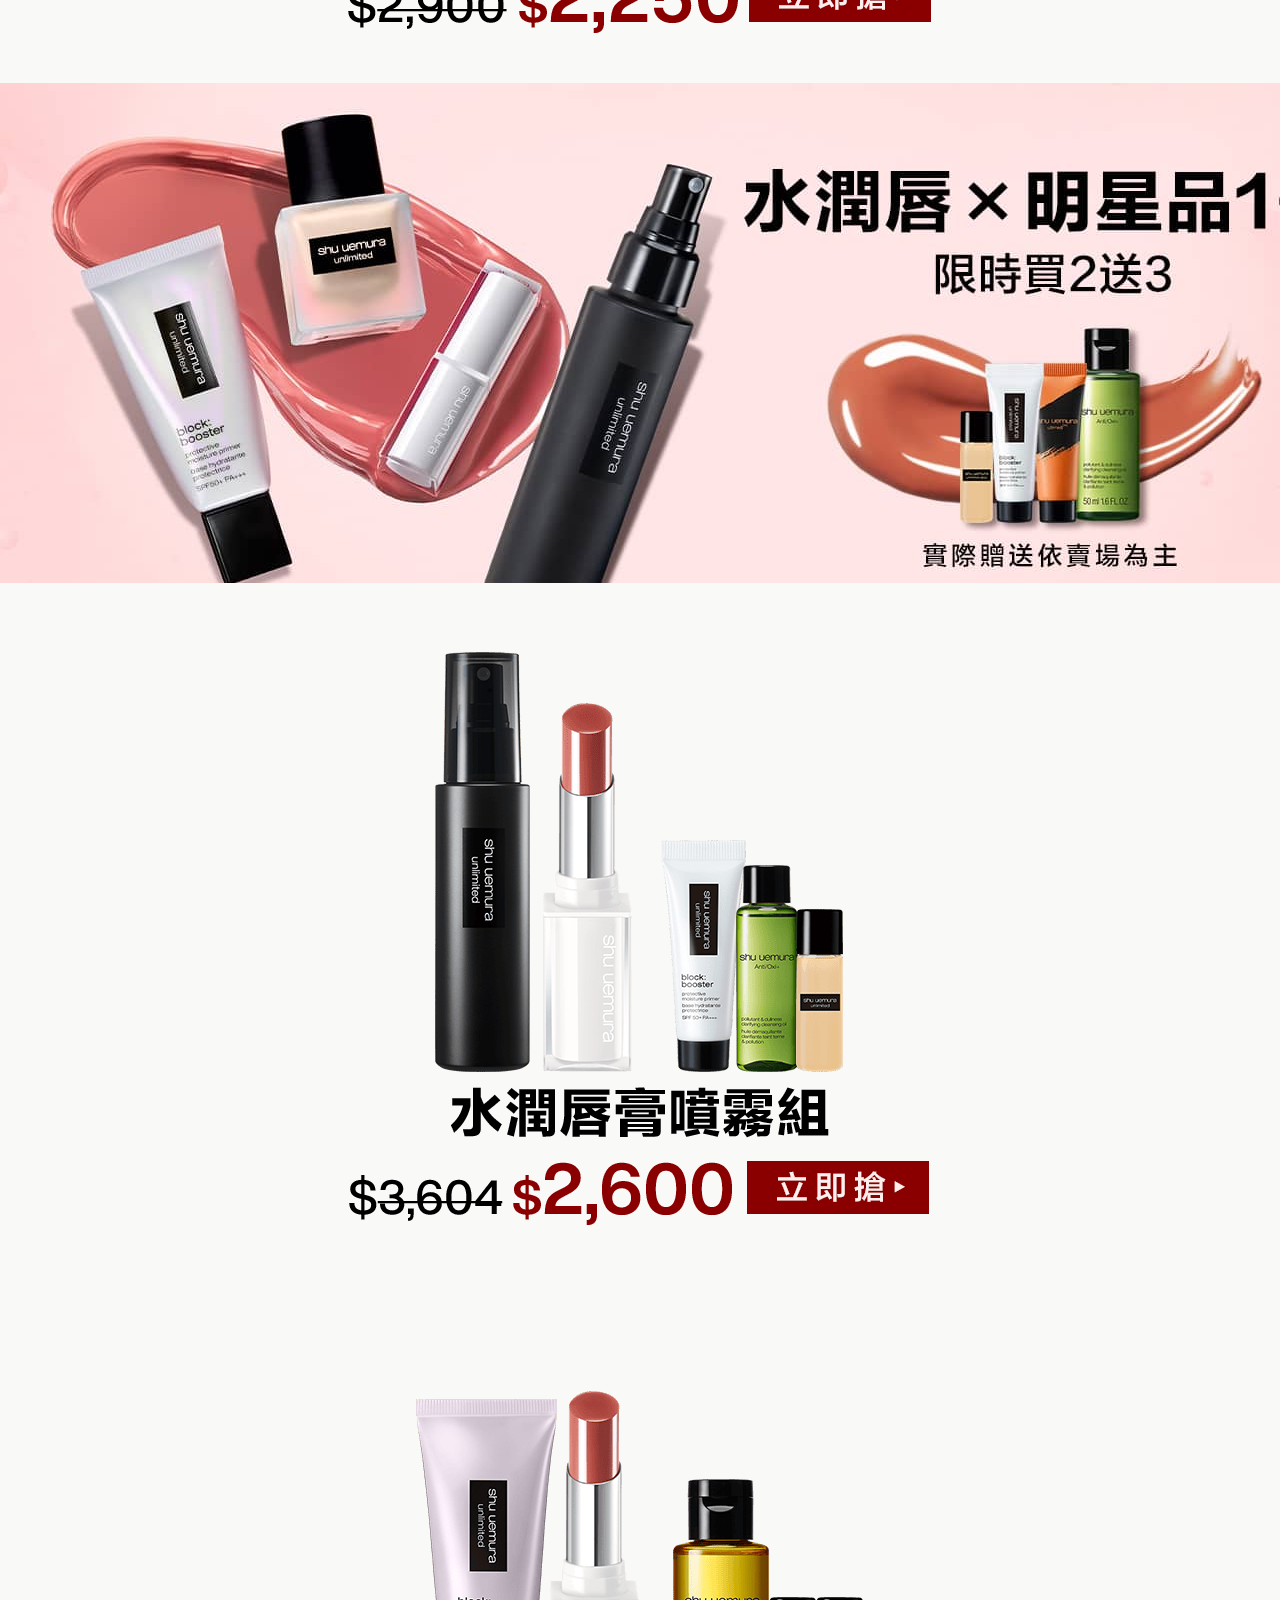
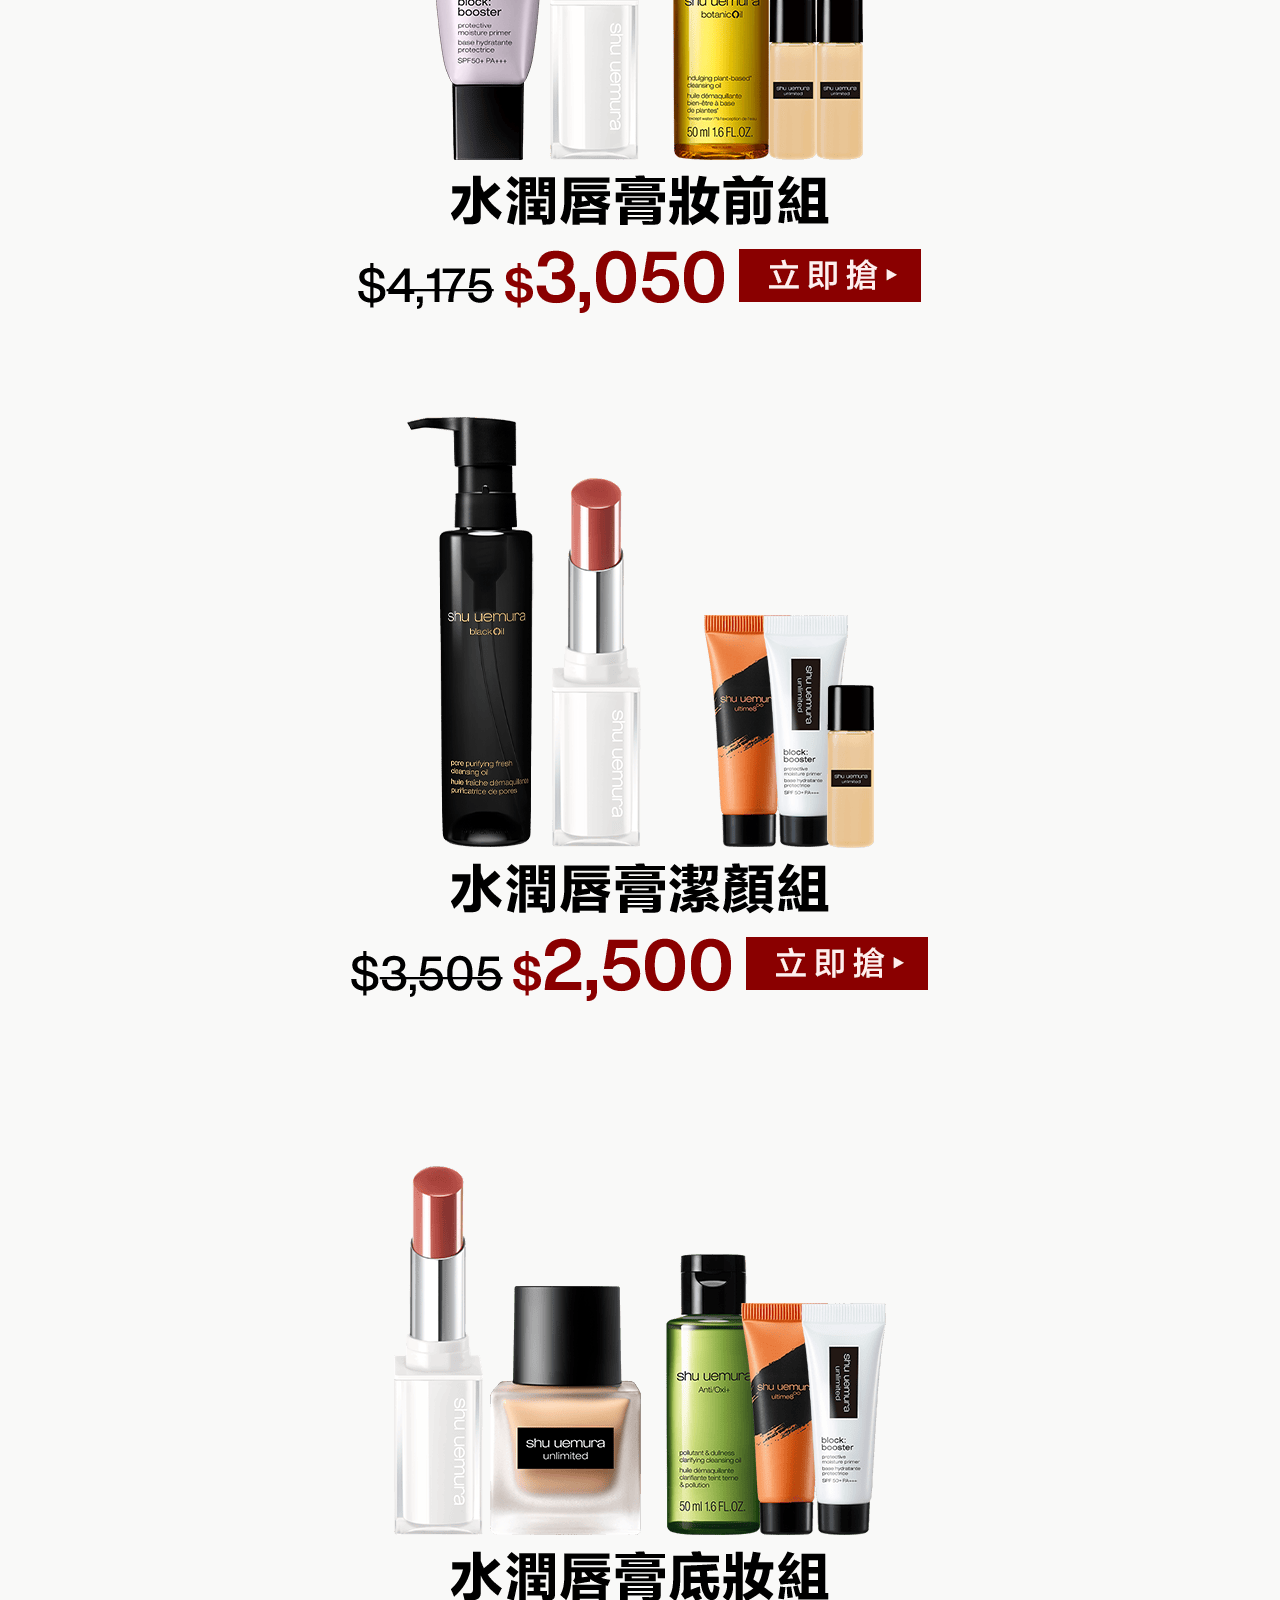
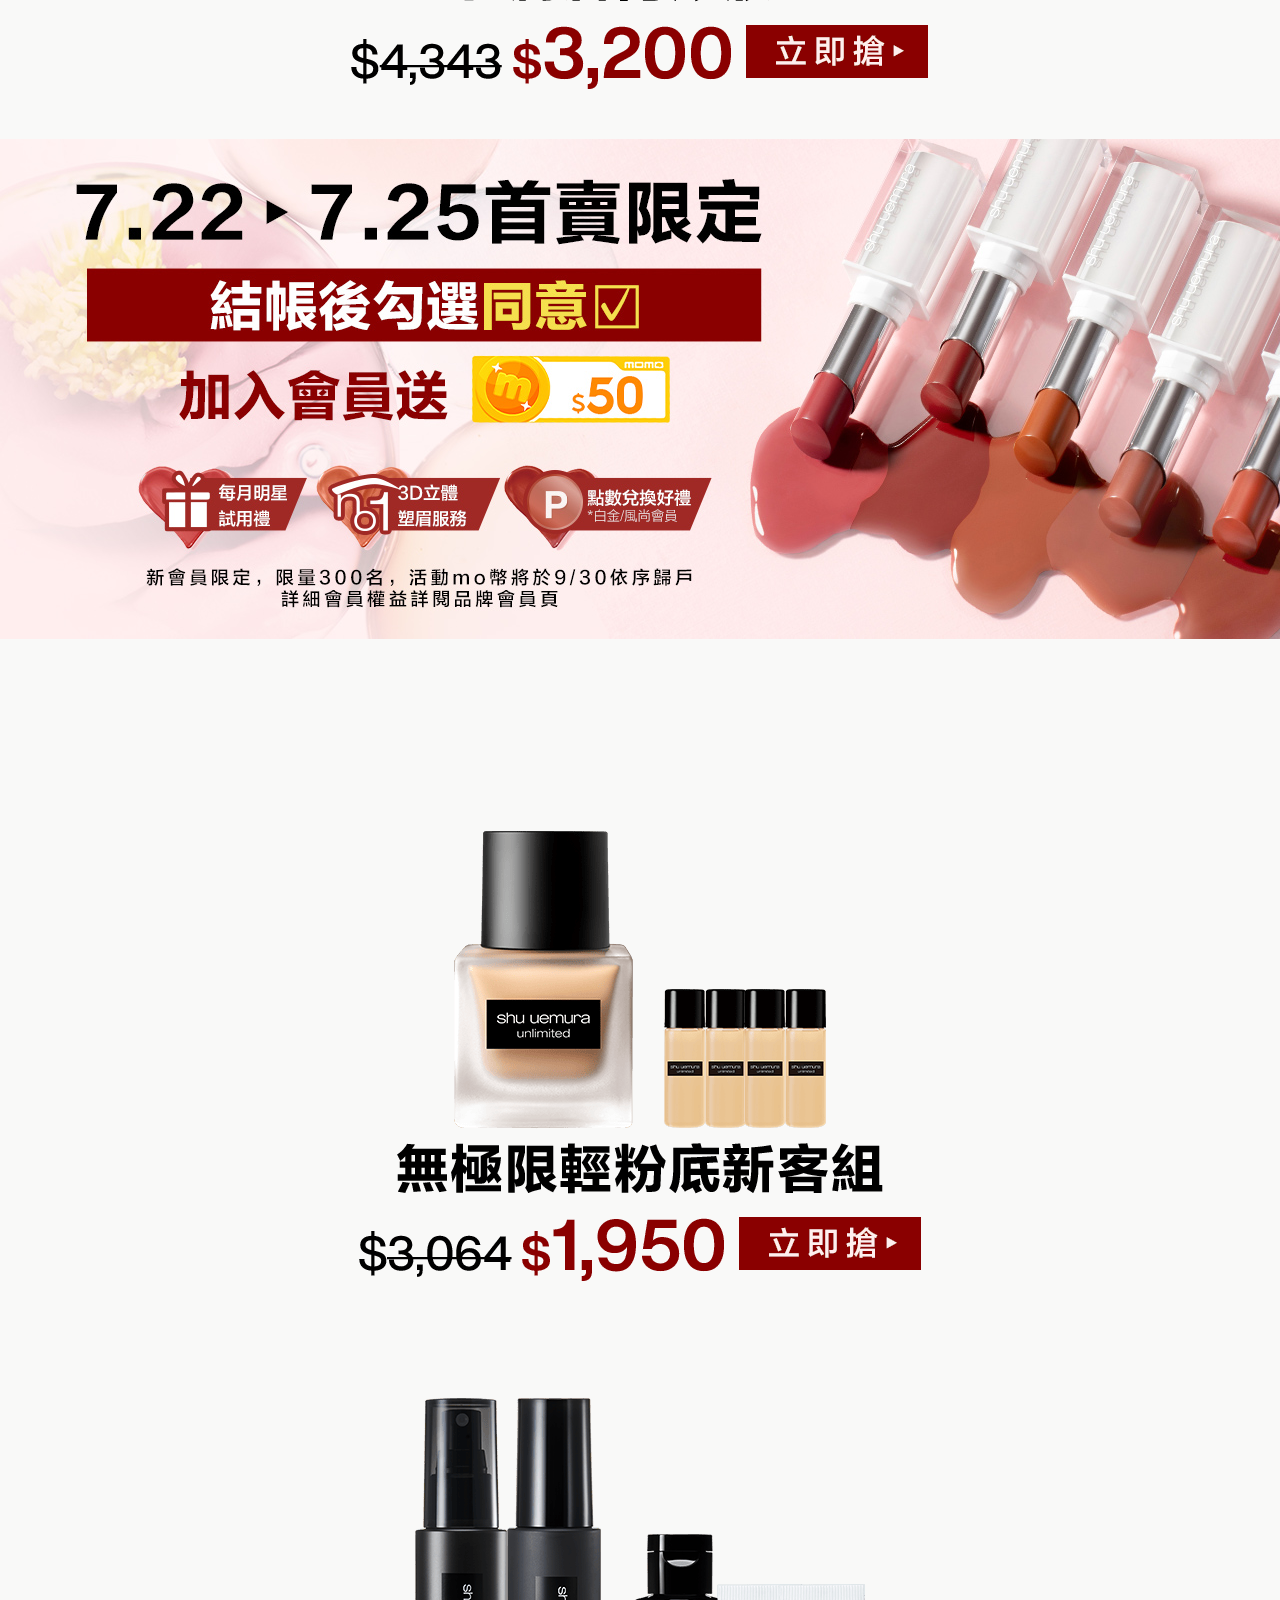
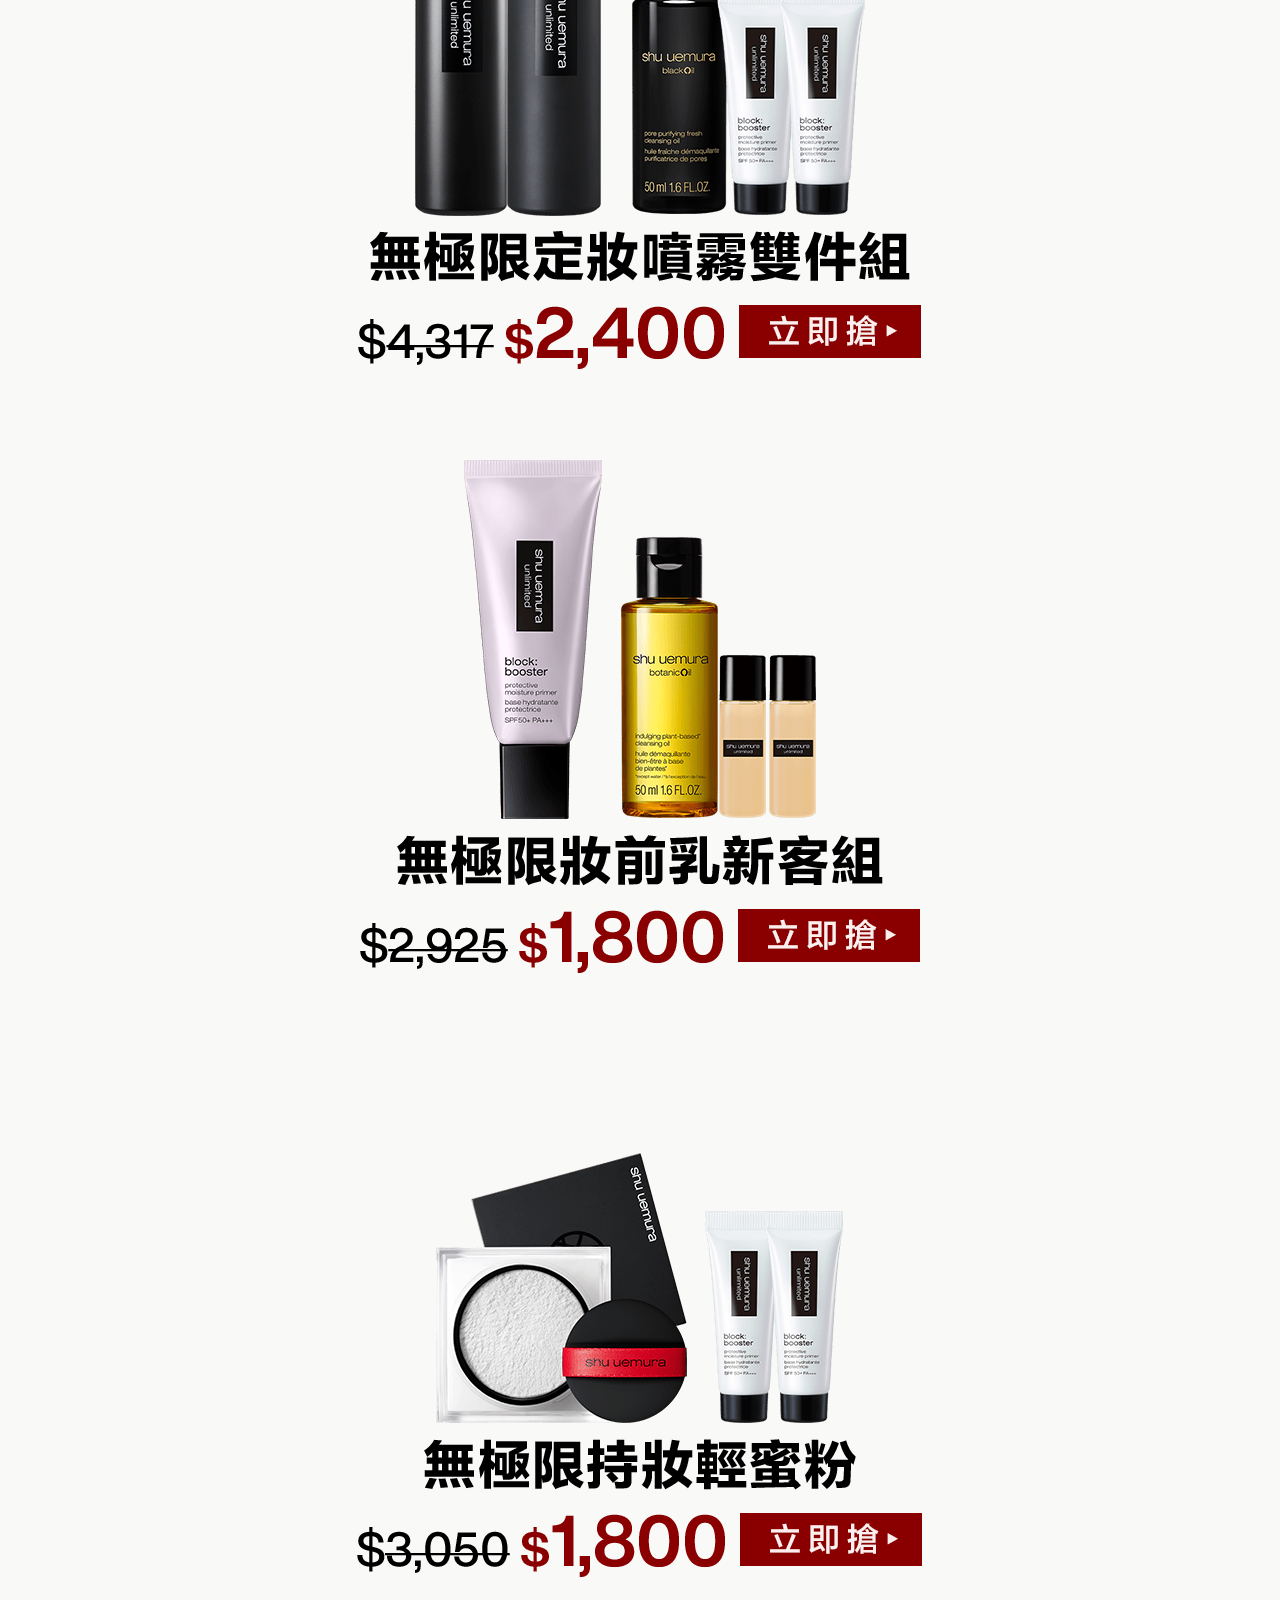
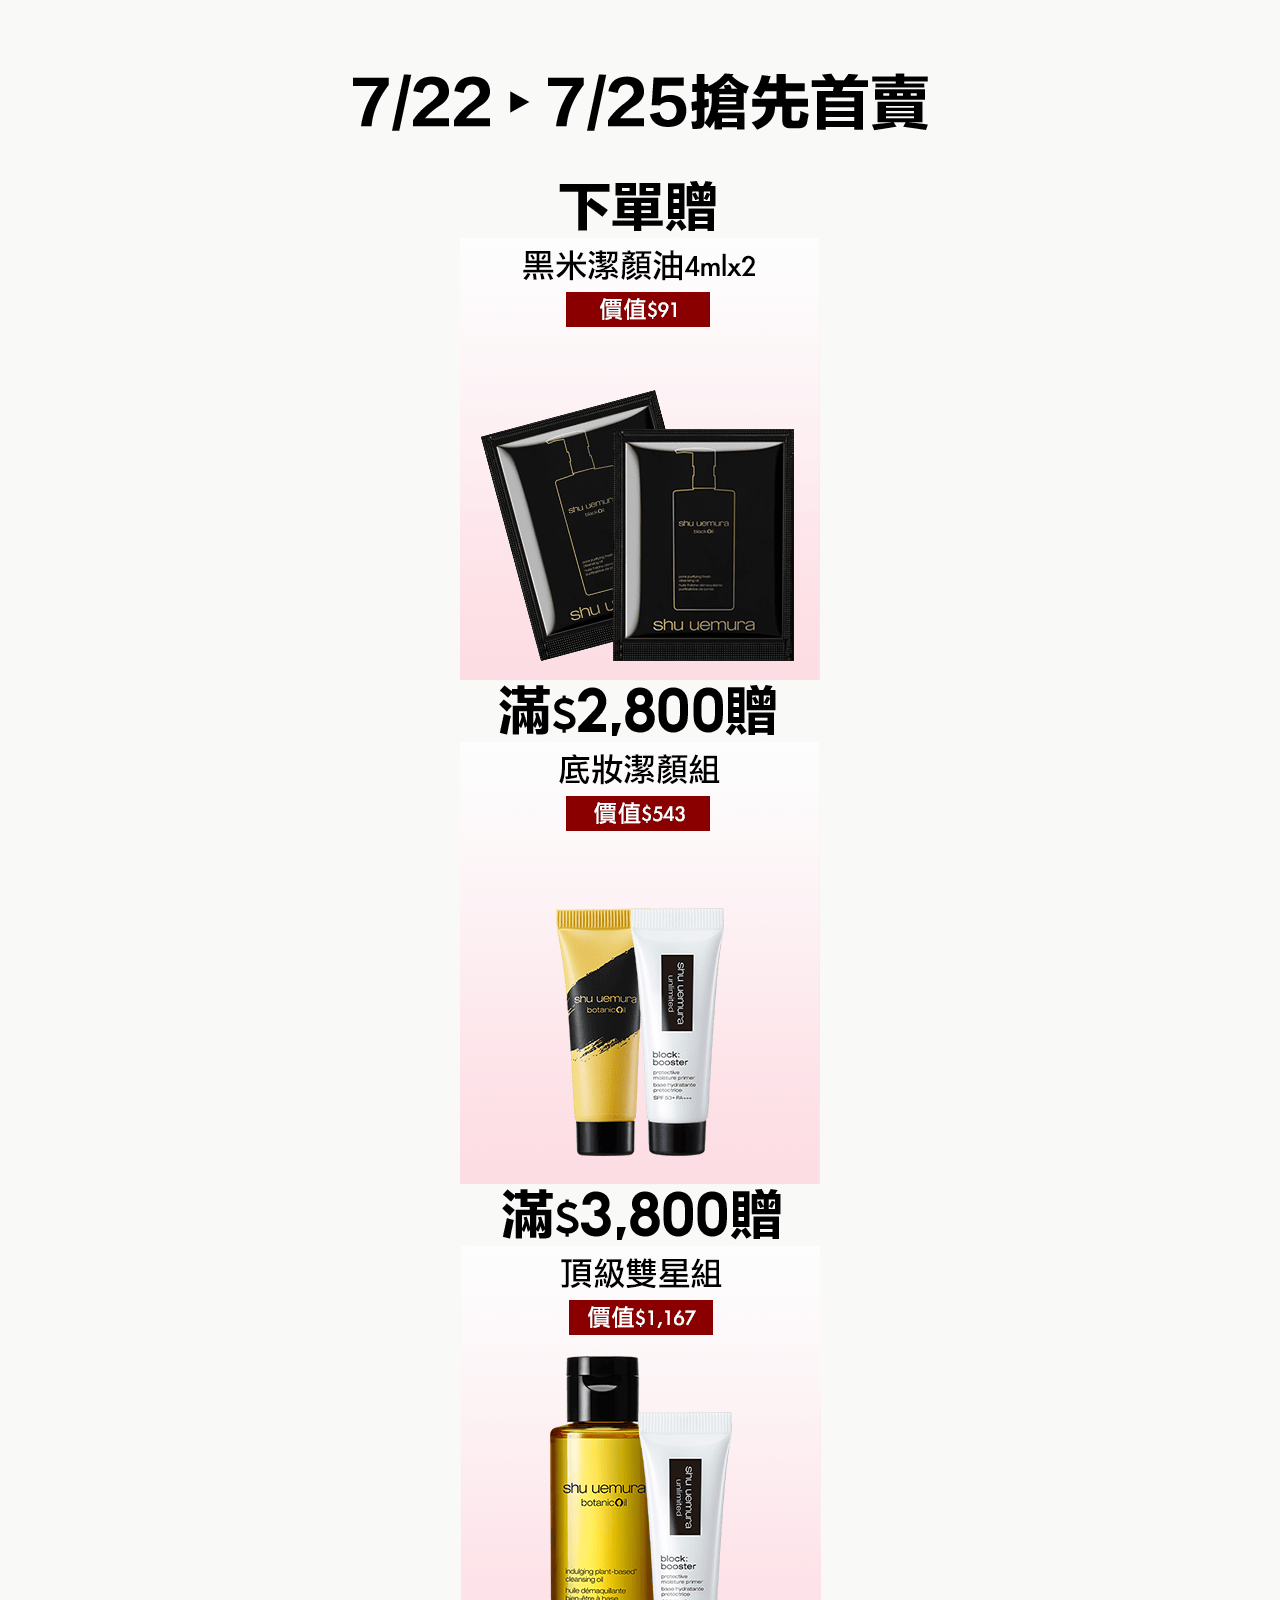
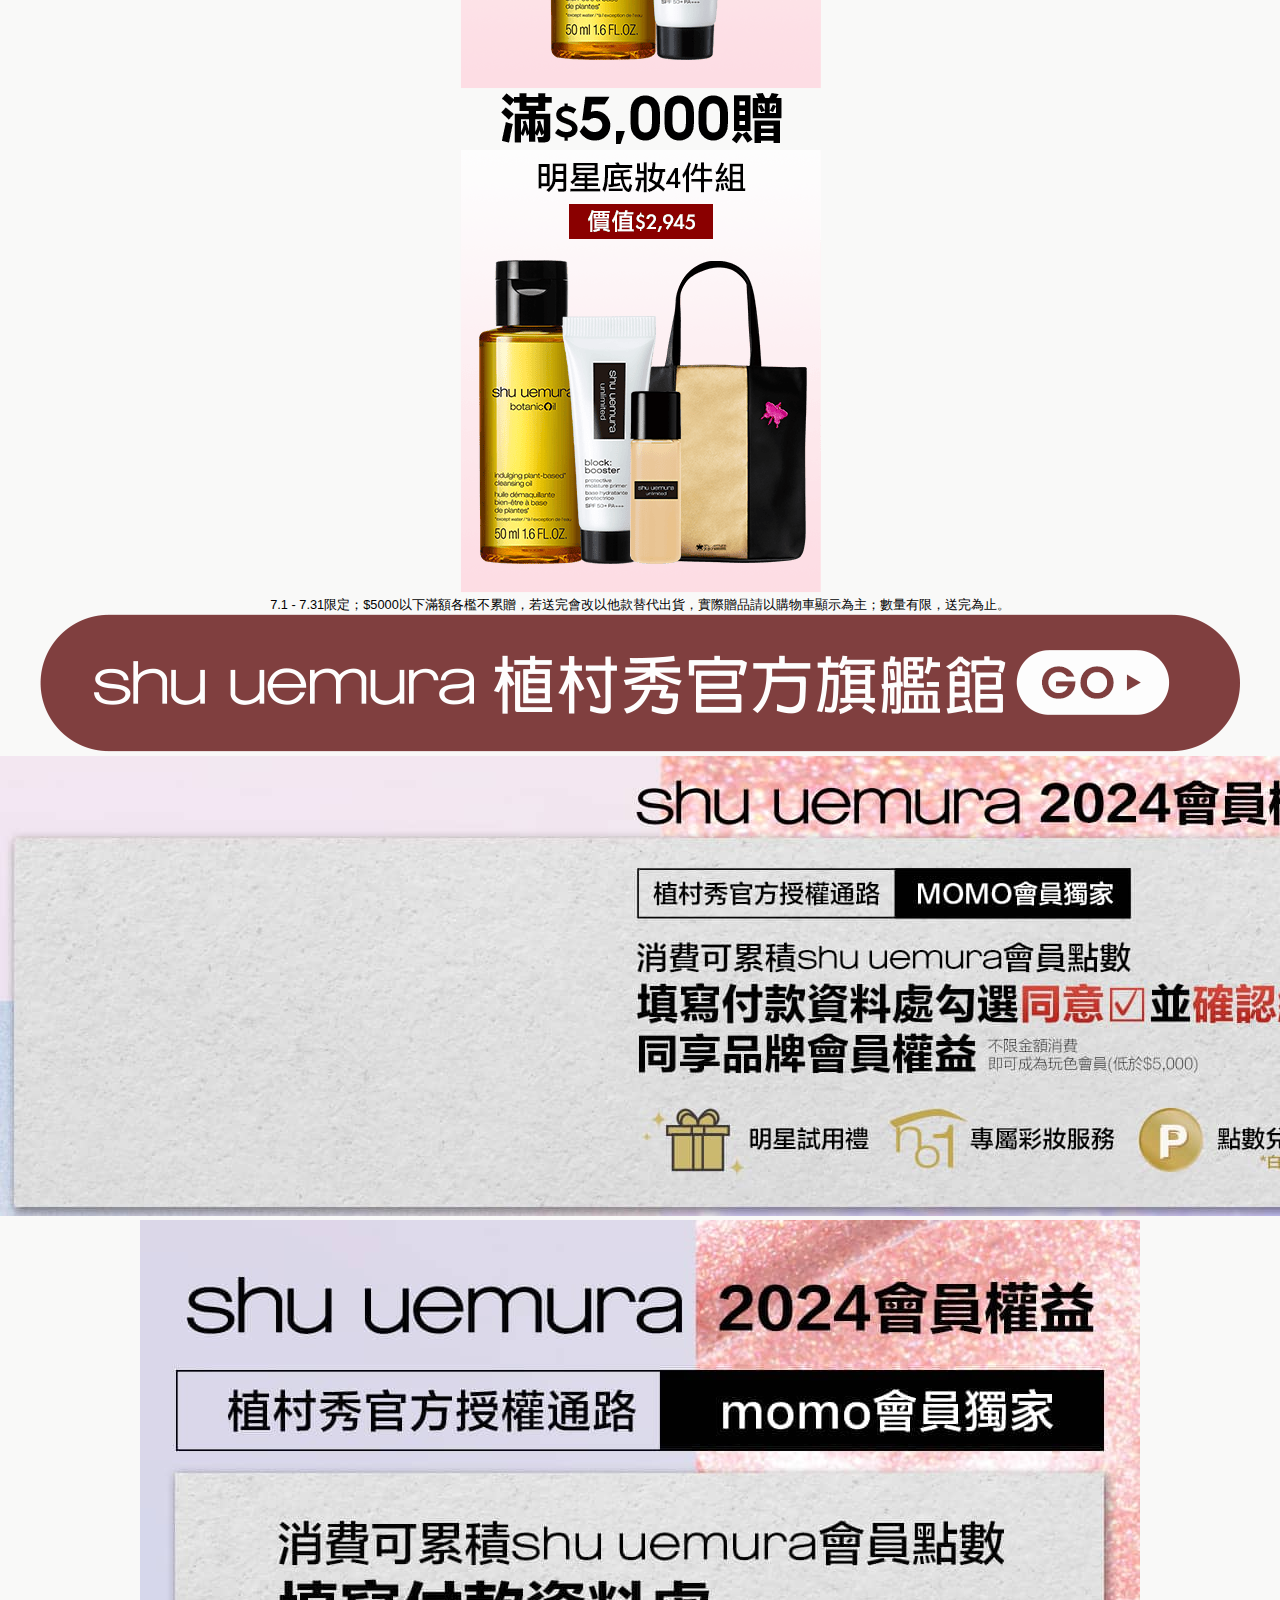
==== commit 693cdaa4: "Add files via upload" ====
--- a/index.html
+++ b/index.html
@@ -124,21 +124,21 @@
                     <div class="w-100"></div>
 
                     <div class="col-6 py-3">
-                        <a href="https://www.momoshop.com.tw/goods/GoodsDetail.jsp?i_code=13019006" target="_blank">
+                        <a href="https://www.momoshop.com.tw/goods/GoodsDetail.jsp?i_code=13039864" target="_blank">
                             <img src="images/02BOMA.png"></a>
                     </div>
                     <div class="col-6 py-3">
-                        <a href="https://www.momoshop.com.tw/goods/GoodsDetail.jsp?i_code=13039943" target="_blank">
+                        <a href="https://www.momoshop.com.tw/goods/GoodsDetail.jsp?i_code=13043727" target="_blank">
                             <img src="images/02BOMB.png"></a>
                     </div>
                     <div class="w-100"></div>
 
                     <div class="col-6 py-3">
-                        <a href="https://www.momoshop.com.tw/goods/GoodsDetail.jsp?i_code=13019006" target="_blank">
+                        <a href="https://www.momoshop.com.tw/goods/GoodsDetail.jsp?i_code=13043730" target="_blank">
                             <img src="images/02BOMC.png"></a>
                     </div>
                     <div class="col-6 py-3">
-                        <a href="https://www.momoshop.com.tw/goods/GoodsDetail.jsp?i_code=13039943" target="_blank">
+                        <a href="https://www.momoshop.com.tw/goods/GoodsDetail.jsp?i_code=13043723" target="_blank">
                             <img src="images/02BOMD.png"></a>
                     </div>
                 </div>
@@ -152,21 +152,21 @@
                     <div class="w-100"></div>
 
                     <div class="col-6">
-                        <a href="https://www.momoshop.com.tw/goods/GoodsDetail.jsp?i_code=13019006" target="_blank">
+                        <a href="https://www.momoshop.com.tw/goods/GoodsDetail.jsp?i_code=6820622" target="_blank">
                             <img src="images/03BOMA.png"></a>
                     </div>
                     <div class="col-6">
-                        <a href="https://www.momoshop.com.tw/goods/GoodsDetail.jsp?i_code=13039943" target="_blank">
+                        <a href="https://www.momoshop.com.tw/goods/GoodsDetail.jsp?i_code=7527118" target="_blank">
                             <img src="images/03BOMB.png"></a>
                     </div>
                     <div class="w-100"></div>
 
                     <div class="col-6">
-                        <a href="https://www.momoshop.com.tw/goods/GoodsDetail.jsp?i_code=13019006" target="_blank">
+                        <a href="https://www.momoshop.com.tw/goods/GoodsDetail.jsp?i_code=9107336" target="_blank">
                             <img src="images/03BOMC.png"></a>
                     </div>
                     <div class="col-6">
-                        <a href="https://www.momoshop.com.tw/goods/GoodsDetail.jsp?i_code=13039943" target="_blank">
+                        <a href="https://www.momoshop.com.tw/goods/GoodsDetail.jsp?i_code=11413722" target="_blank">
                             <img src="images/03BOMD.png"></a>
                     </div>
                 </div>
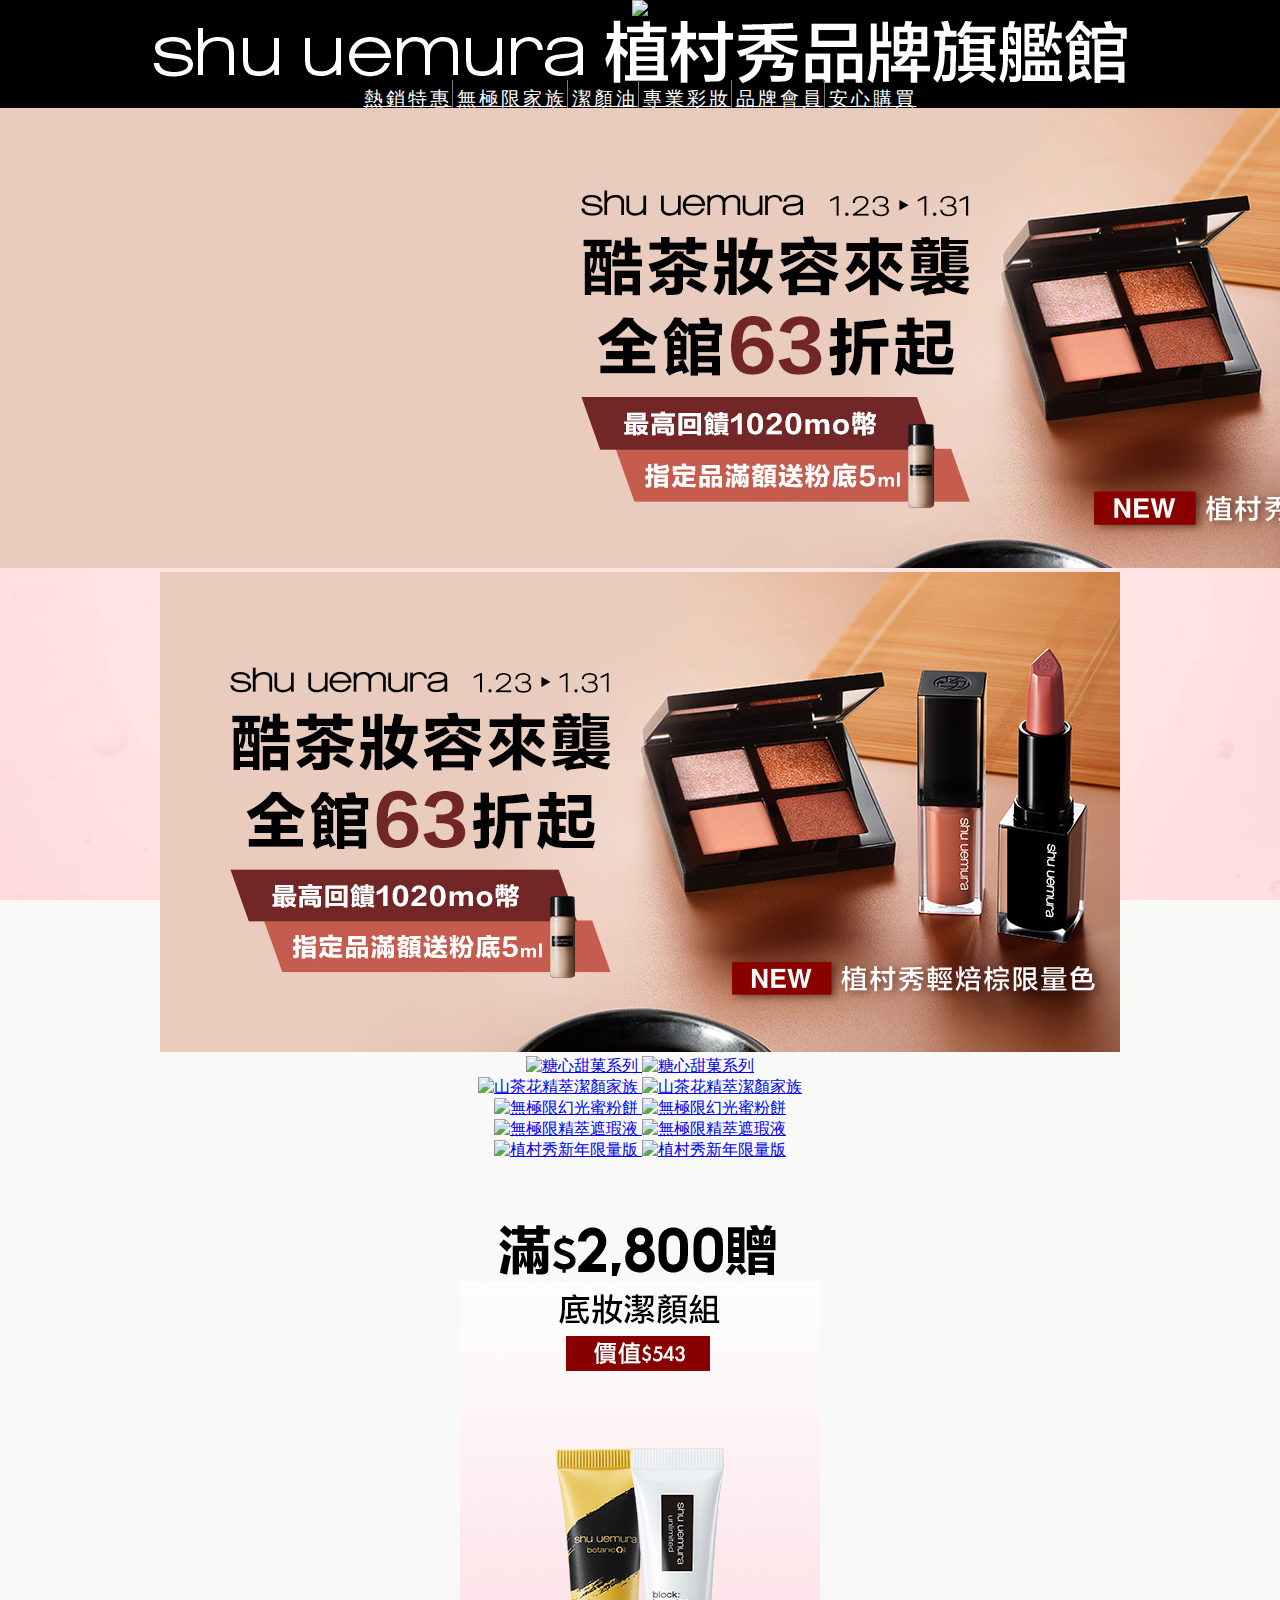
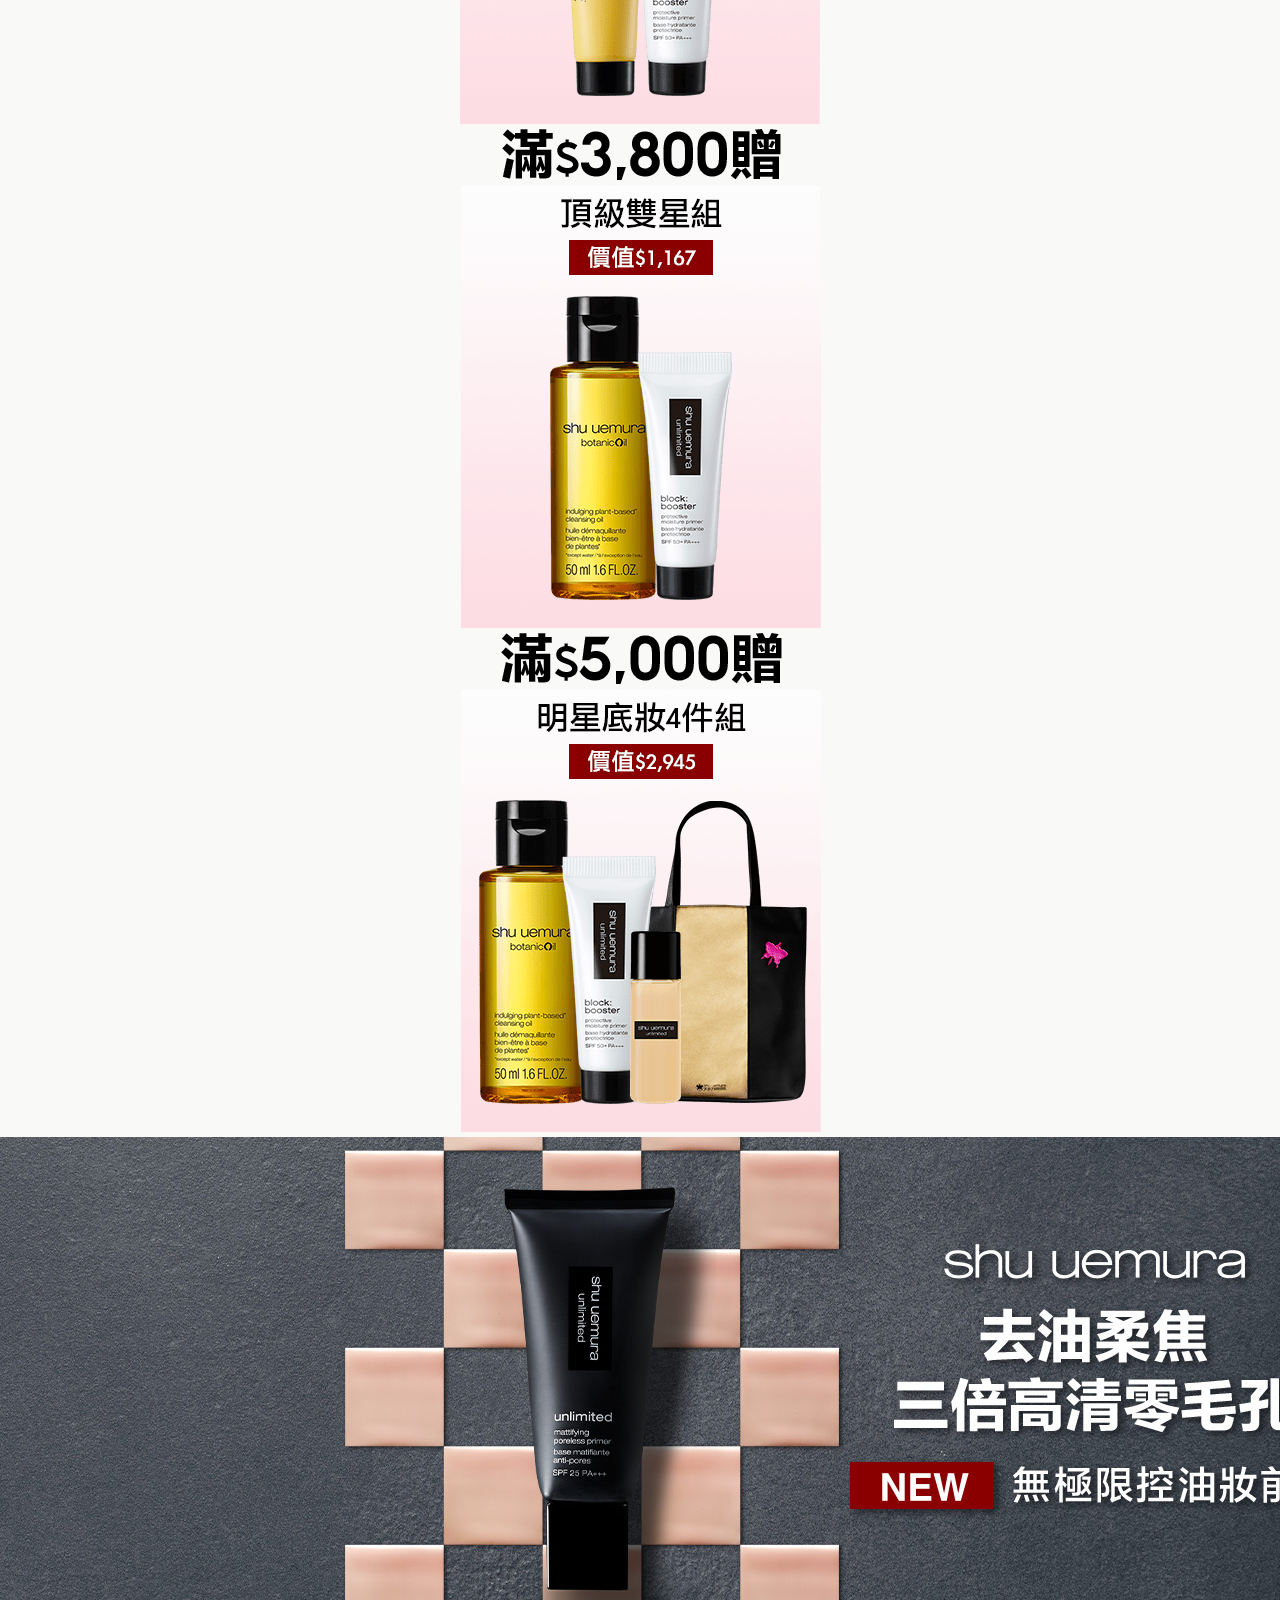
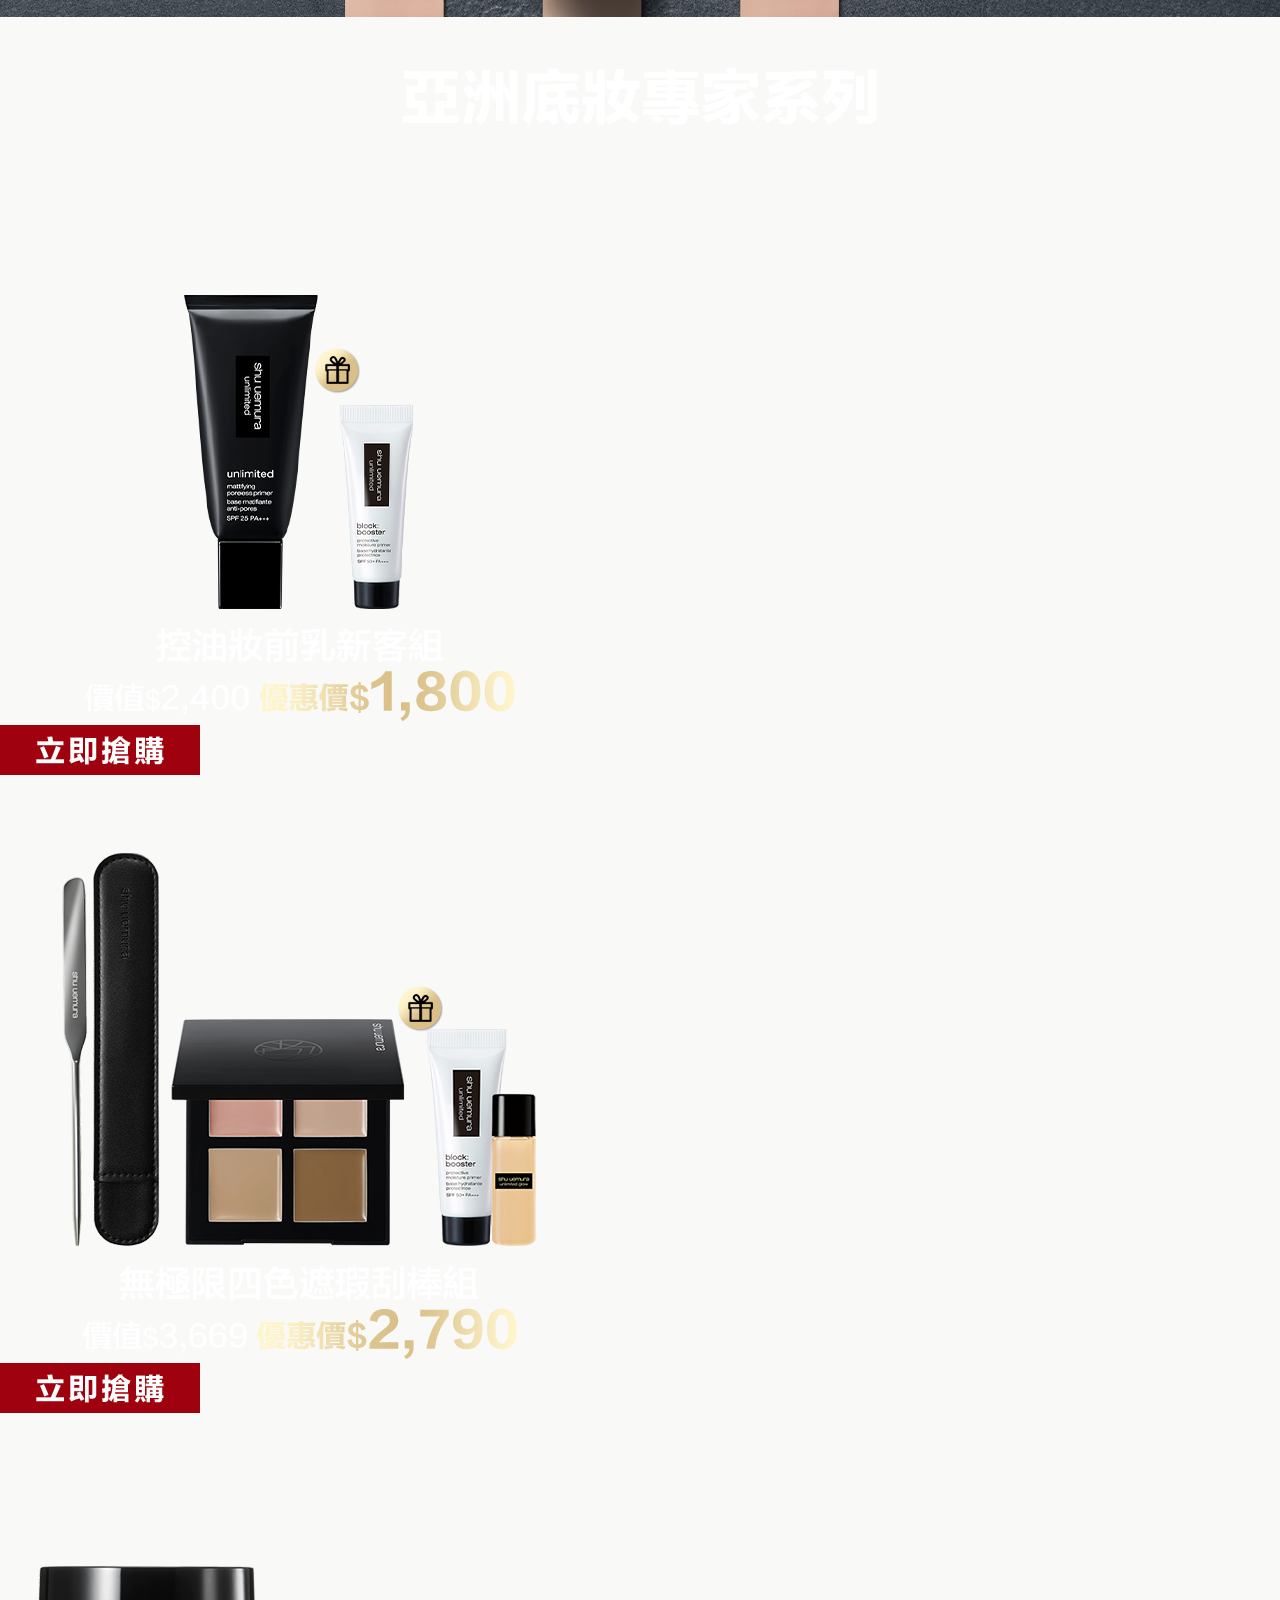
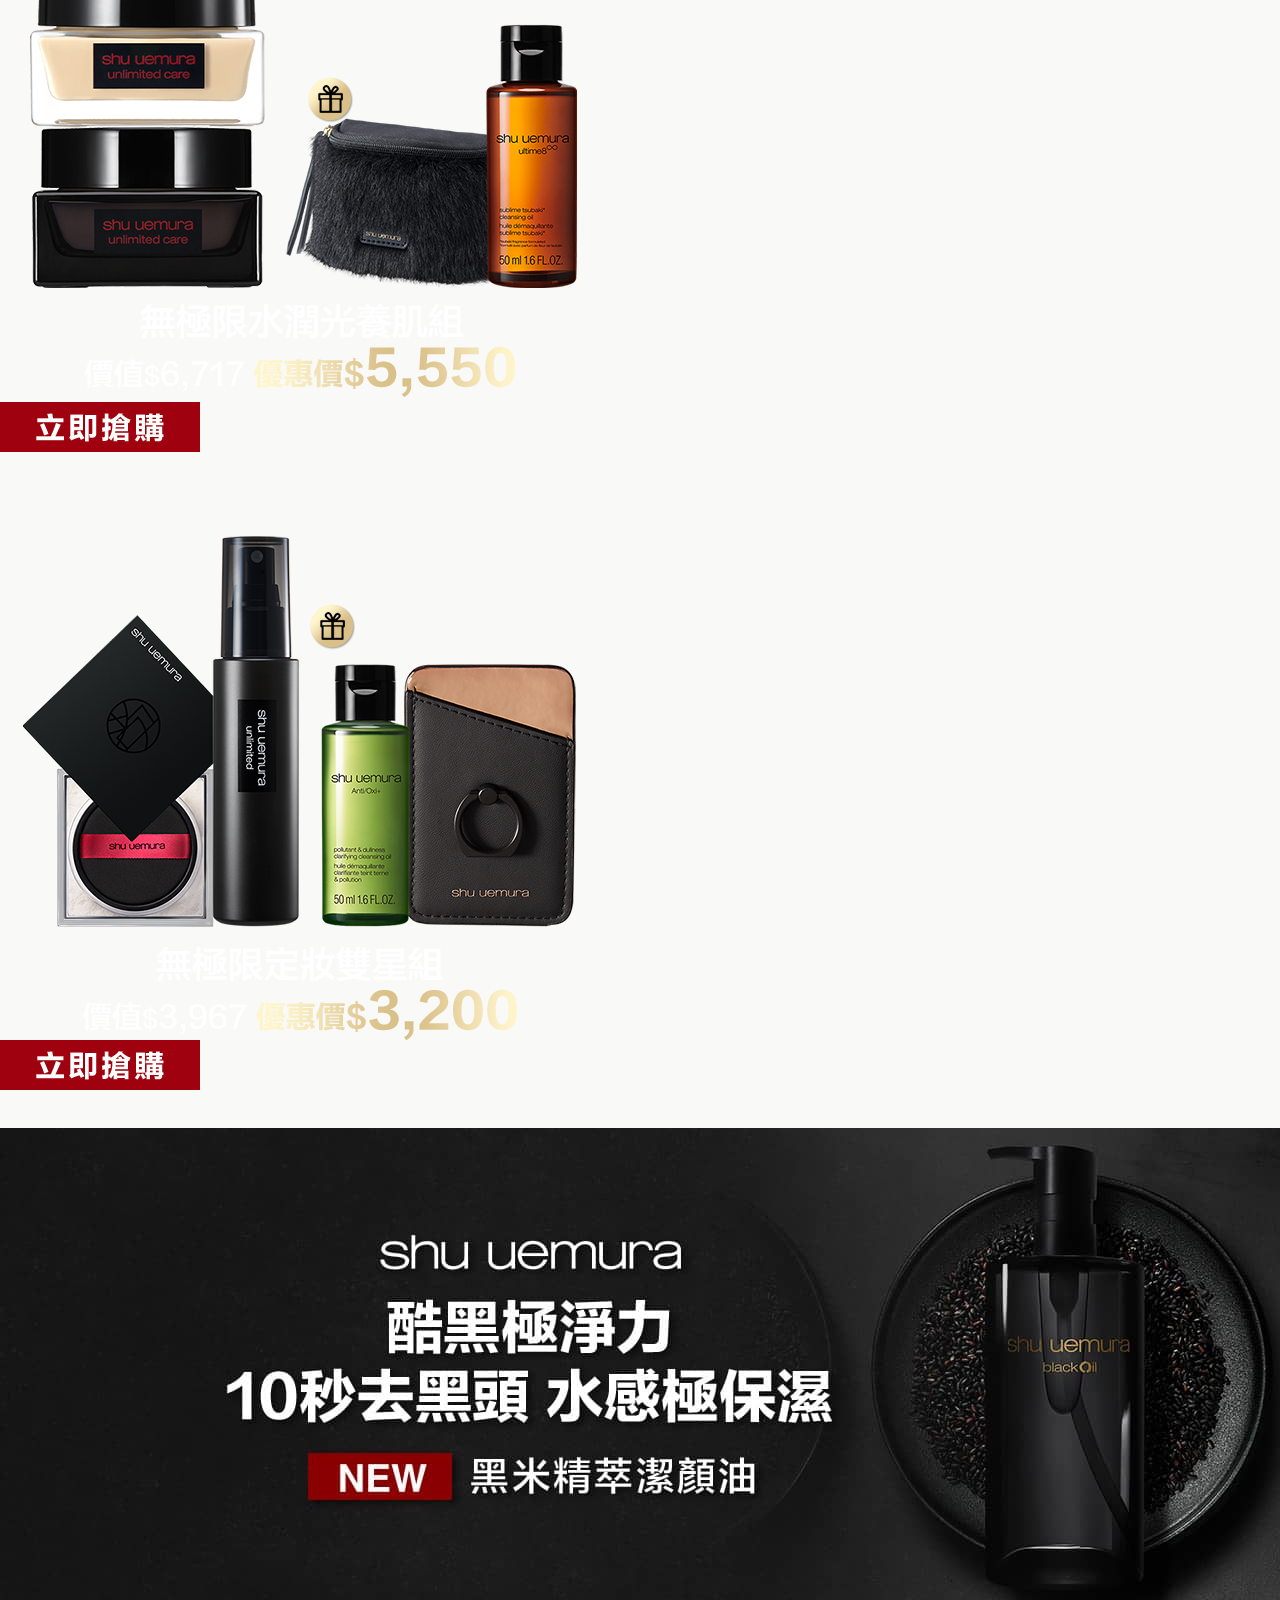
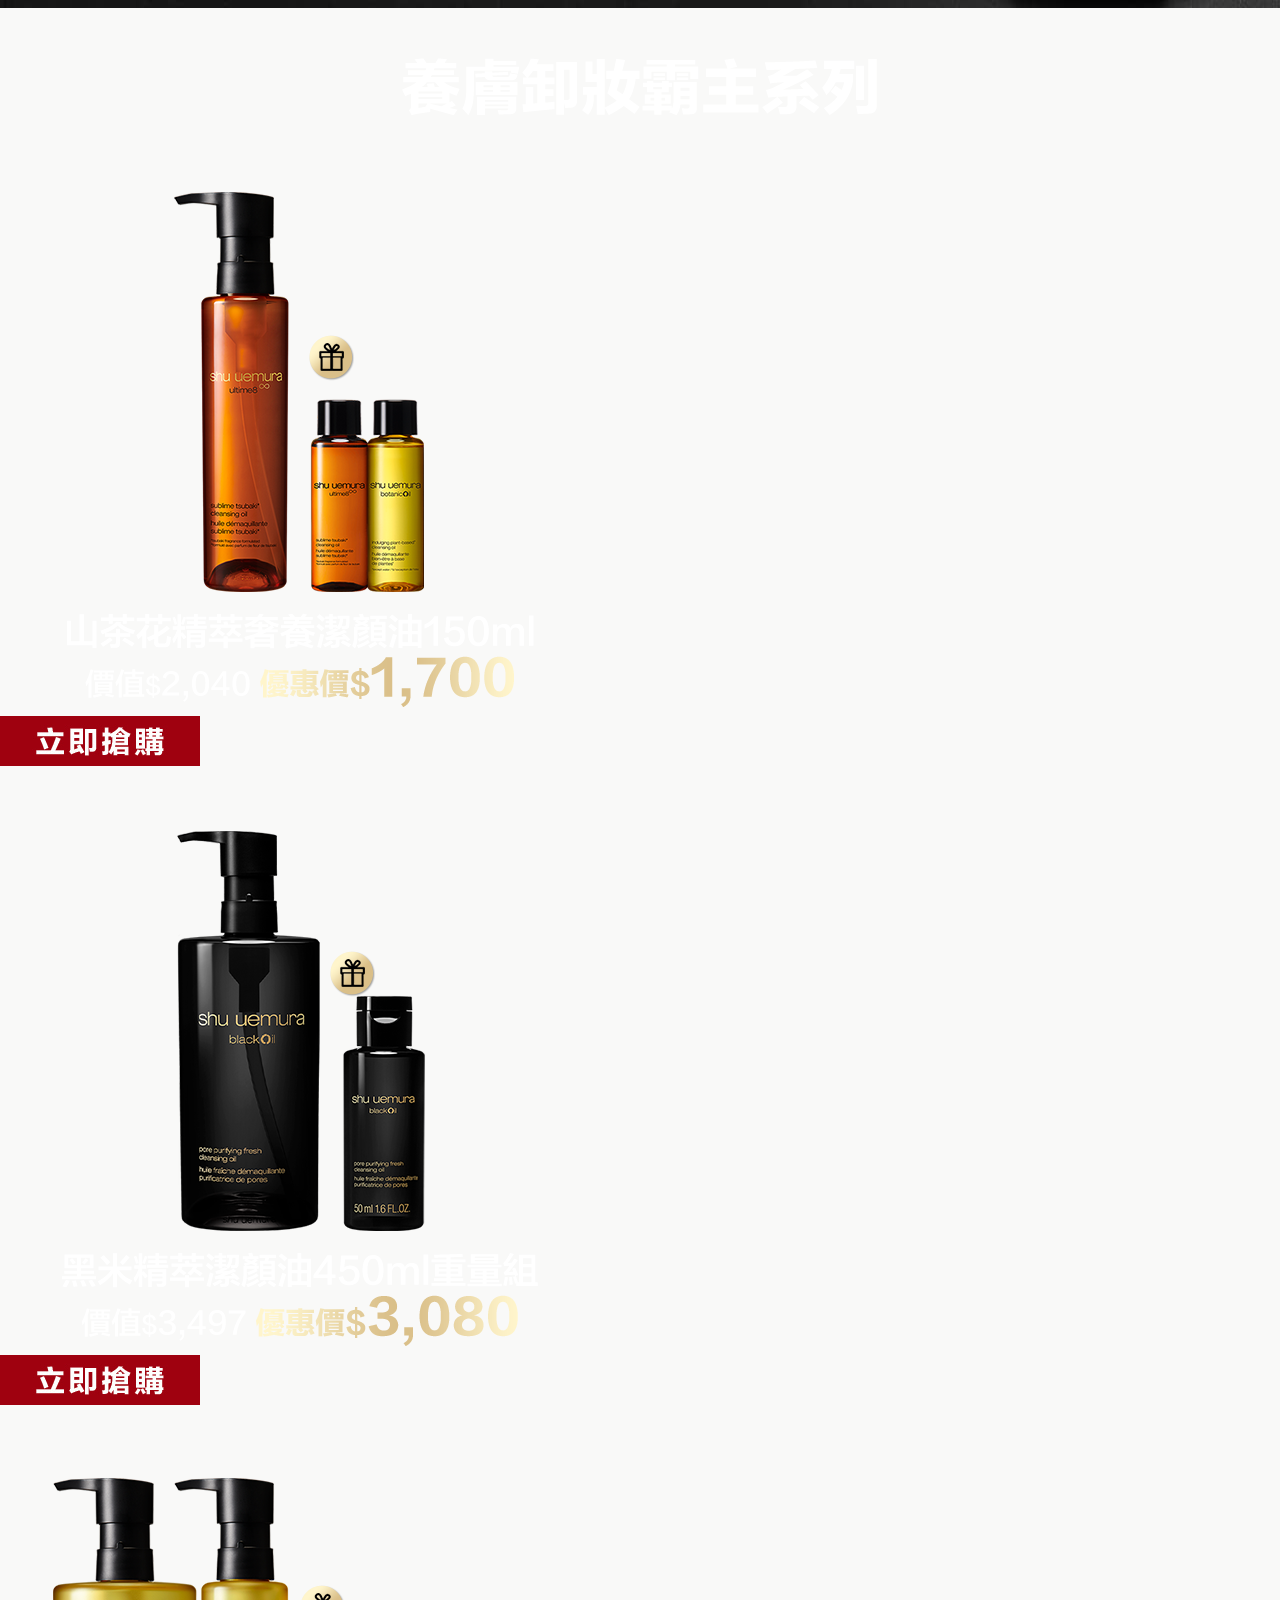
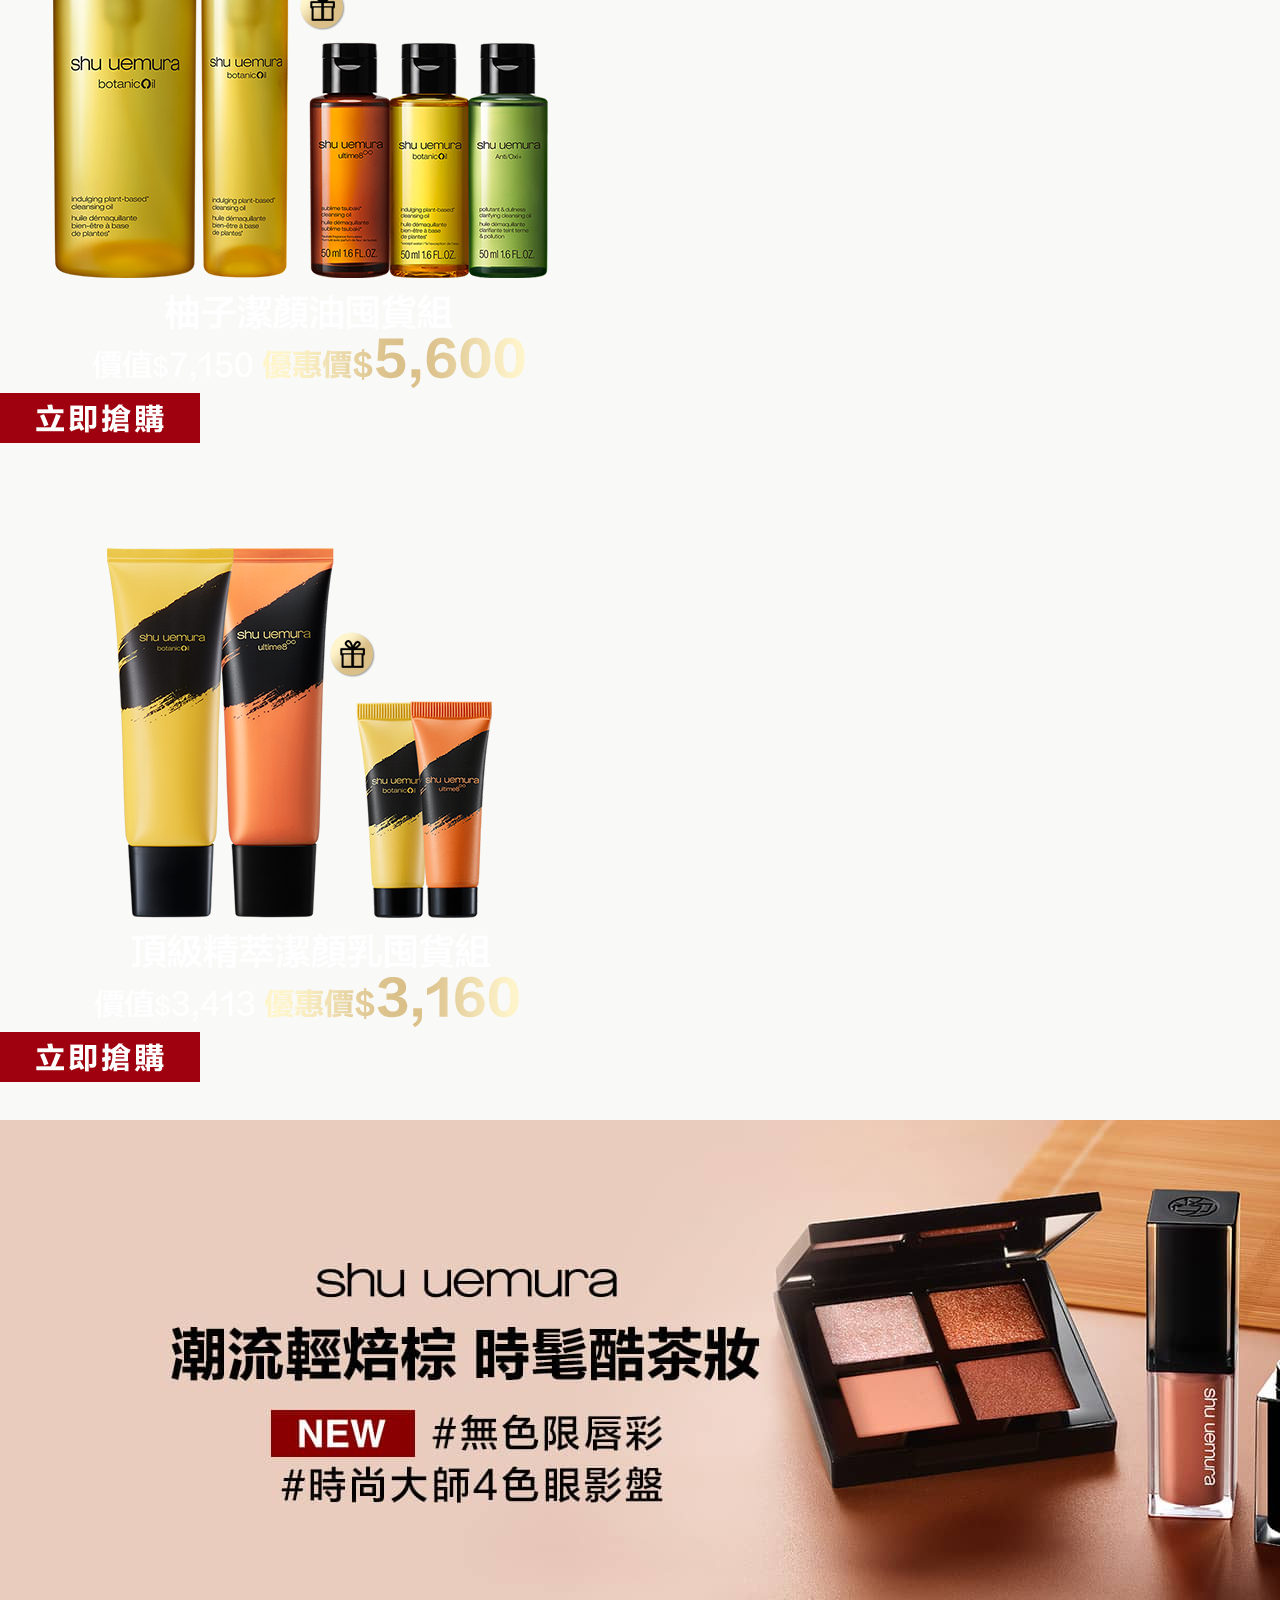
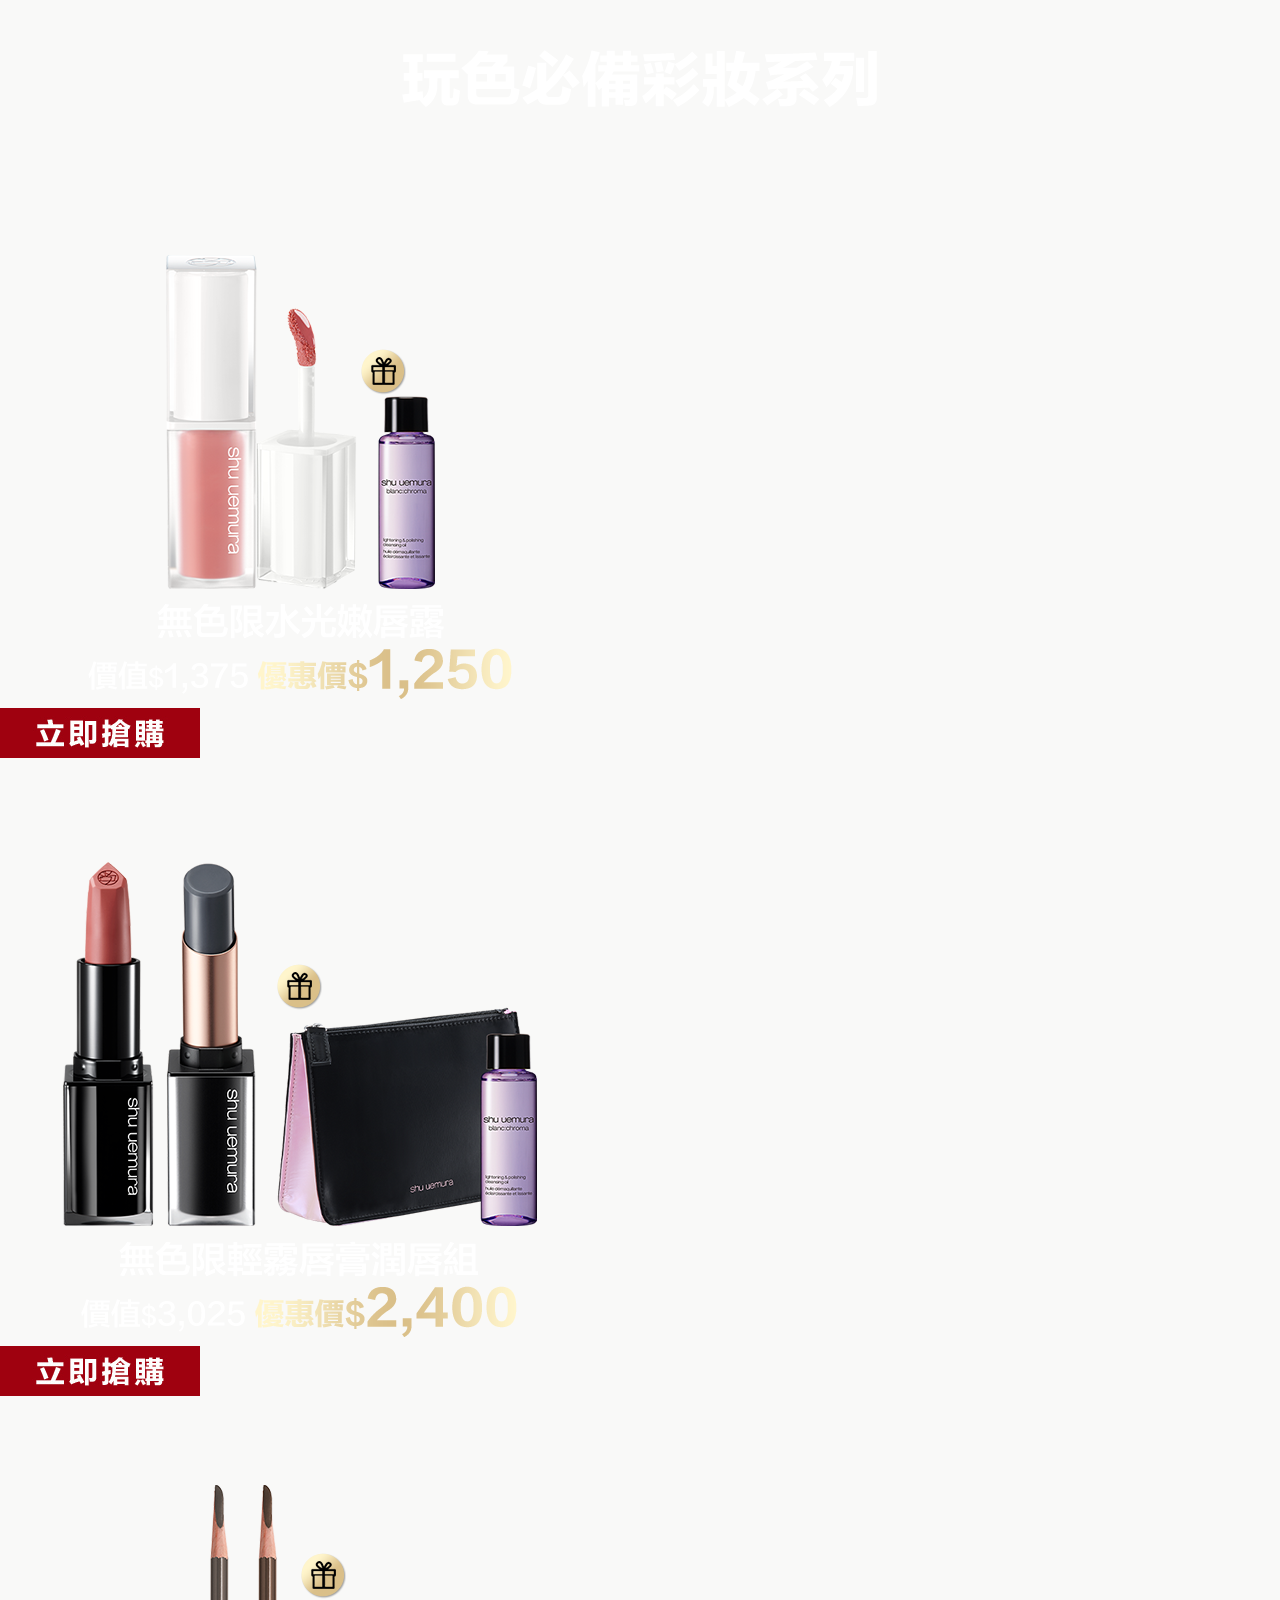
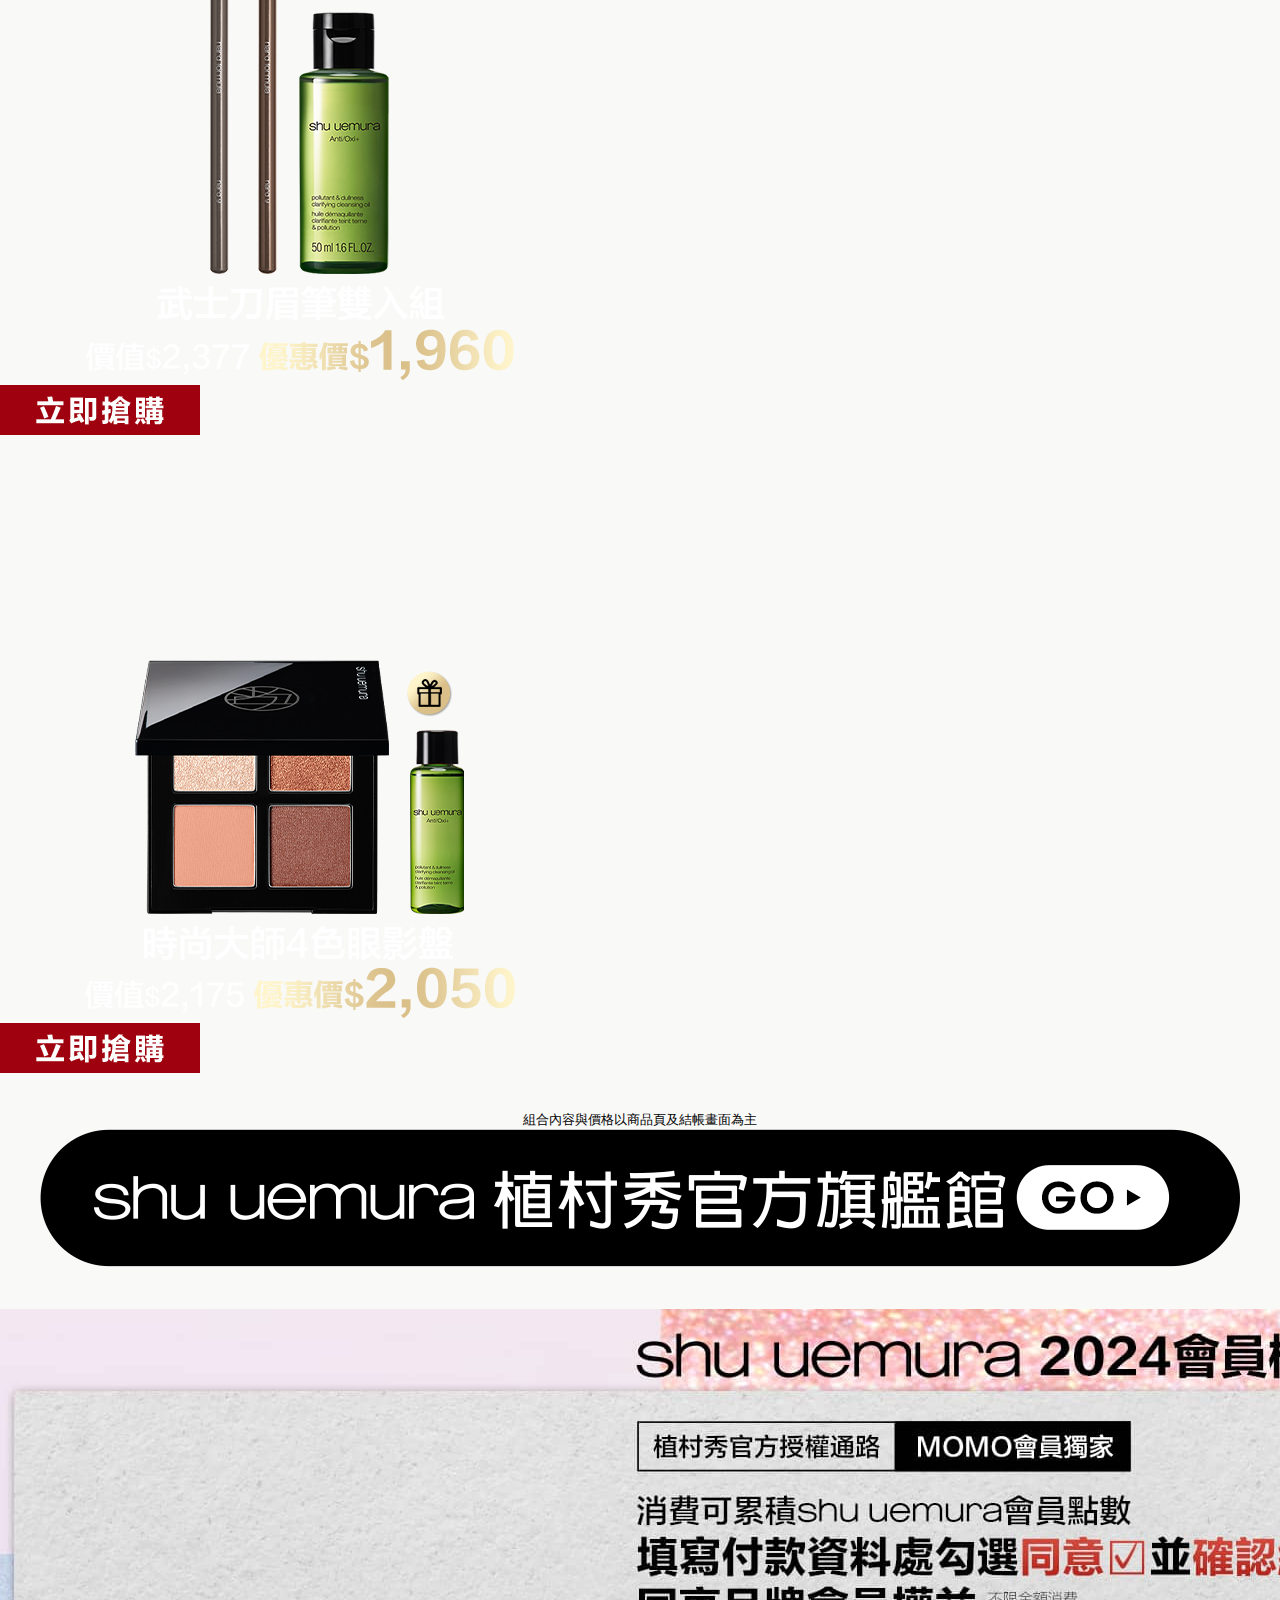
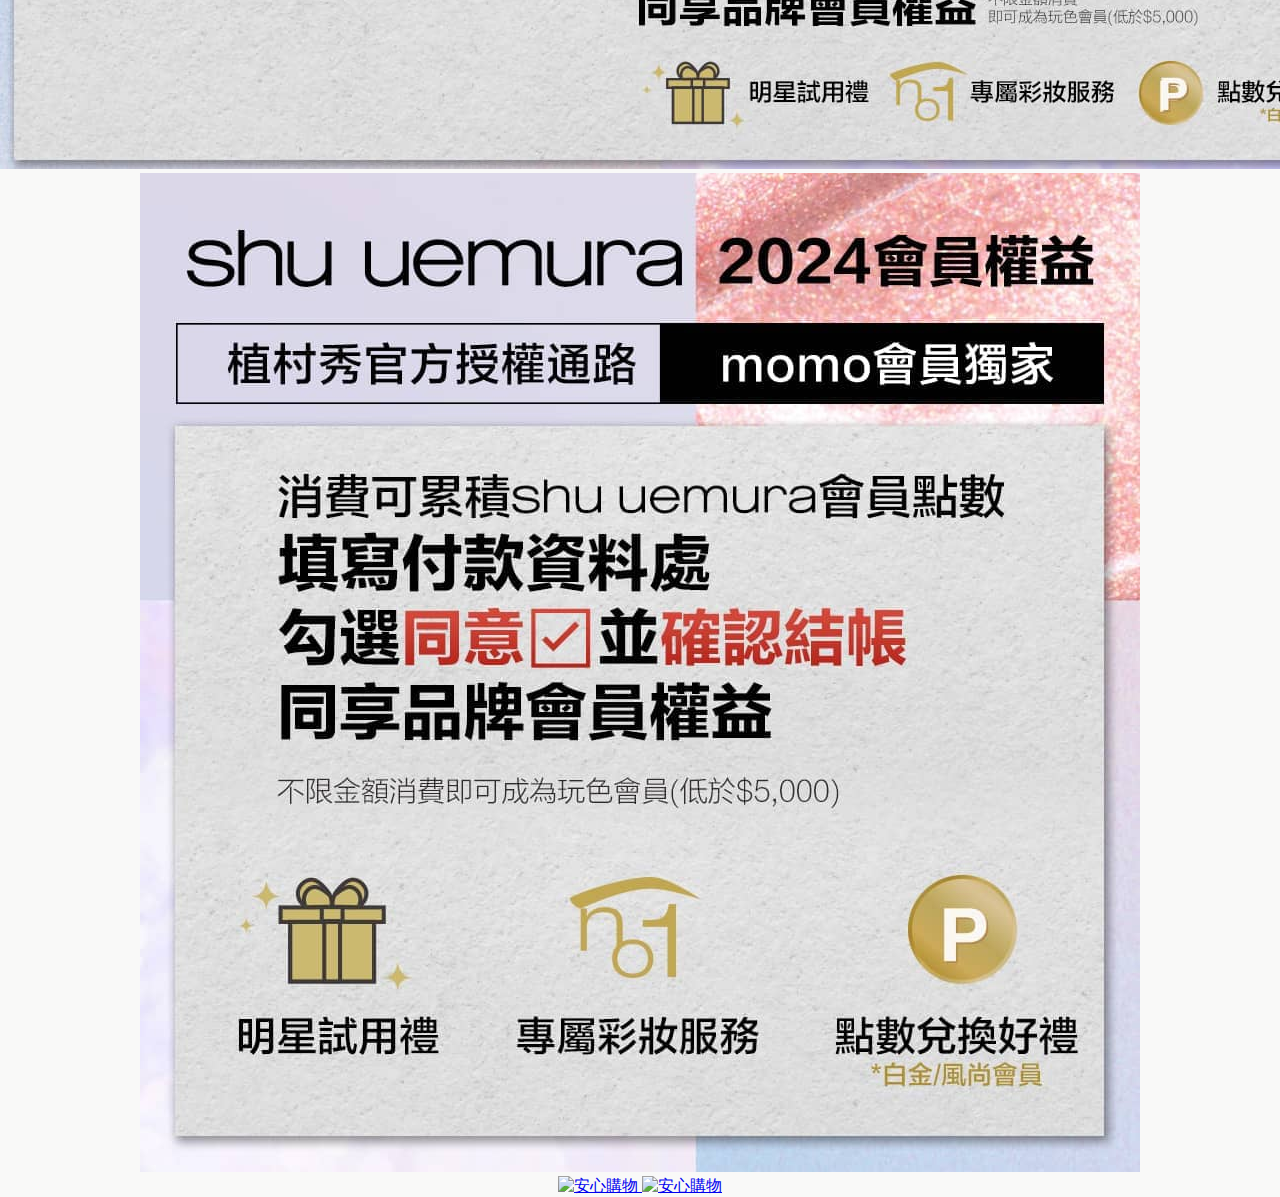
==== commit b597e951: "Add files via upload" ====
--- a/index.html
+++ b/index.html
@@ -11,22 +11,23 @@
     <meta name="format-detection" content="address=no">
     <meta charset="utf-8">
     <link rel="stylesheet" href="images/swiper.min.css">
-    <link rel="stylesheet" href="images/animate.min.css" />
+    <link rel="stylesheet" href="images/animate.min.css">
     <link rel="stylesheet" href="images/Layout.css"><!-- momo設計使用 勿更動 -->
     <link rel="stylesheet" href="images/style_SHU.css">
     <title>shu uemura植村秀,品牌旗艦-momo購物網</title>
-    <!-- SHUEDM 0708 -->
+    <!-- SHUEDM 1209 -->
 </head>
-<!-- data-TimeSwitch_test="2024/06/01"-->
-
-<body>
+<!-- data-TimeSwitch_test="2025/01/01"-->
+
+<body data-TimeSwitch_test="2025/01/01">
     <div><img src="images/topBtn.png" onclick="topFunction()" id="SHUScrolltoTopBtn"
             class="d-none d-md-block SHUPositionAN"></div>
     <div class="momoStyle_WRAPPER mb-md-0" style="overflow: hidden!important; margin-bottom:-20px;">
         <div class="momoStyle_mainArea">
             <!-------------網頁內容從這邊開始------------>
             <!-------------選單 ------------>
-            <div class="container-fluid Area2000 " style="background-color: #000000dd;">
+            <div class="container-fluid Area2000 "
+                style="background-color: #000000ff; background-size: 100% 170px; background-position: center bottom;background-repeat: no-repeat;">
                 <div class="row justify-content-center">
                     <div class="col-md-1 col-2 p-md-4 p-2">
                         <img src="images/shuuemura-stamp-W.png">
@@ -35,7 +36,7 @@
                         <img src="images/00EDMtitle.png">
                     </div>
                 </div>
-                <div class="row justify-content-center pb-md-3 Area_SHUnavbar">
+                <div class="row justify-content-center pb-md-4 Area_SHUnavbar">
                     <div class="col-md-7 col Area_SHUnavbar_box">
                         <nav class="nav SHUnavbar nav-fill">
                             <a href="https://www.momoshop.com.tw/category/DgrpCategory.jsp?d_code=2141800043&p_orderType=4&showType=chessboardType"
@@ -60,147 +61,380 @@
 
 
             </div>
-            <div class="container Area Area1220 ">
-
-                <div class="row justify-content-center  no-gutters ">
-                    <div class="col-12 py-md-3 py-0">
+            <!-- 輪播 -->
+            <div class="Area Area2000 SHUswiper" style="position: relative; overflow: hidden">
+                <div class="swiper-wrapper">
+                    <div class="swiper-slide SHUpromoteBN">
                         <a href="https://www.momoshop.com.tw/category/DgrpCategory.jsp?d_code=2141800043&p_orderType=4&showType=chessboardType"
-                            target="_blank"><img src="images/00BN.jpg"></a>
-                    </div>
-
-
-                </div>
-                <!-- VD -->
-                <div class="row justify-content-center" style="overflow: hidden;">
-                    <div class="embed-responsive embed-responsive-16by9 col-12 p-0">
-                        <iframe class="embed-responsive-item "
-                            src="https://www.youtube.com/embed/LT6HIq1bZKs?rel=0&color=white&modestbranding=1"
-                            title="YouTube video player" frameborder="0"
-                            allow="accelerometer; autoplay; clipboard-write; encrypted-media; gyroscope; picture-in-picture"
-                            allowfullscreen></iframe>
-                    </div>
-                </div>
-                <!-- VD -->
-
-                <div class="row justify-content-center no-gutters">
-                    <div class="col-12 pt-3">
+                            target="_blank" title="熱銷商品" style="display:none;"
+                            data-TimeSwitch_start="2024/12/23 00:00:00" data-TimeSwitch_end="2024/12/31 23:59:59"
+                            data-TimeSwitch_Myswitch="1">
+                            <img src="images/00navC-2331.jpg" alt="熱銷商品" class=" d-none d-md-block">
+                            <img src="images/00navC-2331m.jpg" alt="熱銷商品" class=" d-md-none d-block">
+                        </a>
                         <a href="https://www.momoshop.com.tw/category/DgrpCategory.jsp?d_code=2141800043&p_orderType=4&showType=chessboardType"
-                            target="_blank"><img src="images/01BNA.png"></a>
-                    </div>
-                    <div class="col-12 SHUswiper">
-                        <div class="swiper-wrapper">
-                            <div class="swiper-slide ">
-                                <img src="images/01lipCA.png" alt="">
-                            </div>
-                            <div class="swiper-slide ">
-                                <img src="images/01lipCB.png" alt="">
-                            </div>
-                            <div class="swiper-slide ">
-                                <img src="images/01lipCC.png" alt="">
-                            </div>
-                            <div class="swiper-slide ">
-                                <img src="images/01lipCD.png" alt="">
-                            </div>
-                        </div>
-                        <div class="swiper-pagination"></div>
-                    </div>
-                    <div class="w-100"></div>
-
-                    <div class="col-6 py-3">
-                        <a href="https://www.momoshop.com.tw/goods/GoodsDetail.jsp?i_code=13019006" target="_blank">
-                            <img src="images/01BOMA.png"></a>
-                    </div>
-                    <div class="col-6 py-3">
-                        <a href="https://www.momoshop.com.tw/goods/GoodsDetail.jsp?i_code=13039943" target="_blank">
-                            <img src="images/01BOMB.png"></a>
-                    </div>
-                </div>
-                <!-- 02 -->
-                <div class="row justify-content-center no-gutters">
-                    <div class="col-12 pt-md-3 pt-0">
+                            target="_blank" title="熱銷商品" style="display:none;"
+                            data-TimeSwitch_start="2025/01/01 00:00:00" data-TimeSwitch_end="2025/01/06 23:59:59"
+                            data-TimeSwitch_Myswitch="1">
+                            <img src="images/00navC-0106.jpg" alt="熱銷商品" class=" d-none d-md-block">
+                            <img src="images/00navC-0106m.jpg" alt="熱銷商品" class=" d-md-none d-block">
+                        </a>
                         <a href="https://www.momoshop.com.tw/category/DgrpCategory.jsp?d_code=2141800043&p_orderType=4&showType=chessboardType"
-                            target="_blank"><img src="images/02BN.jpg"></a>
-                    </div>
-                    <div class="w-100"></div>
-
-                    <div class="col-6 py-3">
-                        <a href="https://www.momoshop.com.tw/goods/GoodsDetail.jsp?i_code=13039864" target="_blank">
-                            <img src="images/02BOMA.png"></a>
-                    </div>
-                    <div class="col-6 py-3">
-                        <a href="https://www.momoshop.com.tw/goods/GoodsDetail.jsp?i_code=13043727" target="_blank">
-                            <img src="images/02BOMB.png"></a>
-                    </div>
-                    <div class="w-100"></div>
-
-                    <div class="col-6 py-3">
-                        <a href="https://www.momoshop.com.tw/goods/GoodsDetail.jsp?i_code=13043730" target="_blank">
-                            <img src="images/02BOMC.png"></a>
-                    </div>
-                    <div class="col-6 py-3">
-                        <a href="https://www.momoshop.com.tw/goods/GoodsDetail.jsp?i_code=13043723" target="_blank">
-                            <img src="images/02BOMD.png"></a>
-                    </div>
-                </div>
-                <!-- 02 -->
-                <!-- 03 -->
-                <div class="row justify-content-center  no-gutters ">
-                    <div class="col-12 pt-md-3 pt-0">
-                        <a href="https://www.momoshop.com.tw/category/DgrpCategory.jsp?d_code=2141800043&p_orderType=4&showType=chessboardType"
-                            target="_blank"><img src="images/03BN.jpg"></a>
-                    </div>
-                    <div class="w-100"></div>
-
-                    <div class="col-6">
-                        <a href="https://www.momoshop.com.tw/goods/GoodsDetail.jsp?i_code=6820622" target="_blank">
-                            <img src="images/03BOMA.png"></a>
-                    </div>
-                    <div class="col-6">
-                        <a href="https://www.momoshop.com.tw/goods/GoodsDetail.jsp?i_code=7527118" target="_blank">
-                            <img src="images/03BOMB.png"></a>
-                    </div>
-                    <div class="w-100"></div>
-
-                    <div class="col-6">
-                        <a href="https://www.momoshop.com.tw/goods/GoodsDetail.jsp?i_code=9107336" target="_blank">
-                            <img src="images/03BOMC.png"></a>
-                    </div>
-                    <div class="col-6">
-                        <a href="https://www.momoshop.com.tw/goods/GoodsDetail.jsp?i_code=11413722" target="_blank">
-                            <img src="images/03BOMD.png"></a>
-                    </div>
-                </div>
-                <!-- 03 -->
-                <!--- plv -->
+                            target="_blank" title="熱銷商品" style="display:none;"
+                            data-TimeSwitch_start="2025/01/07 00:00:00" data-TimeSwitch_end="2025/01/10 23:59:59"
+                            data-TimeSwitch_Myswitch="1">
+                            <img src="images/00navC-0710.jpg" alt="熱銷商品" class=" d-none d-md-block">
+                            <img src="images/00navC-0710m.jpg" alt="熱銷商品" class=" d-md-none d-block">
+                        </a>
+                    </div>
+                    <div class="swiper-slide">
+                        <a href="https://www.momoshop.com.tw/category/DgrpCategory.jsp?d_code=2141800043&p_orderType=4&sourcePageType=4"
+                            title="糖心甜菓系列">
+                            <img src="images/00navC-HNM.jpg" alt="糖心甜菓系列" class=" d-none d-md-block">
+                            <img src="images/00navC-HNMm.jpg" alt="糖心甜菓系列" class=" d-md-none d-block">
+                        </a>
+                    </div>
+                    <div class="swiper-slide">
+                        <a href="https://www.momoshop.com.tw/goods/GoodsDetail.jsp?i_code=11616015" target="_blank"
+                            title="山茶花精萃潔顏家族">
+                            <img src="images/00navC-U8.jpg" alt="山茶花精萃潔顏家族" class=" d-none d-md-block">
+                            <img src="images/00navC-U8m.jpg" alt="山茶花精萃潔顏家族" class=" d-md-none d-block">
+                        </a>
+                    </div>
+                    <div class="swiper-slide">
+                        <a href="https://www.momoshop.com.tw/goods/GoodsDetail.jsp?i_code=13537702" target="_blank"
+                            target="_blank" title="無極限幻光蜜粉餅">
+                            <img src="images/00navC-Lumi.jpg" alt="無極限幻光蜜粉餅" class=" d-none d-md-block">
+                            <img src="images/00navC-Lumim.jpg" alt="無極限幻光蜜粉餅" class=" d-md-none d-block">
+                        </a>
+                    </div>
+                    <div class="swiper-slide">
+                        <a href="https://www.momoshop.com.tw/goods/GoodsDetail.jsp?i_code=13537691" target="_blank"
+                            target="_blank" title="無極限精萃遮瑕液">
+                            <img src="images/00navC-FC.jpg" alt="無極限精萃遮瑕液" class=" d-none d-md-block">
+                            <img src="images/00navC-FCm.jpg" alt="無極限精萃遮瑕液" class=" d-md-none d-block">
+                        </a>
+                    </div>
+                    <div class="swiper-slide">
+                        <a href="https://www.momoshop.com.tw/category/DgrpCategory.jsp?d_code=2141800043&p_orderType=4&sourcePageType=4"
+                            target="_blank" title="植村秀新年限量版">
+                            <img src="images/00navC-25CNY.jpg" alt="植村秀新年限量版" class=" d-none d-md-block">
+                            <img src="images/00navC-25CNYm.jpg" alt="植村秀新年限量版" class=" d-md-none d-block">
+                        </a>
+                    </div>
+                </div>
+
+
+                <div class="swiper-pagination"></div>
+
+            </div>
+            <!-- 輪播end -->
+            <!--- plv -->
+            <div class="container Area Area1220  ">
                 <div class="row justify-content-center">
-                    <div class="col-md-6 col-10 SHUcategorytitle">
-                        <img src="images/00bonustitle.png" alt="無極限的滿額好禮">
-                    </div>
-                    <div class="w-100"></div>
-                    <div class="col p-md-2 p-0 mx-1 SHUPositionAN ">
-                        <img src="images/00bonusA.png" alt="無極限的滿額好禮">
-                    </div>
-                    <div class="col p-md-2 p-0 mr-1 SHUPositionAN ">
+                    <div class="col-md-6 col-12 col-sm-10 SHUcategorytitle py-3">
+                        <img src="images/00bonustitle.png" alt="無極限的滿額好禮" style="display:none;"
+                            data-TimeSwitch_start="2024/12/09 00:00:00" data-TimeSwitch_end="2024/12/12 23:59:59"
+                            data-TimeSwitch_Myswitch="0">
+                        <img src="images/00bonustitle_0912.png" alt="無極限的滿額好禮" style="display:none;"
+                            data-TimeSwitch_start="2024/12/09 00:00:00" data-TimeSwitch_end="2024/12/12 23:59:59"
+                            data-TimeSwitch_Myswitch="1">
+
+                    </div>
+                    <div class="w-100"></div>
+                    <div class=" col p-md-2 p-0 mx-1 SHUPositionAN ">
+                        <img src="images/00bonusA.png" alt="無極限的滿額好禮" style="display:none;"
+                            data-TimeSwitch_start="2024/12/09 00:00:00" data-TimeSwitch_end="2024/12/12 23:59:59"
+                            data-TimeSwitch_Myswitch="0">
+                        <img src="images/00bonusA_0912.png" alt="無極限的滿額好禮" style="display:none;"
+                            data-TimeSwitch_start="2024/12/09 00:00:00" data-TimeSwitch_end="2024/12/12 23:59:59"
+                            data-TimeSwitch_Myswitch="1">
+                    </div>
+                    <div class=" col p-md-2 p-0 mr-1 SHUPositionAN ">
                         <img src="images/00bonusB.png" alt="無極限的滿額好禮">
                     </div>
-                    <div class="col p-md-2 p-0 mr-1 SHUPositionAN ">
+                    <div class=" col p-md-2 p-0 mr-1 SHUPositionAN ">
                         <img src="images/00bonusC.png" alt="無極限的滿額好禮">
                     </div>
                     <div class="col p-md-2 p-0 mr-1 SHUPositionAN ">
                         <img src="images/00bonusD.png" alt="無極限的滿額好禮">
                     </div>
                     <div class="w-100"></div>
-                    <div class="col safeText my-md-4 my-2">
-                        7.1 - 7.31限定；$5000以下滿額各檻不累贈，若送完會改以他款替代出貨，實際贈品請以購物車顯示為主；數量有限，送完為止。
-                    </div>
-                </div>
-                <!--- plv -->
-                <div class="row justify-content-center  no-gutters ">
-                    <div class="col-md-8 col-10 py-3 pb-md-5 pt-0 GObtn">
-                        <a href="https://www.momoshop.com.tw/category/DgrpCategory.jsp?d_code=2141800043&p_orderType=4&showType=chessboardType"
-                            target="_blank"><img src="images/99GOR.png"></a>
-                    </div>
-                </div>
+                    <div class="col safeText black my-md-4 my-2" style="display:none;"
+                        data-TimeSwitch_start="2024/12/09 00:00:00" data-TimeSwitch_end="2024/12/12 23:59:59"
+                        data-TimeSwitch_Myswitch="0">
+                        1.1 - 1.31限定；$5000以下滿額各檻不累贈，若送完會改以他款替代出貨，實際贈品請以購物車顯示為主；數量有限，送完為止。
+                    </div>
+                    <div class="col safeText black my-md-4 my-2" style="display:none;"
+                        data-TimeSwitch_start="2024/12/09 00:00:00" data-TimeSwitch_end="2024/12/12 23:59:59"
+                        data-TimeSwitch_Myswitch="1">
+                        1.1 - 1.31限定；$5000以下滿額各檻不累贈，若送完會改以他款替代出貨，實際贈品請以購物車顯示為主；數量有限，送完為止。
+                    </div>
+                    <!-- <div class="w-100"></div>
+                    <div class="col-12 p-0">
+                        <a href="https://www.momoshop.com.tw/edm/cmmedm.jsp?npn=1vEKrCihSOJn&n=1" target="_blank"
+                            title="會員權益">
+                            <img src="images/00MBBN.jpg" alt="會員權益"></a>
+                    </div> -->
+                </div>
+            </div>
+            <!--- plv -->
+
+            <div class="container Area Area1220 px-0 ">
+                <!--- SP -->
+                <div class="row justify-content-center align-items-center pb-md-5 pb-4 px-md-5 px-1"
+                    style="display:none;" data-TimeSwitch_start="2025/01/01 00:00:00"
+                    data-TimeSwitch_end="2025/01/07 23:59:59" data-TimeSwitch_Myswitch="1">
+                    <div class="col-md-6 col-12 col-sm-10 SHUcategorytitle py-3">
+                        <img src="images/00SP_title.png" alt="">
+                    </div>
+                    <div class="w-100"></div>
+
+                    <div class="col-6 p-md-2 p-0">
+                        <a href="https://www.momoshop.com.tw/goods/GoodsDetail.jsp?i_code=13366278" target="_blank"
+                            title="期間限定組合">
+                            <div class="row">
+                                <img src="images/00SPA.png" alt="期間限定組合">
+                            </div>
+                            <div class="row justify-content-center mt-3">
+                                <img src="images/rob.jpg" alt="" class="col-md-4  col-7 SHUscaleAN">
+                            </div>
+                        </a>
+                    </div>
+                    <div class="col-6 p-md-2 p-0">
+                        <a href="https://www.momoshop.com.tw/goods/GoodsDetail.jsp?i_code=9113065" target="_blank"
+                            title="期間限定組合">
+                            <div class="row">
+                                <img src="images/00SPB.png" alt="期間限定組合">
+                            </div>
+                            <div class="row justify-content-center mt-3">
+                                <img src="images/rob.jpg" alt="" class=" col-md-4  col-7 SHUscaleAN">
+                            </div>
+                        </a>
+                    </div>
+                    <div class="col-6 p-md-2 p-0">
+                        <a href="https://www.momoshop.com.tw/goods/GoodsDetail.jsp?i_code=7527118" target="_blank"
+                            title="期間限定組合">
+                            <div class="row">
+                                <img src="images/00SPC.png" alt="期間限定組合">
+                            </div>
+                            <div class="row justify-content-center mt-3">
+                                <img src="images/rob.jpg" alt="" class=" col-md-4  col-7 SHUscaleAN">
+                            </div>
+                        </a>
+                    </div>
+                    <div class="col-6 p-md-2 p-0">
+                        <a href="https://www.momoshop.com.tw/goods/GoodsDetail.jsp?i_code=11616015" target="_blank"
+                            title="期間限定組合">
+                            <div class="row">
+                                <img src="images/00SPD.png" alt="期間限定組合">
+                            </div>
+                            <div class="row justify-content-center mt-3">
+                                <img src="images/rob.jpg" alt="" class=" col-md-4  col-7 SHUscaleAN">
+                            </div>
+                        </a>
+                    </div>
+
+                </div>
+                <!--- SP -->
+                <!--- foundation -->
+                <div class="row justify-content-center">
+                    <div class="col p-0">
+                        <a href="https://www.momoshop.com.tw/category/DgrpCategory.jsp?d_code=2141800094&p_orderType=4&showType=chessboardType"
+                            target="_blank" title="無極限水潤光粉底霜新上市">
+                            <img src="images/01foundation_BN.jpg" alt="無極限水潤光粉底霜新上市"></a>
+                    </div>
+                </div>
+                <div class="row justify-content-center align-items-center pb-md-5 pb-4 px-md-5 px-1">
+                    <div class="col-md-6 col-12 col-sm-10 SHUcategorytitle py-3"><img
+                            src="images/01foundation_title.png" alt="">
+                    </div>
+                    <div class="w-100"></div>
+                    <div class="col-6 p-md-2 p-0">
+                        <a href="https://www.momoshop.com.tw/goods/GoodsDetail.jsp?i_code=11794605" target="_blank"
+                            title="底妝超值組合">
+                            <div class="row">
+                                <img src="images/01foundationA.png" alt="底妝超值組合">
+                            </div>
+                            <div class="row justify-content-center mt-3">
+                                <img src="images/rob.jpg" alt="" class="col-md-4  col-7 SHUscaleAN">
+                            </div>
+                        </a>
+                    </div>
+                    <div class="col-6 p-md-2 p-0">
+                        <a href="https://www.momoshop.com.tw/goods/GoodsDetail.jsp?i_code=11884088" target="_blank"
+                            title="底妝超值組合">
+                            <div class="row">
+                                <img src="images/01foundationB.png" alt="底妝超值組合">
+                            </div>
+                            <div class="row justify-content-center mt-3">
+                                <img src="images/rob.jpg" alt="" class=" col-md-4  col-7 SHUscaleAN">
+                            </div>
+                        </a>
+                    </div>
+                    <div class="col-6 p-md-2 p-0">
+                        <a href="https://www.momoshop.com.tw/goods/GoodsDetail.jsp?i_code=11599344" target="_blank"
+                            title="底妝超值組合">
+                            <div class="row">
+                                <img src="images/01foundationC.png" alt="底妝超值組合">
+                            </div>
+                            <div class="row justify-content-center mt-3">
+                                <img src="images/rob.jpg" alt="" class=" col-md-4  col-7 SHUscaleAN">
+                            </div>
+                        </a>
+                    </div>
+                    <div class="col-6 p-md-2 p-0">
+                        <a href="https://www.momoshop.com.tw/goods/GoodsDetail.jsp?i_code=12537914" target="_blank"
+                            title="底妝超值組合">
+                            <div class="row">
+                                <img src="images/01foundationD.png" alt="底妝超值組合">
+                            </div>
+                            <div class="row justify-content-center mt-3">
+                                <img src="images/rob.jpg" alt="" class=" col-md-4  col-7 SHUscaleAN">
+                            </div>
+                        </a>
+                    </div>
+
+                </div>
+                <!--- foundation -->
+                <!--- oil -->
+                <div class="row justify-content-center">
+                    <div class="col p-0">
+                        <a href="https://www.momoshop.com.tw/category/DgrpCategory.jsp?d_code=2141800093&p_orderType=4"
+                            target="_blank" title="一卸有感柔嫩超保濕">
+                            <img src="images/02oil_BN.jpg" alt="一卸有感柔嫩超保濕"></a>
+                    </div>
+                </div>
+
+                <div class="row justify-content-center pb-md-5 pb-4 px-md-5 px-1">
+                    <div class="col-md-6 col-12 col-sm-10 SHUcategorytitle py-3"><img src="images/02oil_title.png"
+                            alt="">
+                    </div>
+                    <div class="w-100"></div>
+                    <div class="col-6 p-md-2 p-0">
+                        <a href="https://www.momoshop.com.tw/goods/GoodsDetail.jsp?i_code=9087460" target="_blank"
+                            title="潔顏油超值組合">
+                            <div class="row">
+                                <img src="images/02oilA.png" alt="潔顏油超值組合">
+                            </div>
+                            <div class="row justify-content-center mt-3">
+                                <img src="images/rob.jpg" alt="" class=" col-md-4  col-7 SHUscaleAN">
+                            </div>
+                        </a>
+                    </div>
+                    <div class="col-6 p-md-2 p-0">
+                        <a href="https://www.momoshop.com.tw/goods/GoodsDetail.jsp?i_code=12537922" target="_blank"
+                            title="潔顏油超值組合">
+                            <div class="row">
+                                <img src="images/02oilB.png" alt="潔顏油超值組合">
+                            </div>
+                            <div class="row justify-content-center mt-3">
+                                <img src="images/rob.jpg" alt="" class=" col-md-4  col-7 SHUscaleAN">
+                            </div>
+                        </a>
+                    </div>
+                    <div class="col-6 p-md-2 p-0">
+                        <a href="https://www.momoshop.com.tw/goods/GoodsDetail.jsp?i_code=11616015" target="_blank"
+                            title="潔顏油超值組合">
+                            <div class="row">
+                                <img src="images/02oilC.png" alt="潔顏油超值組合">
+                            </div>
+                            <div class="row justify-content-center mt-3">
+                                <img src="images/rob.jpg" alt="" class=" col-md-4  col-7 SHUscaleAN">
+                            </div>
+                        </a>
+                    </div>
+                    <div class="col-6 p-md-2 p-0">
+                        <a href="https://www.momoshop.com.tw/goods/GoodsDetail.jsp?i_code=11657480" target="_blank"
+                            title="潔顏油超值組合">
+                            <div class="row">
+                                <img src="images/02oilD.png" alt="潔顏油超值組合">
+                            </div>
+                            <div class="row justify-content-center mt-3">
+                                <img src="images/rob.jpg" alt="" class=" col-md-4  col-7 SHUscaleAN">
+                            </div>
+                        </a>
+                    </div>
+                </div>
+                <!--- oil -->
+
+                <!--- C -->
+                <style>
+
+                </style>
+
+                <!-- C -->
+
+                <!--- rouge unlimited -->
+                <div class="row justify-content-center">
+                    <div class="col p-0">
+                        <a href="https://www.momoshop.com.tw/category/MgrpCategory.jsp?m_code=2141800005&sourcePageType=4"
+                            target="_blank" title="無色限霧感潤唇膏">
+                            <img src="images/03lip_BN.jpg" alt="無色限霧感潤唇膏"></a>
+                    </div>
+                </div>
+                <div class="row justify-content-center pb-md-5 pb-4 px-md-5 px-1">
+                    <div class="col-md-6 col-12 col-sm-10 SHUcategorytitle py-3"><img src="images/03lip_title.png"
+                            alt="">
+                    </div>
+                    <div class="w-100"></div>
+                    <div class="col-6 p-md-2 p-0">
+                        <a href="https://www.momoshop.com.tw/goods/GoodsDetail.jsp?i_code=13039943" target="_blank"
+                            title="彩妝超值組合">
+                            <div class="row">
+                                <img src="images/03lipA.png" alt="彩妝超值組合">
+                            </div>
+                            <div class="row justify-content-center mt-3">
+                                <img src="images/rob.jpg" alt="" class=" col-md-4  col-7 SHUscaleAN">
+                            </div>
+                        </a>
+                    </div>
+                    <div class="col-6 p-md-2 p-0">
+                        <a href="https://www.momoshop.com.tw/goods/GoodsDetail.jsp?i_code=12546378" target="_blank"
+                            title="彩妝超值組合">
+                            <div class="row">
+                                <img src="images/03lipB.png" alt="彩妝超值組合">
+                            </div>
+                            <div class="row justify-content-center mt-3">
+                                <img src="images/rob.jpg" alt="" class=" col-md-4  col-7 SHUscaleAN">
+                            </div>
+                        </a>
+                    </div>
+                    <div class="col-6 p-md-2 p-0">
+                        <a href="https://www.momoshop.com.tw/goods/GoodsDetail.jsp?i_code=11795258" target="_blank"
+                            title="彩妝超值組合">
+                            <div class="row">
+                                <img src="images/03lipC.png" alt="彩妝超值組合">
+                            </div>
+                            <div class="row justify-content-center mt-3">
+                                <img src="images/rob.jpg" alt="" class=" col-md-4  col-7 SHUscaleAN">
+                            </div>
+                        </a>
+                    </div>
+                    <div class="col-6 p-md-2 p-0">
+                        <a href="https://www.momoshop.com.tw/goods/GoodsDetail.jsp?i_code=11413720" target="_blank"
+                            title="彩妝超值組合">
+                            <div class="row">
+                                <img src="images/03lipD.png" alt="彩妝超值組合">
+                            </div>
+                            <div class="row justify-content-center mt-3">
+                                <img src="images/rob.jpg" alt="" class=" col-md-4  col-7 SHUscaleAN">
+                            </div>
+                        </a>
+                    </div>
+                    <div class="w-100"></div>
+                    <div class="col safeText black my-md-4 my-2">組合內容與價格以商品頁及結帳畫面為主</div>
+                    <div class="w-100"></div>
+
+                    <div class="col-11 col-md-8 SHUscaleAN my-1 p-0">
+                        <a href="https://www.momoshop.com.tw/category/DgrpCategory.jsp?d_code=2141800043&p_orderType=4"
+                            target="_blank">
+                            <img src="images/99GO.png" alt=""></a>
+                    </div>
+
+                </div>
+                <!--- rouge unlimited -->
+
             </div>
             <!-------------月更內容 container------------>
             <div class="container-fluid Area Area2000">
@@ -220,12 +454,12 @@
                             <img src="images/99Guaranteed.jpg" class="d-none d-md-block" alt="安心購物">
                             <img src="images/99Guaranteedm.jpg" class="d-md-none d-block" alt="安心購物"></a>
                     </div>
-                    <div class="col-12 p-0">
+                    <!-- <div class="col-12 p-0">
                         <a href="https://www.momoshop.com.tw/edm/cmmedm.jsp?npn=1vEHwZp3rAgi&n=1&mdiv=1106700000-bt_2_103_01-bt_2_103_01_e3&ctype=B"
                             target="_blank" title="線上選色">
                             <img src="images/99finder.jpg" class="d-none d-md-block" alt="線上選色">
                             <img src="images/99finderm.jpg" class="d-md-none d-block" alt="線上選色"></a>
-                    </div>
+                    </div> -->
 
                 </div>
 
@@ -369,7 +603,6 @@
             loop: true,
         });
     </script>
-
 </body>
 
 </html>